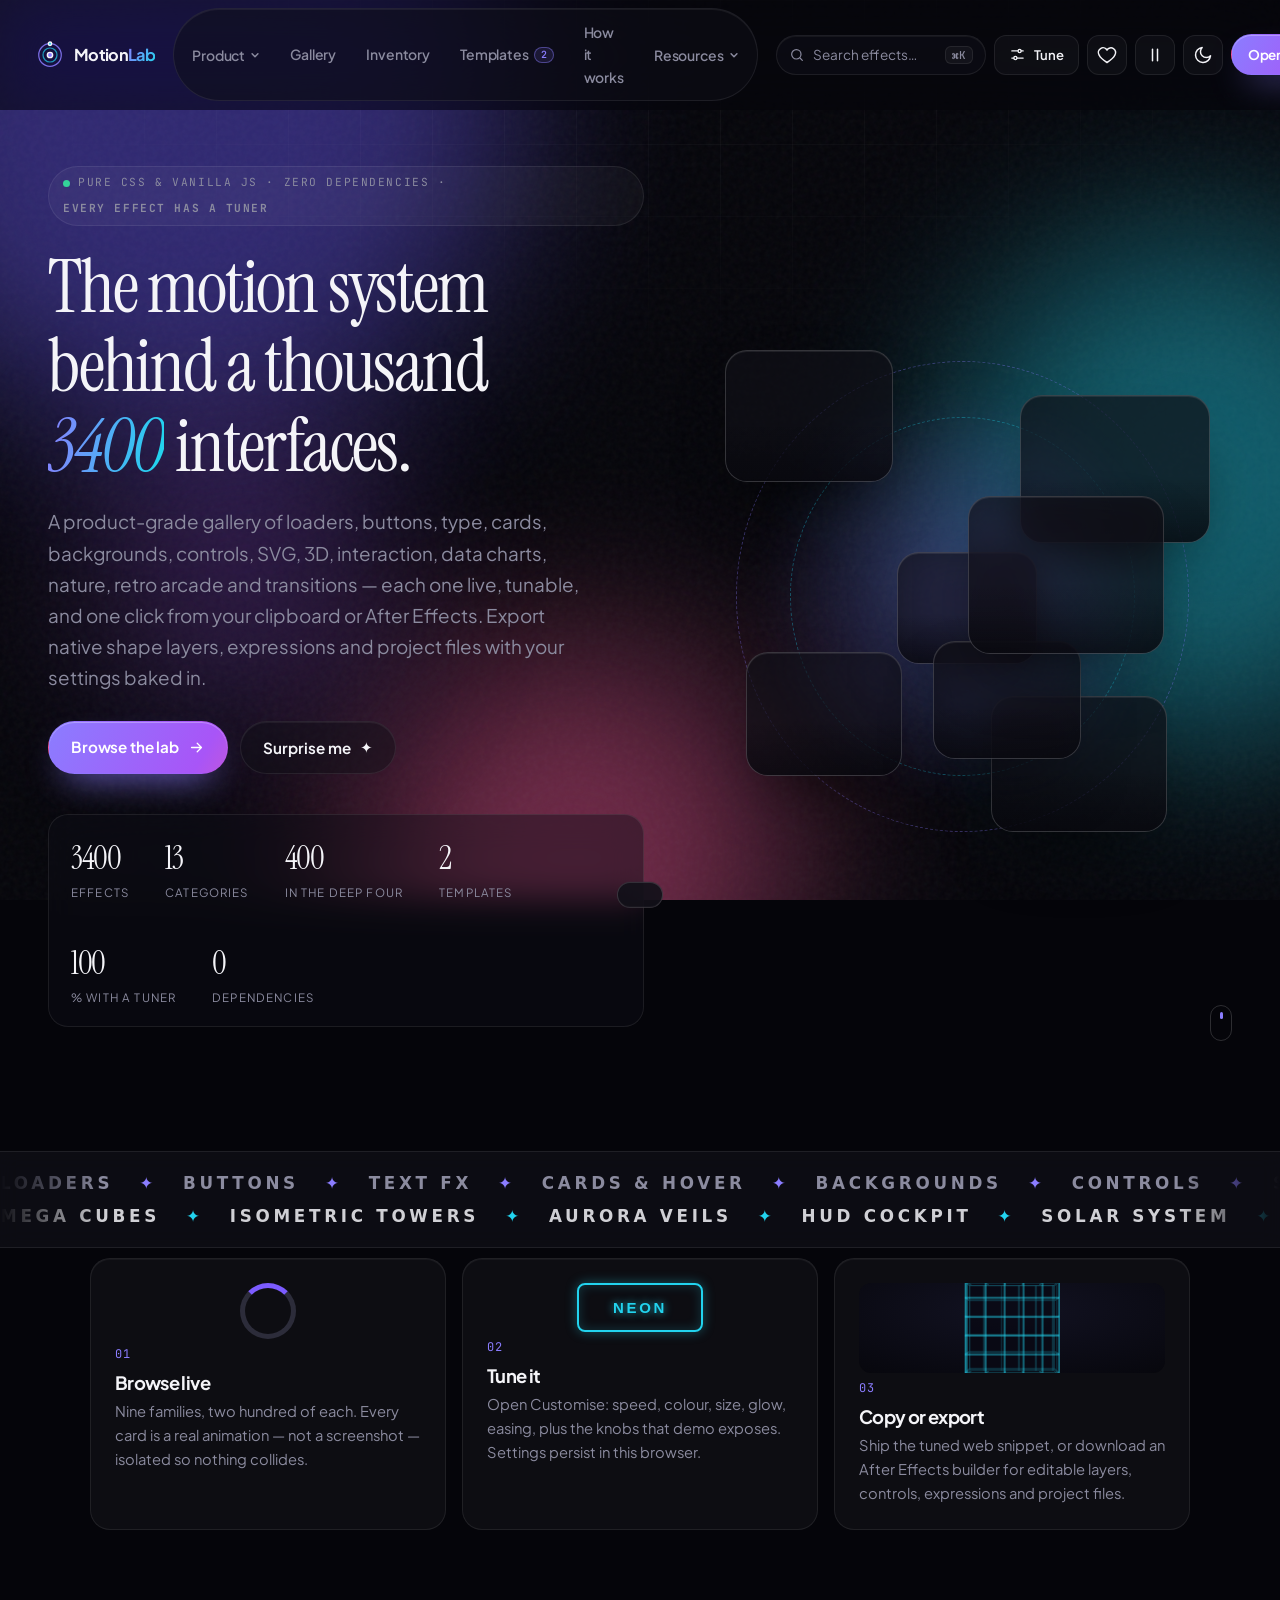
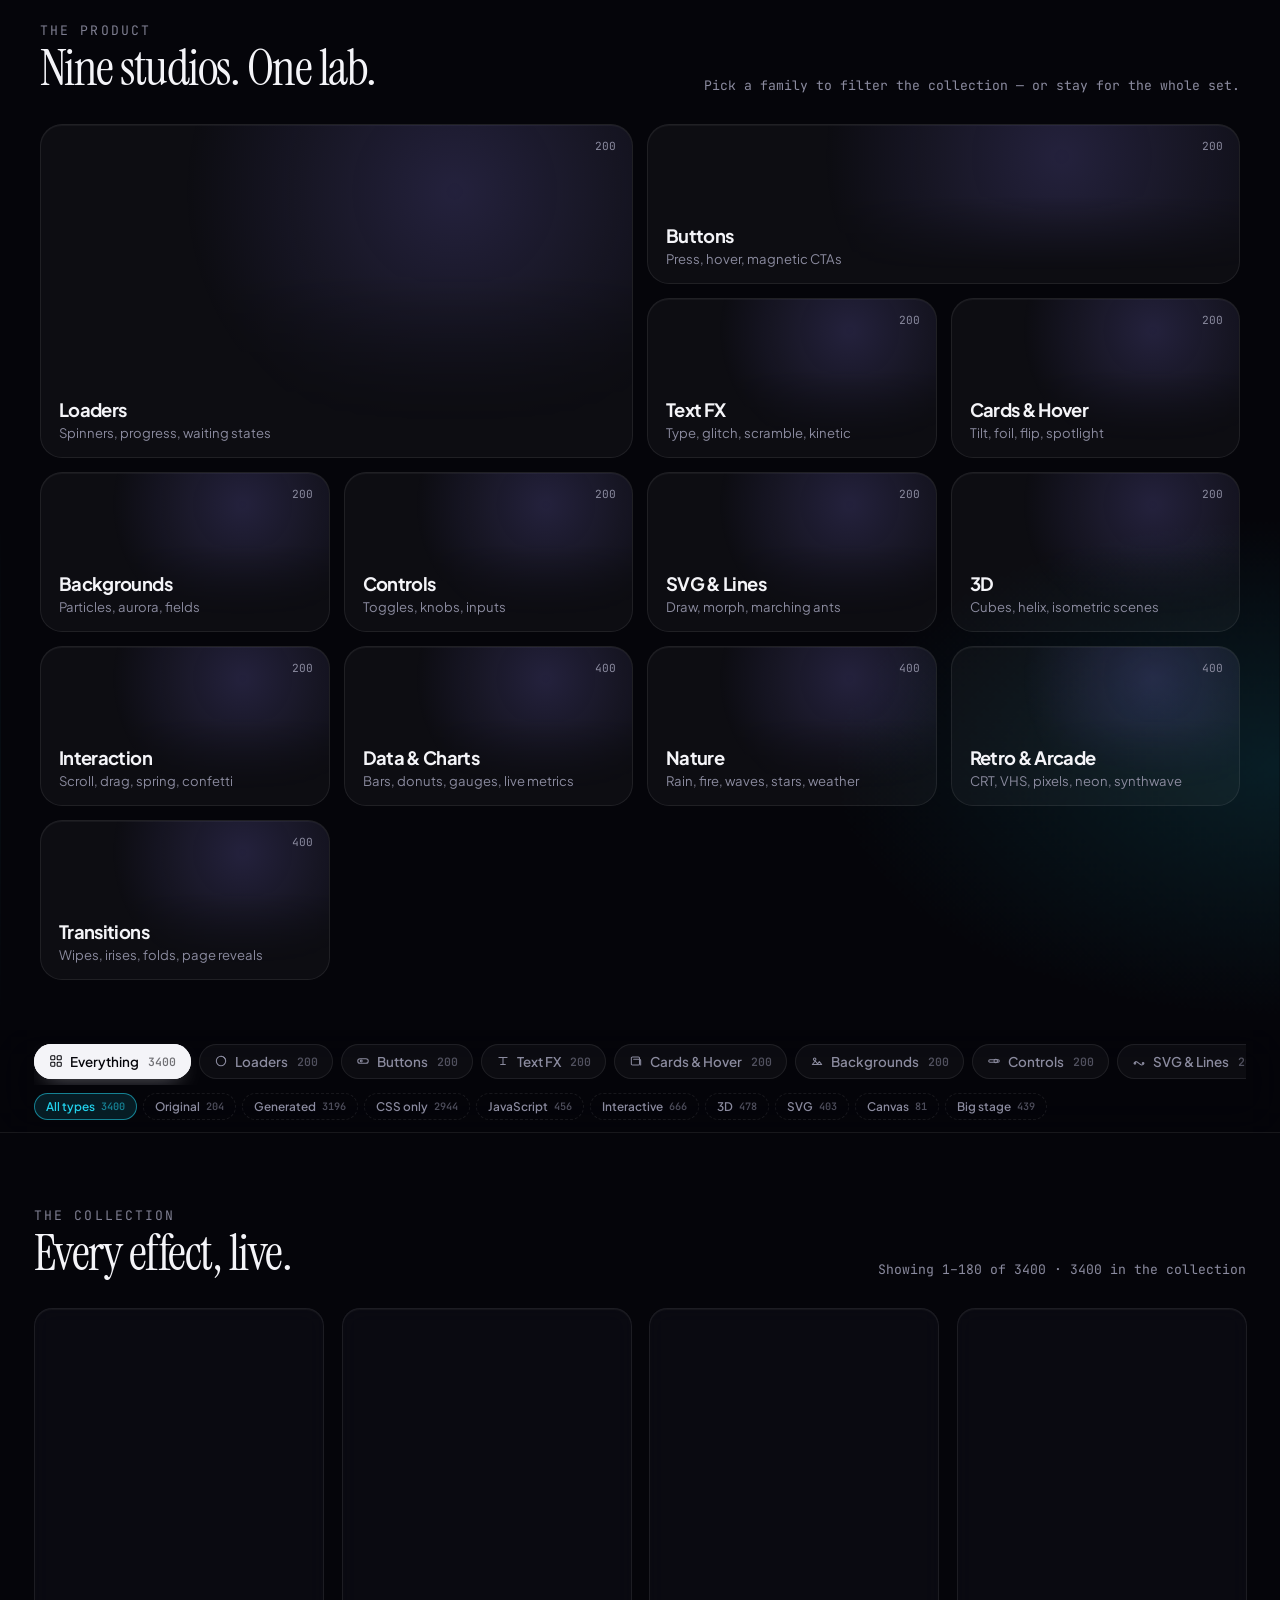
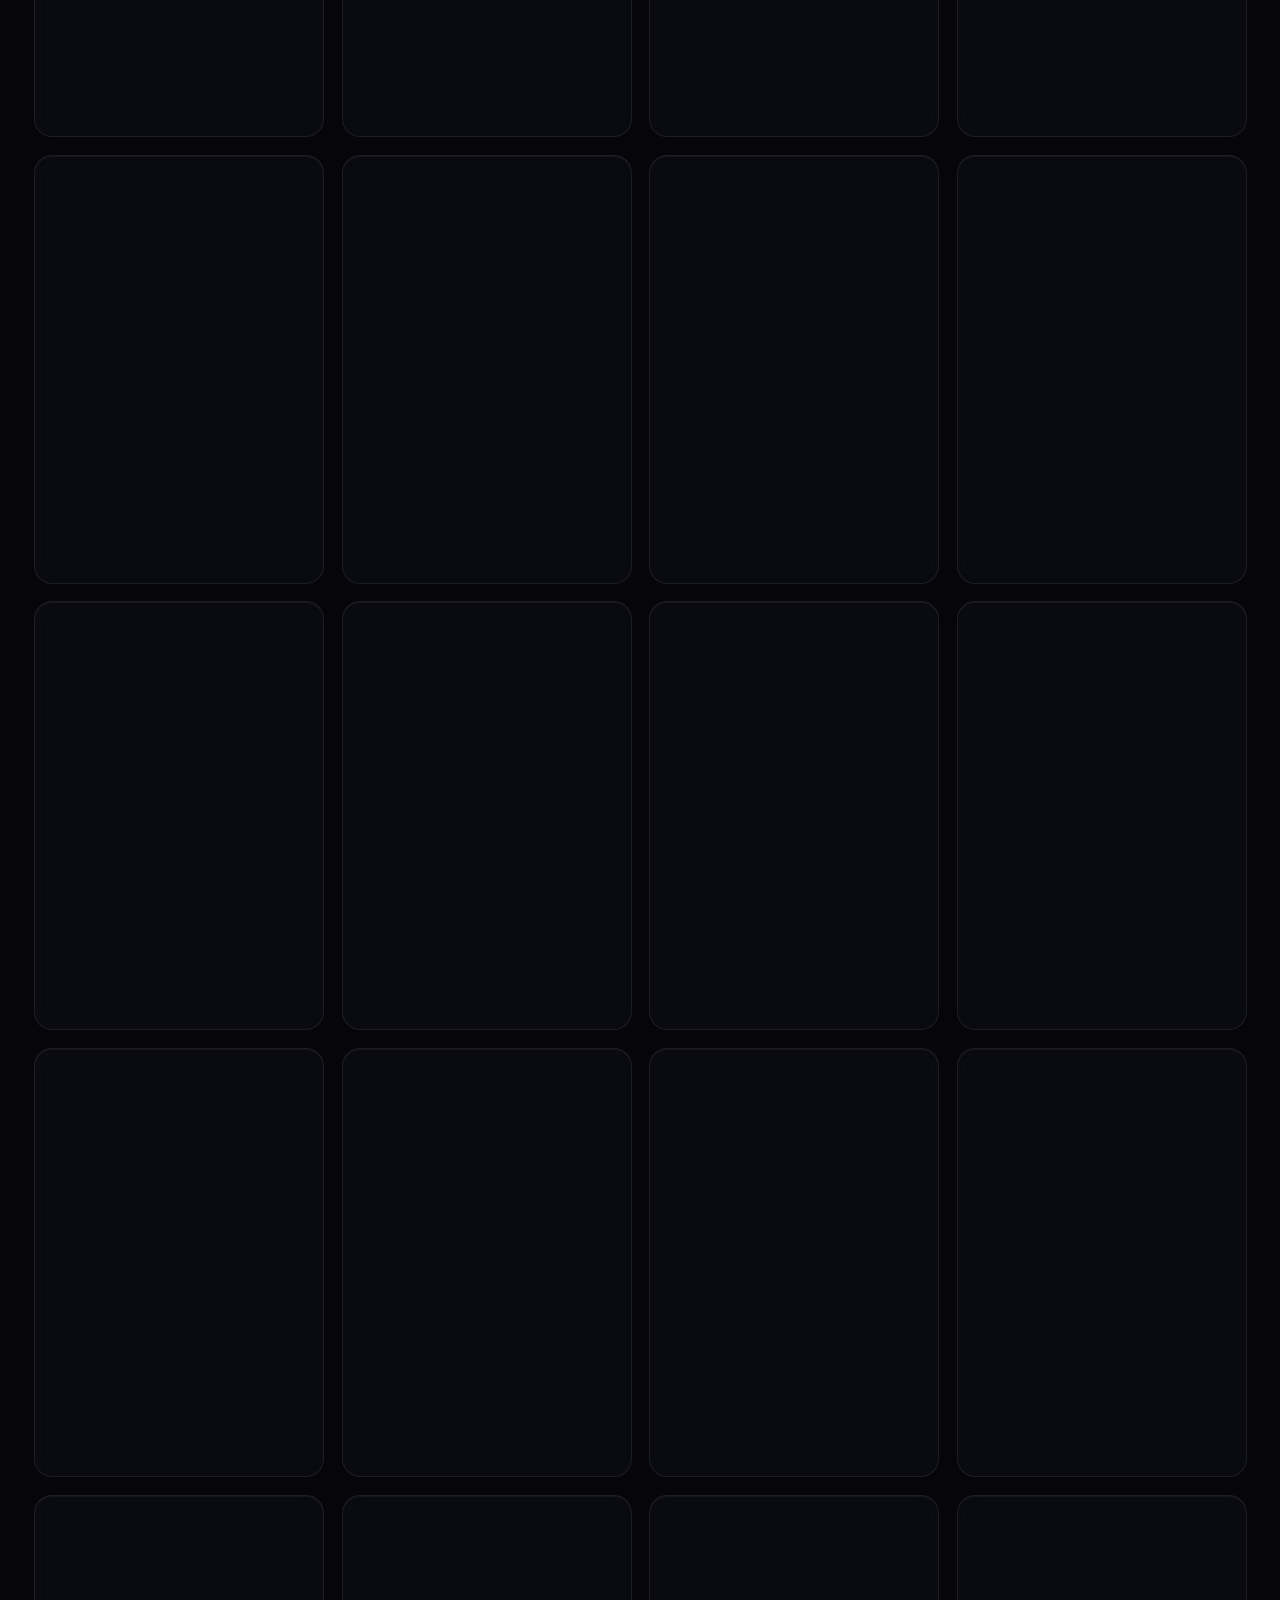
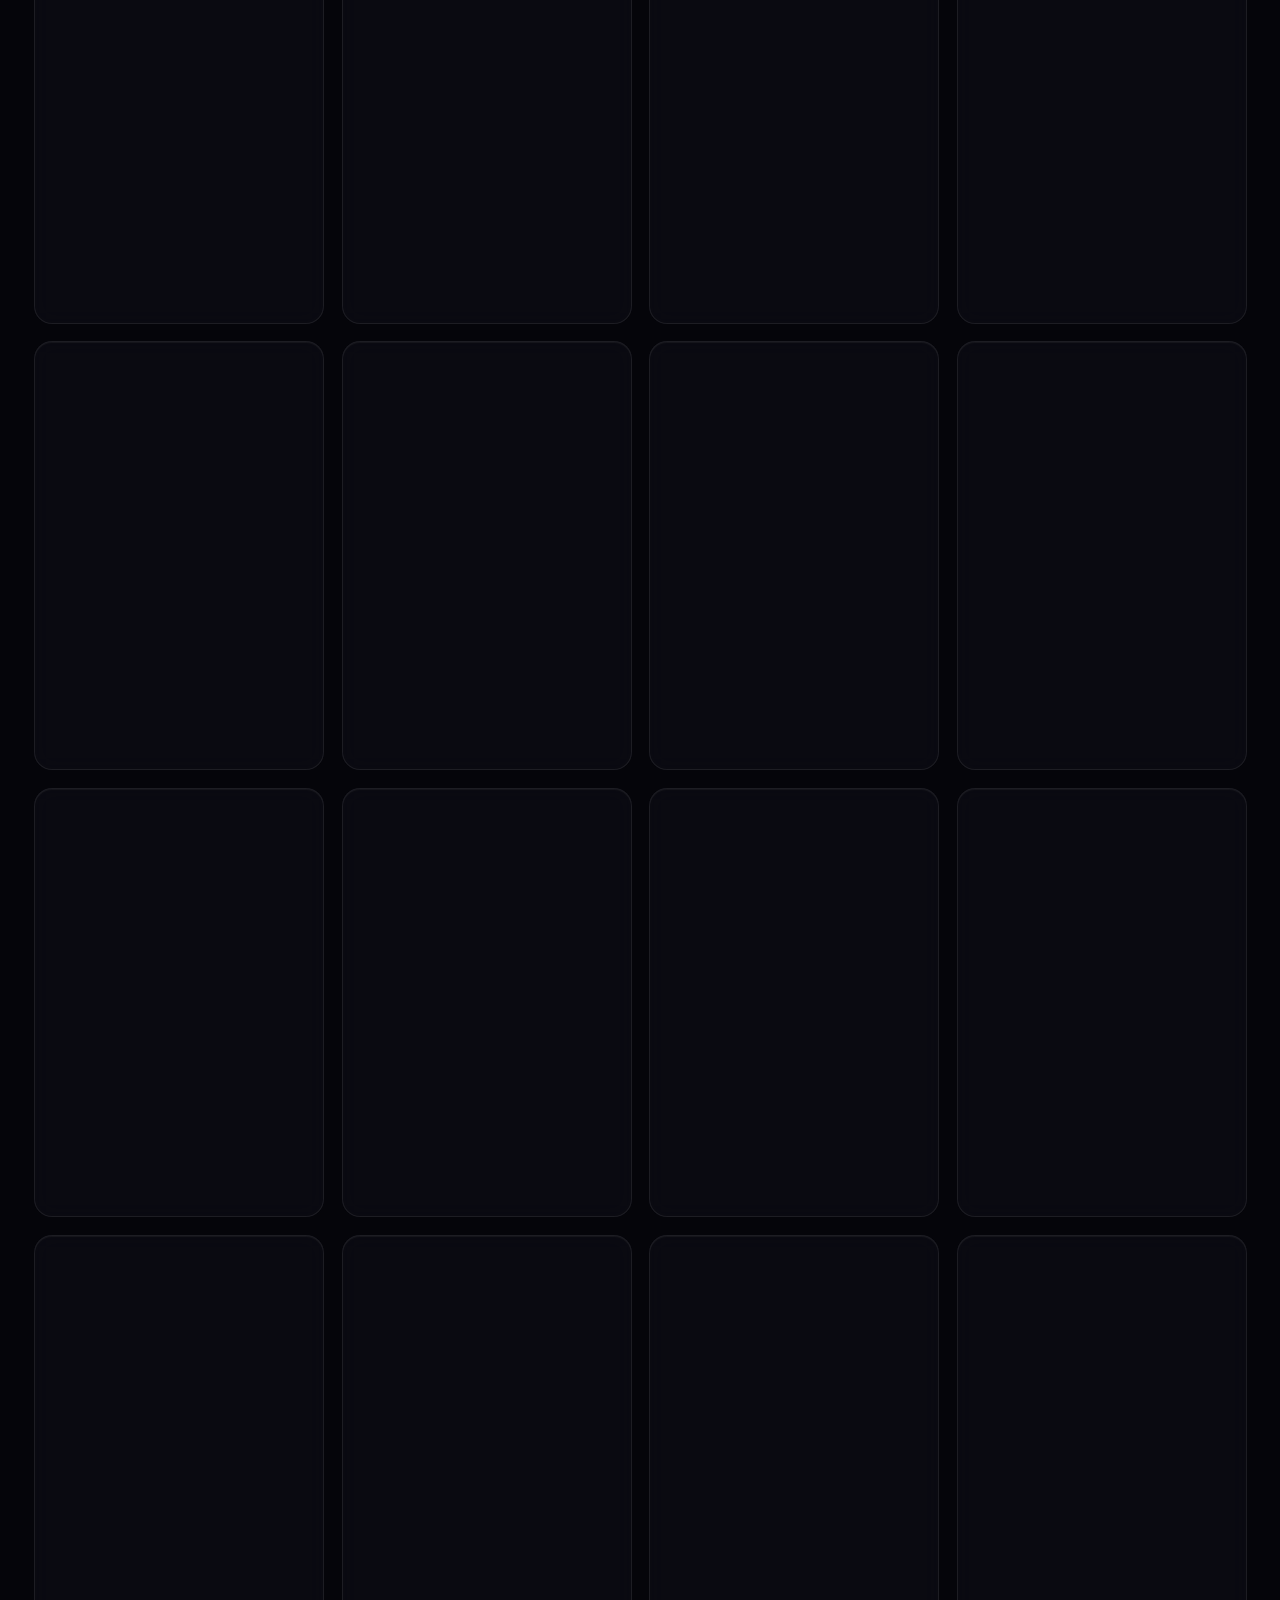
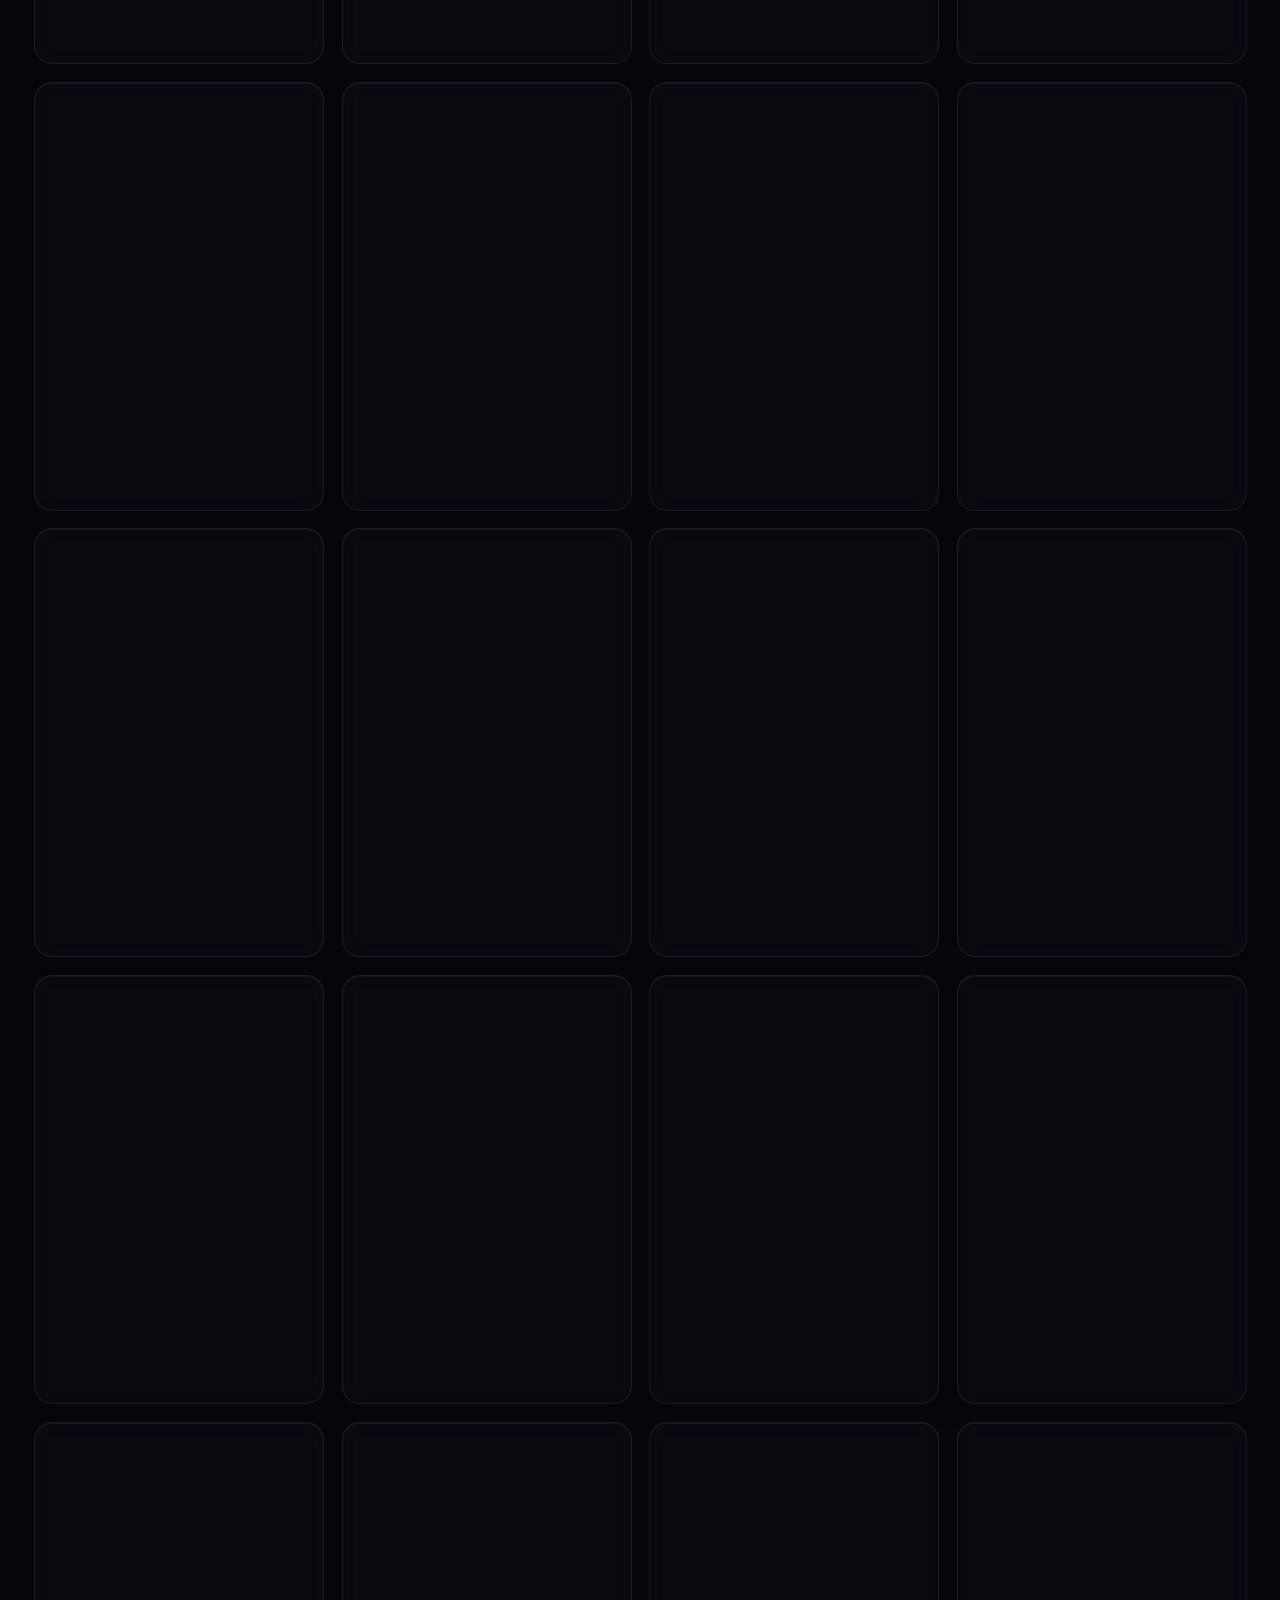
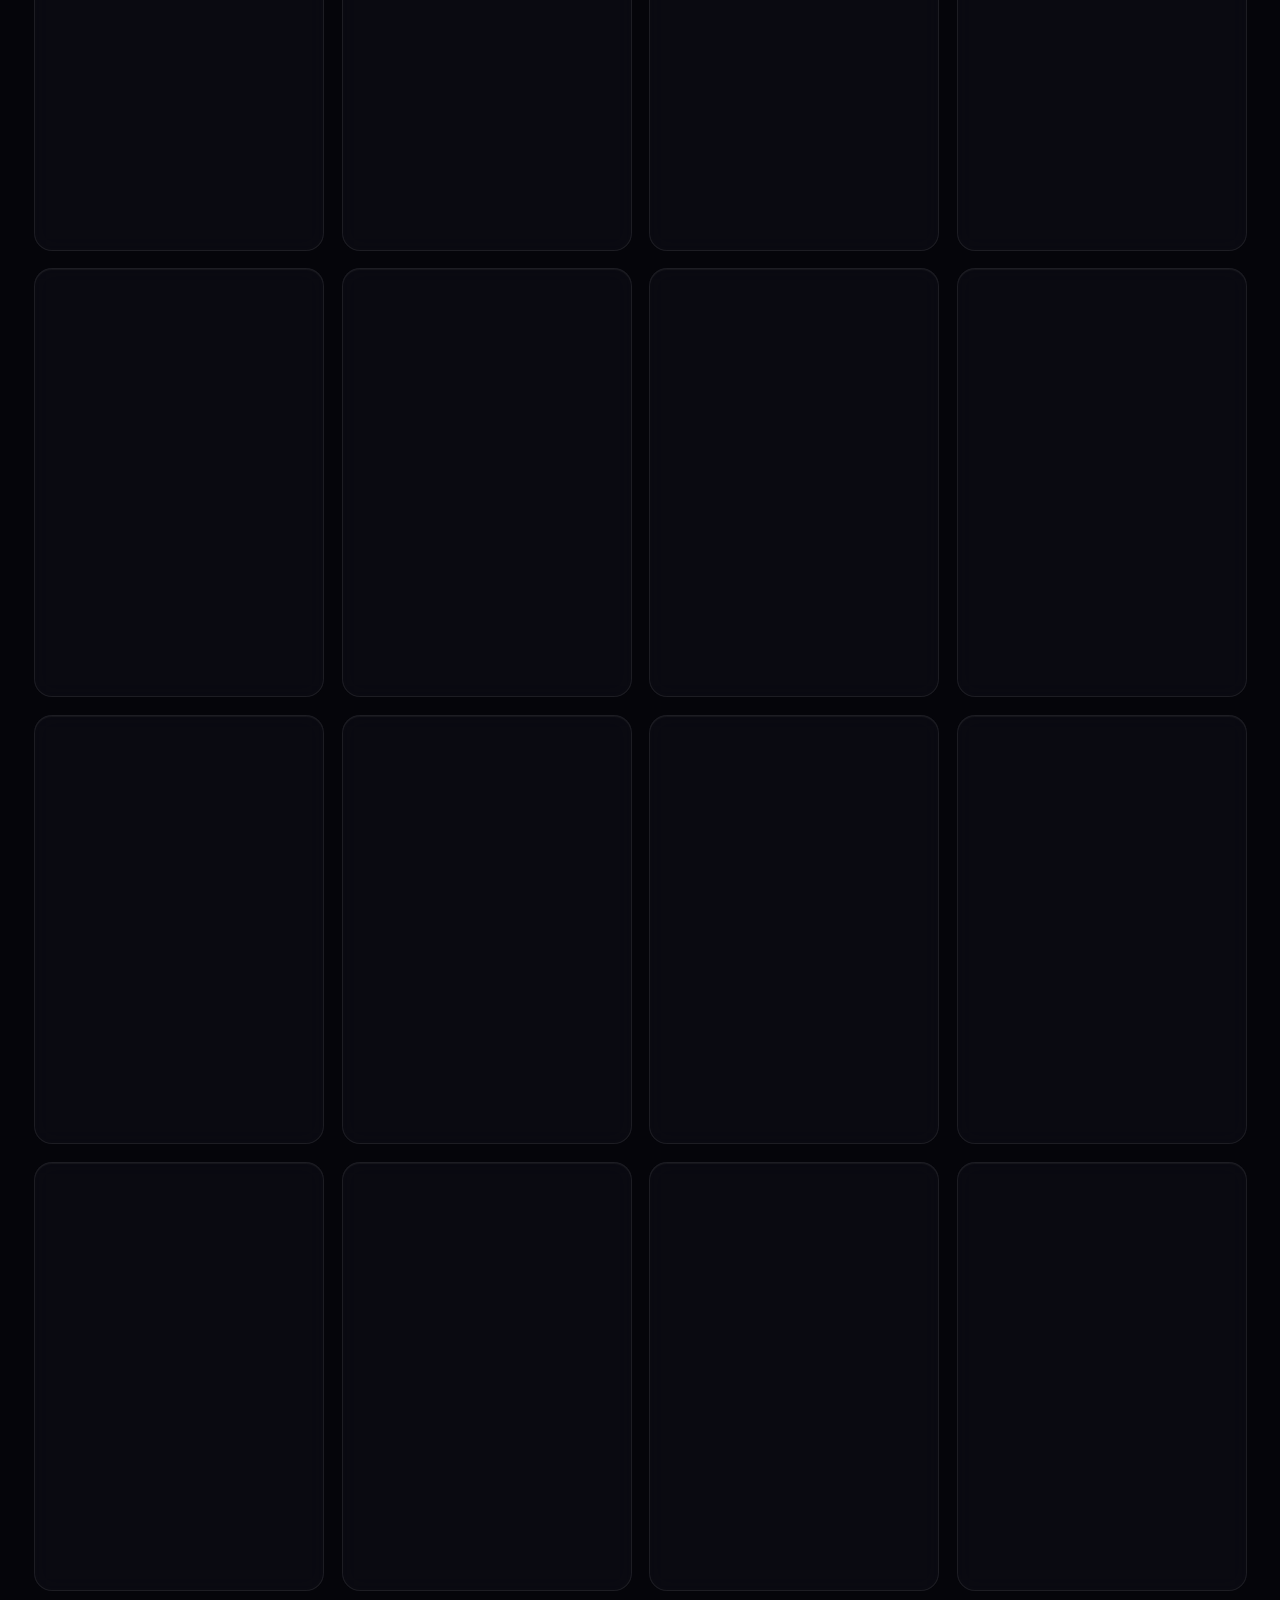
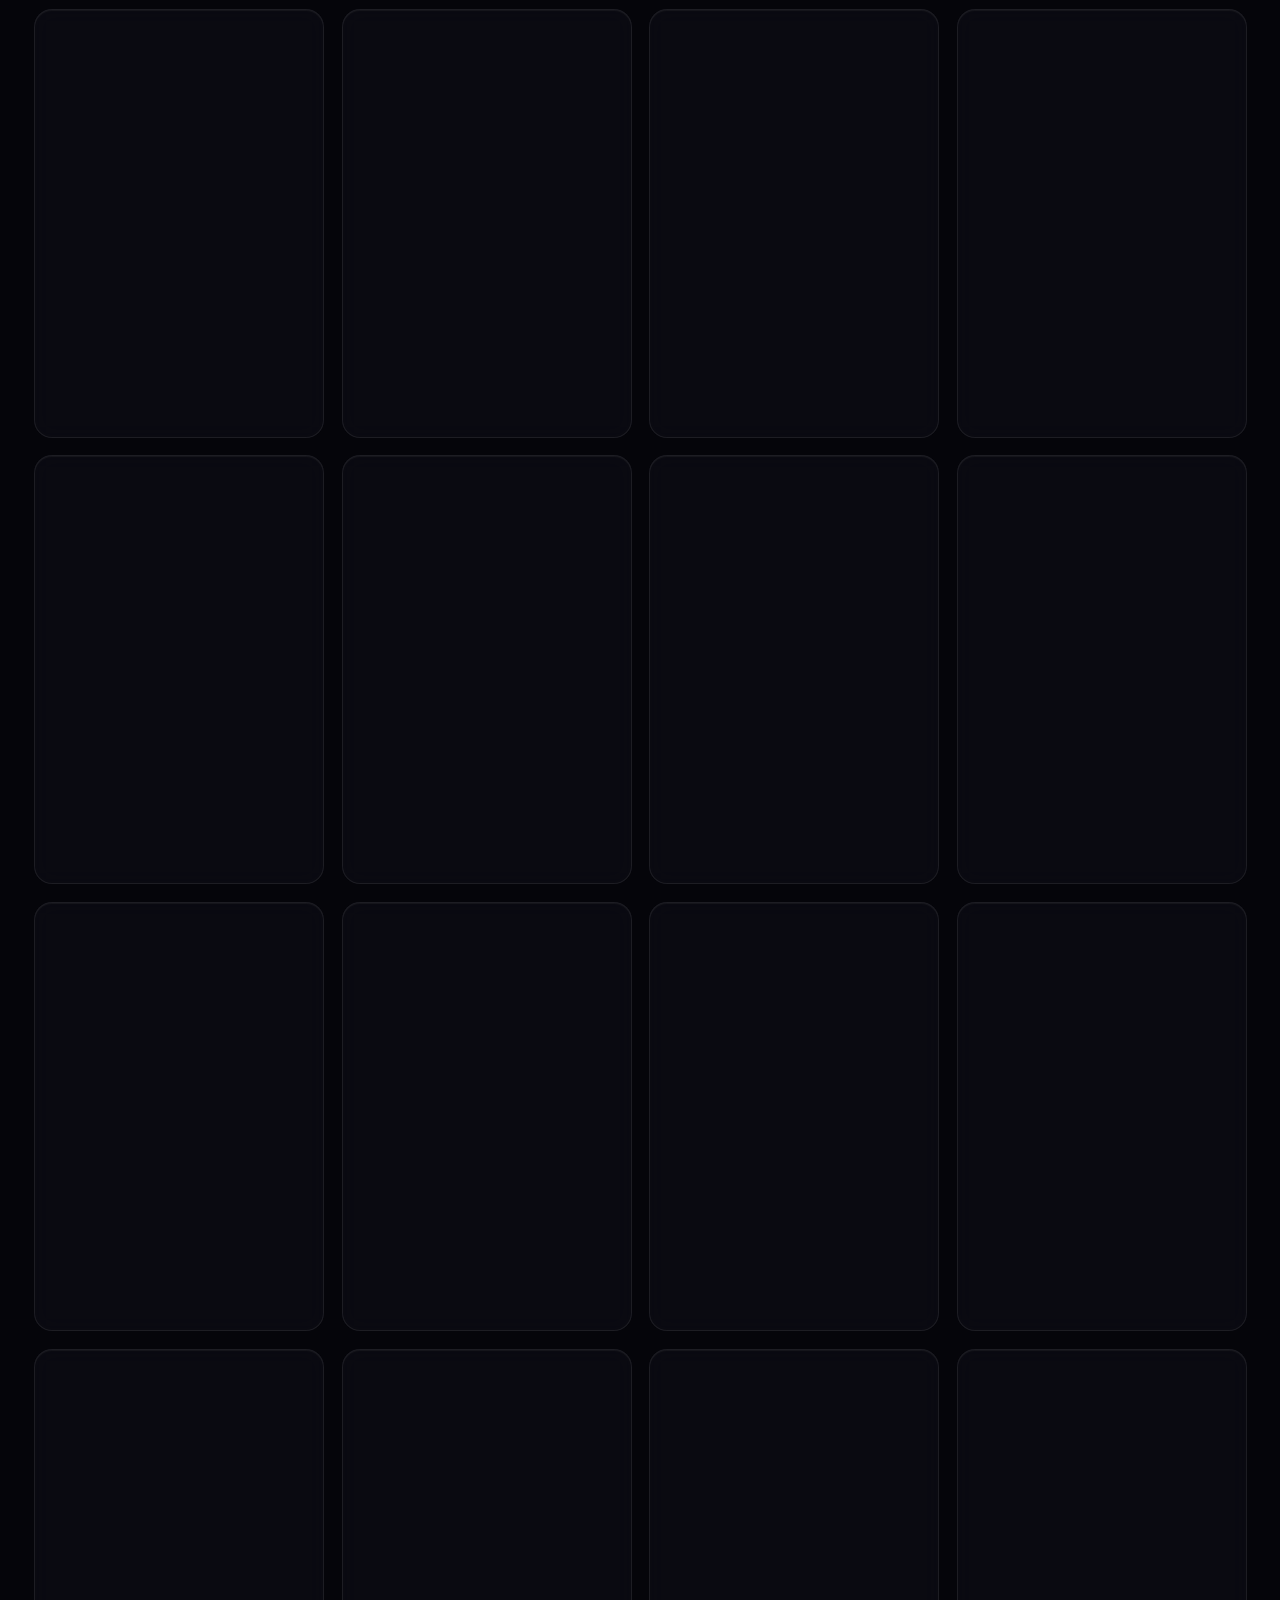
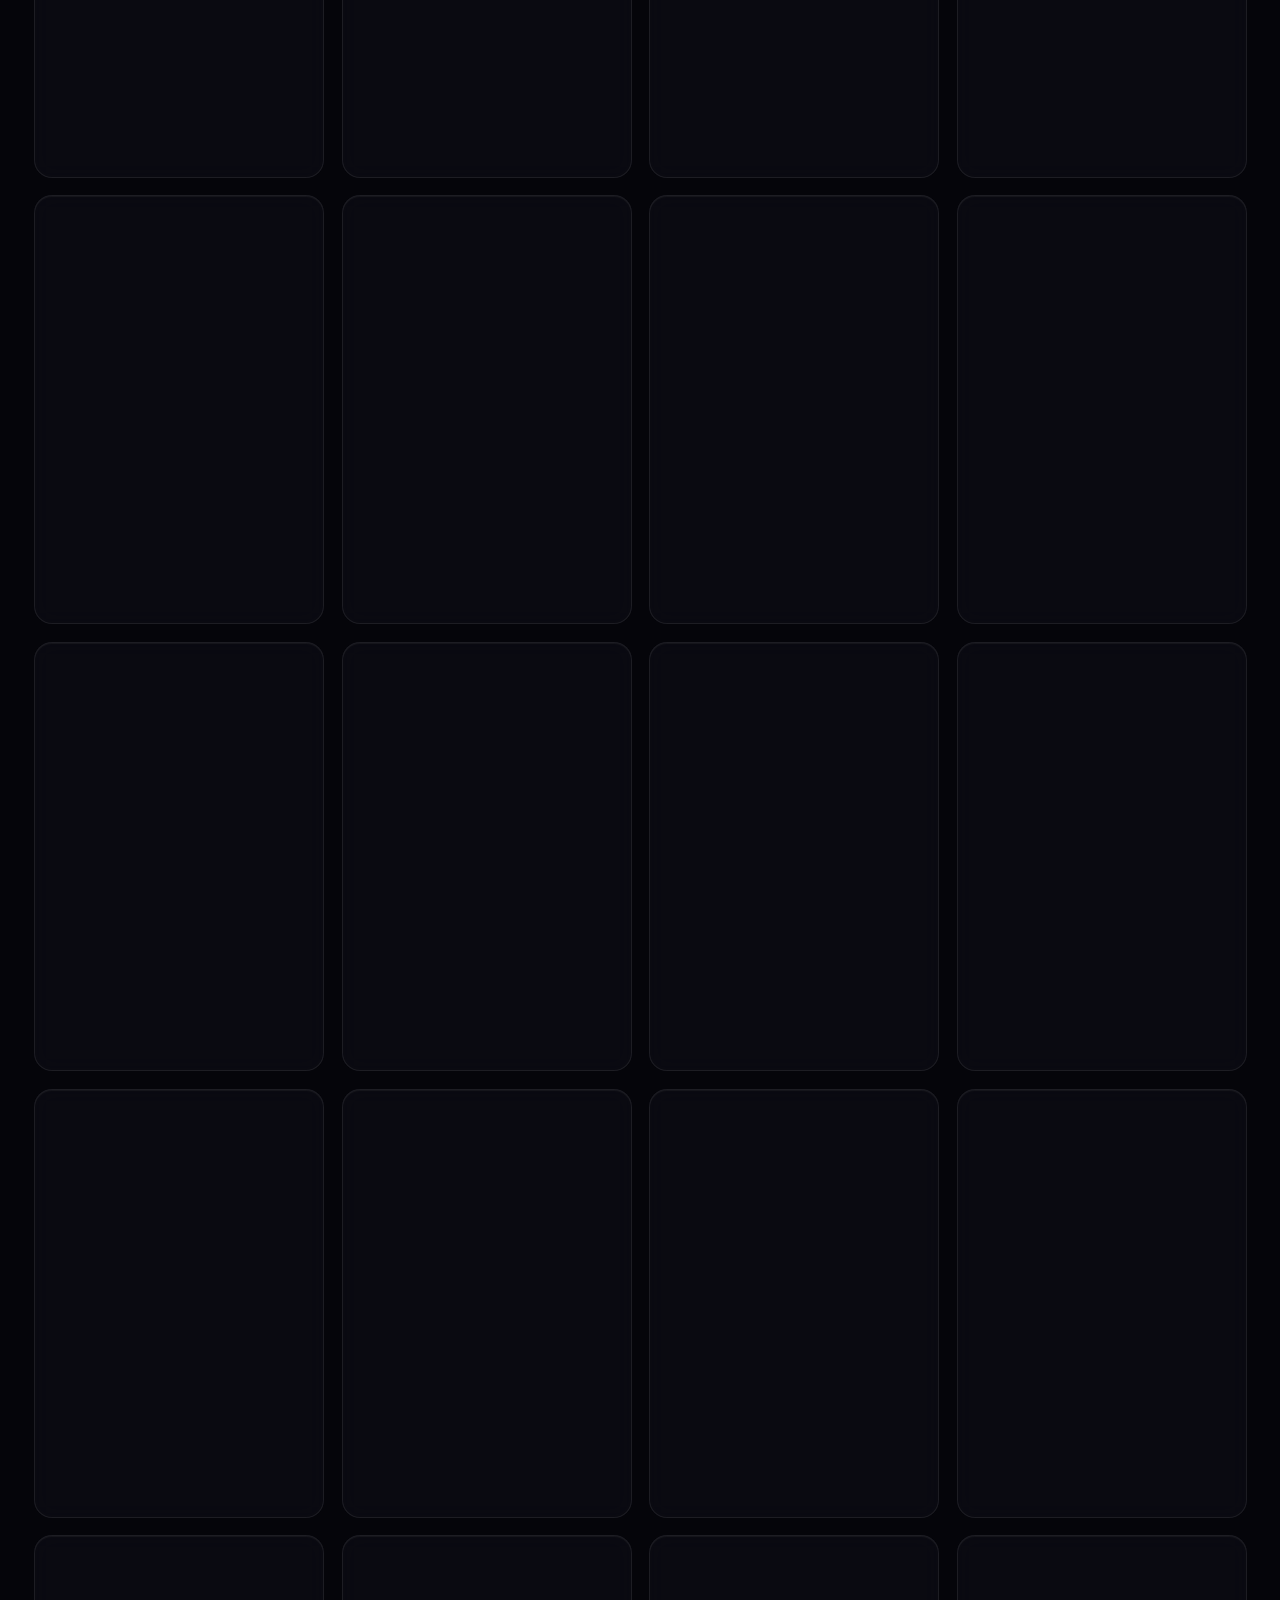
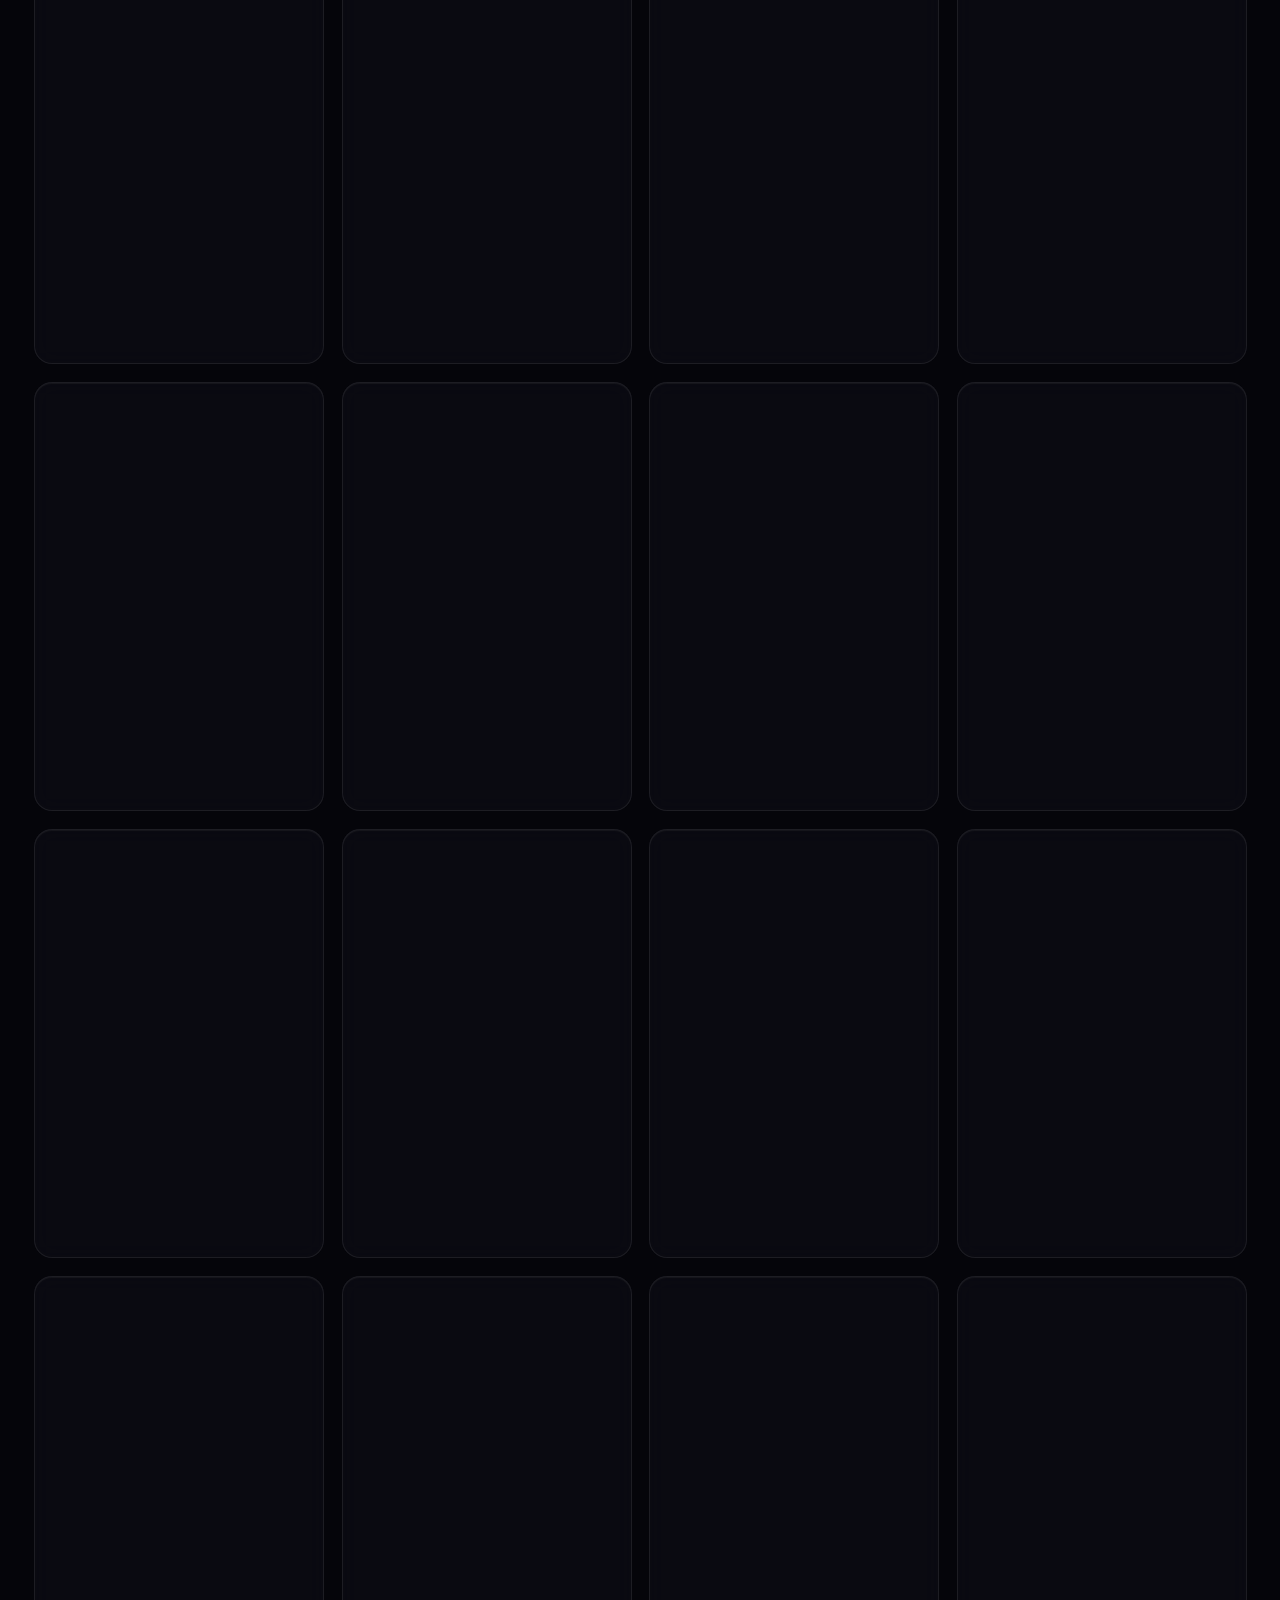
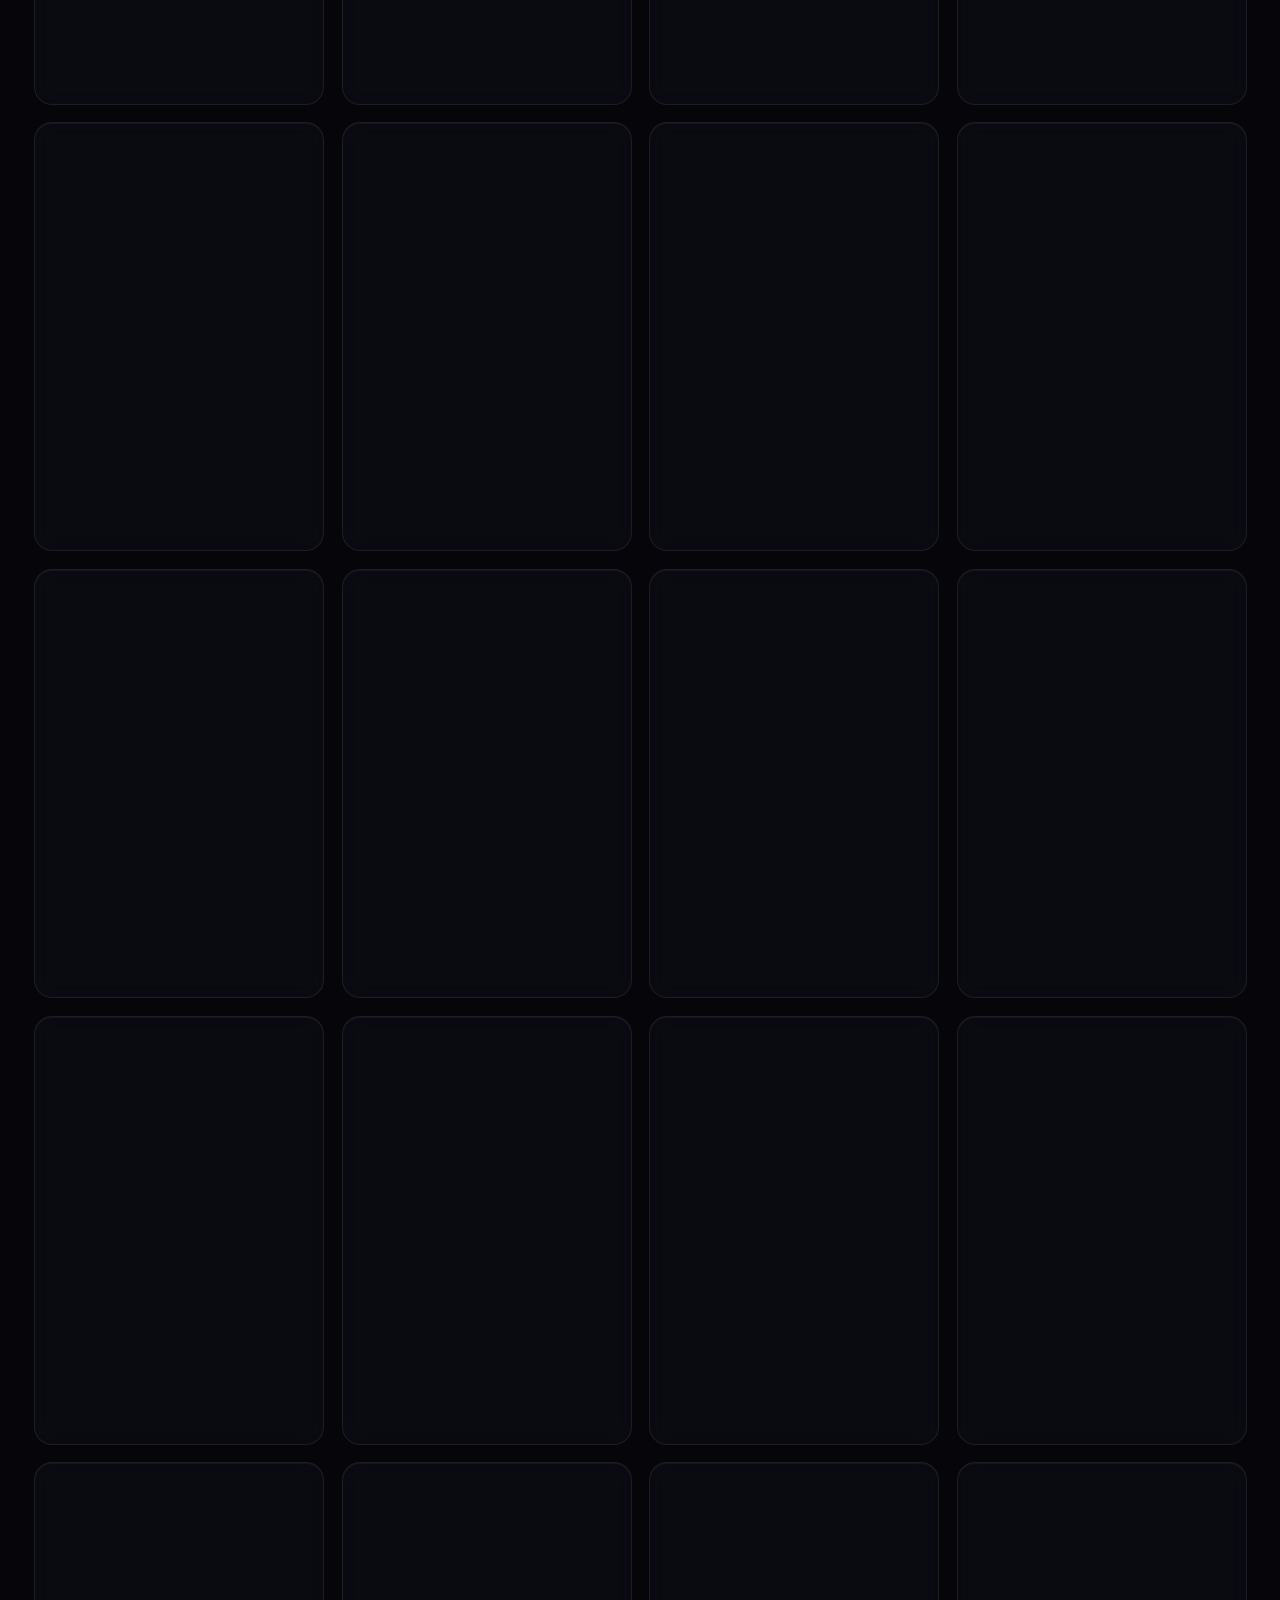
==== index.html @ 85857c99 "Add 4 categories (Data, Nature, Retro, Transitions) with 400 animations each — 3,400 total Co-author" ====
<!DOCTYPE html>
<html lang="en" data-theme="dark">
<head>
<meta charset="UTF-8" />
<meta name="viewport" content="width=device-width, initial-scale=1.0, viewport-fit=cover" />
<title>Motion Lab — 3,400 Web Animations, every one customisable</title>
<meta name="description" content="An open gallery of 3,400 CSS and JavaScript animations across 13 categories. Retune every effect, copy the web code, share a deep link, or generate an After Effects JSX builder that recreates its motion with native editable layers." />
<meta name="theme-color" id="themeColorMeta" content="#05050a" />
<script>
/* Apply the saved theme — and the matching mobile browser chrome colour —
   before the first paint, so a phone never flashes dark under a light UI. */
(function () {
  try {
    if (localStorage.getItem('ml-theme') === 'light') {
      document.documentElement.dataset.theme = 'light';
      document.getElementById('themeColorMeta').setAttribute('content', '#f5f5f8');
    }
  } catch (e) {}
})();
</script>
<meta name="robots" content="index,follow" />
<link rel="canonical" href="https://ayushghbk-afk.github.io/A-web-for-animation-/" />
<meta property="og:title" content="Motion Lab — 3,400 customisable Web Animations" />
<meta property="og:description" content="200 animations in each of 13 categories, a tuner on every one, full-page starter templates, and a native After Effects builder for every effect." />
<meta property="og:type" content="website" />
<meta property="og:url" content="https://ayushghbk-afk.github.io/A-web-for-animation-/" />
<script type="application/ld+json">
{"@context":"https://schema.org","@type":"CollectionPage","name":"Motion Lab","url":"https://ayushghbk-afk.github.io/A-web-for-animation-/","description":"A static gallery of 3,400 CSS and JavaScript animations across thirteen categories, each with a live tuner and an After Effects builder.","isPartOf":{"@type":"WebSite","name":"Motion Lab","url":"https://ayushghbk-afk.github.io/A-web-for-animation-/"},"numberOfItems":3400,"about":["CSS animation","JavaScript animation","UI motion","After Effects"]}
</script>
<link rel="icon" href="data:image/svg+xml,<svg xmlns='http://www.w3.org/2000/svg' viewBox='0 0 32 32'><rect width='32' height='32' rx='8' fill='%2305050a'/><circle cx='16' cy='16' r='10' fill='none' stroke='%238b7dff' stroke-width='2'/><circle cx='16' cy='6' r='2.4' fill='%2322d3ee'/><circle cx='16' cy='16' r='3.2' fill='%238b7dff'/></svg>" />
<link rel="preconnect" href="https://fonts.googleapis.com" />
<link rel="preconnect" href="https://fonts.gstatic.com" crossorigin />
<link href="https://fonts.googleapis.com/css2?family=Plus+Jakarta+Sans:ital,wght@0,400;0,500;0,600;0,700;0,800;1,500&family=Instrument+Serif:ital@0;1&family=JetBrains+Mono:wght@400;500;600&display=swap" rel="stylesheet" />
<link rel="stylesheet" href="./css/site.css" />
</head>
<body>

<a class="skip-link" href="#gallery">Skip to the collection</a>
<div class="scroll-progress" id="scrollProgress"></div>
<div class="pointer-glow" id="pointerGlow" aria-hidden="true"></div>

<div class="bg-orbs" aria-hidden="true">
  <span class="orb orb-1"></span>
  <span class="orb orb-2"></span>
  <span class="orb orb-3"></span>
  <span class="orb orb-4"></span>
  <span class="grid-overlay"></span>
  <span class="noise-overlay"></span>
</div>

<header class="site-header" id="siteHeader">
  <a class="brand" href="#top">
    <span class="brand-mark" aria-hidden="true">
      <svg viewBox="0 0 36 36" fill="none">
        <circle class="bm-ring" cx="18" cy="18" r="14.5" />
        <circle class="bm-ring bm-2" cx="18" cy="18" r="9" />
        <circle class="bm-core" cx="18" cy="18" r="3.4" />
        <circle class="bm-dot" cx="18" cy="3.5" r="2.2" />
      </svg>
    </span>
    <span class="brand-text">Motion<b>Lab</b></span>
  </a>

  <nav class="primary-nav" id="primaryNav" aria-label="Primary">
    <span class="nav-ink" id="navInk" aria-hidden="true"></span>
    <button class="nav-link has-menu" id="navProduct" type="button" aria-expanded="false" aria-controls="megaProduct" data-menu="product">
      Product
      <svg class="chev" viewBox="0 0 12 12" aria-hidden="true"><path d="M2.5 4.5 6 8l3.5-3.5"/></svg>
    </button>
    <a class="nav-link" href="#gallery" data-nav>Gallery</a>
    <a class="nav-link" href="#inventory" data-nav>Inventory</a>
    <a class="nav-link" href="#templates" data-nav>Templates <span class="nav-pill" id="navTplPill">2</span></a>
    <a class="nav-link" href="#how" data-nav>How it works</a>
    <button class="nav-link has-menu" id="navResources" type="button" aria-expanded="false" aria-controls="megaResources" data-menu="resources">
      Resources
      <svg class="chev" viewBox="0 0 12 12" aria-hidden="true"><path d="M2.5 4.5 6 8l3.5-3.5"/></svg>
    </button>
  </nav>

  <div class="header-tools" id="headerTools">
    <button class="search-trigger" id="searchTrigger" type="button" title="Search (⌘K)">
      <svg viewBox="0 0 24 24" aria-hidden="true"><circle cx="11" cy="11" r="7"/><path d="M20 20l-3.5-3.5"/></svg>
      <span>Search effects…</span>
      <kbd class="slash-hint">⌘K</kbd>
    </button>
    <button class="icon-btn wide" id="tuneAll" title="Customise this effect — or the whole collection">
      <svg viewBox="0 0 24 24" aria-hidden="true"><path d="M4 7h9M17 7h3M4 17h3M11 17h9"/><circle cx="15" cy="7" r="2.2"/><circle cx="9" cy="17" r="2.2"/></svg>
      <span>Tune</span>
    </button>
    <button class="icon-btn" id="favFilter" title="Show favourites only" aria-pressed="false" data-label="Favourites">
      <svg viewBox="0 0 24 24" aria-hidden="true"><path d="M12 21s-7.5-4.7-9.5-9A5.3 5.3 0 0 1 12 6a5.3 5.3 0 0 1 9.5 6c-2 4.3-9.5 9-9.5 9z"/></svg>
    </button>
    <button class="icon-btn" id="motionToggle" title="Pause / play all animations" aria-pressed="false" data-label="Pause motion">
      <svg viewBox="0 0 24 24" aria-hidden="true" class="i-pause"><path d="M9 5v14M15 5v14"/></svg>
      <svg viewBox="0 0 24 24" aria-hidden="true" class="i-play"><path d="M7 4l13 8-13 8z"/></svg>
    </button>
    <button class="icon-btn" id="themeToggle" title="Toggle light / dark" data-label="Theme">
      <svg viewBox="0 0 24 24" aria-hidden="true" class="i-moon"><path d="M21 13A9 9 0 1 1 11 3a7 7 0 0 0 10 10z"/></svg>
      <svg viewBox="0 0 24 24" aria-hidden="true" class="i-sun"><circle cx="12" cy="12" r="4"/><path d="M12 2v3M12 19v3M2 12h3M19 12h3M4.9 4.9l2.1 2.1M17 17l2.1 2.1M19.1 4.9L17 7M7 17l-2.1 2.1"/></svg>
    </button>
    <a class="btn-primary sm header-cta" href="#gallery">Open the lab</a>
    <button class="menu-toggle" id="menuToggle" type="button" aria-label="Open menu" aria-expanded="false" aria-controls="mobileNav">
      <span></span><span></span><span></span>
    </button>
  </div>
</header>

<!-- Product mega menu -->
<div class="mega" id="megaProduct" hidden>
  <div class="mega-panel" role="menu" aria-label="Product">
    <div class="mega-grid" id="megaGrid"></div>
    <footer class="mega-foot">
      <p>Nine families. Two hundred of each. Every demo is live, isolated, and copy-ready.</p>
      <a href="#gallery" class="mega-cta">Browse the full collection <svg viewBox="0 0 24 24" aria-hidden="true"><path d="M5 12h14M13 6l6 6-6 6"/></svg></a>
    </footer>
  </div>
</div>

<!-- Resources mega menu -->
<div class="mega mega-sm" id="megaResources" hidden>
  <div class="mega-panel" role="menu" aria-label="Resources">
    <div class="mega-list">
      <a href="#inventory" class="mega-row">
        <span class="mega-ico" aria-hidden="true">01</span>
        <span><b>Inventory</b><small>Every animation and UI element on this site, mapped.</small></span>
      </a>
      <a href="#how" class="mega-row">
        <span class="mega-ico" aria-hidden="true">02</span>
        <span><b>How it works</b><small>Shadow DOM, lazy mounting, zero build step.</small></span>
      </a>
      <a href="#gallery" class="mega-row" data-open-tune>
        <span class="mega-ico" aria-hidden="true">03</span>
        <span><b>Customise anything</b><small>Speed, colour, glow — then copy the snippet.</small></span>
      </a>
      <a href="#templates" class="mega-row">
        <span class="mega-ico" aria-hidden="true">04</span>
        <span><b>Starter templates</b><small>Two full-page scenes: a 3D galaxy and a neon particle heart.</small></span>
      </a>
      <a href="#after-effects" class="mega-row">
        <span class="mega-ico ae-menu-mark" aria-hidden="true">Ae</span>
        <span><b>After Effects export</b><small>A JSX builder — After Effects itself writes .aep / .aepx / .mogrt.</small></span>
      </a>
      <a href="./catalog.html" class="mega-row">
        <span class="mega-ico" aria-hidden="true">Aa</span>
        <span><b>Text catalog</b><small>All 3,400 effects, readable with JavaScript off.</small></span>
      </a>
      <button type="button" class="mega-row" id="openShortcuts">
        <span class="mega-ico" aria-hidden="true">⌘</span>
        <span><b>Keyboard shortcuts</b><small>⌘K search · / focus · Esc close.</small></span>
      </button>
      <a class="mega-row" href="https://github.com/ayushghbk-afk/A-web-for-animation-" target="_blank" rel="noopener">
        <span class="mega-ico gh" aria-hidden="true">
          <svg viewBox="0 0 24 24" fill="currentColor" stroke="none"><path d="M12 .5A11.5 11.5 0 0 0 .5 12a11.5 11.5 0 0 0 7.9 10.9c.6.1.8-.2.8-.6v-2c-3.2.7-3.9-1.5-3.9-1.5-.6-1.3-1.4-1.7-1.4-1.7-1.1-.7.1-.7.1-.7 1.2.1 1.8 1.2 1.8 1.2 1 1.8 2.8 1.3 3.5 1 .1-.8.4-1.3.8-1.6-2.6-.3-5.3-1.3-5.3-5.7 0-1.3.5-2.3 1.2-3.1-.1-.3-.5-1.5.1-3.1 0 0 1-.3 3.3 1.2a11.4 11.4 0 0 1 6 0C17.7 4.8 18.7 5 18.7 5c.6 1.6.2 2.8.1 3.1.8.8 1.2 1.8 1.2 3.1 0 4.4-2.7 5.4-5.3 5.7.4.4.8 1.1.8 2.2v3.3c0 .4.2.7.8.6A11.5 11.5 0 0 0 23.5 12 11.5 11.5 0 0 0 12 .5z"/></svg>
        </span>
        <span><b>Source on GitHub</b><small>MIT licensed. Fork it, ship it.</small></span>
      </a>
    </div>
  </div>
</div>

<!-- Mobile navigation -->
<div class="mobile-nav" id="mobileNav" hidden>
  <div class="mobile-nav-backdrop" data-close-menu></div>
  <section class="mobile-nav-panel" role="dialog" aria-modal="true" aria-label="Menu">
    <header class="mobile-nav-head">
      <span class="brand-text">Motion<b>Lab</b></span>
      <button class="icon-btn" type="button" data-close-menu title="Close menu">
        <svg viewBox="0 0 24 24" aria-hidden="true"><path d="M6 6l12 12M18 6L6 18"/></svg>
      </button>
    </header>
    <div class="mobile-nav-body">
      <button class="mobile-search" type="button" id="mobileSearch" title="Search all 3,400 effects">
        <svg viewBox="0 0 24 24" aria-hidden="true"><circle cx="11" cy="11" r="7"/><path d="M20 20l-3.5-3.5"/></svg>
        <span>Search 3,400 effects…</span>
      </button>
      <p class="mobile-kicker">Product</p>
      <div class="mobile-cats" id="mobileCats"></div>
      <p class="mobile-kicker">Navigate</p>
      <a href="#gallery" class="mobile-link" data-close-menu>Gallery</a>
      <a href="#inventory" class="mobile-link" data-close-menu>Inventory</a>
      <a href="#after-effects" class="mobile-link" data-close-menu>After Effects export</a>
      <a href="#templates" class="mobile-link" data-close-menu>Templates</a>
      <a href="./catalog.html" class="mobile-link">Text catalog</a>
      <a href="#how" class="mobile-link" data-close-menu>How it works</a>
      <a href="https://github.com/ayushghbk-afk/A-web-for-animation-" target="_blank" rel="noopener" class="mobile-link">GitHub</a>
      <div class="mobile-device-box" id="mobileDeviceBox">
        <p class="mobile-kicker">This device</p>
        <div class="mobile-prefs" id="mobilePrefs"></div>
      </div>
    </div>
    <footer class="mobile-nav-foot">
      <a href="#gallery" class="btn-primary" data-close-menu>Open the lab</a>
    </footer>
  </section>
</div>

<!-- Command palette -->
<div class="cmdk" id="cmdk" hidden>
  <div class="cmdk-backdrop" data-close-cmdk></div>
  <div class="cmdk-panel" role="dialog" aria-modal="true" aria-labelledby="cmdkLabel">
    <div class="cmdk-bar">
      <svg viewBox="0 0 24 24" class="search-icon" aria-hidden="true"><circle cx="11" cy="11" r="7"/><path d="M20 20l-3.5-3.5"/></svg>
      <input id="search" type="search" placeholder="Search 3,400 effects &amp; templates…" aria-label="Search animations"
           autocomplete="off" spellcheck="false" autocapitalize="off" enterkeyhint="search" />
      <kbd>esc</kbd>
      <button class="icon-btn cmdk-close" type="button" data-close-cmdk aria-label="Close search" title="Close (Esc)">
        <svg viewBox="0 0 24 24" aria-hidden="true"><path d="M6 6l12 12M18 6L6 18"/></svg>
      </button>
    </div>
    <p class="cmdk-label" id="cmdkLabel">Jump to an effect or a template, or filter the gallery</p>
    <div class="cmdk-results" id="cmdkResults" role="listbox"></div>
    <footer class="cmdk-foot">
      <span><kbd>↑</kbd><kbd>↓</kbd> navigate</span>
      <span><kbd>↵</kbd> open</span>
      <span><kbd>⌘</kbd><kbd>K</kbd> toggle</span>
    </footer>
  </div>
</div>

<main id="top">
  <noscript>
    <div class="noscript-banner">
      <p><strong>Motion Lab</strong> is a static gallery of <b>3,400</b> CSS and JavaScript animations in thirteen categories (200 each in the original nine, 400 each in data, nature, retro and transitions), plus two full-page starter templates. Enable JavaScript for the live lab, or browse the <a href="./catalog.html">text catalog of every effect</a>.</p>
    </div>
  </noscript>

  <section class="hero">
    <div class="hero-bg" id="heroBg" aria-hidden="true"></div>
    <div class="hero-grid">
      <div class="hero-copy">
        <p class="eyebrow"><span class="dot-live"></span> Pure CSS &amp; vanilla JS · zero dependencies · <b id="tunedCount">every effect has a tuner</b></p>
        <h1 class="hero-title">
          <span class="line"><span>The motion system</span></span>
          <span class="line"><span>behind a thousand</span></span>
          <span class="line"><span><em id="counterHero">3,400</em> interfaces.</span></span>
        </h1>
        <p class="hero-sub">A product-grade gallery of loaders, buttons, type, cards, backgrounds, controls, SVG, 3D, interaction, data charts, nature, retro arcade and transitions — each one live, tunable, and one click from your clipboard or After Effects. Export native shape layers, expressions and project files with your settings baked in.</p>
        <div class="hero-cta">
          <a href="#gallery" class="btn-primary mag-btn">Browse the lab <svg viewBox="0 0 24 24" aria-hidden="true"><path d="M5 12h14M13 6l6 6-6 6"/></svg></a>
          <button class="btn-ghost mag-btn" id="randomBtn" type="button">Surprise me <span class="spark">✦</span></button>
        </div>
        <ul class="hero-stats">
          <li><b data-count="3400">3,400</b><span>effects</span></li>
          <li><b data-count="13">13</b><span>categories</span></li>
          <li><b data-count="400">400</b><span>in the deep four</span></li>
          <li><b data-count="2" id="tplHeroStat">2</b><span>templates</span></li>
          <li><b data-count="100">100</b><span>% with a tuner</span></li>
          <li><b data-count="0">0</b><span>dependencies</span></li>
        </ul>
      </div>
      <div class="hero-stage" id="heroStage" aria-hidden="true">
        <div class="stage-glow"></div>
        <div class="stage-ring"></div>
        <div class="stage-ring r2"></div>
      </div>
    </div>
    <div class="scroll-cue" aria-hidden="true"><span></span></div>
  </section>

  <div class="hero-band" aria-hidden="true">
    <div class="band-track" id="bandA"><span></span></div>
    <div class="band-track rev" id="bandB"><span></span></div>
  </div>

  <section class="steps" id="how">
    <div class="steps-inner">
      <article style="--i:0">
        <div class="step-live" id="howLive0" aria-hidden="true"></div>
        <span class="step-n">01</span>
        <h3>Browse live</h3>
        <p>Nine families, two hundred of each. Every card is a real animation — not a screenshot — isolated so nothing collides.</p>
      </article>
      <article style="--i:1">
        <div class="step-live" id="howLive1" aria-hidden="true"></div>
        <span class="step-n">02</span>
        <h3>Tune it</h3>
        <p>Open Customise: speed, colour, size, glow, easing, plus the knobs that demo exposes. Settings persist in this browser.</p>
      </article>
      <article style="--i:2">
        <div class="step-live" id="howLive2" aria-hidden="true"></div>
        <span class="step-n">03</span>
        <h3>Copy or export</h3>
        <p>Ship the tuned web snippet, or download an After Effects builder for editable layers, controls, expressions and project files.</p>
      </article>
    </div>
  </section>

  <section class="explore" id="product">
    <div class="section-head">
      <div>
        <p class="kicker">The product</p>
        <h2>Nine studios. One lab.</h2>
      </div>
      <p>Pick a family to filter the collection — or stay for the whole set.</p>
    </div>
    <div class="bento" id="bento"></div>
  </section>

  <nav class="filters" id="filters" aria-label="Filter the collection">
    <div class="filters-inner" id="chips">
      <span class="chip-ink" id="chipInk" aria-hidden="true"></span>
    </div>
    <div class="kind-bar" id="kinds" role="toolbar" aria-label="Filter by type"></div>
  </nav>

  <section id="gallery" class="gallery-section">
    <div class="section-head">
      <div>
        <p class="kicker">The collection</p>
        <h2>Every effect, live.</h2>
      </div>
        <p id="resultCount">3,400 live effects in the collection</p>
    </div>
    <div class="grid" id="grid" aria-live="polite"></div>
    <p class="empty" id="empty" hidden>Nothing matches that search. <button id="clearSearch" type="button">Clear filters</button></p>
    <div class="more" id="more">
      <div id="sentinel" aria-hidden="true"></div>
      <button class="btn-ghost sm" id="moreBtn" type="button">Load more</button>
    </div>
  </section>

  <section class="inventory" id="inventory">
    <div class="section-head">
      <div>
        <p class="kicker">The inventory</p>
        <h2>Every animation &amp; UI element, mapped.</h2>
      </div>
      <p>What this site itself animates — section by section — plus the complete index of all 3,400 effects in the collection, linked straight into the live lab.</p>
    </div>
    <h3 class="inv-h">Live on this page</h3>
    <div class="inv-live" id="invLive"></div>
    <h3 class="inv-h">On this site</h3>
    <div class="inv-site" id="invSite"></div>
    <h3 class="inv-h">The collection, by section</h3>
    <div class="inv-cats" id="invCats"></div>
  </section>

  <section class="ae-workflow" id="after-effects">
    <div class="section-head">
      <div>
        <p class="kicker">After Effects bridge</p>
        <h2>From live CSS to an editable timeline.</h2>
      </div>
      <p>All 3,400 effects · current tuning included · no server required</p>
    </div>
    <div class="ae-workflow-grid">
      <div class="ae-workflow-copy">
        <span class="ae-logo" aria-hidden="true">Ae</span>
        <p class="ae-lede">A browser cannot safely forge Adobe's binary project format. Motion Lab does the reliable thing instead: it downloads a small <code>.jsx</code> builder, then After Effects creates and saves the real project itself.</p>
        <ol class="ae-steps">
          <li><span>01</span><div><b>Choose any effect</b><p>Tune speed, scale, colours and parameters first, then press <strong>Generate After Effects builder</strong> on its card.</p></div></li>
          <li><span>02</span><div><b>Run one script</b><p>In After Effects choose <strong>File › Scripts › Run Script File</strong> and select the downloaded builder.</p></div></li>
          <li><span>03</span><div><b>Edit native layers</b><p>The script creates named shape/text layers, a Controls null, expressions, usage notes and a transparent 60 fps comp.</p></div></li>
        </ol>
        <div class="ae-bundle-actions">
          <button class="btn-primary sm" id="aeStarterKit" type="button"><span class="ae-btn-mark">Ae</span> 10-effect starter kit</button>
          <button class="btn-ghost sm" id="aeFullBundle" type="button">Build all 3,400</button>
        </div>
      </div>
      <div class="ae-live-stage" id="aeLive" aria-hidden="true"></div>
      <div class="ae-format-board" aria-label="After Effects output formats">
        <div class="ae-format-head">
          <span>Builder output</span>
          <span class="ae-compat">CC 2018+ · best effort</span>
        </div>
        <article><code>.aep</code><div><b>Full project</b><p>Adobe's native binary project, with every layer and expression editable.</p></div><span>primary</span></article>
        <article><code>.aepx</code><div><b>XML project copy</b><p>Text-based companion for version control and automation workflows.</p></div><span>included</span></article>
        <article><code>.mogrt</code><div><b>Motion Graphics template</b><p>Exported when the installed After Effects version exposes the MOGRT API.</p></div><span>optional</span></article>
        <article><code>.ffx</code><div><b>Preset-ready controls</b><p>Select the generated Controls layer, then use Animation › Save Animation Preset.</p></div><span>manual</span></article>
        <p class="ae-honesty"><b>Native recreation, not a wrapped web page.</b> DOM, CSS and canvas do not exist in After Effects. The bridge maps each effect's mechanism, timing, palette and tuning to AE primitives; complex browser-only rendering can differ.</p>
      </div>
    </div>
  </section>

  <section class="templates" id="templates">
    <div class="section-head">
      <div>
        <p class="kicker">Starter templates</p>
        <h2>Whole scenes, ready to fork.</h2>
      </div>
      <p id="tplCount">Loading templates…</p>
    </div>
    <p class="tpl-lede">
      Effects are building blocks; templates are finished rooms. Two full-page interactive scenes
      live here, vendored file-for-file from sibling repos into <code>./templates/</code> — preview
      them inline, launch them full screen, read or copy every line, then fork the repo and make it
      yours. No build step, no bundler, nothing to install.
    </p>
    <div class="tpl-grid" id="templateGrid"></div>
    <div class="tpl-foot">
      <p>
        Both templates ship exactly as their authors wrote them — <b>MIT-licensed</b>, zero build
        step, CDN dependencies only. They are separate pages, so nothing they do can collide with
        the 3,400 effects above.
      </p>
      <div class="tpl-foot-links">
        <a href="https://github.com/ayushghbk-afk" target="_blank" rel="noopener">More from @ayushghbk-afk
          <svg viewBox="0 0 24 24" aria-hidden="true"><path d="M14 4h6v6M20 4l-9 9M18 14v5a1 1 0 0 1-1 1H6a1 1 0 0 1-1-1V7a1 1 0 0 1 1-1h5"/></svg></a>
        <a href="#how">How this site works
          <svg viewBox="0 0 24 24" aria-hidden="true"><path d="M5 12h14M13 6l6 6-6 6"/></svg></a>
      </div>
    </div>
  </section>

  <section class="outro">
    <h2>Built to be taken apart</h2>
    <p>Every card is rendered inside a Shadow DOM, so no two demos can ever fight over a class name. Read the exact web source, retune it, or send its mechanism to a native After Effects rig — every export carries your current settings.</p>
    <div class="outro-cards">
      <article>
        <div class="outro-live" id="outroLive0" aria-hidden="true"></div>
        <span class="outro-ico" aria-hidden="true">🎛️</span>
        <h3>Tune every effect</h3>
        <p>Open the Customise panel on any card: speed, colours, size, glow, direction, easing plus that demo's own parameters. Settings persist per effect, can be pushed to all 3,400 at once, and are baked into the snippet you copy.</p>
      </article>
      <article>
        <div class="outro-live" id="outroLive1" aria-hidden="true"></div>
        <span class="outro-ico" aria-hidden="true">⚡</span>
        <h3>Static &amp; fast</h3>
        <p>No framework, no bundler, no build step. It is HTML, CSS and a few kilobytes of JavaScript, served straight from GitHub Pages.</p>
      </article>
      <article>
        <div class="outro-live" id="outroLive2" aria-hidden="true"></div>
        <span class="outro-ico" aria-hidden="true">🧪</span>
        <h3>Isolated demos</h3>
        <p>Shadow roots, a shared rAF pump, off-screen CSS pause and destroying far-away demos mean 3,400 cards without keeping hundreds of live instances.</p>
      </article>
      <article>
        <div class="outro-live" id="outroLive3" aria-hidden="true"></div>
        <span class="outro-ico" aria-hidden="true">♿</span>
        <h3>Respectful motion</h3>
        <p>Honours <code>prefers-reduced-motion</code>, and there is a global pause button in the header for everyone else.</p>
      </article>
    </div>
  </section>
</main>

<footer class="site-footer">
  <div class="footer-grid">
    <div class="footer-brand">
      <a class="brand" href="#top">
        <span class="brand-mark" aria-hidden="true">
          <svg viewBox="0 0 36 36" fill="none">
            <circle class="bm-ring" cx="18" cy="18" r="14.5" />
            <circle class="bm-ring bm-2" cx="18" cy="18" r="9" />
            <circle class="bm-core" cx="18" cy="18" r="3.4" />
            <circle class="bm-dot" cx="18" cy="3.5" r="2.2" />
          </svg>
        </span>
        <span class="brand-text">Motion<b>Lab</b></span>
      </a>
      <p>An open collection of web animations. Use anything here, no attribution needed.</p>
    </div>
    <div>
      <h4>Product</h4>
      <a href="#gallery">Gallery</a>
      <a href="#inventory">Inventory</a>
      <a href="#product">Categories</a>
      <a href="#after-effects">After Effects export</a>
      <a href="#templates">Starter templates</a>
      <a href="./catalog.html">Text catalog</a>
      <a href="#how">How it works</a>
    </div>
    <div>
      <h4>Studio</h4>
      <a href="#gallery" data-cat="loaders">Loaders</a>
      <a href="#gallery" data-cat="buttons">Buttons</a>
      <a href="#gallery" data-cat="text">Text FX</a>
      <a href="#gallery" data-cat="3d">3D</a>
      <a href="#gallery" data-cat="data">Data &amp; Charts</a>
      <a href="#gallery" data-cat="nature">Nature</a>
      <a href="#gallery" data-cat="retro">Retro &amp; Arcade</a>
      <a href="#gallery" data-cat="transitions">Transitions</a>
    </div>
    <div>
      <h4>Open source</h4>
      <a href="https://github.com/ayushghbk-afk/A-web-for-animation-" target="_blank" rel="noopener">GitHub</a>
      <a href="https://github.com/ayushghbk-afk/A-web-for-animation-/blob/main/LICENSE" target="_blank" rel="noopener">MIT licence</a>
      <a href="https://github.com/ayushghbk-afk/Hi-this-is-time-pass" target="_blank" rel="noopener">Template · 3D galaxy</a>
      <a href="https://github.com/ayushghbk-afk/Hart-for-html" target="_blank" rel="noopener">Template · particle heart</a>
      <button type="button" id="footerSearch">Search ⌘K</button>
    </div>
  </div>
  <div class="footer-bar">
    <p>Made with CSS, patience and far too many keyframes.</p>
    <p class="muted">© 2026 Motion Lab</p>
  </div>
</footer>

<!-- Code viewer -->
<div class="modal" id="modal" hidden>
  <div class="modal-backdrop" data-close></div>
  <div class="modal-panel" role="dialog" aria-modal="true" aria-labelledby="modalTitle">
    <header class="modal-head">
      <div>
        <h3 id="modalTitle">Effect</h3>
        <p id="modalMeta" class="muted"></p>
        <p class="tuned-note" id="modalTuned" hidden></p>
      </div>
      <button class="icon-btn" data-close title="Close">
        <svg viewBox="0 0 24 24" aria-hidden="true"><path d="M6 6l12 12M18 6L6 18"/></svg>
      </button>
    </header>
    <div class="modal-body">
      <div class="modal-side">
        <div class="modal-preview" id="modalPreview"></div>
        <div class="similar" id="similar" hidden></div>
      </div>
      <div class="modal-code">
        <div class="code-tabs" id="codeTabs"></div>
        <pre class="code-block"><code id="codeOut"></code></pre>
        <div class="modal-actions">
          <button class="btn-ghost sm" id="tuneModalBtn">✨ Customise</button>
          <button class="btn-primary sm" id="copyBtn">Copy this tab</button>
          <button class="btn-ghost sm" id="copyAllBtn">Copy full snippet</button>
          <button class="btn-ghost sm ae-inline-btn" id="aeModalBtn"><span class="ae-btn-mark">Ae</span> Generate AE builder</button>
          <button class="btn-ghost sm" id="shareBtn">Share</button>
          <button class="btn-ghost sm" id="downloadHtmlBtn">Download HTML</button>
          <button class="btn-ghost sm" id="replayModal">Replay ⟳</button>
        </div>
      </div>
    </div>
  </div>
</div>

<!-- Customise drawer -->
<aside class="tuner" id="tuner" hidden aria-label="Customise this effect">
  <div class="tuner-backdrop" id="tunerBackdrop"></div>
  <section class="tuner-panel" role="dialog" aria-modal="false" aria-labelledby="tunerTitle">
    <header class="tuner-head">
      <div>
        <h3 id="tunerTitle">✨ Customise</h3>
        <p id="tunerSub" class="muted"></p>
      </div>
      <button class="icon-btn" id="tunerClose" title="Close (Esc)">
        <svg viewBox="0 0 24 24" aria-hidden="true"><path d="M6 6l12 12M18 6L6 18"/></svg>
      </button>
    </header>
    <div class="tuner-scope">
      <label class="tz-scope"><input type="checkbox" id="tunerAllMode" />
        <span>Apply to every effect</span></label>
      <output id="tunerScope">this effect only</output>
      <div class="tuner-mini">
        <button class="btn-ghost sm" id="tunerFav" type="button">☆ Favourite</button>
        <button class="btn-ghost sm" id="tunerCode" type="button">Code</button>
        <button class="btn-ghost sm ae-inline-btn" id="tunerAE" type="button"><span class="ae-btn-mark">Ae</span> AE builder</button>
        <button class="btn-primary sm" id="tunerCopy" type="button">Copy tuned snippet</button>
      </div>
    </div>
    <div class="tuner-body" id="tunerBody"></div>
    <footer class="tuner-foot">
      <p class="muted">Changes save to this browser, per effect. Nothing here touches the demo source — hit Reset to go back.</p>
    </footer>
  </section>
</aside>

<!-- Template: live preview -->
<div class="modal tpl-modal" id="tplPlay" hidden>
  <div class="modal-backdrop" data-tpl-close></div>
  <div class="modal-panel tpl-play-panel" role="dialog" aria-modal="true" aria-labelledby="tplPlayTitle">
    <header class="modal-head">
      <div>
        <h3 id="tplPlayTitle">Template</h3>
        <p id="tplPlayMeta" class="muted"></p>
      </div>
      <div class="tpl-head-tools">
        <a class="btn-ghost sm" id="tplPlayLive" href="#" target="_blank" rel="noopener" title="Open the version hosted on github.io">github.io ↗</a>
        <a class="btn-ghost sm" id="tplPlayNew" href="#" target="_blank" rel="noopener">Open full page ↗</a>
        <button class="btn-ghost sm" id="tplPlayReload" type="button" title="Reload this preview">⟳</button>
        <button class="icon-btn" data-tpl-close title="Close (Esc)">
          <svg viewBox="0 0 24 24" aria-hidden="true"><path d="M6 6l12 12M18 6L6 18"/></svg>
        </button>
      </div>
    </header>
    <div class="tpl-play-body">
      <iframe id="tplPlayFrame" title="Interactive template preview" sandbox="allow-scripts allow-pointer-lock"></iframe>
    </div>
    <footer class="tpl-play-foot">
      <p class="muted" id="tplPlayNote"></p>
      <div class="tpl-foot-tools">
        <button class="btn-ghost sm" id="tplPlaySrc" type="button">View source</button>
        <a class="btn-ghost sm" id="tplPlayRepo" href="#" target="_blank" rel="noopener">Repository</a>
      </div>
    </footer>
  </div>
</div>

<!-- Template: source viewer -->
<div class="modal tpl-modal" id="tplCode" hidden>
  <div class="modal-backdrop" data-tpl-close></div>
  <div class="modal-panel tpl-code-panel" role="dialog" aria-modal="true" aria-labelledby="tplCodeTitle">
    <header class="modal-head">
      <div>
        <h3 id="tplCodeTitle">Source</h3>
        <p id="tplCodeMeta" class="muted"></p>
      </div>
      <button class="icon-btn" data-tpl-close title="Close (Esc)">
        <svg viewBox="0 0 24 24" aria-hidden="true"><path d="M6 6l12 12M18 6L6 18"/></svg>
      </button>
    </header>
    <div class="code-tabs" id="tplTabs"></div>
    <p class="tpl-file-note muted" id="tplFileNote"></p>
    <pre class="code-block tpl-code-block"><code id="tplCodeOut"></code></pre>
    <div class="modal-actions">
      <button class="btn-primary sm" id="tplPlayThis" type="button">▶ Live preview</button>
      <button class="btn-ghost sm" id="tplCopyFile" type="button">Copy this file</button>
      <button class="btn-ghost sm" id="tplDownload" type="button">Download</button>
      <button class="btn-ghost sm" id="tplCopyAll" type="button">Copy every file</button>
      <a class="btn-ghost sm" id="tplCodeGit" href="#" target="_blank" rel="noopener">This file on GitHub ↗</a>
      <a class="btn-ghost sm" id="tplCodeAll" href="#" target="_blank" rel="noopener">Repository ↗</a>
    </div>
  </div>
</div>

<!-- After Effects export -->
<div class="modal ae-modal" id="aeExport" hidden>
  <div class="modal-backdrop" data-ae-close></div>
  <div class="modal-panel ae-panel" role="dialog" aria-modal="true" aria-labelledby="aeTitle" aria-describedby="aeIntro">
    <header class="modal-head ae-modal-head">
      <div class="ae-title-lockup">
        <span class="ae-logo sm" aria-hidden="true">Ae</span>
        <div>
          <h3 id="aeTitle">Export for After Effects</h3>
          <p id="aeMeta" class="muted"></p>
        </div>
      </div>
      <button class="icon-btn" data-ae-close title="Close (Esc)">
        <svg viewBox="0 0 24 24" aria-hidden="true"><path d="M6 6l12 12M18 6L6 18"/></svg>
      </button>
    </header>
    <div class="ae-export-body">
      <aside class="ae-export-preview">
        <div class="ae-preview" id="aePreview" aria-label="Live web preview"></div>
        <div class="ae-profile-card">
          <div class="ae-profile-state"><span id="aeTuneState">Authored defaults included</span><span class="ae-palette" id="aePalette"></span></div>
          <dl class="ae-profile-stats">
            <div><dt>Rig</dt><dd id="aeArchetype">shape</dd></div>
            <div><dt>Layers</dt><dd id="aeLayers">~4</dd></div>
            <div><dt>Cycle</dt><dd id="aeCycle">2s</dd></div>
          </dl>
          <p id="aeComp">1080 × 1080 · 60 fps · 6s</p>
        </div>
        <p class="ae-preview-note">The preview is the live web original. The download rebuilds its motion with editable AE primitives rather than embedding a browser.</p>
      </aside>
      <section class="ae-export-options">
        <p class="ae-export-kicker">Standalone ExtendScript builder</p>
        <h4><code id="aeFileName">effect.jsx</code></h4>
        <p id="aeIntro">Run this file from <strong>File › Scripts › Run Script File</strong>. It creates organized layers, expressions, a Controls null, README guide layer and transparent composition—then asks where to save the real Adobe files.</p>

        <fieldset class="ae-formats">
          <legend>Files for After Effects to save</legend>
          <label class="ae-format"><input type="checkbox" id="aeAep" checked /><span><b>.aep</b><small>native project</small></span><i>recommended</i></label>
          <label class="ae-format"><input type="checkbox" id="aeAepx" checked /><span><b>.aepx</b><small>XML project copy</small></span><i>versionable</i></label>
          <label class="ae-format"><input type="checkbox" id="aeMogrt" checked /><span><b>.mogrt</b><small>Essential Graphics template</small></span><i>when supported</i></label>
        </fieldset>
        <p class="ae-output-summary" id="aeOutputSummary"></p>

        <div class="ae-primary-actions">
          <button class="btn-primary" id="aeDownload" type="button"><span class="ae-btn-mark light">Ae</span> Download JSX builder</button>
          <button class="btn-ghost" id="aeExpression" type="button">Copy AE expression</button>
        </div>
        <button class="ae-manifest" id="aeManifest" type="button">Download settings manifest (.json)</button>

        <div class="ae-safety-note">
          <svg viewBox="0 0 24 24" aria-hidden="true"><path d="M12 3l9 16H3L12 3z"/><path d="M12 9v4M12 16h.01"/></svg>
          <p><b>Start in a blank project for a standalone file.</b> If another project is open, the builder asks before adding anything. AEP/AEPX are always written by After Effects itself—not imitated in the browser.</p>
        </div>
      </section>
    </div>
  </div>
</div>

<div class="toast" id="toast" role="status" aria-live="polite"></div>

<script src="./js/data/loaders.js"></script>
<script src="./js/data/buttons.js"></script>
<script src="./js/data/text.js"></script>
<script src="./js/data/cards.js"></script>
<script src="./js/data/backgrounds.js"></script>
<script src="./js/data/controls.js"></script>
<script src="./js/data/svg.js"></script>
<script src="./js/data/three-d.js"></script>
<script src="./js/data/motion.js"></script>
<script src="./js/gen/kit.js"></script>
<script src="./js/gen/loaders.gen.js"></script>
<script src="./js/gen/buttons.gen.js"></script>
<script src="./js/gen/text.gen.js"></script>
<script src="./js/gen/cards.gen.js"></script>
<script src="./js/gen/backgrounds.gen.js"></script>
<script src="./js/gen/controls.gen.js"></script>
<script src="./js/gen/svg.gen.js"></script>
<script src="./js/gen/three-d.gen.js"></script>
<script src="./js/gen/motion.gen.js"></script>
<script src="./js/gen/varykit.js"></script>
<script src="./js/gen/data.gen.js"></script>
<script src="./js/gen/nature.gen.js"></script>
<script src="./js/gen/retro.gen.js"></script>
<script src="./js/gen/transitions.gen.js"></script>
<script src="./js/gen/mega.gen.js"></script>
<script src="./js/gen/showcase.gen.js"></script>
<script src="./js/gen/expand.js"></script>
<script src="./js/tune.js"></script>
<script src="./js/ae-core.js"></script>
<script src="./js/ae-export.js"></script>
<script src="./js/app.js"></script>
<script src="./js/hero.js"></script>
<script src="./js/inventory.js"></script>
<script src="./js/templates.js"></script>
<script src="./js/nav.js"></script>
</body>
</html>
---- css/site.css ----
/* ============================================================
   Motion Lab — product chrome
   ============================================================ */

:root {
  --bg: #05050a;
  --bg-soft: #0a0a12;
  --panel: rgba(255, 255, 255, 0.035);
  --panel-hover: rgba(255, 255, 255, 0.06);
  --panel-solid: #101018;
  --border: rgba(255, 255, 255, 0.08);
  --border-strong: rgba(255, 255, 255, 0.16);
  --text: #f4f4f8;
  --muted: #8b8b9f;
  --accent: #8b7dff;
  --accent-2: #22d3ee;
  --accent-3: #ff5a9a;
  --accent-glow: rgba(139, 125, 255, 0.45);
  --radius: 18px;
  --radius-sm: 12px;
  --shadow: 0 24px 60px -28px rgba(0, 0, 0, 0.85);
  --header-h: 72px;
  --sticky-top: 72px;
  /* touch ergonomics + the parts of a phone viewport you must not draw under */
  --tap: 44px;
  --safe-t: env(safe-area-inset-top, 0px);
  --safe-r: env(safe-area-inset-right, 0px);
  --safe-b: env(safe-area-inset-bottom, 0px);
  --safe-l: env(safe-area-inset-left, 0px);
  /* anchor targets must clear the sticky header *and* the filter rail */
  --anchor-offset: calc(var(--header-h) + 104px);
  --mono: "JetBrains Mono", ui-monospace, SFMono-Regular, Menlo, monospace;
  --sans: "Plus Jakarta Sans", system-ui, -apple-system, "Segoe UI", sans-serif;
  --display: "Instrument Serif", "Iowan Old Style", Georgia, serif;
  --ease: cubic-bezier(.22, 1, .36, 1);
  --ease-out: cubic-bezier(.16, 1, .3, 1);
}

html[data-theme="light"] {
  --bg: #f5f5f8;
  --bg-soft: #ffffff;
  --panel: rgba(12, 12, 24, 0.035);
  --panel-hover: rgba(12, 12, 24, 0.06);
  --panel-solid: #ffffff;
  --border: rgba(15, 15, 40, 0.09);
  --border-strong: rgba(15, 15, 40, 0.18);
  --text: #12121c;
  --muted: #5c5c74;
  --shadow: 0 20px 50px -28px rgba(30, 20, 80, 0.35);
  --accent-glow: rgba(109, 92, 255, 0.28);
}

* { box-sizing: border-box; }

html {
  scroll-behavior: smooth;
  color-scheme: dark;
  -webkit-text-size-adjust: 100%;
  text-size-adjust: 100%;
  scroll-padding-top: var(--anchor-offset);
}
html[data-theme="light"] { color-scheme: light; }

body {
  margin: 0;
  background: var(--bg);
  color: var(--text);
  font-family: var(--sans);
  line-height: 1.6;
  -webkit-font-smoothing: antialiased;
  overflow-x: hidden;
}
/* edge-to-edge phones: each full-bleed layer adds its own inset (see the
   responsive block), so nothing important hides under a notch or a home bar. */
/* body scroll lock, used by the drawer / palette / dialogs */
body.no-scroll { overflow: hidden; overscroll-behavior: none; }

h1, h2, h3, h4 { line-height: 1.08; margin: 0; letter-spacing: -0.035em; text-wrap: balance; }
a { color: inherit; }
button, input { font-family: inherit; }
.muted { color: var(--muted); }
svg { width: 20px; height: 20px; fill: none; stroke: currentColor; stroke-width: 1.8; stroke-linecap: round; stroke-linejoin: round; }

.skip-link {
  position: absolute; left: 12px; top: -48px; z-index: 400;
  background: var(--text); color: var(--bg); padding: 8px 14px; border-radius: 999px;
  font-size: .85rem; font-weight: 600; text-decoration: none;
}
.skip-link:focus { top: 12px; }

:focus-visible {
  outline: 2px solid var(--accent);
  outline-offset: 3px;
}

/* ---------- background ---------- */
.bg-orbs { position: fixed; inset: 0; z-index: 0; pointer-events: none; overflow: hidden; }
.orb {
  position: absolute; border-radius: 50%; filter: blur(90px); opacity: .42;
  will-change: transform;
}
.orb-1 { width: 52vw; height: 52vw; background: #6d5cff; top: -18vw; left: -12vw; animation: drift1 28s ease-in-out infinite; }
.orb-2 { width: 40vw; height: 40vw; background: #22d3ee; top: 18vw; right: -14vw; animation: drift2 34s ease-in-out infinite; }
.orb-3 { width: 34vw; height: 34vw; background: #ff5a9a; bottom: -14vw; left: 28vw; animation: drift3 30s ease-in-out infinite; }
.orb-4 { width: 22vw; height: 22vw; background: #a855f7; top: 48vh; left: 8vw; opacity: .28; animation: drift1 22s ease-in-out infinite reverse; }
html[data-theme="light"] .orb { opacity: .22; }
@keyframes drift1 { 50% { transform: translate3d(8vw, 6vw, 0) scale(1.12); } }
@keyframes drift2 { 50% { transform: translate3d(-10vw, 5vw, 0) scale(0.92); } }
@keyframes drift3 { 50% { transform: translate3d(6vw, -8vw, 0) scale(1.08); } }

.grid-overlay {
  position: absolute; inset: 0;
  background-image:
    linear-gradient(rgba(255,255,255,.035) 1px, transparent 1px),
    linear-gradient(90deg, rgba(255,255,255,.035) 1px, transparent 1px);
  background-size: 72px 72px;
  mask-image: radial-gradient(ellipse 80% 55% at 50% 0%, #000 15%, transparent 72%);
}
html[data-theme="light"] .grid-overlay {
  background-image:
    linear-gradient(rgba(20,20,60,.05) 1px, transparent 1px),
    linear-gradient(90deg, rgba(20,20,60,.05) 1px, transparent 1px);
}
.noise-overlay {
  position: absolute; inset: 0; opacity: .045; mix-blend-mode: overlay;
  background-image: url("data:image/svg+xml,%3Csvg viewBox='0 0 200 200' xmlns='http://www.w3.org/2000/svg'%3E%3Cfilter id='n'%3E%3CfeTurbulence type='fractalNoise' baseFrequency='.85' numOctaves='4' stitchTiles='stitch'/%3E%3C/filter%3E%3Crect width='100%25' height='100%25' filter='url(%23n)'/%3E%3C/svg%3E");
}

.pointer-glow {
  position: fixed; width: 520px; height: 520px; margin: -260px 0 0 -260px;
  border-radius: 50%; pointer-events: none; z-index: 1; opacity: 0;
  background: radial-gradient(circle, color-mix(in srgb, var(--accent) 22%, transparent), transparent 68%);
  transform: translate3d(-999px, -999px, 0);
  transition: opacity .4s;
  mix-blend-mode: screen;
}
html[data-theme="light"] .pointer-glow { mix-blend-mode: multiply; opacity: 0; }
.pointer-glow.on { opacity: 1; }

.scroll-progress {
  position: fixed; top: 0; left: 0; height: 2px; width: 0%;
  background: linear-gradient(90deg, var(--accent), var(--accent-2), var(--accent-3));
  z-index: 120; pointer-events: none;
}

/* ---------- header ---------- */
.site-header {
  position: sticky; top: 0; z-index: 80;
  min-height: var(--header-h);
  display: flex; align-items: center; justify-content: space-between; gap: 18px;
  padding: 8px clamp(16px, 3vw, 36px);
  padding-top: max(8px, var(--safe-t));
  backdrop-filter: blur(22px) saturate(1.4);
  background: color-mix(in srgb, var(--bg) 72%, transparent);
  border-bottom: 1px solid transparent;
  transition: border-color .35s var(--ease), background .35s, transform .45s var(--ease), box-shadow .35s;
}
.site-header.stuck {
  border-bottom-color: var(--border);
  box-shadow: 0 10px 40px -24px rgba(0,0,0,.7);
}
.site-header.hide { transform: translateY(-110%); }
.site-header.menu-open { transform: none; }

.brand {
  display: flex; align-items: center; gap: 10px; text-decoration: none;
  font-weight: 700; font-size: 1.05rem; letter-spacing: -0.03em; flex: none;
  position: relative; z-index: 2;
}
.brand-text b {
  background: linear-gradient(120deg, var(--accent), var(--accent-2));
  -webkit-background-clip: text; background-clip: text; color: transparent;
}
.brand-mark { width: 28px; height: 28px; display: grid; place-items: center; }
.brand-mark svg { width: 28px; height: 28px; overflow: visible; }
.bm-ring { stroke: var(--accent); stroke-width: 1.6; opacity: .85; transform-origin: 18px 18px; animation: spinSlow 14s linear infinite; }
.bm-2 { stroke: var(--accent-2); animation-duration: 9s; animation-direction: reverse; opacity: .7; }
.bm-core { fill: var(--accent); }
.bm-dot { fill: var(--accent-2); transform-origin: 18px 18px; animation: spinSlow 4.5s linear infinite; }
@keyframes spinSlow { to { transform: rotate(360deg); } }

.primary-nav {
  position: relative;
  display: flex; align-items: center; gap: 2px;
  padding: 4px;
  border-radius: 999px;
  background: color-mix(in srgb, var(--panel) 80%, transparent);
  border: 1px solid var(--border);
}
.nav-ink {
  position: absolute; top: 4px; bottom: 4px; left: 0; width: 0;
  border-radius: 999px; background: color-mix(in srgb, var(--text) 8%, transparent);
  pointer-events: none;
  transition: transform .38s var(--ease), width .38s var(--ease), opacity .2s;
  opacity: 0;
}
.primary-nav:hover .nav-ink, .primary-nav:focus-within .nav-ink, .nav-ink.on { opacity: 1; }
.nav-link {
  position: relative; z-index: 1;
  display: inline-flex; align-items: center; gap: 5px;
  padding: 8px 14px; border-radius: 999px;
  background: none; border: 0; color: var(--muted);
  font-size: .875rem; font-weight: 560; letter-spacing: -.01em;
  text-decoration: none; cursor: pointer;
  transition: color .2s;
}
.nav-link:hover, .nav-link[aria-expanded="true"], .nav-link.is-active { color: var(--text); }
.nav-link .chev { width: 10px; height: 10px; transition: transform .3s var(--ease); }
.nav-pill {
  font-family: var(--mono); font-size: .62rem; line-height: 1;
  padding: 2px 6px; border-radius: 999px; color: var(--accent);
  border: 1px solid color-mix(in srgb, var(--accent) 45%, transparent);
  background: color-mix(in srgb, var(--accent) 12%, transparent);
}
.nav-pill[hidden] { display: none; }
.nav-link:hover .nav-pill { color: var(--text); border-color: var(--border-strong); }
.nav-link[aria-expanded="true"] .chev { transform: rotate(180deg); }

.header-tools { display: flex; align-items: center; gap: 8px; }

.search-trigger {
  display: flex; align-items: center; gap: 8px;
  height: 40px; padding: 0 12px 0 12px;
  min-width: 210px;
  border-radius: 999px; border: 1px solid var(--border);
  background: var(--panel); color: var(--muted);
  font-size: .85rem; cursor: pointer;
  transition: border-color .25s, box-shadow .25s, background .25s, transform .2s var(--ease);
}
.search-trigger svg { width: 16px; height: 16px; flex: none; }
.search-trigger span { flex: 1; text-align: left; }
.search-trigger:hover {
  border-color: var(--border-strong); color: var(--text);
  transform: translateY(-1px);
}
.search-trigger:focus-visible {
  border-color: var(--accent);
  box-shadow: 0 0 0 4px color-mix(in srgb, var(--accent) 22%, transparent);
}
.slash-hint {
  font-family: var(--mono); font-size: .68rem; font-weight: 500;
  color: var(--muted); border: 1px solid var(--border); border-radius: 6px; padding: 1px 6px;
  background: color-mix(in srgb, var(--text) 4%, transparent);
}

.icon-btn {
  display: grid; place-items: center; width: 40px; height: 40px; flex: none;
  border-radius: 12px; border: 1px solid var(--border); background: var(--panel);
  color: var(--text); cursor: pointer;
  transition: transform .22s var(--ease), border-color .2s, background .2s, color .2s, box-shadow .25s;
}
.icon-btn:hover { transform: translateY(-2px); border-color: var(--border-strong); background: var(--panel-hover); }
.icon-btn:active { transform: translateY(0) scale(.94); }
.icon-btn[aria-pressed="true"] {
  color: var(--accent-3); border-color: currentColor;
  background: color-mix(in srgb, var(--accent-3) 14%, transparent);
  box-shadow: 0 0 0 4px color-mix(in srgb, var(--accent-3) 12%, transparent);
}
#favFilter[aria-pressed="true"] svg { fill: currentColor; }
#themeToggle .i-sun, html[data-theme="light"] #themeToggle .i-moon { display: none; }
html[data-theme="light"] #themeToggle .i-sun { display: block; }
#motionToggle .i-play { display: none; }
#motionToggle[aria-pressed="true"] .i-play { display: block; }
#motionToggle[aria-pressed="true"] .i-pause { display: none; }
.icon-btn.wide { width: auto; padding: 0 14px; gap: 8px; grid-auto-flow: column; }
.icon-btn.wide svg { width: 17px; height: 17px; flex: none; }
.icon-btn.wide span { font-size: .82rem; font-weight: 600; }
.icon-btn.wide:hover { color: var(--accent); border-color: var(--accent); }

.header-cta { flex: none; }
.menu-toggle {
  display: none; width: 40px; height: 40px; flex: none;
  border-radius: 12px; border: 1px solid var(--border); background: var(--panel);
  cursor: pointer; padding: 0; position: relative;
}
.menu-toggle span {
  position: absolute; left: 11px; right: 11px; height: 1.6px; border-radius: 2px;
  background: var(--text); transition: transform .35s var(--ease), opacity .25s, top .35s var(--ease);
}
.menu-toggle span:nth-child(1) { top: 13px; }
.menu-toggle span:nth-child(2) { top: 19px; }
.menu-toggle span:nth-child(3) { top: 25px; }
.menu-toggle[aria-expanded="true"] span:nth-child(1) { top: 19px; transform: rotate(45deg); }
.menu-toggle[aria-expanded="true"] span:nth-child(2) { opacity: 0; }
.menu-toggle[aria-expanded="true"] span:nth-child(3) { top: 19px; transform: rotate(-45deg); }

@media (max-width: 1100px) {
  .primary-nav { display: none; }
  .menu-toggle { display: block; }
  .header-cta { display: none; }
  .search-trigger span, .search-trigger kbd { display: none; }
  .search-trigger { min-width: 40px; width: 40px; padding: 0; justify-content: center; }
}
@media (max-width: 860px) {
  .icon-btn.wide span { display: none; }
  .icon-btn.wide { width: 40px; padding: 0; }
}
@media (max-width: 620px) {
  .icon-btn:not(.wide) { width: 36px; height: 36px; }
}

/* ---------- mega menu ---------- */
.mega {
  position: fixed; left: 0; right: 0; top: var(--header-h); z-index: 75;
  display: flex; justify-content: center; padding: 10px 16px 0;
  pointer-events: none;
}
.mega[hidden] { display: none; }
.mega.open { pointer-events: auto; }
.mega-panel {
  width: min(920px, 100%);
  background: color-mix(in srgb, var(--panel-solid) 92%, transparent);
  backdrop-filter: blur(28px) saturate(1.3);
  border: 1px solid var(--border-strong);
  border-radius: 22px;
  box-shadow: 0 40px 80px -30px rgba(0,0,0,.7), 0 0 0 1px rgba(255,255,255,.04) inset;
  padding: 18px;
  transform: translateY(-8px) scale(.98);
  opacity: 0;
  transition: transform .38s var(--ease), opacity .28s;
}
.mega.open .mega-panel { transform: none; opacity: 1; }
.mega-sm .mega-panel { width: min(420px, 100%); }
.mega-grid {
  display: grid; grid-template-columns: repeat(3, 1fr); gap: 8px;
}
.mega-card {
  display: grid; grid-template-columns: auto 1fr; gap: 12px; align-items: center;
  padding: 12px 14px; border-radius: 16px; text-align: left;
  border: 1px solid transparent; background: transparent;
  color: inherit; cursor: pointer; text-decoration: none;
  transition: background .22s, border-color .22s, transform .22s var(--ease);
}
.mega-card:hover {
  background: var(--panel); border-color: var(--border);
  transform: translateY(-2px);
}
.mega-card .ico {
  width: 40px; height: 40px; border-radius: 12px;
  display: grid; place-items: center;
  background: color-mix(in srgb, var(--accent) 14%, transparent);
  color: var(--accent); flex: none;
  transition: transform .35s var(--ease);
}
.mega-card:hover .ico { transform: rotate(-8deg) scale(1.08); }
.mega-card .ico svg { width: 18px; height: 18px; }
.mega-card b { display: block; font-size: .9rem; font-weight: 650; letter-spacing: -.02em; }
.mega-card small { display: block; color: var(--muted); font-size: .75rem; margin-top: 2px; }
.mega-card .n {
  font-family: var(--mono); font-size: .65rem; color: var(--muted); margin-top: 4px;
}
.mega-foot {
  display: flex; align-items: center; justify-content: space-between; gap: 12px;
  margin-top: 12px; padding: 12px 8px 4px; border-top: 1px solid var(--border);
  color: var(--muted); font-size: .8rem;
}
.mega-cta {
  display: inline-flex; align-items: center; gap: 6px;
  color: var(--text); font-weight: 600; text-decoration: none; font-size: .85rem;
}
.mega-cta svg { width: 16px; height: 16px; transition: transform .25s; }
.mega-cta:hover svg { transform: translateX(4px); }

.mega-list { display: grid; gap: 4px; }
.mega-row {
  display: grid; grid-template-columns: auto 1fr; gap: 12px; align-items: center;
  padding: 12px; border-radius: 14px; border: 0; background: none;
  color: inherit; text-align: left; text-decoration: none; cursor: pointer; width: 100%;
  font: inherit; transition: background .2s;
}
.mega-row:hover { background: var(--panel); }
.mega-row b { display: block; font-size: .9rem; }
.mega-row small { display: block; color: var(--muted); font-size: .75rem; margin-top: 2px; }
.mega-ico {
  width: 38px; height: 38px; border-radius: 11px;
  display: grid; place-items: center;
  background: var(--panel); border: 1px solid var(--border);
  font-family: var(--mono); font-size: .72rem; color: var(--accent);
}
.mega-ico svg { width: 18px; height: 18px; }

/* ---------- mobile nav ---------- */
.mobile-nav { position: fixed; inset: 0; z-index: 90; }
.mobile-nav[hidden] { display: none; }
.mobile-nav-backdrop {
  position: absolute; inset: 0; background: rgba(4,4,10,.62); backdrop-filter: blur(8px);
  opacity: 0; transition: opacity .3s;
}
.mobile-nav.open .mobile-nav-backdrop { opacity: 1; }
.mobile-nav-panel {
  position: absolute; top: 0; right: 0; height: 100%; width: min(400px, 92vw);
  background: var(--panel-solid); border-left: 1px solid var(--border-strong);
  display: flex; flex-direction: column;
  transform: translateX(104%); transition: transform .42s var(--ease);
}
.mobile-nav.open .mobile-nav-panel { transform: none; }
.mobile-nav-head {
  display: flex; align-items: center; justify-content: space-between;
  padding: 18px 18px 12px; border-bottom: 1px solid var(--border);
}
.mobile-nav-body {
  flex: 1; overflow: auto; padding: 18px;
  -webkit-overflow-scrolling: touch; overscroll-behavior: contain;
}
.mobile-kicker {
  font-family: var(--mono); font-size: .68rem; letter-spacing: .16em; text-transform: uppercase;
  color: var(--muted); margin: 18px 0 10px;
}
.mobile-cats { display: grid; grid-template-columns: 1fr 1fr; gap: 8px; }
.mobile-cat {
  display: flex; align-items: center; gap: 8px;
  padding: 10px 12px; border-radius: 12px; border: 1px solid var(--border);
  background: var(--panel); color: inherit; text-decoration: none; font-size: .82rem; font-weight: 600;
  cursor: pointer; text-align: left;
  animation: fadeUp .5s var(--ease) both;
  animation-delay: calc(var(--i, 0) * 40ms);
}
.mobile-cat:hover { border-color: var(--border-strong); }
.mobile-link {
  display: block; padding: 12px 4px; font-size: 1.15rem; font-weight: 650;
  text-decoration: none; letter-spacing: -.02em;
  animation: fadeUp .5s var(--ease) both;
}
.mobile-nav-foot { padding: 16px 18px 22px; border-top: 1px solid var(--border); }
.mobile-nav-foot .btn-primary { width: 100%; justify-content: center; }

/* ---------- command palette ---------- */
.cmdk { position: fixed; inset: 0; z-index: 140; display: grid; place-items: start center; padding: 12vh 16px 16px; }
.cmdk[hidden] { display: none; }
.cmdk-backdrop { position: absolute; inset: 0; background: rgba(4,4,12,.55); backdrop-filter: blur(8px); }
.cmdk-panel {
  position: relative; width: min(640px, 100%);
  background: var(--panel-solid); border: 1px solid var(--border-strong);
  border-radius: 20px; box-shadow: 0 40px 100px -30px #000;
  overflow: hidden;
  animation: cmdIn .32s var(--ease) both;
}
@keyframes cmdIn { from { opacity: 0; transform: translateY(12px) scale(.98); } }
.cmdk-bar {
  display: flex; align-items: center; gap: 10px;
  padding: 14px 16px; border-bottom: 1px solid var(--border);
}
.cmdk-bar .search-icon { width: 18px; height: 18px; color: var(--muted); flex: none; }
#search {
  flex: 1; border: 0; background: none; color: var(--text);
  font-size: 1rem; outline: none; font-family: var(--sans);
}
#search::-webkit-search-cancel-button { filter: invert(.6); }
.cmdk-bar kbd {
  font-family: var(--mono); font-size: .68rem; color: var(--muted);
  border: 1px solid var(--border); border-radius: 6px; padding: 2px 6px;
}
.cmdk-close { display: none; }
.cmdk-label {
  margin: 0; padding: 8px 16px 0;
  font-family: var(--mono); font-size: .68rem; letter-spacing: .08em; text-transform: uppercase; color: var(--muted);
}
.cmdk-results {
  max-height: min(380px, 46svh); overflow: auto; padding: 8px;
  -webkit-overflow-scrolling: touch; overscroll-behavior: contain;
}
.cmdk-item {
  display: grid; grid-template-columns: auto 1fr auto; gap: 12px; align-items: center;
  width: 100%; padding: 10px 12px; border: 0; border-radius: 12px;
  background: none; color: inherit; text-align: left; cursor: pointer; font: inherit;
}
.cmdk-item:hover, .cmdk-item.active { background: var(--panel); }
.cmdk-item .cat {
  font-family: var(--mono); font-size: .65rem; color: var(--muted);
  border: 1px solid var(--border); border-radius: 6px; padding: 2px 6px;
}
.cmdk-item b { display: block; font-size: .9rem; }
.cmdk-item small { color: var(--muted); font-size: .75rem; }
.cmdk-item.is-tpl .cat {
  color: var(--accent-3); border-color: color-mix(in srgb, var(--accent-3) 42%, transparent);
  background: color-mix(in srgb, var(--accent-3) 12%, transparent);
}
.cmdk-item.is-tpl b::after {
  content: " template"; font-family: var(--mono); font-size: .62rem; font-weight: 400;
  color: var(--muted); letter-spacing: .08em; text-transform: uppercase;
}
.cmdk-empty { padding: 28px 12px; text-align: center; color: var(--muted); font-size: .9rem; }
.cmdk-foot {
  display: flex; gap: 16px; padding: 10px 16px; border-top: 1px solid var(--border);
  color: var(--muted); font-size: .75rem;
}
.cmdk-foot kbd {
  font-family: var(--mono); font-size: .65rem;
  border: 1px solid var(--border); border-radius: 5px; padding: 1px 5px; margin-right: 2px;
}

/* ---------- buttons ---------- */
.btn-primary, .btn-ghost {
  font-family: var(--sans); font-size: .95rem; font-weight: 650;
  padding: 13px 22px; border-radius: 999px; cursor: pointer;
  display: inline-flex; align-items: center; gap: 9px; text-decoration: none;
  transition: transform .22s var(--ease), box-shadow .25s, background .25s, border-color .2s, filter .2s;
  border: 1px solid transparent;
}
.btn-primary {
  background: linear-gradient(120deg, var(--accent), #a855f7 55%, var(--accent-3));
  color: #fff; box-shadow: 0 14px 32px -14px var(--accent);
  background-size: 160% 100%;
}
.btn-primary:hover { transform: translateY(-3px); box-shadow: 0 20px 40px -14px var(--accent); filter: brightness(1.06); }
.btn-primary svg { width: 17px; height: 17px; transition: transform .25s; }
.btn-primary:hover svg { transform: translateX(4px); }
.btn-ghost { background: var(--panel); border-color: var(--border); color: var(--text); }
.btn-ghost:hover { transform: translateY(-3px); border-color: var(--border-strong); background: var(--panel-hover); }
.btn-primary.sm, .btn-ghost.sm { padding: 9px 16px; font-size: .84rem; }
.spark { display: inline-block; animation: spark 2.4s ease-in-out infinite; }
@keyframes spark { 50% { transform: rotate(18deg) scale(1.15); } }

/* ---------- hero ---------- */
main { position: relative; z-index: 2; }
.hero {
  min-height: calc(100svh - var(--header-h));
  display: grid; place-items: center;
  padding: 48px clamp(18px, 4vw, 48px) 88px;
  position: relative;
}
.hero-grid {
  width: min(1240px, 100%);
  display: grid; grid-template-columns: 1.05fr .95fr; gap: 48px; align-items: center;
}
.hero-copy { max-width: 640px; }
.eyebrow {
  display: inline-flex; align-items: center; gap: 8px; flex-wrap: wrap;
  font-family: var(--mono); font-size: .7rem; letter-spacing: .14em; text-transform: uppercase;
  color: var(--muted); border: 1px solid var(--border); background: var(--panel);
  padding: 7px 14px; border-radius: 999px; margin: 0 0 22px;
  animation: fadeUp .8s .05s both;
}
.dot-live {
  width: 7px; height: 7px; border-radius: 50%; background: #34d399;
  box-shadow: 0 0 0 0 #34d399; animation: livePulse 2s infinite;
}
@keyframes livePulse { 70% { box-shadow: 0 0 0 8px rgba(52,211,153,0); } 100% { box-shadow: 0 0 0 0 rgba(52,211,153,0); } }

.hero-title { font-size: clamp(2.4rem, 6.2vw, 4.6rem); font-weight: 800; margin-bottom: 20px; }
.hero-title .line { display: block; overflow: hidden; padding-bottom: .08em; margin-bottom: -.08em; }
.hero-title .line > span { display: block; animation: lineUp .95s var(--ease) both; }
.hero-title .line:nth-child(2) > span { animation-delay: .1s; }
.hero-title .line:nth-child(3) > span { animation-delay: .2s; }
@keyframes lineUp { from { transform: translateY(108%); } }
.hero-title em {
  font-style: normal;
  background: linear-gradient(100deg, var(--accent), var(--accent-2), var(--accent-3), var(--accent));
  background-size: 300% 100%;
  -webkit-background-clip: text; background-clip: text; color: transparent;
  animation: hueSlide 8s linear infinite;
}
@keyframes hueSlide { to { background-position: 300% 0; } }

.hero-sub {
  color: var(--muted); font-size: clamp(1rem, 1.6vw, 1.12rem);
  max-width: 540px; margin: 0 0 28px; animation: fadeUp .9s .32s both;
}
.hero-cta { display: flex; gap: 12px; flex-wrap: wrap; animation: fadeUp .9s .42s both; }
@keyframes fadeUp { from { opacity: 0; transform: translateY(16px); } }

.hero-stats {
  list-style: none; display: flex; flex-wrap: wrap; gap: clamp(16px, 3vw, 36px);
  padding: 0; margin: 40px 0 0; animation: fadeUp 1s .55s both;
}
.hero-stats li { display: grid; }
.hero-stats b { font-size: clamp(1.45rem, 3vw, 2rem); font-family: var(--mono); letter-spacing: -.04em; }
.hero-stats span { color: var(--muted); font-size: .72rem; letter-spacing: .1em; text-transform: uppercase; }

.hero-stage {
  position: relative; height: min(560px, 70vh); min-height: 420px;
  animation: fadeUp 1s .25s both;
}
.stage-glow {
  position: absolute; inset: 12%; border-radius: 50%;
  background: radial-gradient(circle, color-mix(in srgb, var(--accent) 35%, transparent), transparent 70%);
  filter: blur(20px); animation: pulseGlow 6s ease-in-out infinite;
}
@keyframes pulseGlow { 50% { transform: scale(1.08); opacity: .7; } }
.stage-ring {
  position: absolute; inset: 8%; border-radius: 50%;
  border: 1px dashed color-mix(in srgb, var(--accent) 35%, transparent);
  animation: spinSlow 40s linear infinite;
}
.stage-ring.r2 { inset: 18%; animation-duration: 26s; animation-direction: reverse; border-color: color-mix(in srgb, var(--accent-2) 35%, transparent); }

.float-card {
  position: absolute;
  pointer-events: none;
  width: 168px; height: 132px;
  border-radius: 20px;
  background: color-mix(in srgb, var(--panel-solid) 70%, transparent);
  border: 1px solid var(--border-strong);
  backdrop-filter: blur(16px);
  box-shadow: var(--shadow);
  overflow: hidden;
  display: grid; place-items: center;
  animation: floatY 6.5s ease-in-out infinite;
}
.float-card .demo-host { width: 100%; height: 100%; display: grid; place-items: center; }
.float-card::after {
  content: ""; position: absolute; inset: 0; pointer-events: none;
  background: linear-gradient(180deg, transparent 55%, color-mix(in srgb, var(--bg) 55%, transparent));
}
.fc-1 { top: 6%; left: 6%; animation-delay: 0s; }
.fc-2 { top: 14%; right: 4%; width: 190px; height: 148px; animation-delay: -1.4s; animation-duration: 7.2s; }
.fc-3 { bottom: 18%; left: 10%; width: 156px; height: 124px; animation-delay: -2.2s; }
.fc-4 { bottom: 8%; right: 12%; width: 176px; height: 136px; animation-delay: -.8s; animation-duration: 5.8s; }
.fc-5 { top: 42%; left: 38%; width: 140px; height: 112px; animation-delay: -3s; }
.fc-6 { top: 58%; right: 28%; width: 148px; height: 118px; animation-delay: -1.8s; }
@keyframes floatY {
  0%, 100% { transform: translate3d(0, 0, 0); }
  50% { transform: translate3d(0, -14px, 0); }
}

.scroll-cue {
  position: absolute; bottom: 22px; left: 50%; transform: translateX(-50%);
  width: 22px; height: 36px; border: 1.6px solid var(--border-strong); border-radius: 14px;
}
.scroll-cue span {
  position: absolute; top: 6px; left: 50%; width: 3px; height: 7px; margin-left: -1.5px;
  border-radius: 2px; background: var(--accent); animation: cue 1.8s ease-in-out infinite;
}
@keyframes cue { 0% { opacity: 0; transform: translateY(0); } 40% { opacity: 1; } 100% { opacity: 0; transform: translateY(14px); } }

@media (max-width: 980px) {
  .hero-grid { grid-template-columns: 1fr; text-align: center; }
  .hero-copy { max-width: 720px; margin: 0 auto; }
  .hero-sub { margin-left: auto; margin-right: auto; }
  .hero-cta, .hero-stats { justify-content: center; }
  .hero-stage { height: 340px; min-height: 300px; }
  .fc-5, .fc-6 { display: none; }
}

/* ---------- steps ---------- */
.steps { padding: 10px clamp(16px, 4vw, 40px) 70px; }
.steps-inner {
  width: min(1100px, 100%); margin: 0 auto;
  display: grid; grid-template-columns: repeat(3, 1fr); gap: 16px;
}
.step-live {
  height: 88px; margin: 0 0 14px; border-radius: 14px; overflow: hidden;
  background: rgba(0, 0, 0, .22); border: 1px solid var(--border);
}
.step-live .demo-root, .step-live { --h: 88px; }
.steps article {
  padding: 24px; border-radius: 20px;
  border: 1px solid var(--border); background: var(--panel);
  transition: transform .35s var(--ease), border-color .3s, box-shadow .3s;
  animation: fadeUp .7s var(--ease) both;
  animation-delay: calc(var(--i) * .1s);
}
.steps article:hover { transform: translateY(-4px); border-color: var(--border-strong); box-shadow: var(--shadow); }
.step-n { font-family: var(--mono); font-size: .75rem; color: var(--accent); letter-spacing: .12em; }
.steps h3 { font-size: 1.15rem; margin: 8px 0 8px; }
.steps p { margin: 0; color: var(--muted); font-size: .92rem; }
@media (max-width: 760px) { .steps-inner { grid-template-columns: 1fr; } }

/* ---------- explore / bento ---------- */
.explore { padding: 20px clamp(16px, 4vw, 40px) 50px; max-width: 1280px; margin: 0 auto; }
.kicker {
  font-family: var(--mono); font-size: .7rem; letter-spacing: .16em; text-transform: uppercase;
  color: var(--accent); margin: 0 0 8px;
}
.bento {
  display: grid;
  grid-template-columns: repeat(4, 1fr);
  grid-auto-rows: 160px;
  gap: 14px;
}
.bento-card {
  position: relative; overflow: hidden;
  border-radius: 22px; border: 1px solid var(--border);
  background: var(--panel);
  cursor: pointer; text-align: left; color: inherit;
  display: flex; flex-direction: column; justify-content: flex-end;
  padding: 16px 18px;
  transform-style: preserve-3d;
  transition: transform .35s var(--ease), border-color .3s, box-shadow .3s;
}
.bento-card:hover { transform: translateY(-5px); border-color: var(--border-strong); box-shadow: var(--shadow); }
.bento-card:nth-child(1) { grid-column: span 2; grid-row: span 2; }
.bento-card:nth-child(2) { grid-column: span 2; }
.bento-preview {
  position: absolute; inset: 0; display: grid; place-items: center;
  pointer-events: none; overflow: hidden;
  background:
    radial-gradient(circle at 70% 20%, color-mix(in srgb, var(--accent) 18%, transparent), transparent 55%);
  mask-image: linear-gradient(180deg, #000 45%, transparent 92%);
}
.bento-preview .demo-host { width: 100%; height: 100%; display: grid; place-items: center; transform: scale(.82); }
.bento-card h3 { position: relative; font-size: 1.15rem; z-index: 1; }
.bento-card p { position: relative; z-index: 1; margin: 4px 0 0; color: var(--muted); font-size: .82rem; }
.bento-card .count {
  position: absolute; top: 14px; right: 16px; z-index: 1;
  font-family: var(--mono); font-size: .7rem; color: var(--muted);
}
@media (max-width: 860px) {
  .bento { grid-template-columns: 1fr 1fr; grid-auto-rows: 150px; }
  .bento-card:nth-child(1), .bento-card:nth-child(2) { grid-column: span 2; }
}
@media (max-width: 520px) {
  .bento { grid-template-columns: 1fr; }
  .bento-card:nth-child(1), .bento-card:nth-child(2) { grid-column: span 1; grid-row: span 1; }
}

/* ---------- filters ---------- */
html.nav-away { --sticky-top: 0px; }
.noscript-banner {
  margin: 16px clamp(16px, 4vw, 40px) 0;
  padding: 14px 18px;
  border: 1px solid var(--border-strong);
  border-radius: 16px;
  background: var(--panel);
  color: var(--muted);
}
.noscript-banner p { margin: 0; }
.noscript-banner a { color: var(--accent); font-weight: 650; }

.filters {
  position: sticky; top: var(--sticky-top); z-index: 50;
  transition: top .45s var(--ease);
  padding: 10px clamp(14px, 3vw, 34px) 8px;
  backdrop-filter: blur(18px) saturate(1.2);
  background: color-mix(in srgb, var(--bg) 78%, transparent);
  border-bottom: 1px solid var(--border);
  display: grid; gap: 8px;
}
.filters-inner {
  position: relative; display: flex; gap: 8px;
  overflow-x: auto; scrollbar-width: none; padding: 4px 0 6px;
  -webkit-overflow-scrolling: touch; overscroll-behavior-x: contain;
  scroll-snap-type: x proximity;
}
.filters-inner::-webkit-scrollbar { display: none; }
.chip-ink {
  position: absolute; top: 4px; height: calc(100% - 10px); left: 0; width: 0;
  border-radius: 999px; background: var(--text); pointer-events: none;
  transition: transform .38s var(--ease), width .38s var(--ease);
  z-index: 0;
}
.chip {
  position: relative; z-index: 1;
  white-space: nowrap; flex: none; cursor: pointer;
  display: inline-flex; align-items: center; gap: 7px;
  padding: 8px 14px; border-radius: 999px; font-size: .84rem; font-weight: 560;
  border: 1px solid var(--border); background: var(--panel); color: var(--muted);
  font-family: var(--sans); transition: color .2s, border-color .2s, transform .2s, background .2s;
  scroll-snap-align: center;
}
.chip svg { width: 14px; height: 14px; }
.chip:hover { color: var(--text); border-color: var(--border-strong); transform: translateY(-1px); }
.chip.active {
  background: var(--text); color: var(--bg); border-color: transparent;
}
.chip svg { flex: none; }
html[data-theme="light"] .chip.active { color: #fff; }
html[data-theme="light"] .chip-ink { background: #12121c; }
.chip .n { opacity: .55; font-family: var(--mono); font-size: .72rem; margin-left: 2px; }

.kind-bar {
  display: flex; gap: 6px;
  overflow-x: auto; scrollbar-width: none;
  padding: 0 0 4px;
  -webkit-overflow-scrolling: touch; overscroll-behavior-x: contain;
  scroll-snap-type: x proximity;
}
.kind-bar::-webkit-scrollbar { display: none; }
.kind-chip {
  flex: none; cursor: pointer; white-space: nowrap;
  display: inline-flex; align-items: center; gap: 6px;
  padding: 5px 11px; border-radius: 999px;
  font-size: .74rem; font-weight: 560; font-family: var(--sans);
  border: 1px dashed var(--border); background: transparent; color: var(--muted);
  transition: color .2s, border-color .2s, background .2s;
}
.kind-chip:hover { color: var(--text); border-color: var(--border-strong); }
.kind-chip.active {
  color: var(--accent-2);
  border-style: solid;
  border-color: color-mix(in srgb, var(--accent-2) 55%, transparent);
  background: color-mix(in srgb, var(--accent-2) 12%, transparent);
}
.kind-chip .n { opacity: .55; font-family: var(--mono); font-size: .64rem; }

/* ---------- gallery ---------- */
.gallery-section { padding: clamp(36px, 6vw, 72px) clamp(14px, 3vw, 34px) 90px; max-width: 1500px; margin: 0 auto; }
.section-head { display: flex; align-items: flex-end; justify-content: space-between; flex-wrap: wrap; gap: 10px; margin-bottom: 28px; }
.section-head h2 { font-size: clamp(1.7rem, 4vw, 2.6rem); }
.section-head p { color: var(--muted); font-family: var(--mono); font-size: .82rem; margin: 0; }

.grid {
  display: grid;
  /* `min(…, 100%)` keeps a 320px phone from getting a 300px track that
     overflows its own container */
  grid-template-columns: repeat(auto-fill, minmax(min(288px, 100%), 1fr));
  gap: 18px;
}

.card {
  position: relative;
  border: 1px solid var(--border);
  border-radius: var(--radius);
  background: var(--panel);
  backdrop-filter: blur(10px);
  overflow: hidden;
  display: flex; flex-direction: column;
  transition: transform .35s var(--ease), border-color .3s, box-shadow .3s;
  animation: cardIn .55s var(--ease) both;
  content-visibility: auto;
  contain-intrinsic-size: auto 330px;
}
@keyframes cardIn { from { opacity: 0; transform: translateY(22px) scale(.97); } }
.card:hover { transform: translateY(-6px); border-color: var(--border-strong); box-shadow: var(--shadow); }
.card::after {
  content: ""; position: absolute; inset: -1px; border-radius: inherit; pointer-events: none;
  background: radial-gradient(340px circle at var(--mx, 50%) var(--my, 0%), color-mix(in srgb, var(--accent) 22%, transparent), transparent 62%);
  opacity: 0; transition: opacity .35s;
}
.card:hover::after { opacity: 1; }

.card-stage {
  position: relative;
  height: 210px;
  display: grid; place-items: center;
  overflow: hidden;
  background:
    radial-gradient(circle at 50% 120%, rgba(139, 125, 255, .18), transparent 60%),
    repeating-conic-gradient(from 0deg, rgba(255,255,255,.04) 0% 25%, transparent 0% 50%) 0 0 / 18px 18px,
    #0b0b14;
  border-bottom: 1px solid var(--border);
}
html[data-theme="light"] .card-stage,
html[data-theme="light"] .modal-preview {
  background:
    radial-gradient(circle at 50% 120%, rgba(139, 125, 255, .12), transparent 60%),
    repeating-conic-gradient(from 0deg, rgba(20,20,60,.05) 0% 25%, transparent 0% 50%) 0 0 / 18px 18px,
    #eef0f6;
}

.card-body { padding: 14px 16px 16px; display: flex; flex-direction: column; gap: 10px; flex: 1; }
.card-top { display: flex; align-items: flex-start; justify-content: space-between; gap: 8px; }
.card-title { font-size: 1rem; font-weight: 650; letter-spacing: -.02em; }
.card-num { font-family: var(--mono); font-size: .7rem; color: var(--muted); margin-left: 8px; }
.card-tags { display: flex; flex-wrap: wrap; gap: 5px; }
.tag { font-family: var(--mono); font-size: .66rem; color: var(--muted); border: 1px solid var(--border); border-radius: 6px; padding: 2px 7px; }
.card-actions { display: flex; gap: 6px; margin-top: auto; padding-top: 4px; }
.mini {
  flex: 1; cursor: pointer; font-family: var(--sans); font-size: .78rem; font-weight: 600;
  padding: 8px 10px; border-radius: 10px; border: 1px solid var(--border);
  background: transparent; color: var(--muted); transition: all .2s;
  display: inline-flex; align-items: center; justify-content: center; gap: 6px;
}
.mini svg { width: 15px; height: 15px; }
.mini:hover { color: var(--text); border-color: var(--border-strong); background: color-mix(in srgb, var(--text) 6%, transparent); }
.mini.fav[aria-pressed="true"] { color: var(--accent-3); border-color: currentColor; }
.mini.fav[aria-pressed="true"] svg { fill: currentColor; }
.mini.flex-none { flex: none; width: 40px; }

.empty { text-align: center; color: var(--muted); padding: 60px 0; }
.empty button { background: none; border: none; color: var(--accent); cursor: pointer; text-decoration: underline; font: inherit; }

.tag.tunable { color: var(--accent-2); border-color: color-mix(in srgb, var(--accent-2) 40%, transparent); }
.tag.origin { color: var(--accent); border-color: color-mix(in srgb, var(--accent) 40%, transparent); }
.tag.engine { color: #ffd479; border-color: color-mix(in srgb, #ffd479 40%, transparent); }

.card-menu { position: relative; flex: none; }
.more-btn { display: none; }
.card-menu-pop {
  position: absolute; right: 0; bottom: calc(100% + 8px);
  min-width: 210px; z-index: 6;
  display: grid; gap: 2px; padding: 6px;
  border-radius: 14px; border: 1px solid var(--border-strong);
  background: var(--panel-solid); box-shadow: var(--shadow);
}
.card-menu-pop[hidden] { display: none; }
.card-menu-pop button {
  display: block; width: 100%; text-align: left; cursor: pointer;
  border: 0; background: none; color: var(--text);
  font: 560 .82rem var(--sans); padding: 8px 10px; border-radius: 10px;
}
.card-menu-pop button:hover { background: var(--panel); }

@media (max-width: 640px) {
  .card-tags { display: none; }
  .card-actions .mini.replay,
  .card-actions .mini.fav,
  .card-actions .mini.share,
  .mini.ae-export { display: none; }
  .more-btn { display: inline-flex; }
  .card-stage { height: 190px; }
  .card-body { padding: 12px 14px 14px; gap: 8px; }
}
.knob-n {
  margin-left: auto; flex: none; font-family: var(--mono); font-size: .62rem; letter-spacing: .04em;
  color: var(--accent); border: 1px dashed color-mix(in srgb, var(--accent) 55%, transparent);
  border-radius: 6px; padding: 1px 6px; cursor: help;
}
.card.is-tuned { border-color: color-mix(in srgb, var(--accent) 55%, transparent); box-shadow: 0 0 0 1px color-mix(in srgb, var(--accent) 28%, transparent), var(--shadow); }
.card.is-tuned::before {
  content: "tuned"; position: absolute; z-index: 2; top: 10px; right: 10px;
  font-family: var(--mono); font-size: .6rem; letter-spacing: .12em; text-transform: uppercase;
  color: #0b0b12; background: linear-gradient(120deg, var(--accent), var(--accent-2));
  padding: 3px 8px; border-radius: 999px;
}
.mini.tune { flex: 1 1 auto; }
.mini.tune:hover { color: var(--accent); border-color: var(--accent); background: color-mix(in srgb, var(--accent) 12%, transparent); }

.ae-btn-mark {
  display: inline-grid; place-items: center; flex: none;
  min-width: 21px; height: 21px; padding: 0 3px; border-radius: 5px;
  font-family: var(--sans); font-size: .66rem; line-height: 1; font-weight: 800; letter-spacing: -.04em;
  color: #d9cfff; background: #24114f; border: 1px solid #7f63d9;
}
.ae-btn-mark.light { color: #211144; background: #d8ceff; border-color: rgba(255,255,255,.55); }
.mini.ae-export {
  width: 100%; margin-top: 0; min-height: 38px; flex: none;
  justify-content: flex-start; padding-inline: 11px;
  color: color-mix(in srgb, #bba7ff 82%, var(--text));
  border-color: color-mix(in srgb, #8b6ee8 40%, var(--border));
  background: linear-gradient(100deg, color-mix(in srgb, #6c42d8 13%, transparent), transparent 70%);
}
.mini.ae-export span:nth-child(2) { font-weight: 650; }
.mini.ae-export small { margin-left: auto; font-family: var(--mono); font-size: .58rem; color: var(--muted); }
.mini.ae-export:hover {
  color: #d9cfff; border-color: #8061dc;
  background: linear-gradient(100deg, color-mix(in srgb, #7955db 24%, transparent), color-mix(in srgb, #22d3ee 7%, transparent));
}
.ae-inline-btn { color: #bba7ff; border-color: color-mix(in srgb, #8b6ee8 38%, var(--border)); }
.ae-inline-btn:hover { color: #d9cfff; border-color: #8061dc; }

.more { display: grid; justify-items: center; gap: 14px; padding-top: 34px; }
#sentinel { width: 1px; height: 1px; }
.more[hidden] { display: none; }

/* ---------- After Effects workflow ---------- */
.ae-workflow {
  position: relative; z-index: 2;
  max-width: 1280px; margin: 0 auto;
  padding: clamp(24px, 5vw, 64px) clamp(14px, 3vw, 34px) 92px;
}
.ae-live-stage {
  grid-column: 1 / -1; order: -1; height: 180px; overflow: hidden;
  border-bottom: 1px solid color-mix(in srgb, #8b6ee8 24%, var(--border));
  background: #07070f;
}
.ae-live-stage { --h: 180px; }
.ae-workflow-grid {
  display: grid; grid-template-columns: 1.08fr .92fr; gap: 20px;
  border: 1px solid color-mix(in srgb, #8b6ee8 34%, var(--border));
  border-radius: 26px; overflow: hidden;
  background:
    radial-gradient(circle at 8% 0%, color-mix(in srgb, #754ed8 18%, transparent), transparent 40%),
    color-mix(in srgb, var(--panel-solid) 74%, transparent);
  box-shadow: 0 40px 90px -55px #6841cc;
}
.ae-workflow-copy { padding: clamp(24px, 4vw, 44px); }
.ae-logo {
  display: inline-grid; place-items: center;
  width: 58px; height: 58px; border-radius: 14px;
  font-size: 1.45rem; font-weight: 800; letter-spacing: -.07em;
  color: #dcd2ff; background: linear-gradient(145deg, #301565, #1b0e3e);
  border: 1px solid #8264df; box-shadow: 0 16px 38px -18px #9475ff;
}
.ae-logo.sm { width: 38px; height: 38px; border-radius: 10px; font-size: 1rem; }
.ae-lede { margin: 22px 0 26px; max-width: 650px; color: var(--muted); font-size: .96rem; }
.ae-lede code { font-family: var(--mono); color: #c9b9ff; font-size: .88em; }
.ae-steps { list-style: none; display: grid; gap: 18px; margin: 0; padding: 0; }
.ae-steps li { display: grid; grid-template-columns: auto 1fr; gap: 14px; align-items: start; }
.ae-steps li > span {
  display: grid; place-items: center; width: 34px; height: 34px; border-radius: 10px;
  font-family: var(--mono); font-size: .68rem; color: #c9b9ff;
  border: 1px solid color-mix(in srgb, #8b6ee8 55%, var(--border)); background: color-mix(in srgb, #6c42d8 13%, transparent);
}
.ae-steps b { display: block; margin: 1px 0 3px; font-size: .92rem; }
.ae-steps p { margin: 0; color: var(--muted); font-size: .83rem; line-height: 1.55; }
.ae-steps strong { color: var(--text); font-weight: 650; }
.ae-bundle-actions { display: flex; flex-wrap: wrap; gap: 9px; margin-top: 28px; }
.ae-bundle-actions .btn-primary { background: linear-gradient(120deg, #7050d1, #967ae8); box-shadow: 0 14px 32px -17px #8b6ee8; }

.ae-format-board {
  align-self: stretch; padding: clamp(22px, 3vw, 34px);
  background: color-mix(in srgb, #140d27 68%, var(--panel-solid));
  border-left: 1px solid color-mix(in srgb, #8b6ee8 24%, var(--border));
}
html[data-theme="light"] .ae-format-board { background: color-mix(in srgb, #eee9ff 72%, var(--panel-solid)); }
.ae-format-head { display: flex; justify-content: space-between; gap: 10px; margin-bottom: 14px; font-size: .78rem; font-weight: 650; }
.ae-compat { font-family: var(--mono); font-size: .62rem; color: var(--muted); font-weight: 400; }
.ae-format-board article {
  display: grid; grid-template-columns: 66px 1fr auto; gap: 12px; align-items: center;
  padding: 14px 0; border-top: 1px solid color-mix(in srgb, #a58bef 18%, var(--border));
}
.ae-format-board article > code {
  font-family: var(--mono); font-size: .76rem; color: #c8b8ff;
  border: 1px solid color-mix(in srgb, #8b6ee8 50%, transparent); border-radius: 8px; padding: 5px 7px; text-align: center;
  background: color-mix(in srgb, #6c42d8 14%, transparent);
}
html[data-theme="light"] .ae-format-board article > code { color: #5331a6; }
.ae-format-board article b { display: block; font-size: .84rem; }
.ae-format-board article p { margin: 2px 0 0; color: var(--muted); font-size: .72rem; line-height: 1.45; }
.ae-format-board article > span { font-family: var(--mono); font-size: .58rem; color: var(--muted); text-transform: uppercase; letter-spacing: .08em; }
.ae-honesty {
  margin: 18px 0 0; padding: 13px 14px; border-radius: 12px;
  color: var(--muted); background: color-mix(in srgb, #8b6ee8 8%, transparent); border: 1px solid color-mix(in srgb, #8b6ee8 20%, var(--border));
  font-size: .72rem; line-height: 1.55;
}
.ae-honesty b { color: var(--text); }
.ae-menu-mark { color: #c9b9ff; background: color-mix(in srgb, #6c42d8 18%, var(--panel)); border-color: color-mix(in srgb, #8b6ee8 35%, var(--border)); font-weight: 800; letter-spacing: -.05em; }
@media (max-width: 900px) {
  .ae-workflow-grid { grid-template-columns: 1fr; }
  .ae-format-board { border-left: 0; border-top: 1px solid color-mix(in srgb, #8b6ee8 24%, var(--border)); }
}
@media (max-width: 560px) {
  .ae-format-board article { grid-template-columns: 58px 1fr; }
  .ae-format-board article > span { grid-column: 2; }
}

/* ---------- starter templates ---------- */
.templates {
  position: relative; z-index: 2;
  padding: clamp(30px, 5vw, 64px) clamp(14px, 3vw, 34px) 84px;
  max-width: 1280px; margin: 0 auto;
}
.tpl-lede {
  color: var(--muted); max-width: 780px; margin: -12px 0 30px; font-size: .98rem;
}
.tpl-lede code {
  font-family: var(--mono); font-size: .84em; color: var(--text);
  background: color-mix(in srgb, var(--accent) 16%, transparent); padding: 1px 6px; border-radius: 5px;
}

.tpl-grid { display: grid; grid-template-columns: repeat(2, minmax(0, 1fr)); gap: 20px; }

.tpl-card {
  position: relative; overflow: hidden;
  display: flex; flex-direction: column;
  border: 1px solid var(--border); border-radius: 22px;
  background: var(--panel); backdrop-filter: blur(10px);
  transition: transform .35s var(--ease), border-color .3s, box-shadow .3s;
  animation: cardIn .55s var(--ease) both;
}
.tpl-card:hover {
  transform: translateY(-6px);
  border-color: color-mix(in srgb, var(--a1) 45%, var(--border-strong));
  box-shadow: 0 30px 70px -34px color-mix(in srgb, var(--a2) 70%, #000);
}
.tpl-card::after {
  content: ""; position: absolute; inset: -1px; border-radius: inherit; pointer-events: none;
  background: radial-gradient(420px circle at var(--mx, 50%) var(--my, 0%), color-mix(in srgb, var(--a1) 16%, transparent), transparent 60%);
  opacity: 0; transition: opacity .35s;
}
.tpl-card:hover::after { opacity: 1; }

/* --- live thumbnail stage --- */
.tpl-stage {
  position: relative; overflow: hidden; cursor: pointer;
  height: clamp(230px, 26vw, 320px);
  border-bottom: 1px solid var(--border);
  background: #05050b;
}
.tpl-stage:focus-visible { outline: 2px solid var(--accent); outline-offset: -3px; }
.tpl-poster {
  position: absolute; inset: 0; transition: opacity .7s var(--ease);
  background:
    radial-gradient(circle at 48% 42%, color-mix(in srgb, var(--a1) 26%, transparent), transparent 52%),
    radial-gradient(circle at 76% 72%, color-mix(in srgb, var(--a2) 34%, transparent), transparent 58%),
    radial-gradient(circle at 20% 84%, color-mix(in srgb, var(--a2) 18%, transparent), transparent 55%),
    #05050b;
}
.tpl-star {
  position: absolute; top: 18%; left: 12%; width: 2px; height: 2px; border-radius: 50%;
  background: #fff; opacity: .55; animation: twinkle 4.5s ease-in-out infinite;
  box-shadow:
    34px 62px 0 rgba(255,255,255,.5), 118px 18px 0 rgba(255,255,255,.35),
    190px 96px 0 rgba(255,255,255,.45), 260px 40px 0 rgba(255,255,255,.3),
    320px 120px 0 rgba(255,255,255,.4), 74px 148px 0 rgba(255,255,255,.35),
    410px 74px 0 rgba(255,255,255,.3), 470px 150px 0 rgba(255,255,255,.4);
}
.tpl-star.s2 { top: 58%; left: 62%; animation-delay: -1.6s; animation-duration: 5.6s; }
.tpl-star.s3 { top: 30%; left: 84%; animation-delay: -3.1s; animation-duration: 3.8s; }
@keyframes twinkle { 50% { opacity: .12; } }
.tpl-stage.ready .tpl-poster { opacity: 0; }

.tpl-frame {
  position: absolute; top: 50%; left: 50%; border: 0; pointer-events: none;
  width: 960px; height: 540px; overflow: hidden;
  transform: translate(-50%, -50%) scale(calc(var(--s, .58) * var(--z, 1)));
  background: #000; opacity: 0; transition: opacity .8s var(--ease);
}
.tpl-card:hover { --z: 1.05; }
.tpl-card .tpl-frame { transition: opacity .8s var(--ease), transform .6s var(--ease); }
.tpl-stage.ready .tpl-frame { opacity: 1; }

.tpl-live-badge {
  position: absolute; z-index: 3; top: 12px; left: 12px;
  display: inline-flex; align-items: center; gap: 6px;
  font-family: var(--mono); font-size: .62rem; letter-spacing: .14em; text-transform: uppercase;
  color: #d7ffe6; background: rgba(6, 12, 9, .62); border: 1px solid rgba(52, 211, 153, .4);
  border-radius: 999px; padding: 3px 9px; backdrop-filter: blur(6px);
}
.tpl-live-badge i {
  width: 6px; height: 6px; border-radius: 50%; background: #34d399;
  box-shadow: 0 0 0 0 rgba(52, 211, 153, .6); animation: livePulse 2.4s infinite;
}
body.paused .tpl-live-badge { color: var(--muted); border-color: var(--border-strong); }
body.paused .tpl-live-badge i { background: var(--muted); animation: none; }

.tpl-hint, .tpl-paused {
  position: absolute; z-index: 3; left: 50%; bottom: 12px; transform: translateX(-50%);
  font-family: var(--mono); font-size: .66rem; color: var(--muted);
  background: rgba(6, 6, 12, .7); border: 1px solid var(--border);
  border-radius: 999px; padding: 4px 11px; white-space: nowrap;
  opacity: 0; transition: opacity .3s; pointer-events: none;
}
.tpl-stage.loading .tpl-hint { opacity: 1; }
.tpl-stage.slow:not(.ready) .tpl-hint { opacity: 1; }
body.paused .tpl-paused { opacity: 1; }

.tpl-open {
  position: absolute; z-index: 2; inset: 0;
  display: grid; place-content: center; justify-items: center; gap: 2px; text-align: center;
  background: linear-gradient(180deg, rgba(4, 4, 10, .12), rgba(4, 4, 10, .62));
  opacity: 0; transition: opacity .32s var(--ease);
}
.tpl-open svg {
  width: 26px; height: 26px; padding: 0; margin-bottom: 8px;
  border-radius: 50%; background: color-mix(in srgb, var(--a1) 80%, #fff);
  color: #0a0a12; fill: currentColor; stroke: none;
  box-shadow: 0 10px 30px -8px color-mix(in srgb, var(--a2) 80%, transparent);
  transition: transform .3s var(--ease);
}
.tpl-open b { font-size: .92rem; letter-spacing: -.01em; }
.tpl-open small { color: #c8c8d8; font-family: var(--mono); font-size: .66rem; }
.tpl-stage:hover .tpl-open, .tpl-stage:focus-visible .tpl-open { opacity: 1; }
.tpl-stage:hover .tpl-open svg { transform: scale(1.12); }
@media (hover: none) { .tpl-open { opacity: 1; background: linear-gradient(180deg, transparent 40%, rgba(4, 4, 10, .7)); } }

/* --- card body --- */
.tpl-body { padding: 18px 20px 20px; display: flex; flex-direction: column; gap: 12px; flex: 1; }
.tpl-head { display: flex; align-items: flex-start; gap: 12px; }
.tpl-ico {
  flex: none; width: 40px; height: 40px; display: grid; place-items: center;
  border-radius: 13px; border: 1px solid color-mix(in srgb, var(--a1) 40%, var(--border));
  background: linear-gradient(140deg, color-mix(in srgb, var(--a1) 22%, transparent), color-mix(in srgb, var(--a2) 22%, transparent));
  color: var(--a1); transition: transform .35s var(--ease);
}
.tpl-card:hover .tpl-ico { transform: rotate(-8deg) scale(1.06); }
.tpl-ico svg { width: 21px; height: 21px; }
.tpl-heading { flex: 1; min-width: 0; }
.tpl-heading h3 { font-size: 1.16rem; font-weight: 700; }
.tpl-sub {
  margin: 3px 0 0; font-family: var(--mono); font-size: .68rem; color: var(--muted);
  overflow: hidden; text-overflow: ellipsis; white-space: nowrap;
}
.tpl-num { font-family: var(--mono); font-size: .7rem; color: var(--muted); flex: none; }
.tpl-tag { margin: 0; font-size: .95rem; font-weight: 600; letter-spacing: -.015em; }
.tpl-desc { margin: 0; color: var(--muted); font-size: .88rem; line-height: 1.6; }

.tpl-uses { list-style: none; margin: 0; padding: 0; display: grid; gap: 3px; }
.tpl-uses li { position: relative; padding-left: 18px; color: var(--muted); font-size: .82rem; line-height: 1.45; }
.tpl-uses li::before {
  content: "\2192"; position: absolute; left: 0; top: 0;
  font-family: var(--mono); font-size: .74rem; color: var(--a2);
}

.tpl-stats {
  list-style: none; display: grid; grid-template-columns: repeat(4, 1fr); gap: 8px;
  margin: 2px 0 0; padding: 12px 0; border-top: 1px solid var(--border); border-bottom: 1px solid var(--border);
}
.tpl-stats li { display: grid; gap: 1px; }
.tpl-stats b { font-family: var(--mono); font-size: .98rem; letter-spacing: -.03em; }
.tpl-stats span { font-size: .62rem; letter-spacing: .1em; text-transform: uppercase; color: var(--muted); }

.tpl-knobs { display: grid; gap: 7px; }
.tpl-knob-row { display: flex; align-items: baseline; gap: 8px; flex-wrap: wrap; }
.tpl-knob-row em {
  font-style: normal; font-family: var(--mono); font-size: .62rem; letter-spacing: .1em;
  text-transform: uppercase; color: var(--a1); flex: none;
}
.tpl-knob-row span {
  font-family: var(--mono); font-size: .64rem; color: var(--muted);
  border: 1px solid var(--border); border-radius: 6px; padding: 1px 6px;
}
.tpl-tags { display: flex; flex-wrap: wrap; gap: 5px; }
.tpl-tags .tag { color: color-mix(in srgb, var(--a2) 70%, var(--text)); border-color: color-mix(in srgb, var(--a2) 32%, var(--border)); }

.tpl-actions { display: flex; flex-wrap: wrap; gap: 8px; margin-top: auto; padding-top: 6px; }
.tpl-actions .btn-primary.sm, .tpl-actions .btn-ghost.sm { display: inline-flex; align-items: center; gap: 6px; }
.tpl-actions svg { width: 15px; height: 15px; }
/* the octicon is a filled path: presentation attributes lose to the global
   `svg { fill: none; stroke: currentColor }`, so say it again here */
.tpl-gh svg, .mega-ico.gh svg { width: 16px; height: 16px; fill: currentColor; stroke: none; }
.mega-ico.gh svg { width: 18px; height: 18px; }
.tpl-actions .btn-primary.sm {
  background: linear-gradient(120deg, color-mix(in srgb, var(--a1) 78%, #fff), color-mix(in srgb, var(--a2) 82%, #fff));
  color: #0a0a12; box-shadow: none;
}
.tpl-actions .btn-primary.sm:hover { box-shadow: 0 18px 36px -14px color-mix(in srgb, var(--a2) 85%, transparent); }

.tpl-foot {
  margin-top: 26px; padding: 20px 22px;
  border: 1px dashed var(--border-strong); border-radius: var(--radius);
  background: color-mix(in srgb, var(--text) 3%, transparent);
  display: flex; align-items: center; justify-content: space-between; gap: 18px; flex-wrap: wrap;
}
.tpl-foot p { margin: 0; color: var(--muted); font-size: .88rem; max-width: 640px; }
.tpl-foot b { color: var(--text); }
.tpl-foot-links { display: flex; gap: 16px; flex-wrap: wrap; }
.tpl-foot-links a {
  display: inline-flex; align-items: center; gap: 6px; text-decoration: none;
  font-size: .86rem; font-weight: 600; color: var(--accent);
  transition: gap .25s var(--ease), color .2s;
}
.tpl-foot-links a:hover { gap: 10px; color: var(--text); }
.tpl-foot-links svg { width: 15px; height: 15px; }

/* --- template overlays --- */
body.tpl-open { overflow: hidden; }
.tpl-modal .modal-panel { width: min(1180px, 100%); height: min(90vh, 940px); }
.tpl-head-tools { display: flex; align-items: center; gap: 8px; flex-wrap: wrap; }
.tpl-head-tools .icon-btn { flex: none; }
.tpl-play-body { position: relative; flex: 1; min-height: 0; background: #04040a; }
.tpl-play-body iframe { position: absolute; inset: 0; width: 100%; height: 100%; border: 0; background: #000; }
.tpl-play-foot {
  display: flex; align-items: center; justify-content: space-between; gap: 14px; flex-wrap: wrap;
  padding: 12px 16px; border-top: 1px solid var(--border);
}
.tpl-play-foot p { margin: 0; font-family: var(--mono); font-size: .72rem; }
.tpl-foot-tools { display: flex; gap: 8px; flex-wrap: wrap; }
.tpl-code-panel .tpl-code-block { border-top: 1px solid var(--border); }
.tpl-file-note { margin: 0; padding: 9px 16px 0; font-family: var(--mono); font-size: .7rem; }
.tpl-code-panel .modal-actions { flex-wrap: wrap; }
.tpl-code-panel .modal-actions a, .tpl-code-panel .modal-actions button { white-space: nowrap; }

@media (max-width: 1080px) {
  .tpl-grid { grid-template-columns: 1fr; }
  .tpl-stage { height: clamp(220px, 34vw, 300px); }
}
@media (max-width: 700px) {
  .tpl-modal .modal-panel { height: min(92vh, 900px); border-radius: 18px; }
  .tpl-head-tools .btn-ghost.sm { padding: 8px 11px; }
  #tplPlayLive { display: none; }
  .tpl-stats { grid-template-columns: repeat(2, 1fr); gap: 12px; }
  .tpl-actions .btn-primary.sm, .tpl-actions .btn-ghost.sm { flex: 1 1 auto; justify-content: center; }
}
@media (prefers-reduced-motion: reduce) {
  .tpl-card, .tpl-star, .tpl-live-badge i { animation: none !important; }
  .tpl-frame, .tpl-poster, .tpl-open, .tpl-ico { transition: none; }
}

/* ---------- outro ---------- */
.outro { max-width: 1100px; margin: 0 auto; padding: 0 clamp(14px, 3vw, 34px) 100px; text-align: center; }
.outro h2 { font-size: clamp(1.7rem, 4vw, 2.6rem); margin-bottom: 14px; }
.outro > p { color: var(--muted); max-width: 700px; margin: 0 auto 40px; }
.outro-cards { display: grid; grid-template-columns: repeat(auto-fit, minmax(min(240px, 100%), 1fr)); gap: 16px; text-align: left; }
.outro-live {
  height: 72px; margin: 0 0 12px; border-radius: 12px; overflow: hidden;
  background: rgba(0, 0, 0, .22); border: 1px solid var(--border);
}
.outro-live { --h: 72px; }
.outro-cards article {
  border: 1px solid var(--border); border-radius: var(--radius); padding: 22px; background: var(--panel);
  transition: transform .3s var(--ease), border-color .3s;
}
.outro-cards article:hover { transform: translateY(-4px); border-color: var(--border-strong); }
.outro-ico { display: block; font-size: 1.3rem; margin-bottom: 8px; }
.outro-cards h3 { font-size: 1.05rem; margin-bottom: 8px; }
.outro-cards p { color: var(--muted); font-size: .9rem; margin: 0; }
.outro code { font-family: var(--mono); font-size: .82em; background: color-mix(in srgb, var(--accent) 18%, transparent); padding: 1px 5px; border-radius: 5px; }

/* ---------- footer ---------- */
.site-footer { border-top: 1px solid var(--border); padding: 48px clamp(18px, 4vw, 40px) 28px; position: relative; z-index: 2; }
.footer-grid {
  width: min(1100px, 100%); margin: 0 auto 28px;
  display: grid; grid-template-columns: 1.4fr .8fr .8fr .8fr; gap: 28px;
}
.footer-brand p { color: var(--muted); max-width: 280px; font-size: .9rem; }
.site-footer h4 {
  font-size: .72rem; letter-spacing: .14em; text-transform: uppercase;
  font-family: var(--mono); color: var(--muted); margin-bottom: 12px; font-weight: 500;
}
.site-footer a, .site-footer button {
  display: block; background: none; border: 0; color: var(--text); text-decoration: none;
  font-size: .92rem; padding: 4px 0; cursor: pointer; text-align: left;
  transition: color .2s, transform .2s;
}
.site-footer a:hover, .site-footer button:hover { color: var(--accent); transform: translateX(3px); }
.footer-bar {
  width: min(1100px, 100%); margin: 0 auto; padding-top: 18px; border-top: 1px solid var(--border);
  display: flex; justify-content: space-between; gap: 12px; flex-wrap: wrap;
  font-size: .82rem; color: var(--muted);
}
.footer-bar p { margin: 0; }
@media (max-width: 760px) {
  .footer-grid { grid-template-columns: 1fr 1fr; }
  .footer-brand { grid-column: 1 / -1; }
}

/* ---------- modal ---------- */
.modal { position: fixed; inset: 0; z-index: 200; display: grid; place-items: center; padding: clamp(10px, 3vw, 34px); }
.modal[hidden] { display: none; }
.modal-backdrop { position: absolute; inset: 0; background: rgba(3, 3, 10, .74); backdrop-filter: blur(8px); animation: fade .25s both; }
@keyframes fade { from { opacity: 0; } }
.modal-panel {
  position: relative; width: min(1050px, 100%); max-height: min(90vh, 100%); overflow: hidden;
  display: flex; flex-direction: column;
  background: var(--panel-solid); border: 1px solid var(--border-strong);
  border-radius: 22px; box-shadow: 0 40px 90px -30px #000;
  animation: pop .38s var(--ease) both;
}
@keyframes pop { from { opacity: 0; transform: translateY(20px) scale(.96); } }
.modal-head { display: flex; align-items: center; justify-content: space-between; gap: 14px; padding: 16px 18px; border-bottom: 1px solid var(--border); }
.modal-head > div { min-width: 0; }
.modal-head h3 { font-size: 1.15rem; }
.modal-head p { margin: 2px 0 0; font-size: .78rem; font-family: var(--mono); overflow-wrap: anywhere; }
.modal-body { display: grid; grid-template-columns: minmax(0, 1fr) minmax(0, 1fr); min-height: 0; flex: 1; }
@media (max-width: 860px) { .modal-body { grid-template-columns: 1fr; } }
/* the preview column holds the stage *and* the "similar in …" rail */
.modal-side {
  display: grid; grid-template-rows: minmax(200px, 1fr) auto;
  min-width: 0; min-height: 0; border-right: 1px solid var(--border);
}
.modal-preview {
  display: grid; place-items: center; overflow: hidden; min-height: 260px;
  background:
    radial-gradient(circle at 50% 110%, rgba(139, 125, 255, .2), transparent 60%),
    repeating-conic-gradient(from 0deg, rgba(255,255,255,.045) 0% 25%, transparent 0% 50%) 0 0 / 18px 18px,
    #0b0b14;
}
.modal-preview[hidden] { display: none; }
.similar { padding: 10px 12px 12px; border-top: 1px solid var(--border); min-width: 0; }
.similar[hidden] { display: none; }
.similar-label {
  margin: 0 0 7px; font-family: var(--mono); font-size: .62rem; letter-spacing: .12em;
  text-transform: uppercase; color: var(--muted);
}
.similar-row {
  display: flex; gap: 6px; overflow-x: auto; scrollbar-width: none;
  -webkit-overflow-scrolling: touch;
}
.similar-row::-webkit-scrollbar { display: none; }
.similar-item {
  flex: none; cursor: pointer; text-align: left; font: inherit; color: inherit;
  display: grid; gap: 1px; max-width: 190px;
  padding: 7px 11px; border-radius: 11px; border: 1px solid var(--border);
  background: var(--panel);
  transition: border-color .2s, background .2s, transform .2s var(--ease);
}
.similar-item:hover { border-color: var(--border-strong); background: var(--panel-hover); transform: translateY(-1px); }
.similar-item b { font-size: .8rem; font-weight: 600; letter-spacing: -.015em; white-space: nowrap; overflow: hidden; text-overflow: ellipsis; }
.similar-item small { font-family: var(--mono); font-size: .6rem; color: var(--muted); }
.modal-code { display: flex; flex-direction: column; min-height: 0; min-width: 0; }
.code-tabs { display: flex; gap: 4px; padding: 10px 12px 0; }
.code-tabs button {
  font-family: var(--mono); font-size: .76rem; cursor: pointer;
  padding: 6px 13px; border-radius: 9px 9px 0 0; border: 1px solid transparent; border-bottom: none;
  background: transparent; color: var(--muted); transition: all .18s;
}
.code-tabs button:hover { color: var(--text); }
.code-tabs button.active { background: color-mix(in srgb, var(--text) 8%, transparent); color: var(--text); border-color: var(--border); }
.code-block {
  margin: 0; flex: 1; overflow: auto; padding: 14px 16px;
  background: color-mix(in srgb, var(--text) 4%, transparent);
  -webkit-overflow-scrolling: touch; overscroll-behavior-x: contain;
}
.code-block code { font-family: var(--mono); font-size: .78rem; line-height: 1.65; white-space: pre; color: var(--text); }
.tok-tag { color: #ff7b9c; } .tok-attr { color: #ffd479; } .tok-str { color: #7ee787; }
.tok-sel { color: #79c0ff; } .tok-prop { color: #d2a8ff; } .tok-com { color: #6b6b85; font-style: italic; } .tok-kw { color: #ff9d5c; }
.modal-actions { display: flex; gap: 8px; padding: 12px; border-top: 1px solid var(--border); flex-wrap: wrap; }

.tuned-note {
  margin: 6px 0 0; display: inline-flex; align-items: center; gap: 6px;
  font-family: var(--mono); font-size: .68rem; color: var(--accent);
  border: 1px solid color-mix(in srgb, var(--accent) 45%, transparent);
  border-radius: 999px; padding: 2px 9px;
}
.tuned-note::before { content: "\2728"; }

/* ---------- After Effects exporter ---------- */
body.ae-open { overflow: hidden; }
.ae-modal { z-index: 245; }
.ae-panel { width: min(980px, 100%); }
.ae-modal-head { border-bottom-color: color-mix(in srgb, #8b6ee8 28%, var(--border)); }
.ae-title-lockup { display: flex; align-items: center; gap: 12px; min-width: 0; }
.ae-title-lockup > div { min-width: 0; }
.ae-title-lockup h3, .ae-title-lockup p { overflow: hidden; text-overflow: ellipsis; white-space: nowrap; }
.ae-export-body { display: grid; grid-template-columns: minmax(260px, .8fr) minmax(420px, 1.2fr); min-height: 0; overflow: auto; }
.ae-export-preview {
  padding: 20px; border-right: 1px solid color-mix(in srgb, #8b6ee8 24%, var(--border));
  background: color-mix(in srgb, #170e30 48%, var(--panel-solid));
}
html[data-theme="light"] .ae-export-preview { background: color-mix(in srgb, #eee9ff 64%, var(--panel-solid)); }
.ae-preview {
  position: relative; display: grid; place-items: center; height: 250px; overflow: hidden;
  border: 1px solid color-mix(in srgb, #8b6ee8 26%, var(--border)); border-radius: 17px;
  background:
    radial-gradient(circle at 50% 110%, rgba(139, 125, 255, .2), transparent 62%),
    repeating-conic-gradient(from 0deg, rgba(255,255,255,.035) 0 25%, transparent 0 50%) 0 0 / 18px 18px,
    #090812;
}
.ae-preview::before {
  content: "LIVE WEB ORIGINAL"; position: absolute; z-index: 2; top: 10px; left: 10px;
  font-family: var(--mono); font-size: .55rem; letter-spacing: .12em; color: #c9b9ff;
  border: 1px solid rgba(145,112,232,.38); border-radius: 999px; padding: 3px 7px; background: rgba(15,8,34,.68);
}
.ae-preview .demo-host { width: 100%; height: 100%; display: grid; place-items: center; }
.ae-profile-card {
  margin-top: 12px; padding: 13px; border: 1px solid color-mix(in srgb, #8b6ee8 20%, var(--border));
  border-radius: 14px; background: color-mix(in srgb, var(--text) 3%, transparent);
}
.ae-profile-state { display: flex; justify-content: space-between; gap: 10px; align-items: center; color: var(--muted); font-size: .7rem; }
.ae-profile-state > span:first-child.is-tuned { color: #c9b9ff; }
.ae-palette { display: flex; gap: 4px; }
.ae-swatch { width: 17px; height: 17px; border-radius: 5px; background: var(--swatch); border: 1px solid rgba(255,255,255,.22); box-shadow: inset 0 0 0 1px rgba(0,0,0,.12); }
.ae-profile-stats { display: grid; grid-template-columns: repeat(3, 1fr); gap: 8px; margin: 12px 0 8px; }
.ae-profile-stats div { min-width: 0; }
.ae-profile-stats dt { color: var(--muted); font-family: var(--mono); font-size: .56rem; letter-spacing: .1em; text-transform: uppercase; }
.ae-profile-stats dd { margin: 1px 0 0; overflow: hidden; text-overflow: ellipsis; font-family: var(--mono); font-size: .76rem; }
.ae-profile-card > p { margin: 0; color: var(--muted); font-family: var(--mono); font-size: .62rem; }
.ae-preview-note { margin: 12px 2px 0; color: var(--muted); font-size: .69rem; line-height: 1.55; }

.ae-export-options { padding: clamp(20px, 3vw, 30px); min-width: 0; }
.ae-export-kicker { margin: 0 0 4px; font-family: var(--mono); font-size: .62rem; color: #a98ff3; letter-spacing: .12em; text-transform: uppercase; }
.ae-export-options h4 { margin: 0; font-size: 1.18rem; letter-spacing: -.02em; }
.ae-export-options h4 code { font-family: var(--mono); font-size: .92em; color: var(--text); }
#aeIntro { margin: 10px 0 18px; color: var(--muted); font-size: .79rem; line-height: 1.55; }
#aeIntro strong { color: var(--text); }
.ae-formats { border: 0; padding: 0; margin: 0; display: grid; gap: 7px; }
.ae-formats legend { width: 100%; margin-bottom: 8px; font-size: .75rem; font-weight: 650; }
.ae-format {
  display: grid; grid-template-columns: auto 1fr auto; align-items: center; gap: 10px;
  padding: 10px 12px; border: 1px solid var(--border); border-radius: 12px; background: var(--panel); cursor: pointer;
  transition: border-color .2s, background .2s;
}
.ae-format:hover { border-color: color-mix(in srgb, #8b6ee8 55%, var(--border)); background: color-mix(in srgb, #8b6ee8 8%, var(--panel)); }
.ae-format input { width: 17px; height: 17px; accent-color: #8061dc; }
.ae-format span { display: flex; gap: 8px; align-items: baseline; }
.ae-format b { font-family: var(--mono); font-size: .78rem; color: #bba7ff; }
html[data-theme="light"] .ae-format b { color: #5432a8; }
.ae-format small { color: var(--muted); font-size: .68rem; }
.ae-format i { font-style: normal; font-family: var(--mono); font-size: .55rem; color: var(--muted); text-transform: uppercase; letter-spacing: .08em; }
.ae-output-summary { min-height: 18px; margin: 9px 2px 16px; color: var(--muted); font-size: .66rem; }
.ae-primary-actions { display: flex; flex-wrap: wrap; gap: 8px; }
.ae-primary-actions .btn-primary { flex: 1 1 230px; justify-content: center; background: linear-gradient(120deg, #7050d1, #967ae8); box-shadow: 0 14px 32px -17px #8b6ee8; }
.ae-primary-actions .btn-ghost { flex: 1 1 170px; justify-content: center; }
.ae-manifest { margin-top: 10px; padding: 0; border: 0; background: none; color: var(--muted); cursor: pointer; font: 500 .68rem var(--mono); text-decoration: underline; text-underline-offset: 3px; }
.ae-manifest:hover { color: #bba7ff; }
.ae-safety-note {
  display: grid; grid-template-columns: auto 1fr; gap: 9px; align-items: start;
  margin-top: 18px; padding: 11px 12px; border: 1px solid color-mix(in srgb, #f59e0b 22%, var(--border)); border-radius: 12px;
  background: color-mix(in srgb, #f59e0b 6%, transparent);
}
.ae-safety-note svg { width: 16px; height: 16px; color: #d69b3d; margin-top: 2px; }
.ae-safety-note p { margin: 0; color: var(--muted); font-size: .66rem; line-height: 1.5; }
.ae-safety-note b { color: var(--text); }
@media (max-width: 760px) {
  .ae-panel { max-height: 94vh; }
  .ae-export-body { grid-template-columns: 1fr; }
  .ae-export-preview { border-right: 0; border-bottom: 1px solid color-mix(in srgb, #8b6ee8 24%, var(--border)); }
  .ae-preview { height: 190px; }
  .ae-preview-note { display: none; }
}
@media (max-width: 480px) {
  .ae-export-preview { padding: 14px; }
  .ae-export-options { padding: 18px 14px 22px; }
  .ae-format i { display: none; }
  .ae-title-lockup .ae-logo { display: none; }
}

/* ---------- toast ---------- */
.toast {
  position: fixed; bottom: calc(26px + var(--safe-b)); left: 50%; z-index: 300;
  width: max-content; max-width: min(92vw, 560px); text-align: center;
  transform: translate(-50%, 130%);
  background: var(--panel-solid); border: 1px solid var(--border-strong);
  color: var(--text); padding: 12px 22px; border-radius: 999px;
  font-size: .88rem; font-weight: 500; box-shadow: var(--shadow);
  transition: transform .45s var(--ease);
}
.toast.show { transform: translate(-50%, 0); }

/* ---------- tuner ---------- */
.tuner { position: fixed; inset: 0; z-index: 220; }
.tuner[hidden] { display: none; }
.tuner-backdrop { position: absolute; inset: 0; background: rgba(4, 4, 12, .5); backdrop-filter: blur(2px); opacity: 0; transition: opacity .3s; }
.tuner.open .tuner-backdrop { opacity: 1; }
.tuner-panel {
  position: absolute; top: 0; right: 0; height: 100%; width: min(420px, 94vw);
  display: flex; flex-direction: column; min-height: 0;
  background: var(--panel-solid); border-left: 1px solid var(--border-strong);
  box-shadow: -30px 0 70px -30px #000;
  transform: translateX(102%); transition: transform .38s var(--ease);
}
.tuner.open .tuner-panel { transform: translateX(0); }
.tuner.is-global .tuner-panel { border-left-color: var(--accent); }
.tuner-head { display: flex; align-items: flex-start; justify-content: space-between; gap: 12px; padding: 16px 18px 12px; border-bottom: 1px solid var(--border); }
.tuner-head h3 { font-size: 1.05rem; }
.tuner-head p { margin: 3px 0 0; font-family: var(--mono); font-size: .74rem; }
.tuner-scope { display: grid; gap: 10px; padding: 12px 18px; border-bottom: 1px solid var(--border); background: color-mix(in srgb, var(--text) 3%, transparent); }
.tz-scope { display: inline-flex; align-items: center; gap: 9px; font-size: .84rem; cursor: pointer; }
.tz-scope input { width: 16px; height: 16px; accent-color: var(--accent); cursor: pointer; }
.tuner-scope output { font-family: var(--mono); font-size: .7rem; color: var(--muted); }
.tuner.is-global .tuner-scope output { color: var(--accent); }
.tuner-mini { display: flex; gap: 6px; flex-wrap: wrap; }
.tuner-body {
  flex: 1; min-height: 0; overflow: auto; padding: 6px 18px 22px; scrollbar-width: thin;
  -webkit-overflow-scrolling: touch; overscroll-behavior: contain;
}
.tuner-foot { padding: 12px 18px 16px; border-top: 1px solid var(--border); }
.tuner-foot p { margin: 0; font-size: .72rem; line-height: 1.5; }

.tz-sec { margin: 18px 0 8px; }
.tz-sec h4 { margin: 0; font-size: .78rem; letter-spacing: .14em; text-transform: uppercase; color: var(--text); font-family: var(--mono); }
.tz-sec p { margin: 3px 0 0; font-size: .74rem; color: var(--muted); line-height: 1.45; }
.tz-grid { display: grid; gap: 10px; }
.tz {
  display: grid; grid-template-columns: 1fr auto; align-items: center; gap: 2px 10px;
  padding: 9px 11px; border: 1px solid var(--border); border-radius: 12px; background: var(--panel);
  transition: border-color .2s, background .2s;
}
.tz:hover { border-color: var(--border-strong); }
.tz-l { font-size: .82rem; font-weight: 500; }
.tz-l em { display: block; font-style: normal; font-family: var(--mono); font-size: .64rem; color: var(--muted); margin-top: 1px; }
.tz-v { font-family: var(--mono); font-size: .72rem; color: var(--accent); }
.tz input[type="range"] { grid-column: 1 / -1; width: 100%; accent-color: var(--accent); height: 20px; cursor: grab; }
.tz input[type="range"]:active { cursor: grabbing; }
.tz-select select, .tz-switch input { accent-color: var(--accent); }
.tz-select select {
  grid-column: 2; font-family: var(--sans); font-size: .8rem; color: var(--text);
  background: var(--panel-solid); border: 1px solid var(--border-strong); border-radius: 8px; padding: 4px 7px;
}
.tz-select { grid-template-columns: 1fr auto; }
.tz-switch { grid-template-columns: 1fr auto; }
.tz-color { grid-template-columns: 1fr auto; }
.tz-sw { position: relative; display: grid; place-items: center; grid-auto-flow: column; gap: 4px; }
.tz-sw::before {
  content: ""; grid-area: 1 / 1; width: 30px; height: 30px; border-radius: 9px;
  background: var(--sw, #fff); border: 1px solid var(--border-strong); box-shadow: inset 0 0 0 2px rgba(0, 0, 0, .12);
}
.tz-sw input[type="color"] { grid-area: 1 / 1; width: 30px; height: 30px; opacity: 0; cursor: pointer; border: 0; padding: 0; background: none; }
.tz-x { width: 22px; height: 22px; border-radius: 7px; border: 1px solid var(--border); background: transparent; color: var(--muted); cursor: pointer; font-size: .8rem; line-height: 1; }
.tz-x:hover { color: var(--text); border-color: var(--border-strong); }
.tz-presets { display: flex; align-items: center; gap: 7px; flex-wrap: wrap; padding: 4px 2px 0; }
.tz-pl { font-family: var(--mono); font-size: .66rem; color: var(--muted); margin-right: 2px; }
.tz-preset { display: flex; gap: 2px; padding: 4px; border-radius: 9px; border: 1px solid var(--border); background: var(--panel); cursor: pointer; transition: transform .18s, border-color .2s; }
.tz-preset:hover { transform: translateY(-2px); border-color: var(--border-strong); }
.tz-preset span { width: 13px; height: 13px; border-radius: 4px; display: block; }
.tz-foot { display: flex; gap: 7px; flex-wrap: wrap; padding-top: 18px; }
.tz-foot .btn-ghost.sm { flex: 1; justify-content: center; }

/* ---------- pause + reduced motion ---------- */
body.paused .card-stage *, body.paused .modal-preview *,
body.paused .float-card *, body.paused .bento-preview *,
body.paused .step-live *, body.paused .outro-live *,
body.paused .ae-live-stage *, body.paused .inv-live *,
body.paused .hero-bg * { animation-play-state: paused !important; }
body.paused .orb, body.paused .bm-ring, body.paused .bm-dot, body.paused .stage-ring, body.paused .float-card { animation-play-state: paused !important; }

@media (prefers-reduced-motion: reduce) {
  html { scroll-behavior: auto; }
  .orb, .bm-ring, .bm-dot, .scroll-cue span, .stage-ring, .float-card, .spark { animation: none !important; }
  .hero-title .line > span, .eyebrow, .hero-sub, .hero-cta, .hero-stats, .card, .steps article { animation-duration: .01ms !important; }
  .site-header { transition: none; }
}

::selection { background: color-mix(in srgb, var(--accent) 55%, transparent); }
::-webkit-scrollbar { width: 10px; height: 10px; }
::-webkit-scrollbar-track { background: transparent; }
::-webkit-scrollbar-thumb { background: var(--border-strong); border-radius: 99px; border: 3px solid var(--bg); }

/* ============================================================
   Mobile · touch · small screens
   ------------------------------------------------------------
   The rules above are desktop-first; this block is what a phone
   actually gets. Breakpoints: 1100 (nav folds into the drawer),
   900 / 860 (labels drop, sheets open), 760 (phones in portrait),
   640 (bottom sheets + 44px targets), 520 (one column), 380 (a
   Galaxy-Fold cover screen or an iPhone SE 1). Pointer behaviour is
   handled by `(hover: none) / (pointer: coarse)`, so a small window
   on a desktop never loses its hover feedback and a tablet in
   landscape never keeps it.
   ============================================================ */

/* ---------- tap ergonomics everywhere ---------- */
a, button, .chip, .kind-chip, .mini, .icon-btn, .menu-toggle, .btn-primary,
.btn-ghost, .tz, .tz-preset, .tz-x, .similar-item, .mobile-cat, .mobile-link,
.mega-card, .mega-row, .bento-card, .card-menu-pop button {
  -webkit-tap-highlight-color: transparent;
  touch-action: manipulation;        /* no 300ms "am I double-tapping?" delay */
  text-decoration-skip-ink: auto;
}
/* iOS zooms the whole page when a focused control is under 16px */
@media (max-width: 640px) {
  #search, .tz-select select { font-size: 1rem; }
}

/* ---------- ≤1100px · the nav lives in a drawer ---------- */
@media (max-width: 1100px) {
  /* the mega panels are hover-driven; on touch they must never stay open */
  .mega { display: none; }
  .tpl-grid { grid-template-columns: 1fr; }
  .hero-stage { height: 320px; min-height: 300px; }
}

/* ---------- ≤900px · narrow desktops, big phones in landscape ---------- */
@media (max-width: 900px) {
  :root { --anchor-offset: calc(var(--header-h) + 96px); }
  .site-header { gap: 10px; }
  .header-tools { gap: 6px; }
  .brand { font-size: 1rem; }
  .grid { gap: 14px; }
  .gallery-section { padding-inline: clamp(12px, 3vw, 22px); }
  .filters { padding: 8px clamp(10px, 3vw, 20px) 6px; }
  .chip { padding: 10px 14px; min-height: var(--tap); }
  .kind-chip { padding: 8px 12px; min-height: 34px; }
  .icon-btn, .icon-btn:not(.wide), .menu-toggle, .search-trigger { width: 42px; height: 42px; }
  .search-trigger { min-width: 42px; }
  .menu-toggle span { left: 12px; right: 12px; }
  .menu-toggle span:nth-child(1) { top: 15px; }
  .menu-toggle span:nth-child(2) { top: 21px; }
  .menu-toggle span:nth-child(3) { top: 27px; }
  .menu-toggle[aria-expanded="true"] span:nth-child(1) { top: 21px; }
  .menu-toggle[aria-expanded="true"] span:nth-child(3) { top: 21px; }
}

/* ---------- ≤760px · portrait phones ---------- */
@media (max-width: 760px) {
  .explore { padding: 14px 14px 34px; }
  .steps { padding: 6px 14px 44px; }
  .steps article { padding: 18px; }
  .gallery-section { padding: 26px 12px 64px; }
  .inventory { padding: 22px 12px 60px; }
  .ae-workflow { padding: 22px 12px 60px; }
  .templates { padding: 26px 12px 60px; }
  .outro { padding: 0 14px 72px; }
  .site-footer { padding: 32px 16px calc(22px + var(--safe-b)); }
  .section-head { margin-bottom: 16px; }
  .section-head p { font-size: .72rem; }
  .hero { padding: 24px 16px 52px; }
  .hero-stage { overflow: hidden; border-radius: 24px; }
  .bento { gap: 10px; }
  .empty { padding: 40px 0; }
  .inv-h { margin: 28px 0 12px; font-size: .74rem; }
}

/* ---------- ≤640px · the phone layout ---------- */
@media (max-width: 640px) {
  :root {
    --header-h: calc(56px + var(--safe-t));
    --sticky-top: calc(56px + var(--safe-t));
    --anchor-offset: calc(var(--header-h) + 88px);
    --radius: 16px;
  }
  .hero { padding: 20px 14px 44px; }
  .hero-title { font-size: clamp(1.95rem, 8.4vw, 2.6rem); margin-bottom: 14px; }
  .hero-sub { font-size: .95rem; margin-bottom: 20px; }
  .eyebrow { font-size: .6rem; letter-spacing: .1em; padding: 6px 11px; margin-bottom: 16px; }
  .hero-stats { gap: 12px 20px; margin-top: 26px; }
  .hero-stats b { font-size: 1.3rem; }
  .hero-stats span { font-size: .6rem; letter-spacing: .08em; }
  .hero-cta { gap: 8px; }
  .hero-cta > .btn-primary, .hero-cta > .btn-ghost {
    flex: 1 1 auto; justify-content: center; min-height: var(--tap); padding: 12px 14px;
  }
  .hero-stage { height: 246px; min-height: 226px; }
  .float-card { scale: .58; }
  .fc-3, .fc-4 { display: none; }
  .scroll-cue { display: none; }

  /* the header only keeps what cannot live anywhere else; the utility
     toggles are moved into the drawer by js/nav.js (and hidden here as a
     no-JS fallback so the hamburger can never be pushed off-screen) */
  .site-header { padding: max(8px, var(--safe-t)) clamp(10px, 3.4vw, 16px) 8px; }
  .header-tools > #favFilter,
  .header-tools > #motionToggle,
  .header-tools > #themeToggle { display: none; }
  .header-tools { gap: 6px; }
  .icon-btn.wide { width: 42px; height: 42px; padding: 0; }

  /* filter rail */
  .filters { padding: 6px 10px 4px; gap: 4px; }
  .filters-inner { gap: 6px; }
  .chip { font-size: .8rem; padding: 9px 12px; }
  .kind-bar { padding-bottom: 2px; }

  /* cards */
  .grid { grid-template-columns: repeat(auto-fill, minmax(min(232px, 100%), 1fr)); gap: 10px; }
  .card-stage { height: 168px; }
  .card-stage > .demo-host { transform: scale(.9); transform-origin: 50% 50%; }
  .card-body { padding: 11px 12px 12px; gap: 7px; }
  /* keep the scroll position honest: the placeholder height now matches a
     short card, so lazy rows do not shove the page while you flick */
  .card { contain-intrinsic-size: auto 276px; }
  .card-title { font-size: .93rem; }
  .card-actions { flex-wrap: wrap; }
  .card-menu { display: contents; }
  .mini { min-height: 42px; font-size: .76rem; padding: 8px 6px; gap: 4px; min-width: 0; white-space: nowrap; }
  .mini.flex-none { width: 42px; }
  .knob-n { font-size: .58rem; padding: 2px 5px; }
  /* on touch the "more" list becomes an in-flow action row: the card clips
     its own overflow, so a floating popover would be cut in half */
  .card-menu-pop {
    position: static; inset: auto; width: 100%; min-width: 0; flex: 1 1 100%;
    display: flex; flex-wrap: wrap; gap: 6px;
    padding: 6px 0 0; border: 0; border-radius: 0; background: none; box-shadow: none;
  }
  .card-menu-pop button {
    flex: 1 1 calc(50% - 6px); width: auto; min-height: 42px; padding: 8px 7px; text-align: center;
    border: 1px solid var(--border); border-radius: 10px; background: var(--panel);
    font-size: .74rem; line-height: 1.25; white-space: normal;
  }
  .card-menu-pop button:active { background: var(--panel-hover); }
  .more { padding-top: 20px; }
  #moreBtn { min-height: var(--tap); width: min(100%, 340px); justify-content: center; }

  /* dialogs become bottom sheets so the thumbs reach everything */
  .modal { padding: 0; align-items: end; }
  .modal-panel, .tpl-modal .modal-panel, .ae-panel {
    width: 100%; max-height: 93vh; max-height: min(93svh, 100%);
    border-radius: 20px 20px 0 0; border-left: 0; border-right: 0; border-bottom: 0;
    animation: sheetIn .36s var(--ease) both;
  }
  @keyframes sheetIn { from { opacity: 0; transform: translateY(24px); } }
  .modal-body { overflow: auto; overscroll-behavior: contain; }
  .modal-side { border-right: 0; border-bottom: 1px solid var(--border); grid-template-rows: auto auto; }
  .modal-preview { min-height: 208px; }
  .modal-head { padding: 14px 14px 12px; flex-wrap: wrap; gap: 8px; }
  .tpl-head-tools { justify-content: flex-end; gap: 6px; }
  .tpl-head-tools > * { min-height: 40px; }
  .tpl-code-panel .modal-actions a, .tpl-code-panel .modal-actions button { white-space: normal; }
  .code-tabs { padding: 8px 10px 0; overflow-x: auto; scrollbar-width: none; }
  .code-tabs::-webkit-scrollbar { display: none; }
  .filters-inner, .kind-bar { padding-bottom: 6px; }
  .code-tabs button { flex: none; padding: 8px 12px; min-height: 38px; }
  .code-block { max-height: 54svh; padding: 12px; }
  .code-block code { font-size: .74rem; }
  .modal-actions {
    position: sticky; bottom: 0; z-index: 3;
    gap: 6px; padding: 10px 10px calc(10px + var(--safe-b));
    background: color-mix(in srgb, var(--panel-solid) 92%, transparent);
  }
  .modal-actions > * { flex: 1 1 46%; min-height: var(--tap); justify-content: center; }

  /* the After Effects sheet */
  .ae-export-body { overflow: auto; }
  .ae-export-preview { padding: 12px 12px 0; }
  .ae-preview { height: 168px; }
  .ae-profile-stats { gap: 6px; }
  .ae-primary-actions { flex-direction: column; }
  .ae-primary-actions .btn-primary, .ae-primary-actions .btn-ghost {
    flex: 1 1 auto; width: 100%; min-height: var(--tap);
  }
  .ae-format { padding: 12px; }
  .ae-format input { width: 22px; height: 22px; }
  .ae-manifest { min-height: var(--tap); display: inline-flex; align-items: center; }

  /* the tuner sheet */
  .tuner-panel {
    width: 100%; height: 93vh; height: min(93svh, 900px);
    top: auto; bottom: 0; right: 0; left: 0;
    border-left: 0; border-right: 0; border-bottom: 0;
    border-top: 1px solid var(--border-strong);
    border-radius: 22px 22px 0 0;
    transform: translateY(102%);
    transition: transform .38s var(--ease);
  }
  .tuner.open .tuner-panel { transform: translateY(0); }
  .tuner-panel::before {
    content: ""; position: absolute; z-index: 2; top: 7px; left: 50%;
    width: 46px; height: 4px; margin-left: -23px; border-radius: 999px;
    background: var(--border-strong);
  }
  .tuner-head { padding: 18px 14px 12px; }
  .tuner-scope, .tuner-body { padding-inline: 14px; }
  .tuner-body { padding-bottom: 18px; }
  .tuner-foot { padding: 10px 14px calc(14px + var(--safe-b)); }
  .tz { padding: 10px 12px; }
  .tz-l { font-size: .85rem; }
  .tz input[type="range"] { height: 32px; }
  .tz-select select { min-height: 40px; }
  .tz-sw, .tz-sw::before, .tz-sw input[type="color"] { min-height: 38px; }
  .tz-sw::before, .tz-sw input[type="color"] { width: 38px; height: 38px; }
  .tz-x { width: 32px; height: 32px; font-size: .95rem; }
  .tuner-mini > * { flex: 1 1 auto; min-height: 42px; justify-content: center; }
  .tz-foot .btn-ghost.sm { min-height: var(--tap); }

  /* search: a full-screen sheet beats a floating box above a soft keyboard */
  .cmdk { padding: 0; place-items: stretch; }
  .cmdk-panel {
    width: 100%; height: 100%; max-height: none; border: 0; border-radius: 0;
    display: flex; flex-direction: column; animation: cmdInM .26s var(--ease) both;
  }
  @keyframes cmdInM { from { opacity: 0; transform: translateY(14px); } }
  .cmdk-bar { padding: max(12px, calc(8px + var(--safe-t))) 14px 12px; gap: 10px; }
  .cmdk-close { display: grid; place-items: center; width: 38px; height: 38px; flex: none; border-radius: 10px; }
  .cmdk-results { flex: 1; max-height: none; }
  .cmdk-item { min-height: var(--tap); padding: 10px 12px; }
  .cmdk-bar kbd, .cmdk-foot { display: none; }
  .cmdk-label { padding-top: 10px; }

  /* the toast spans the phone instead of floating over it */
  .toast {
    left: 12px; right: 12px; bottom: calc(14px + var(--safe-b));
    width: auto; max-width: none; padding: 12px 16px; border-radius: 16px;
    transform: translateY(180%);
  }
  .toast.show { transform: none; }

  /* drawer */
  .mobile-nav-panel { width: min(400px, 100%); }
  .mobile-nav-head { padding: calc(14px + var(--safe-t)) 14px 12px; }
  .mobile-nav-body { padding: 14px 14px 20px; }
  .mobile-nav-foot { padding: 14px 14px calc(18px + var(--safe-b)); }
  .mobile-cat { min-height: var(--tap); font-size: .85rem; padding: 10px 12px; }
  .mobile-link { min-height: var(--tap); font-size: 1.08rem; padding: 12px 4px; }
  .mobile-nav-foot .btn-primary { min-height: var(--tap); }
  .mobile-search {
    display: flex; align-items: center; gap: 10px; text-align: left;
    width: 100%; min-height: var(--tap); padding: 10px 13px; border-radius: 13px;
    font-size: .92rem; font-weight: 600; color: var(--muted); font-family: var(--sans);
    background: var(--panel); border: 1px solid var(--border);
  }
  .mobile-search span { min-width: 0; }
  .mobile-search:hover { color: var(--text); border-color: var(--border-strong); }
  .mobile-search svg { width: 17px; height: 17px; flex: none; }
  .mobile-device-box[hidden] { display: none; }
  .mobile-prefs { display: grid; grid-template-columns: repeat(3, 1fr); gap: 8px; }
  .mobile-prefs:empty { display: none; }
  .mobile-prefs .icon-btn {
    width: auto; height: auto; min-height: 62px; padding: 10px 6px; gap: 6px;
    border-radius: 14px; color: var(--muted);
  }
  .mobile-prefs .icon-btn svg { width: 20px; height: 20px; }
  .mobile-prefs .icon-btn::after {
    content: attr(data-label); font-size: .66rem; font-weight: 650;
    letter-spacing: -.005em; color: var(--text);
  }
  .mobile-prefs .icon-btn[aria-pressed="true"]::after { color: currentColor; }
}

/* ---------- ≤430px · the last-resort safety net ---------- */
@media (max-width: 430px) {
  /* If js/nav.js never ran (script blocked, offline, JS off) the utility
     toggles are still in the header, and 360px of width cannot hold them.
     Wrapping costs a second row; clipping would cost the hamburger. */
  .site-header { flex-wrap: wrap; row-gap: 4px; padding-bottom: 6px; min-height: 0; }
  .header-tools { margin-left: auto; }
}

/* ---------- ≤520px · one column, always ---------- */
@media (max-width: 520px) {
  .tpl-stats { grid-template-columns: repeat(2, 1fr); }
  .tpl-stage { height: clamp(178px, 52vw, 236px); }
  .tpl-body { padding: 14px 14px 16px; gap: 10px; }
  .tpl-actions > * { flex: 1 1 46%; justify-content: center; min-height: var(--tap); }
  .tpl-hint { white-space: normal; max-width: calc(100% - 26px); text-align: center; line-height: 1.3; }
  .tpl-foot { padding: 15px 15px; }
  .tpl-foot-links { width: 100%; }
  .tpl-foot-links a { min-height: 40px; }
  .tpl-play-body { min-height: 42svh; }
  .tpl-play-foot { padding-bottom: calc(12px + var(--safe-b)); }
  .tpl-foot-tools > * { flex: 1 1 auto; justify-content: center; min-height: 42px; }
  .footer-grid { gap: 18px 14px; }
  .site-footer a, .site-footer button { min-height: var(--tap); padding: 9px 0; }
  .footer-bar { font-size: .76rem; }
  .outro-cards article { padding: 18px; }
}

/* ---------- ≤380px · fold-cover screens, iPhone SE 1, small Androids ---------- */
@media (max-width: 380px) {
  /* the wordmark is the first thing to go — the drawer keeps its own copy */
  .site-header .brand .brand-text { display: none; }
  .hero-title { font-size: clamp(1.75rem, 9.2vw, 2.1rem); }
  .section-head h2, .outro h2, .ae-export-options h4 { font-size: 1.42rem; }
  .kicker, .mobile-kicker { font-size: .62rem; letter-spacing: .12em; }
  .grid { grid-template-columns: 1fr; }
  .card-stage > .demo-host { transform: scale(.8); }
  .bento { grid-auto-rows: 126px; }
  .mobile-cats { grid-template-columns: 1fr; }
  .steps-inner, .hero-stats { gap: 10px; }
  .ae-steps li { grid-template-columns: 1fr; gap: 6px; }
  .ae-format-head { flex-direction: column; align-items: flex-start; gap: 2px; }
  .hero { padding: 16px 12px 40px; }
  .gallery-section, .explore, .templates, .ae-workflow, .inventory { padding-inline: 10px; }
  .inv-list { grid-template-columns: 1fr; }
  .float-card { scale: .5; }
  .fc-2 { display: none; }
}

/* ---------- landscape phones: don't spend the whole screen on the hero ---------- */
@media (orientation: landscape) and (max-height: 500px) {
  .hero { min-height: 0; padding-block: 18px 30px; }
  .hero-grid { gap: 18px; }
  .hero-stage { height: 190px; min-height: 170px; }
  .float-card { scale: .52; }
  .scroll-cue { display: none; }
  .modal { padding: 8px; align-items: center; }
  .modal-panel { max-height: 92svh; border-radius: 18px; }
  .cmdk { padding: 8px; place-items: center; }
  .cmdk-panel { width: min(640px, 100%); height: auto; max-height: 92svh; border-radius: 18px; border: 1px solid var(--border-strong); }
  .cmdk-results { max-height: 40svh; }
  .cmdk-bar { padding-top: 10px; }
  .tuner-panel { height: min(96svh, 100%); width: min(380px, 100%); top: 0; bottom: auto; border-radius: 0 0 0 20px; transform: translateX(102%); }
  .tuner-panel::before { display: none; }
  .tuner.open .tuner-panel { transform: translateX(0); }
  .mobile-nav-panel { width: min(340px, 100%); }
  .site-footer { padding-block: 22px calc(16px + var(--safe-b)); }
}

/* ---------- touch devices: no stuck hover, cheaper paint ---------- */
@media (hover: none), (pointer: coarse) {
  .pointer-glow { display: none; }
  .orb { filter: blur(56px); }
  .noise-overlay { display: none; }
  .card, .tpl-card, .float-card { backdrop-filter: none; }
  .float-card { background: color-mix(in srgb, var(--panel-solid) 88%, transparent); }
  .card:hover, .tpl-card:hover, .bento-card:hover, .steps article:hover,
  .outro-cards article:hover, .icon-btn:hover, .mini:hover, .chip:hover,
  .kind-chip:hover, .btn-primary:hover, .btn-ghost:hover, .search-trigger:hover,
  .mega-card:hover, .similar-item:hover, .tz-preset:hover {
    transform: none;
  }
  .card:hover::after, .tpl-card:hover::after { opacity: 0; }
  .bento-card:active, .mega-card:active, .similar-item:active { transform: scale(.99); }
  .grid-overlay { display: none; }
}
/* four 50vw blurred layers is a lot for a phone GPU; two is plenty */
@media (max-width: 700px), (pointer: coarse) {
  .orb-3, .orb-4 { display: none; }
  .site-header { backdrop-filter: blur(14px) saturate(1.2); }
  .card-stage { contain: paint; }
}

/* ---------- people who ask for less translucency get solid chrome ---------- */
@media (prefers-reduced-transparency: reduce) {
  .site-header, .filters, .card, .tpl-card, .float-card, .mega-panel {
    backdrop-filter: none;
    background: var(--panel-solid);
  }
  .modal-backdrop, .cmdk-backdrop, .tuner-backdrop, .mobile-nav-backdrop { backdrop-filter: none; }
  .bg-orbs { display: none; }
}

/* ---------- make sure nothing is ever horizontally cut off ---------- */
@media (max-width: 640px) {
  .ae-format-board article, .tpl-knob-row, .cmdk-item, .ae-profile-stats dd,
  .modal-head h3, .card-title, .tpl-heading h3 { overflow-wrap: anywhere; }
  .ae-format-board article > span { overflow-wrap: normal; }
}

/* ============================================================
   Hero live background, marquee band, big 3D card, inventory
   (the collection animating the site itself — v2 additions)
   ============================================================ */

/* --- pinned collection background behind the hero --- */
.hero-bg {
  position: absolute; inset: 0; z-index: 0;
  overflow: hidden; pointer-events: none;
  opacity: .5;
  -webkit-mask-image: radial-gradient(120% 100% at 50% 0%, #000 30%, transparent 82%);
  mask-image: radial-gradient(120% 100% at 50% 0%, #000 30%, transparent 82%);
}
.hero > .hero-grid, .hero > .scroll-cue { position: relative; z-index: 1; }

/* --- marquee band under the hero --- */
.hero-band {
  position: relative; z-index: 2;
  display: grid; gap: 8px;
  padding: 18px 0;
  border-top: 1px solid var(--border);
  border-bottom: 1px solid var(--border);
  background: color-mix(in srgb, var(--panel-solid) 55%, transparent);
  backdrop-filter: blur(10px);
  overflow: hidden;
}
.band-track {
  overflow: hidden;
  -webkit-mask-image: linear-gradient(90deg, transparent, #000 8%, #000 92%, transparent);
  mask-image: linear-gradient(90deg, transparent, #000 8%, #000 92%, transparent);
}
.band-track > span {
  display: inline-flex; align-items: center; gap: 26px;
  white-space: nowrap; will-change: transform;
  animation: bandX 34s linear infinite;
  font: 800 clamp(.8rem, 1.4vw, 1.05rem) system-ui, sans-serif;
  letter-spacing: .22em;
}
.band-track b { color: var(--muted); }
.band-track i { font-style: normal; color: var(--accent); }
.band-track.rev > span { animation-direction: reverse; animation-duration: 44s; }
.band-track.rev b { color: var(--text); opacity: .85; }
.band-track.rev i { color: var(--accent-2); }
@keyframes bandX { to { transform: translateX(-50%); } }

/* --- seventh float card: the big 3D cube scene --- */
.fc-7 {
  top: 32%; left: 51%; width: 196px; height: 158px;
  animation-delay: -2.7s; animation-duration: 7.6s; z-index: 3;
}
.fc-7 .demo-host { padding: 6px; }

/* --- inventory ("All") section --- */
.inventory { padding: clamp(56px, 9vw, 96px) clamp(14px, 3vw, 34px); max-width: 1280px; margin: 0 auto; }
.inv-h {
  font: 800 .8rem system-ui, sans-serif; letter-spacing: .18em; text-transform: uppercase;
  color: var(--muted); margin: 40px 0 16px;
}
.inv-live {
  display: grid; grid-template-columns: repeat(auto-fill, minmax(min(128px, 100%), 1fr));
  gap: 10px; margin-bottom: 8px;
}
.inv-thumb {
  position: relative; height: 110px; border-radius: 14px; overflow: hidden;
  border: 1px solid var(--border); background: var(--panel); display: block; color: inherit;
  text-decoration: none;
}
.inv-thumb .demo-host, .inv-thumb { --h: 110px; }
.inv-thumb span {
  position: absolute; left: 8px; right: 8px; bottom: 6px;
  font: 700 .68rem system-ui, sans-serif; letter-spacing: .04em;
  color: var(--text); text-shadow: 0 1px 8px #000;
}
.inv-site {
  display: grid; grid-template-columns: repeat(auto-fill, minmax(min(280px, 100%), 1fr));
  gap: 14px;
}
.inv-card {
  background: var(--panel);
  border: 1px solid var(--border);
  border-radius: 16px;
  padding: 16px 18px;
  transition: border-color .25s, transform .25s;
}
.inv-card:hover { border-color: var(--border-strong); transform: translateY(-2px); }
.inv-card h4 {
  margin: 0 0 10px; font: 800 .95rem system-ui, sans-serif;
  display: flex; align-items: center; gap: 8px;
}
.inv-card h4::before {
  content: ""; width: 8px; height: 8px; border-radius: 50%;
  background: var(--accent); box-shadow: 0 0 10px var(--accent);
}
.inv-card ul { margin: 0; padding: 0; list-style: none; }
.inv-card li {
  font-size: .84rem; color: var(--muted);
  padding: 4px 0 4px 14px; position: relative; line-height: 1.45;
}
.inv-card li::before { content: "·"; position: absolute; left: 2px; color: var(--accent); }
.inv-card a { color: var(--text); text-decoration: none; border-bottom: 1px dotted var(--border-strong); }
.inv-card a:hover { color: var(--accent); border-color: var(--accent); }

.inv-cats { display: grid; gap: 10px; }
.inv-cat {
  background: var(--panel);
  border: 1px solid var(--border);
  border-radius: 14px;
  overflow: hidden;
}
.inv-cat summary {
  display: flex; align-items: center; gap: 12px;
  padding: 13px 18px; cursor: pointer; list-style: none;
  font: 700 1rem system-ui, sans-serif;
  user-select: none;
}
.inv-cat summary::-webkit-details-marker { display: none; }
.inv-cat summary::before {
  content: "+"; font: 800 1.2rem var(--mono); color: var(--accent);
  width: 20px; text-align: center;
}
.inv-cat[open] summary::before { content: "−"; }
.inv-cat summary small { margin-left: auto; color: var(--muted); font-size: .75rem; letter-spacing: .08em; text-transform: uppercase; }
.inv-list {
  display: grid; grid-template-columns: repeat(auto-fill, minmax(min(170px, 100%), 1fr));
  gap: 2px 18px;
  padding: 4px 18px 16px;
}
.inv-list a {
  display: block; text-decoration: none;
  font-size: .82rem; color: var(--muted);
  padding: 3px 0; white-space: nowrap; overflow: hidden; text-overflow: ellipsis;
}
.inv-list a:hover { color: var(--accent); }
.inv-list a.big::after { content: " ◯"; color: var(--accent-2); font-size: .7em; }

/* --- reduced motion: still band, still hero bg --- */
@media (prefers-reduced-motion: reduce) {
  .band-track > span, .fc-7 { animation: none !important; }
}
body.paused .band-track > span { animation-play-state: paused !important; }

@media (max-width: 900px) {
  .fc-7 { display: none; }
  .hero-bg { opacity: .35; }
}

/* ============================================================
   Premium finish
   ============================================================ */

h1, h2, .hero-title {
  font-family: var(--display), var(--sans);
  font-weight: 400;
  letter-spacing: -0.03em;
}
.hero-title { font-weight: 400; }
.hero-title em { font-style: italic; font-weight: 400; }
.section-head h2, .outro h2 { font-size: clamp(2rem, 4.4vw, 3.15rem); }
.kicker {
  color: color-mix(in srgb, var(--accent) 80%, #fff);
  opacity: .9;
}

body {
  background:
    radial-gradient(1200px 600px at 12% -10%, color-mix(in srgb, var(--accent) 16%, transparent), transparent 55%),
    radial-gradient(900px 500px at 100% 8%, color-mix(in srgb, var(--accent-2) 12%, transparent), transparent 50%),
    var(--bg);
}

.site-header {
  backdrop-filter: blur(28px) saturate(1.6);
  background: color-mix(in srgb, var(--bg) 62%, transparent);
}
.site-header.stuck {
  background: color-mix(in srgb, var(--bg) 82%, transparent);
  box-shadow: 0 18px 50px -32px rgba(0,0,0,.85);
}

.brand-text { font-size: 1.02rem; letter-spacing: -.04em; }
.primary-nav {
  background: color-mix(in srgb, var(--panel-solid) 55%, transparent);
  box-shadow: inset 0 1px 0 rgba(255,255,255,.06);
}

.search-trigger {
  background: color-mix(in srgb, var(--panel-solid) 50%, transparent);
  box-shadow: inset 0 1px 0 rgba(255,255,255,.05);
}

.btn-primary {
  box-shadow:
    0 16px 36px -16px var(--accent),
    inset 0 1px 0 rgba(255,255,255,.28);
  letter-spacing: -.01em;
}
.btn-ghost {
  background: color-mix(in srgb, var(--panel-solid) 45%, transparent);
  box-shadow: inset 0 1px 0 rgba(255,255,255,.05);
}

.hero { padding-top: 56px; }
.hero-sub { font-size: clamp(1.02rem, 1.7vw, 1.18rem); line-height: 1.65; }
.hero-stats {
  padding: 18px 22px;
  border-radius: 20px;
  border: 1px solid var(--border);
  background: color-mix(in srgb, var(--panel-solid) 42%, transparent);
  backdrop-filter: blur(16px);
  width: fit-content;
}
.hero-stats b { font-family: var(--display); font-weight: 400; }

.float-card {
  border-radius: 22px;
  box-shadow:
    0 30px 70px -28px rgba(0,0,0,.75),
    inset 0 1px 0 rgba(255,255,255,.08);
}

.steps article, .card, .tpl-card, .bento-card, .outro-cards article, .inv-card, .inv-cat {
  box-shadow: inset 0 1px 0 rgba(255,255,255,.045);
}
.card {
  background: color-mix(in srgb, var(--panel-solid) 55%, transparent);
}
.card:hover {
  transform: translateY(-8px);
  box-shadow:
    0 28px 60px -28px rgba(0,0,0,.8),
    inset 0 1px 0 rgba(255,255,255,.08);
}
.card-stage {
  background:
    radial-gradient(circle at 50% 120%, rgba(139, 125, 255, .22), transparent 58%),
    linear-gradient(180deg, rgba(255,255,255,.03), transparent 40%),
    repeating-conic-gradient(from 0deg, rgba(255,255,255,.035) 0% 25%, transparent 0% 50%) 0 0 / 16px 16px,
    #090910;
}
.card-title { letter-spacing: -.03em; }

.filters {
  backdrop-filter: blur(22px) saturate(1.4);
}
.chip.active {
  box-shadow: 0 8px 22px -12px color-mix(in srgb, var(--text) 70%, transparent);
}

.ae-workflow-grid {
  box-shadow:
    0 40px 90px -55px #6841cc,
    inset 0 1px 0 rgba(255,255,255,.06);
}

.site-footer {
  background: color-mix(in srgb, var(--panel-solid) 40%, transparent);
}

.modal-panel, .cmdk-panel, .mega-panel {
  box-shadow:
    0 50px 120px -40px rgba(0,0,0,.85),
    inset 0 1px 0 rgba(255,255,255,.07);
}

.toast {
  backdrop-filter: blur(18px);
  background: color-mix(in srgb, var(--panel-solid) 88%, transparent);
}

.hero-band {
  background: color-mix(in srgb, var(--panel-solid) 70%, transparent);
}

html[data-theme="light"] .hero-stats,
html[data-theme="light"] .card,
html[data-theme="light"] .site-header {
  box-shadow: 0 18px 40px -28px rgba(30, 20, 80, .22);
}

@media (max-width: 760px) {
  .hero-stats { width: 100%; justify-content: space-between; }
}

/* ============================================================
   Mobile hero background containment
   Keeps the Aurora as a decorative top band instead of a
   full-height blur behind the single-column hero.
   ============================================================ */
@media (max-width: 900px) {
  .hero-bg { display: none !important; }
  .hero-grid { position: relative; z-index: 2; }
  .hero-copy { position: relative; z-index: 3; }
}
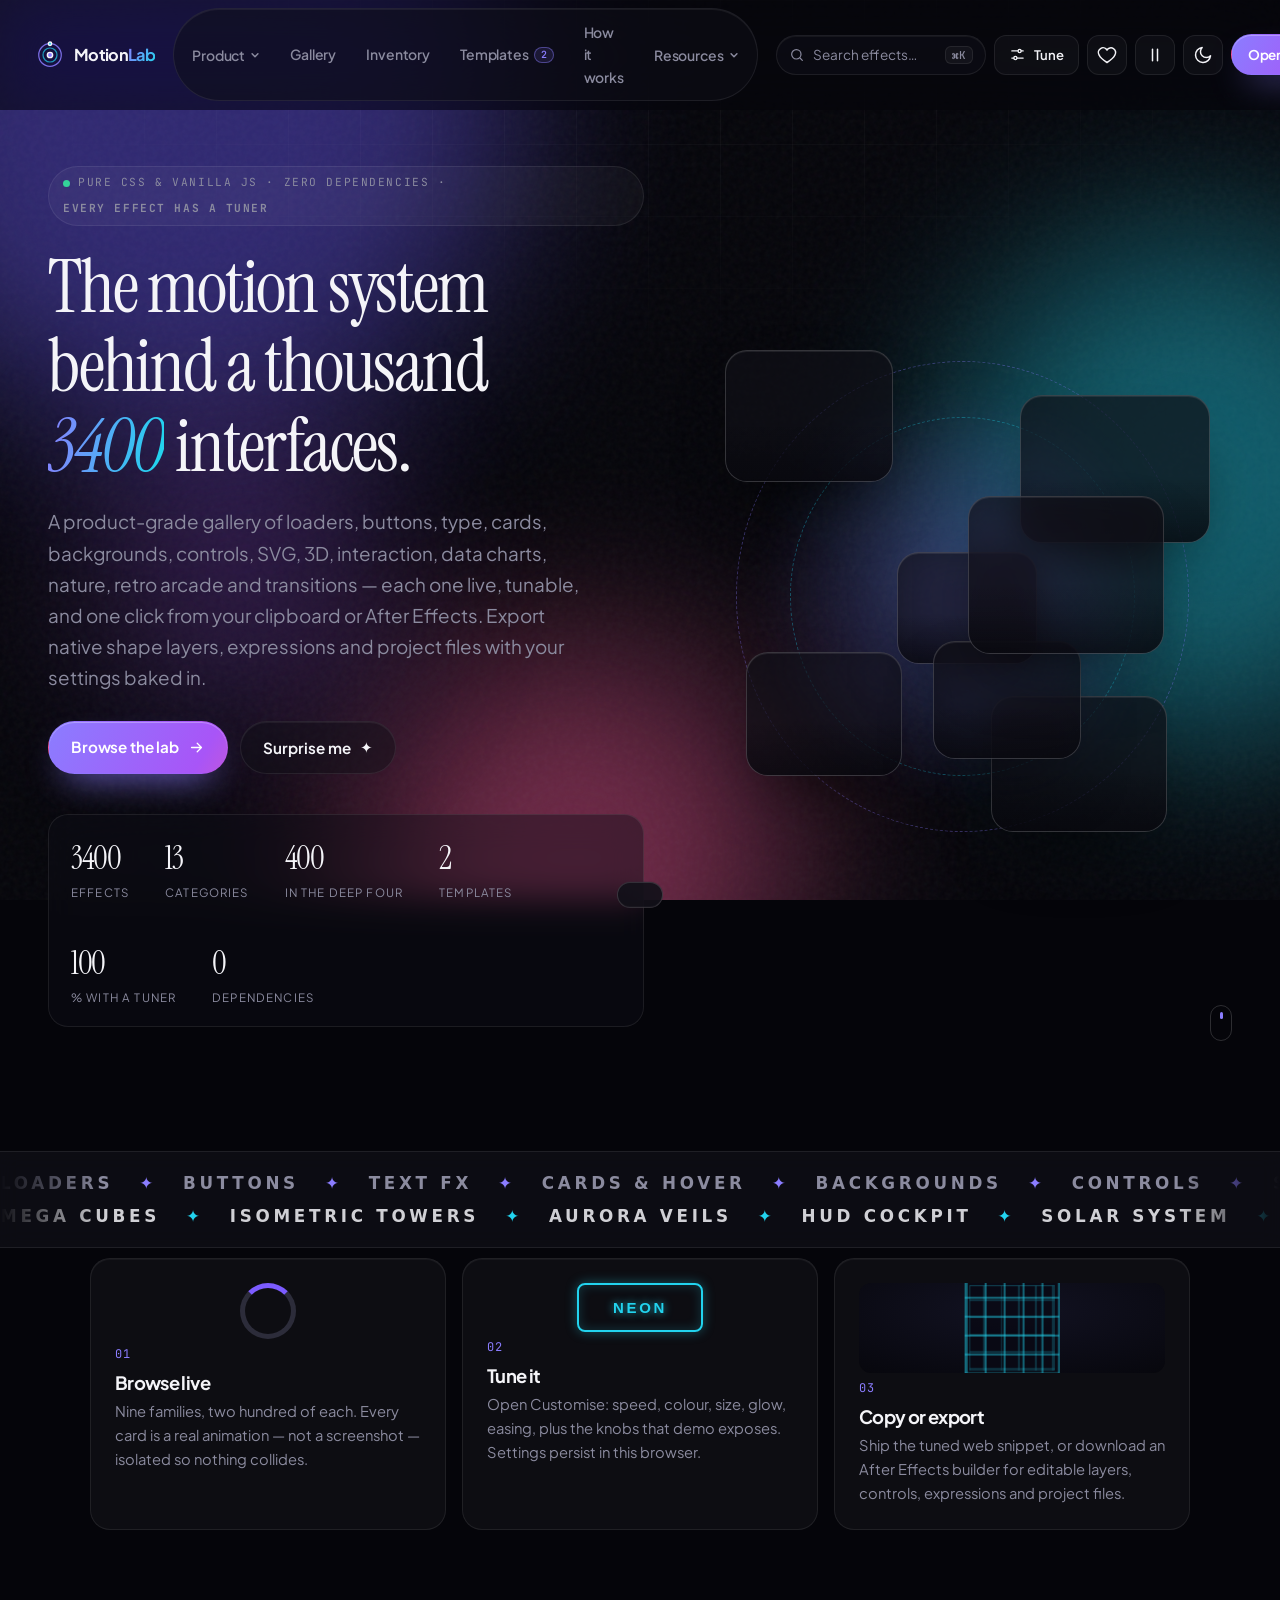
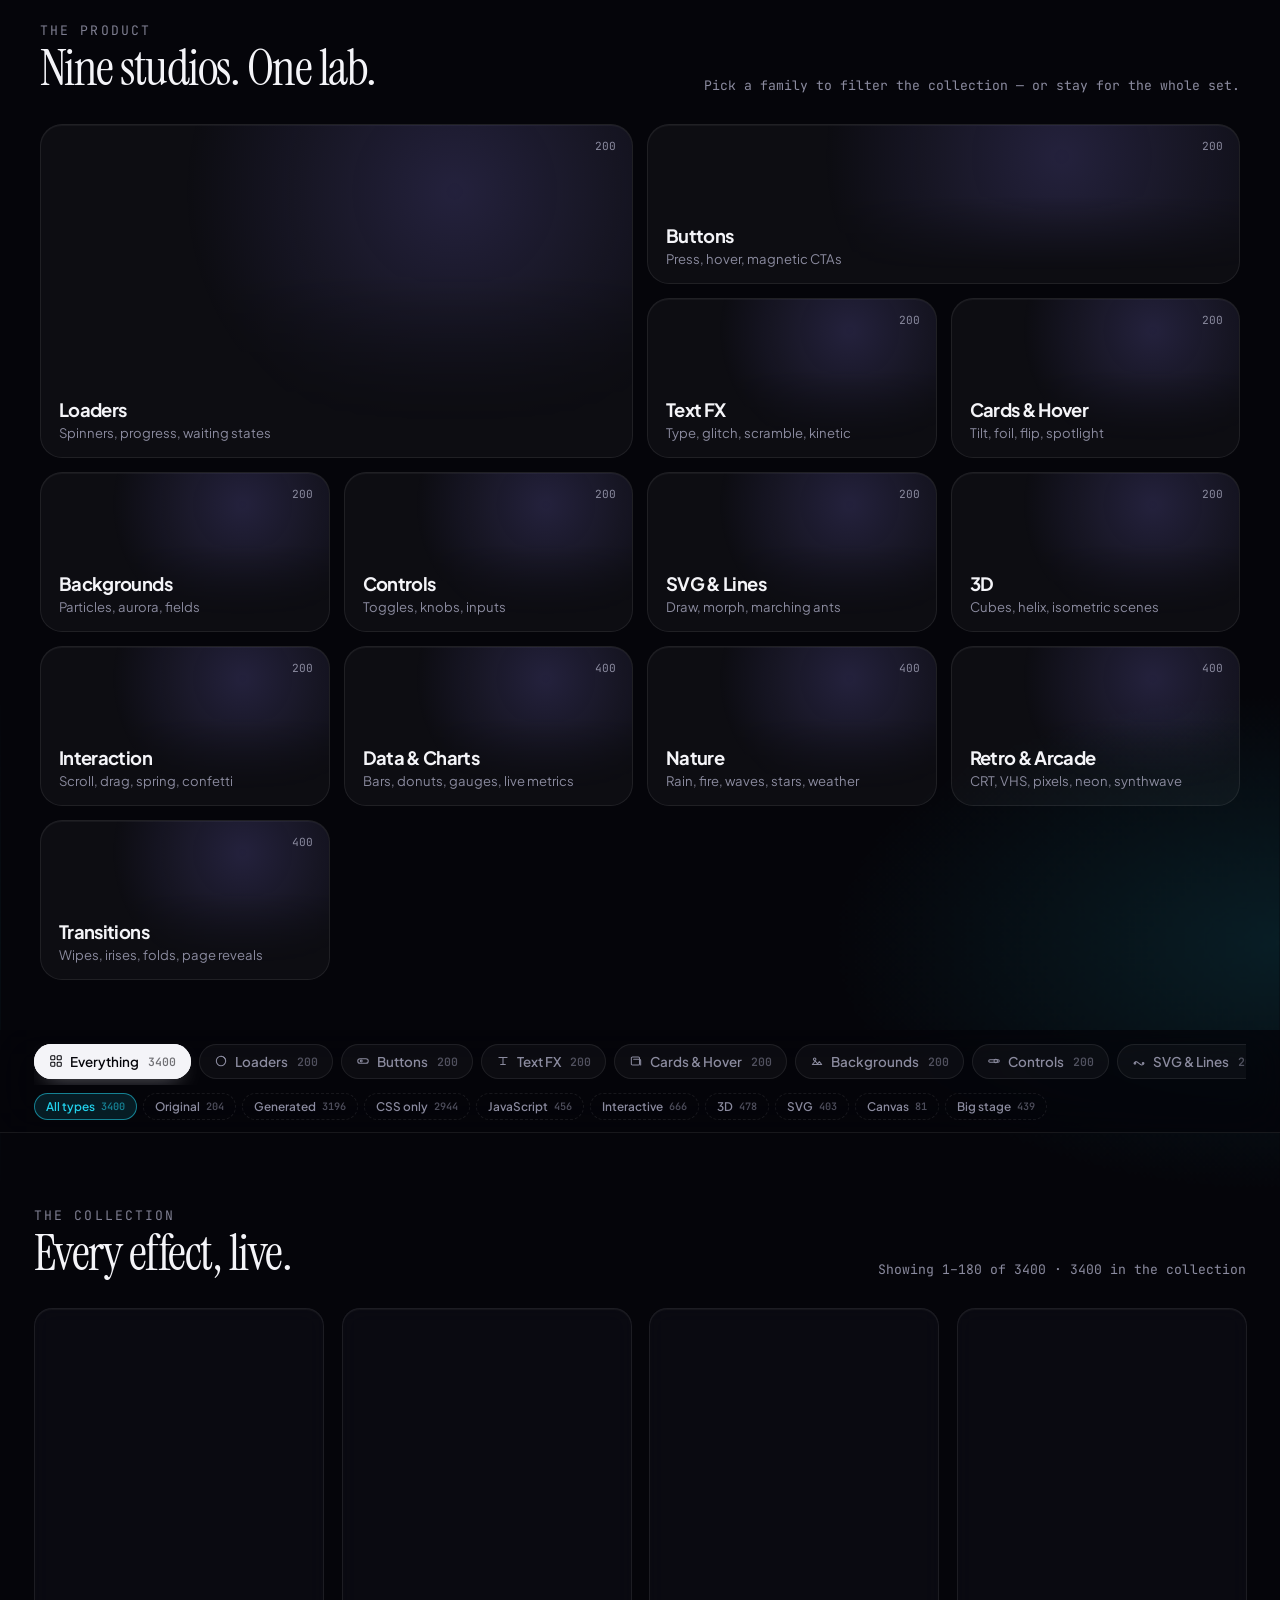
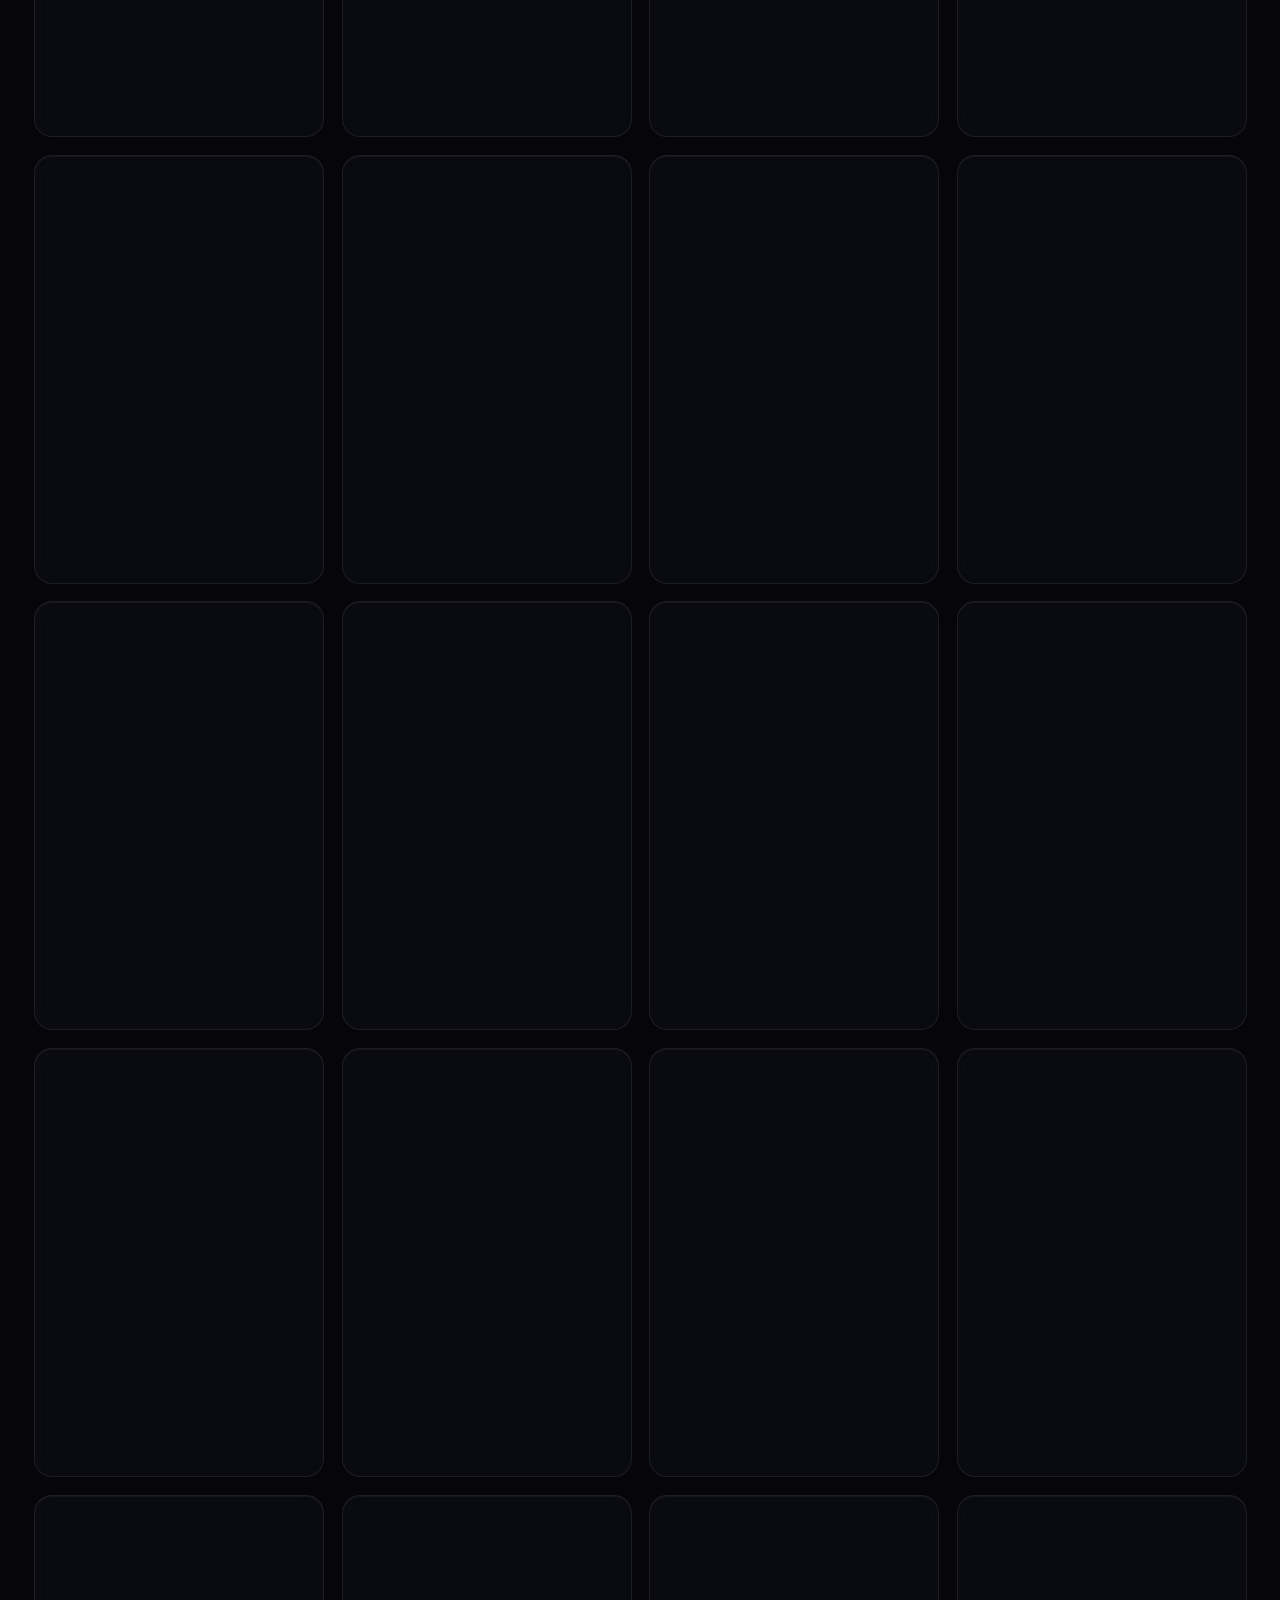
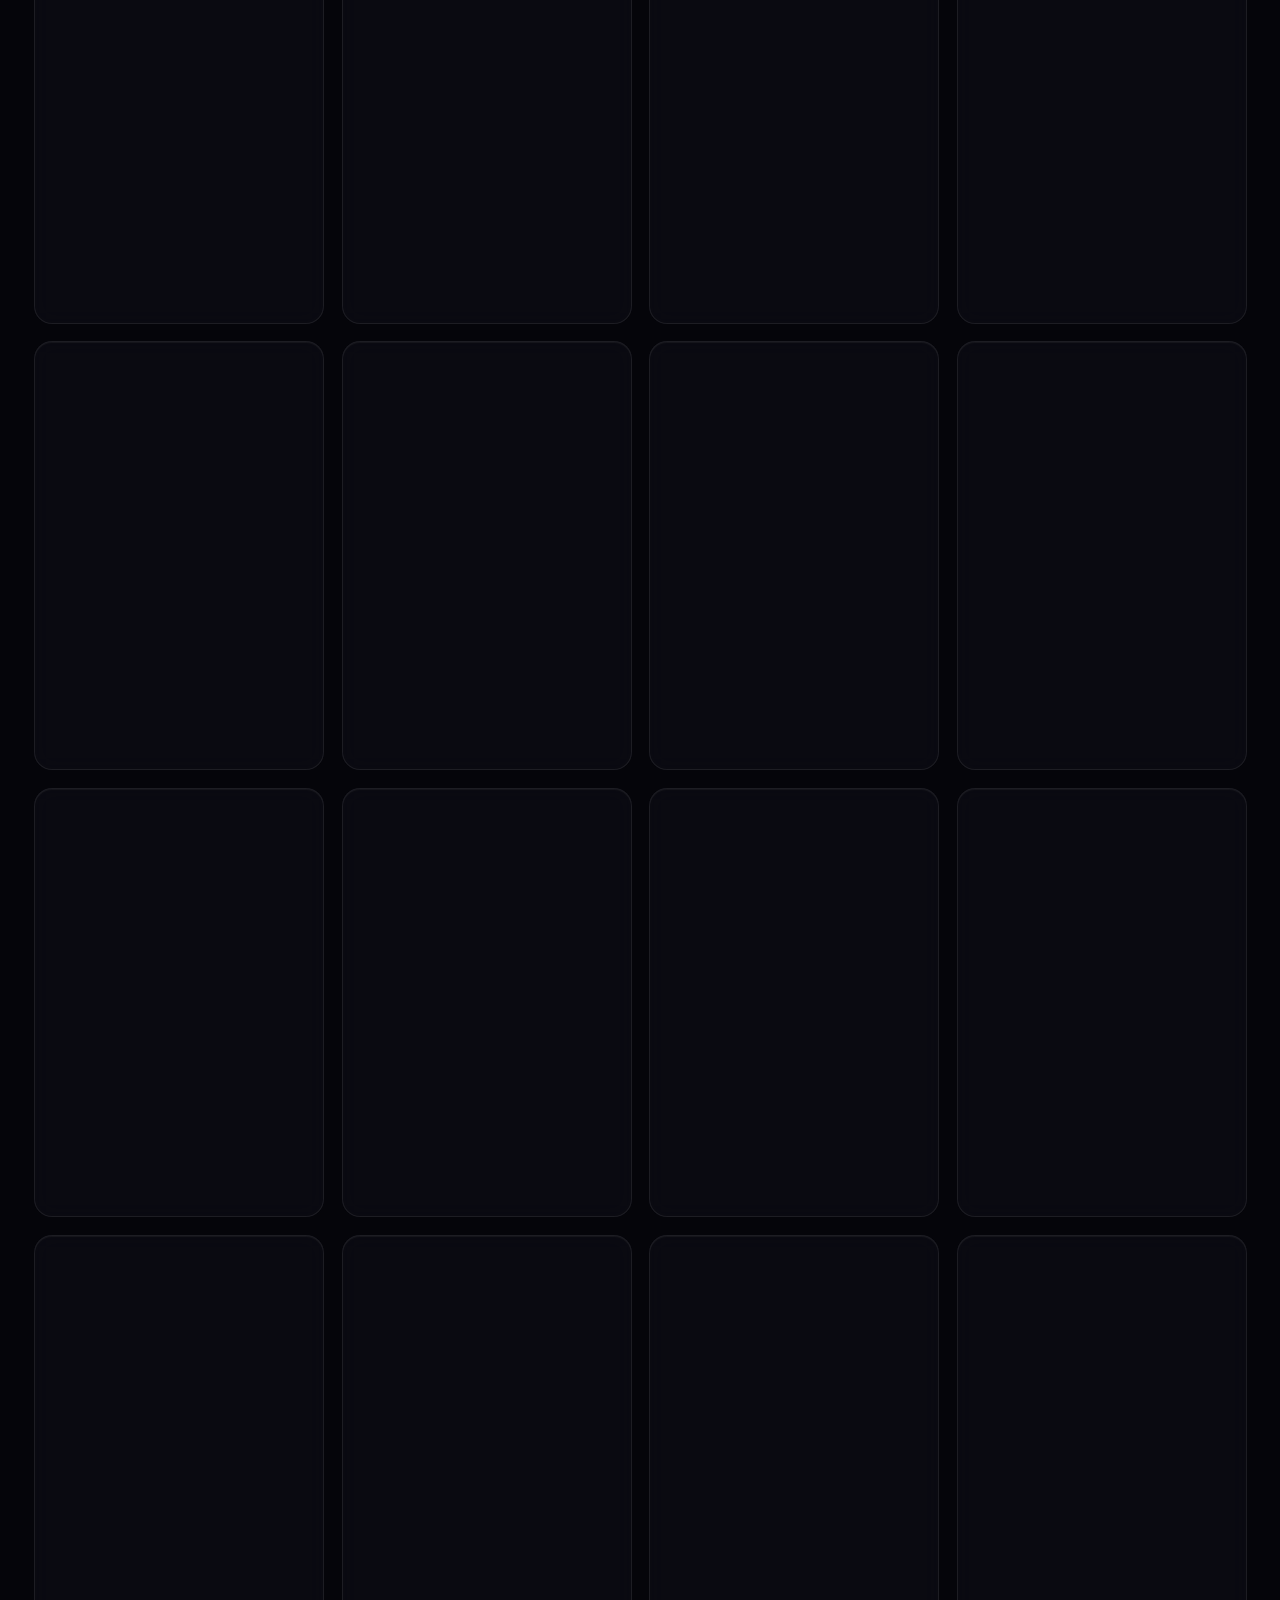
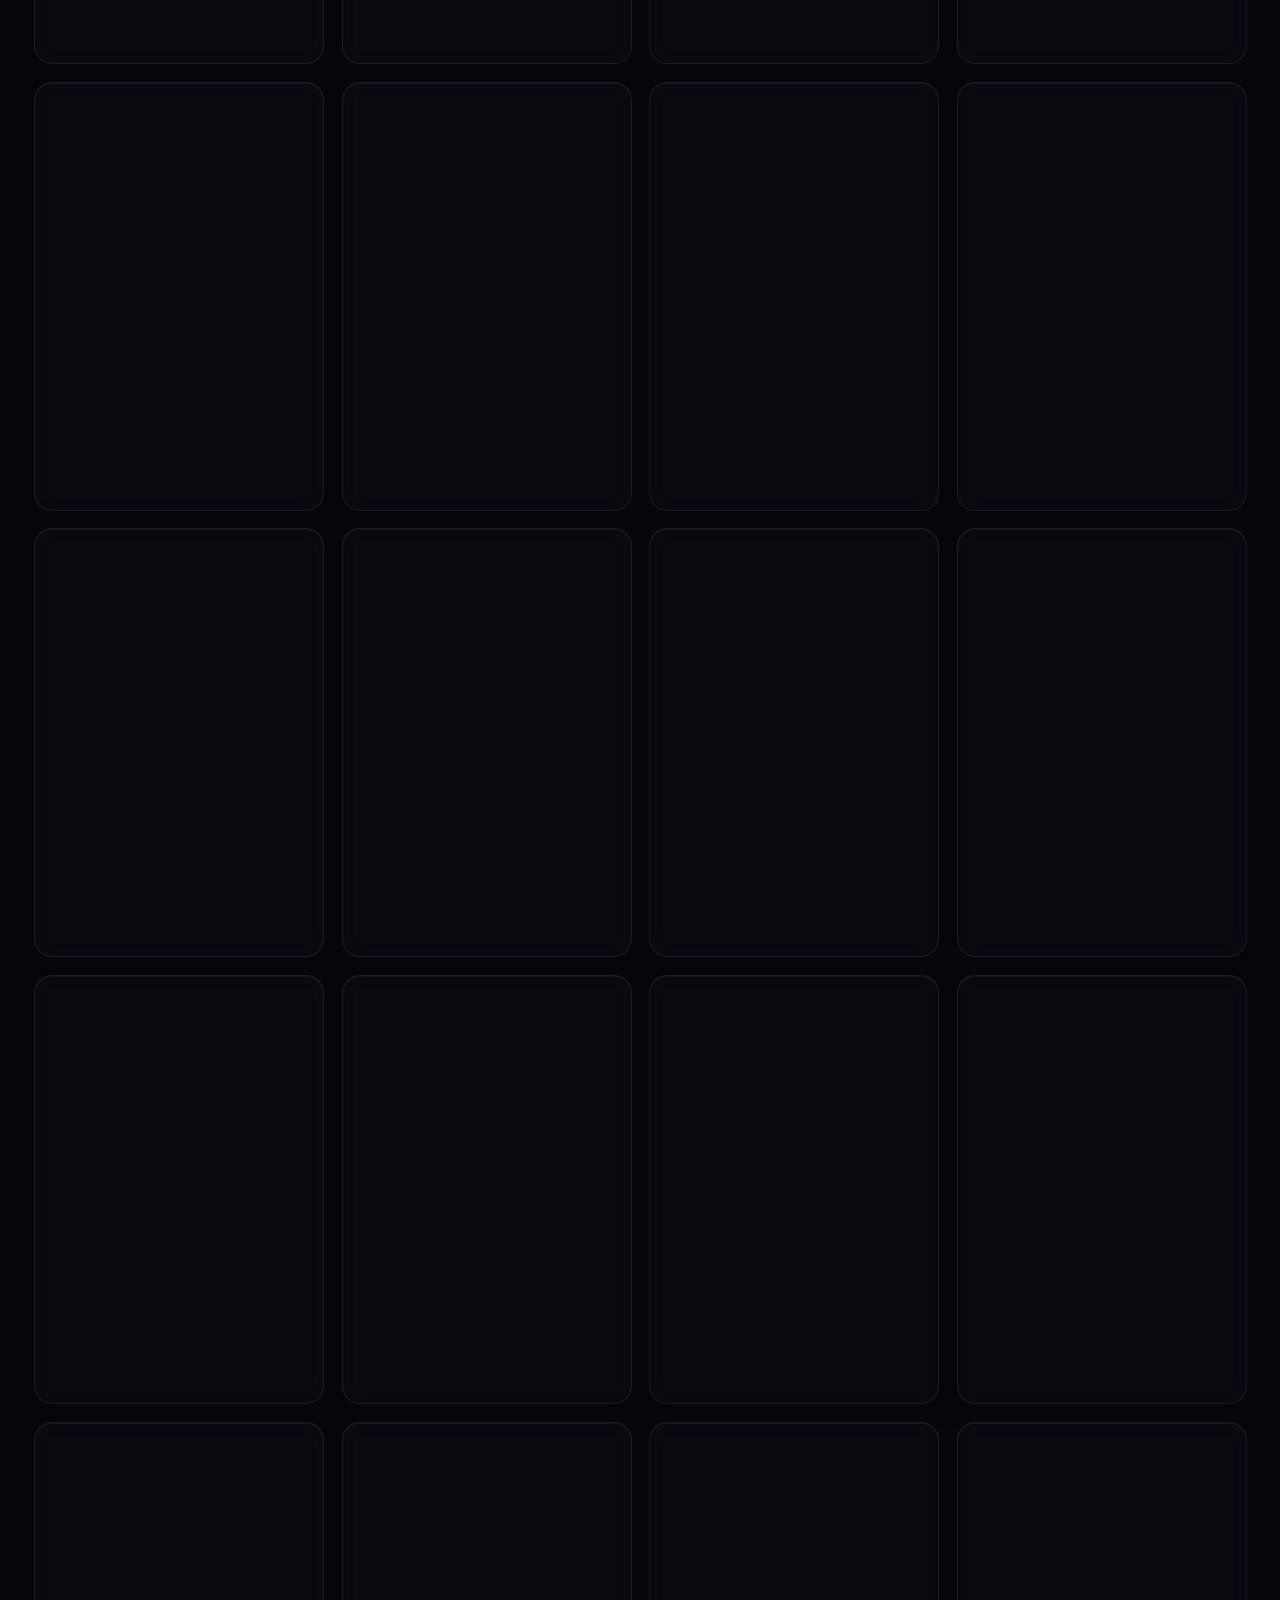
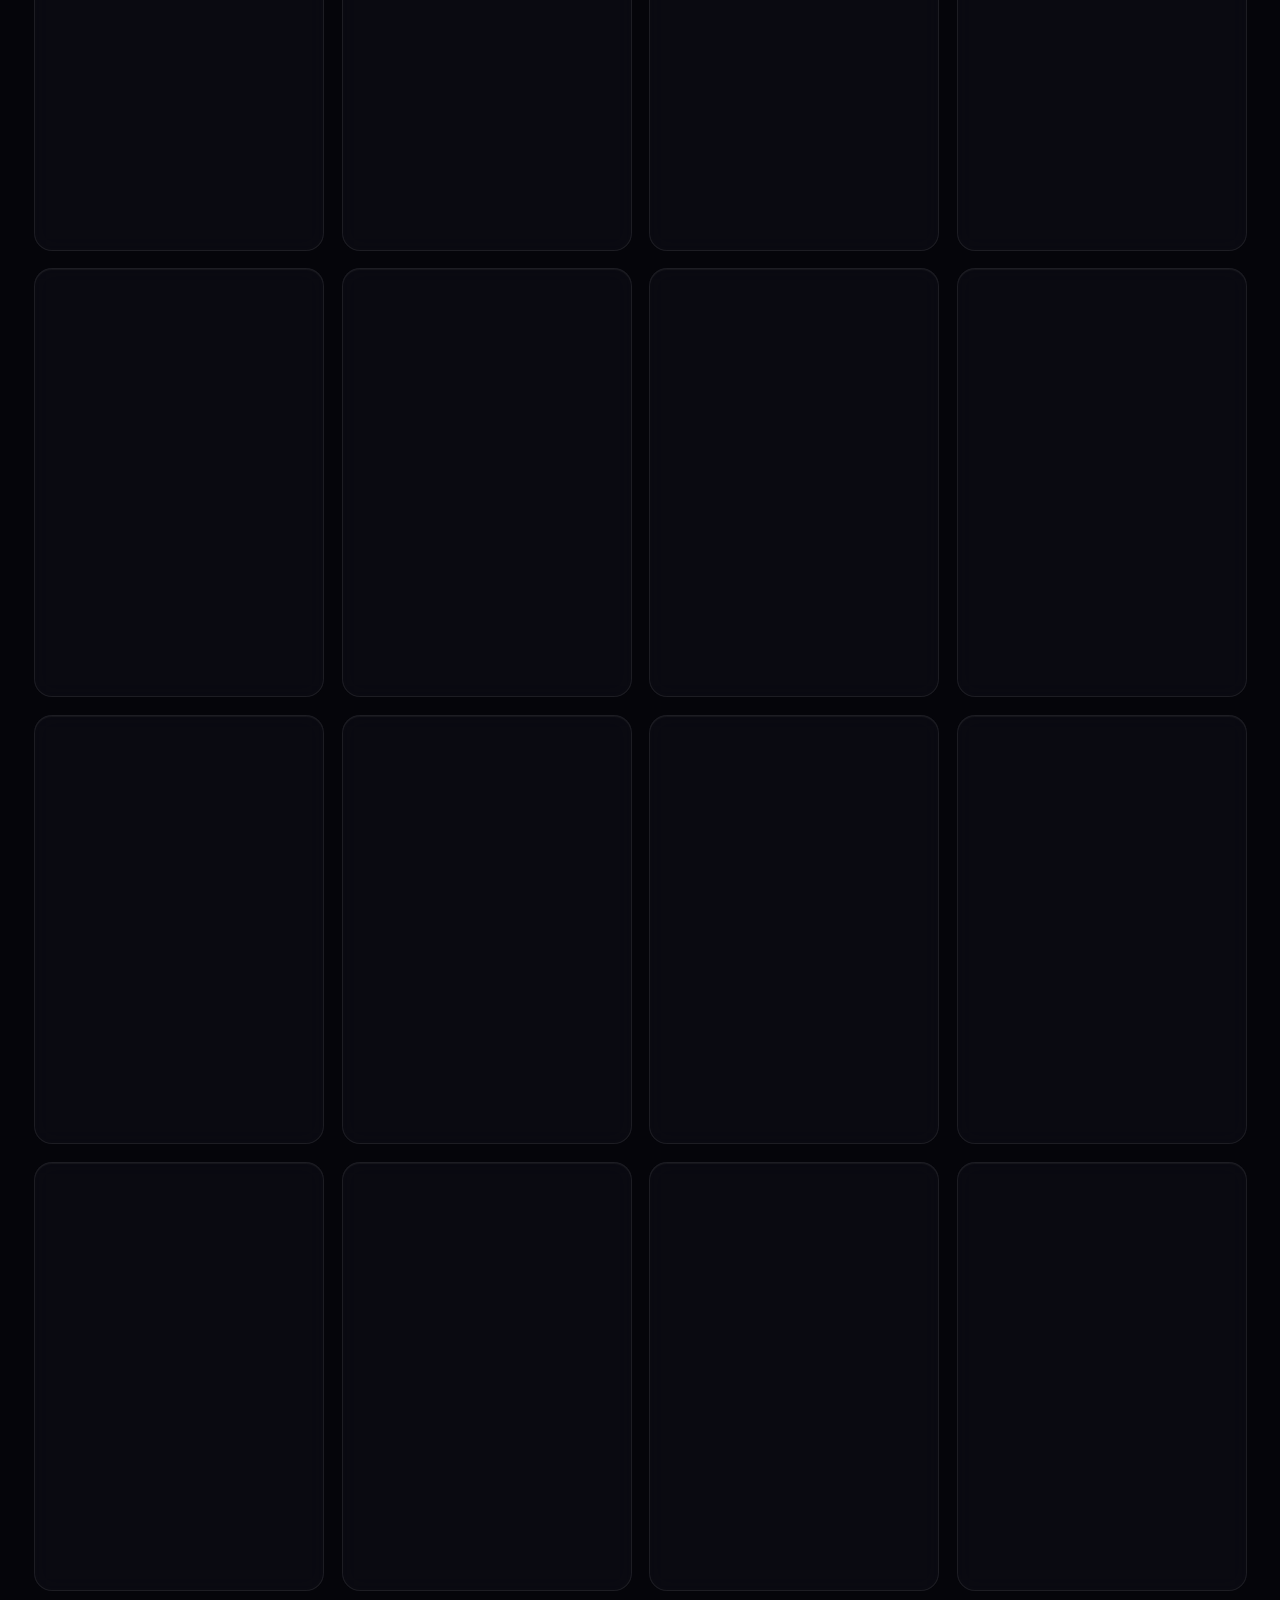
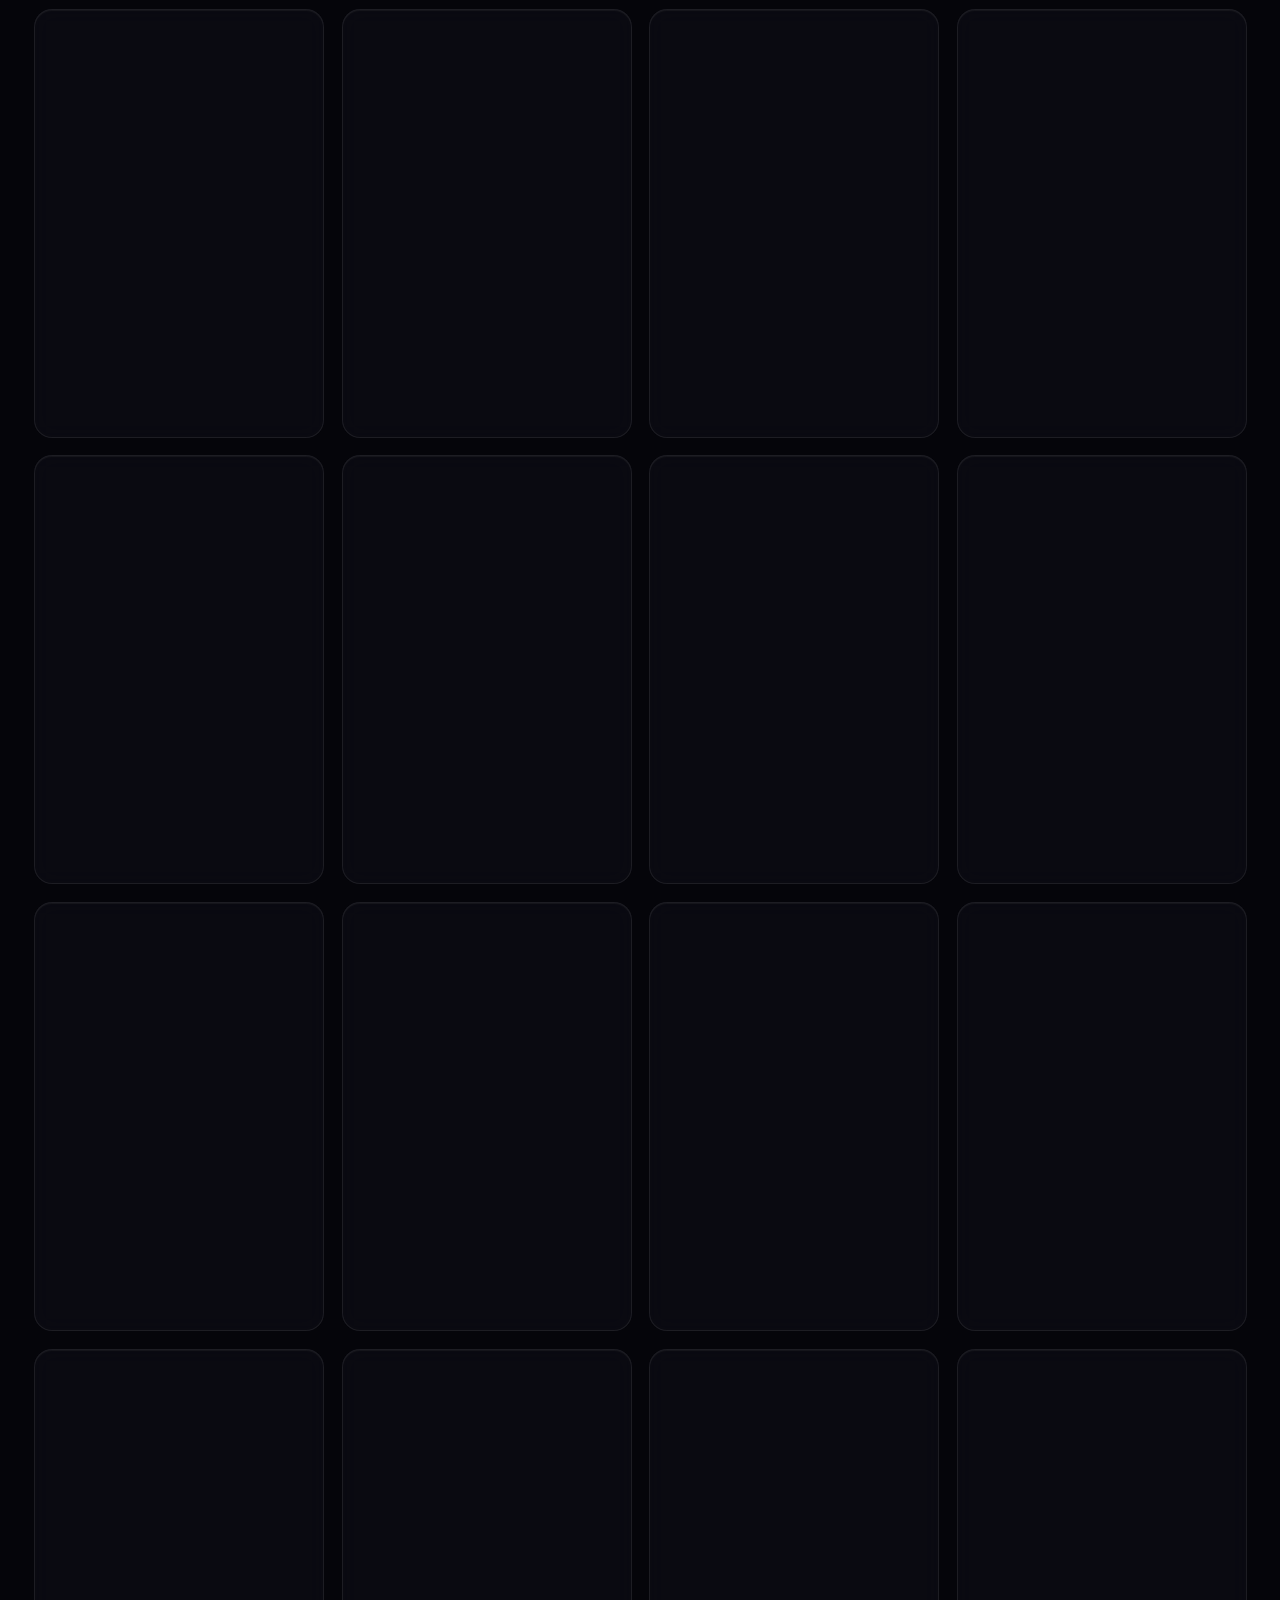
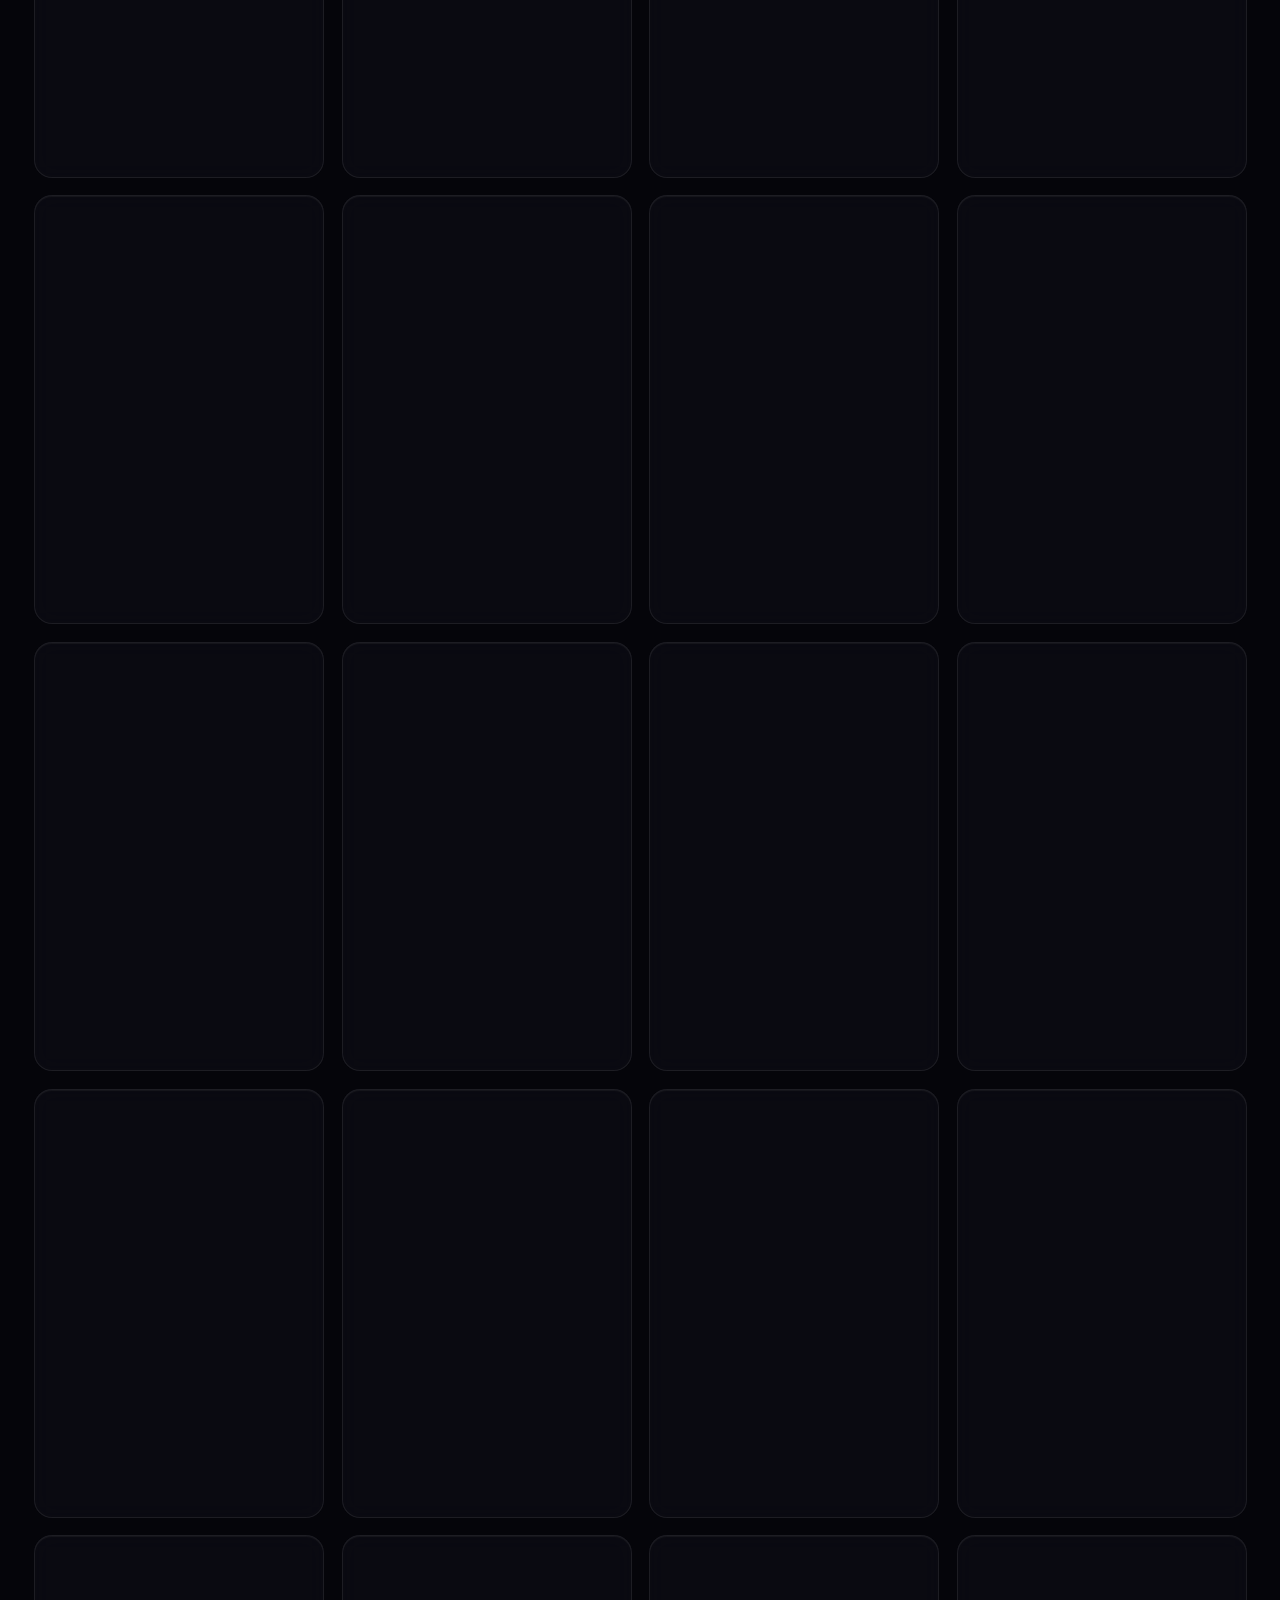
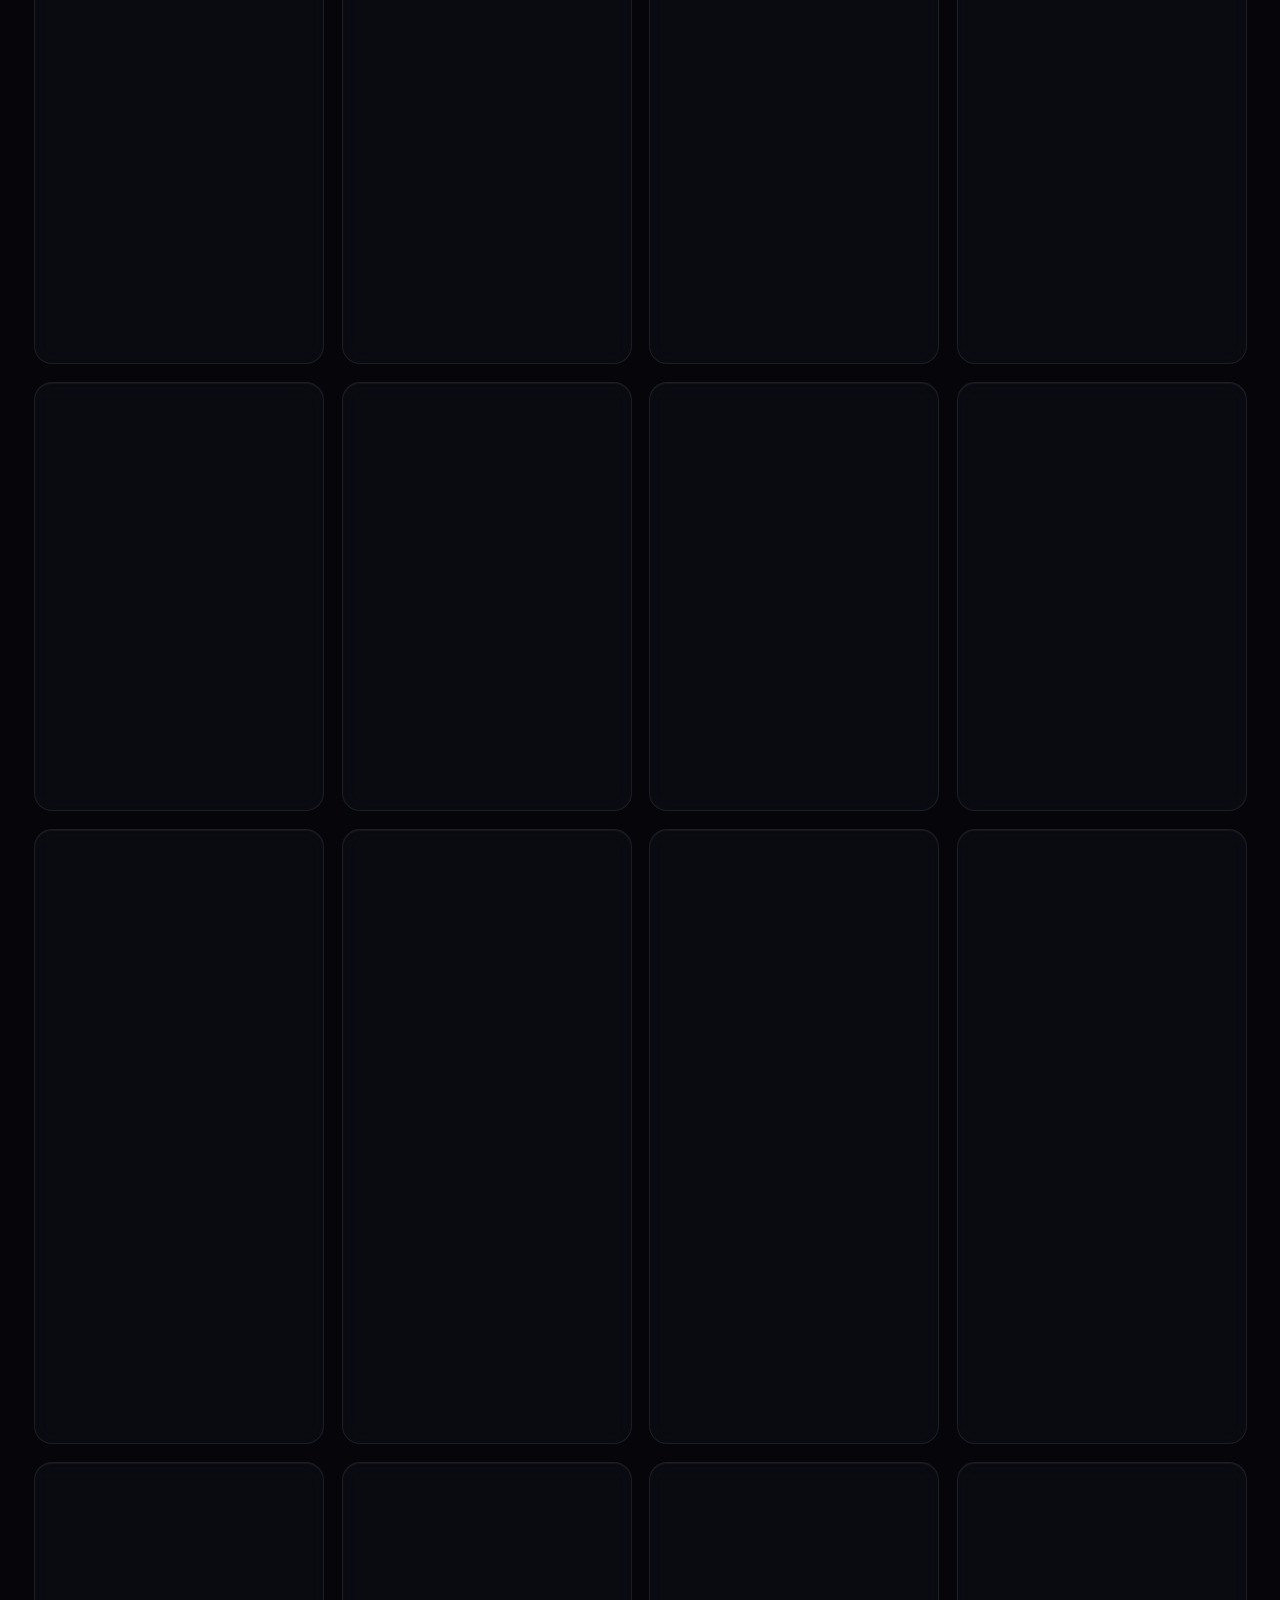
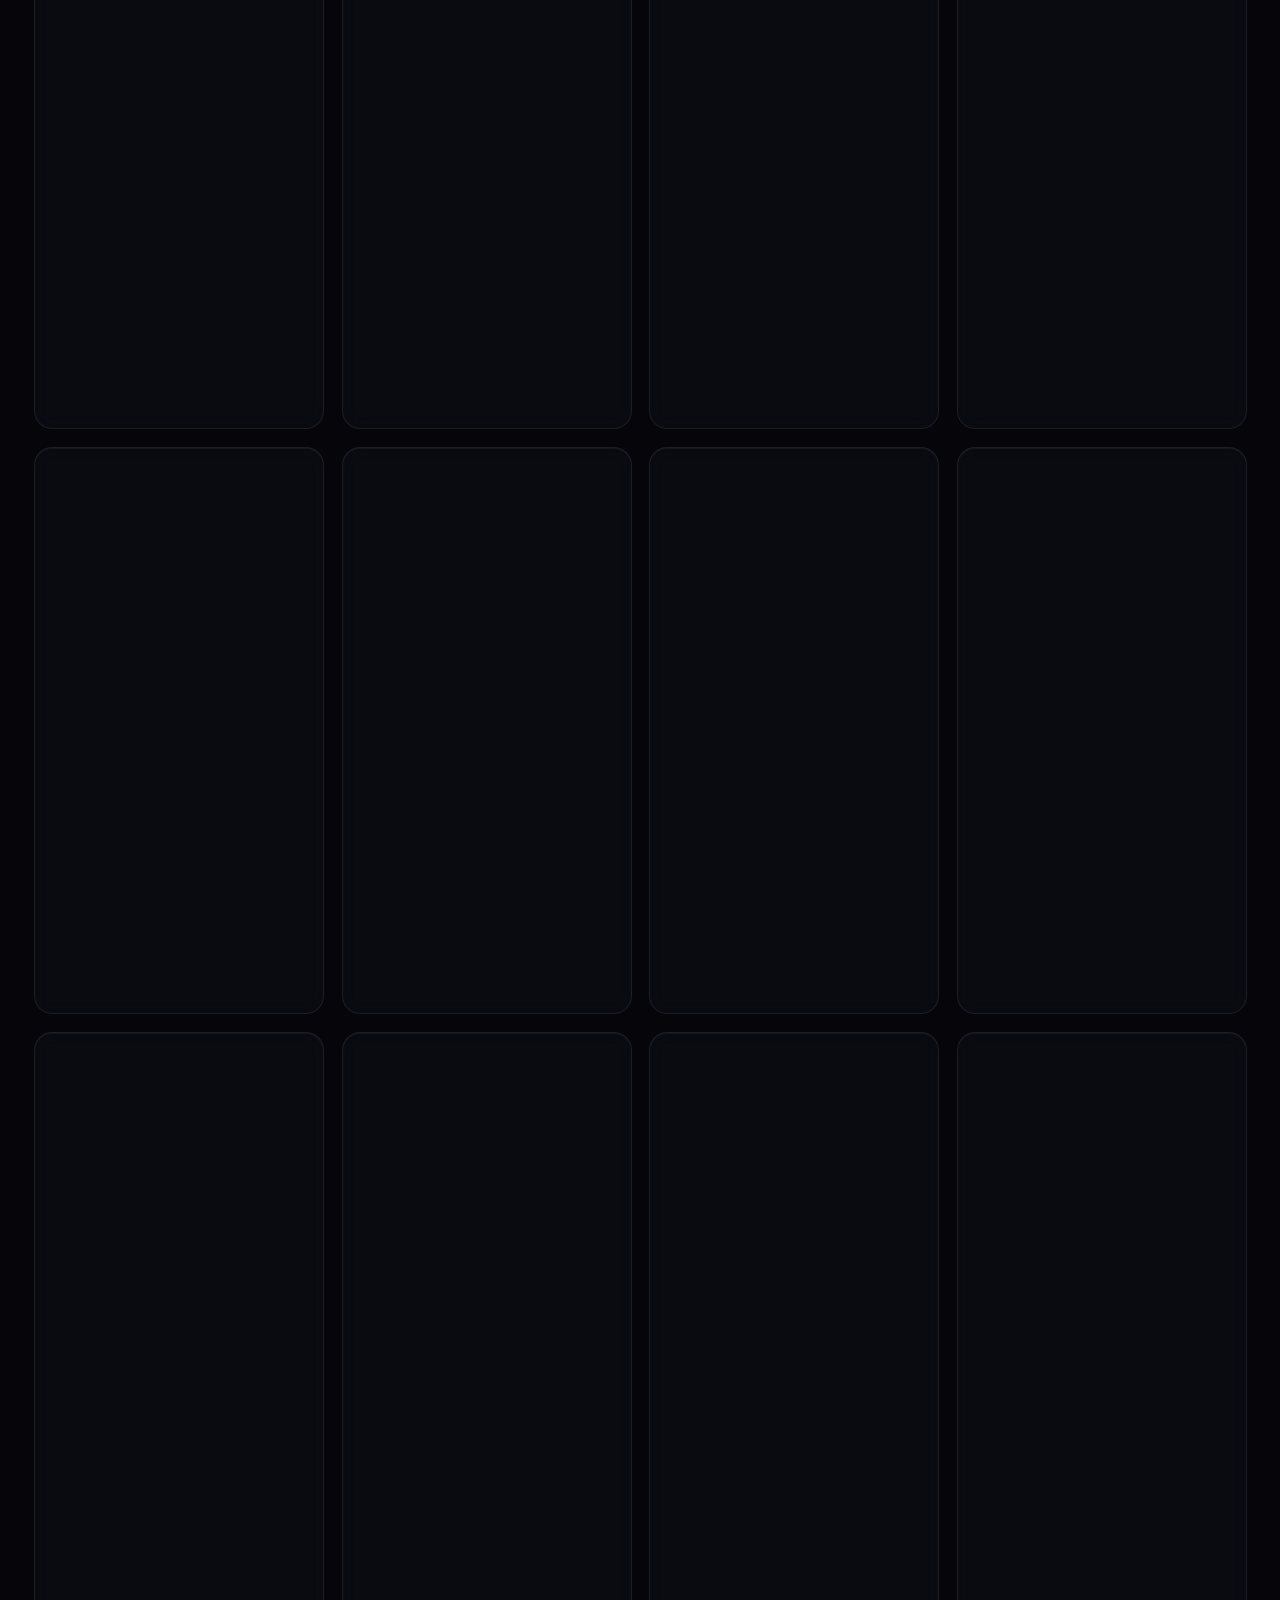
==== commit c0e487dd: "Add Solar Odyssey game animation showcase Co-authored-by: arena-agent <297053741+arena-agent@users.n" ====
--- a/index.html
+++ b/index.html
@@ -402,6 +402,25 @@
     </div>
   </section>
 
+  <section class="game-showcase" id="game-showcase">
+    <div class="section-head game-showcase-head">
+      <div>
+        <p class="kicker">From the game · Solar Odyssey</p>
+        <h2>Game animation, brought into the lab.</h2>
+      </div>
+      <a class="btn-primary sm" href="./models/viewer.html">Open 3D viewer <span aria-hidden="true">↗</span></a>
+    </div>
+    <p class="game-showcase-lede">The supplied game pack is now part of this site: 102 export-ready assets, procedural shaders, launch sequences, planetary motion, particle bursts and surface-world set pieces. Browse the source behind every effect, then use the same visual language in your own UI.</p>
+    <div class="game-showcase-grid">
+      <article class="game-feature game-feature-wide"><span class="game-feature-icon">◉</span><div><h3>Solar system motion</h3><p>Planet and moon spin, retrograde Venus and Uranus, cloud drift, rings, atmospheres, orbits and beacon pulses.</p><div class="game-tags"><b>8 planets</b><b>10 moons</b><b>4 stations</b></div></div></article>
+      <article class="game-feature"><span class="game-feature-icon">↗</span><div><h3>Launch &amp; landing</h3><p>Stage separation, ignition, ascent, atmospheric entry, heat-shield glow, retro plume and landing dust.</p></div></article>
+      <article class="game-feature"><span class="game-feature-icon">✦</span><div><h3>Particles &amp; gameplay FX</h3><p>Engine sparks, mining beams, explosions, entry streaks, asteroid tumbling and ship trails.</p></div></article>
+      <article class="game-feature"><span class="game-feature-icon">⌘</span><div><h3>Build your own rocket</h3><p>All 56 VAB parts are catalogued: tanks, engines, capsules, SRBs, fairings, chutes and solar arrays.</p></div></article>
+      <article class="game-feature"><span class="game-feature-icon">⌁</span><div><h3>Planetary surfaces</h3><p>Earth, Mars and Moon scenes with terrain, rover, astronaut, outpost, caches and science sites.</p></div></article>
+    </div>
+    <div class="game-showcase-foot"><span><strong>102</strong> models · <strong>10.6 MB</strong> pack · glTF binary</span><a href="./models/README.md">Read the asset map <span aria-hidden="true">→</span></a><a href="./models/MANIFEST.json">Browse manifest <span aria-hidden="true">→</span></a></div>
+  </section>
+
   <section class="outro">
     <h2>Built to be taken apart</h2>
     <p>Every card is rendered inside a Shadow DOM, so no two demos can ever fight over a class name. Read the exact web source, retune it, or send its mechanism to a native After Effects rig — every export carries your current settings.</p>
--- a/css/site.css
+++ b/css/site.css
@@ -2232,6 +2232,28 @@
 }
 
 /* ============================================================
+   Solar Odyssey game pack showcase
+   ============================================================ */
+.game-showcase { max-width: 1180px; margin: 0 auto; padding: 100px 28px 72px; }
+.game-showcase-head { align-items: end; }
+.game-showcase-head h2 { max-width: 650px; }
+.game-showcase-head .btn-primary { white-space: nowrap; }
+.game-showcase-lede { max-width: 760px; margin: 18px 0 34px; color: var(--muted); font-size: 1.05rem; line-height: 1.75; }
+.game-showcase-grid { display: grid; grid-template-columns: repeat(4, 1fr); gap: 14px; }
+.game-feature { min-height: 190px; padding: 22px; border: 1px solid color-mix(in srgb, var(--line) 75%, transparent); border-radius: 18px; background: linear-gradient(145deg, color-mix(in srgb, var(--panel-solid) 88%, #121e3a), color-mix(in srgb, var(--panel-solid) 94%, transparent)); transition: transform .3s ease, border-color .3s ease, box-shadow .3s ease; }
+.game-feature:hover { transform: translateY(-5px); border-color: color-mix(in srgb, var(--accent) 60%, var(--line)); box-shadow: 0 18px 40px -28px var(--accent); }
+.game-feature-wide { grid-column: span 2; }
+.game-feature-icon { display: inline-grid; place-items: center; width: 38px; height: 38px; margin-bottom: 24px; border: 1px solid color-mix(in srgb, var(--accent) 55%, transparent); border-radius: 11px; color: var(--accent); font-size: 1.25rem; background: color-mix(in srgb, var(--accent) 10%, transparent); }
+.game-feature h3 { margin: 0 0 8px; font-size: 1rem; }
+.game-feature p { margin: 0; color: var(--muted); font-size: .88rem; line-height: 1.6; }
+.game-tags { display: flex; flex-wrap: wrap; gap: 7px; margin-top: 16px; }
+.game-tags b { padding: 5px 8px; border-radius: 999px; color: var(--accent); background: color-mix(in srgb, var(--accent) 10%, transparent); font: 600 .68rem var(--mono); }
+.game-showcase-foot { display: flex; flex-wrap: wrap; gap: 22px; align-items: center; margin-top: 22px; color: var(--muted); font: .75rem var(--mono); }
+.game-showcase-foot strong { color: var(--text); }
+.game-showcase-foot a { color: var(--accent); text-decoration: none; }
+@media (max-width: 760px) { .game-showcase { padding: 70px 18px 50px; } .game-showcase-head { align-items: start; gap: 18px; } .game-showcase-grid { grid-template-columns: 1fr; } .game-feature-wide { grid-column: auto; } }
+
+/* ============================================================
    Mobile hero background containment
    Keeps the Aurora as a decorative top band instead of a
    full-height blur behind the single-column hero.
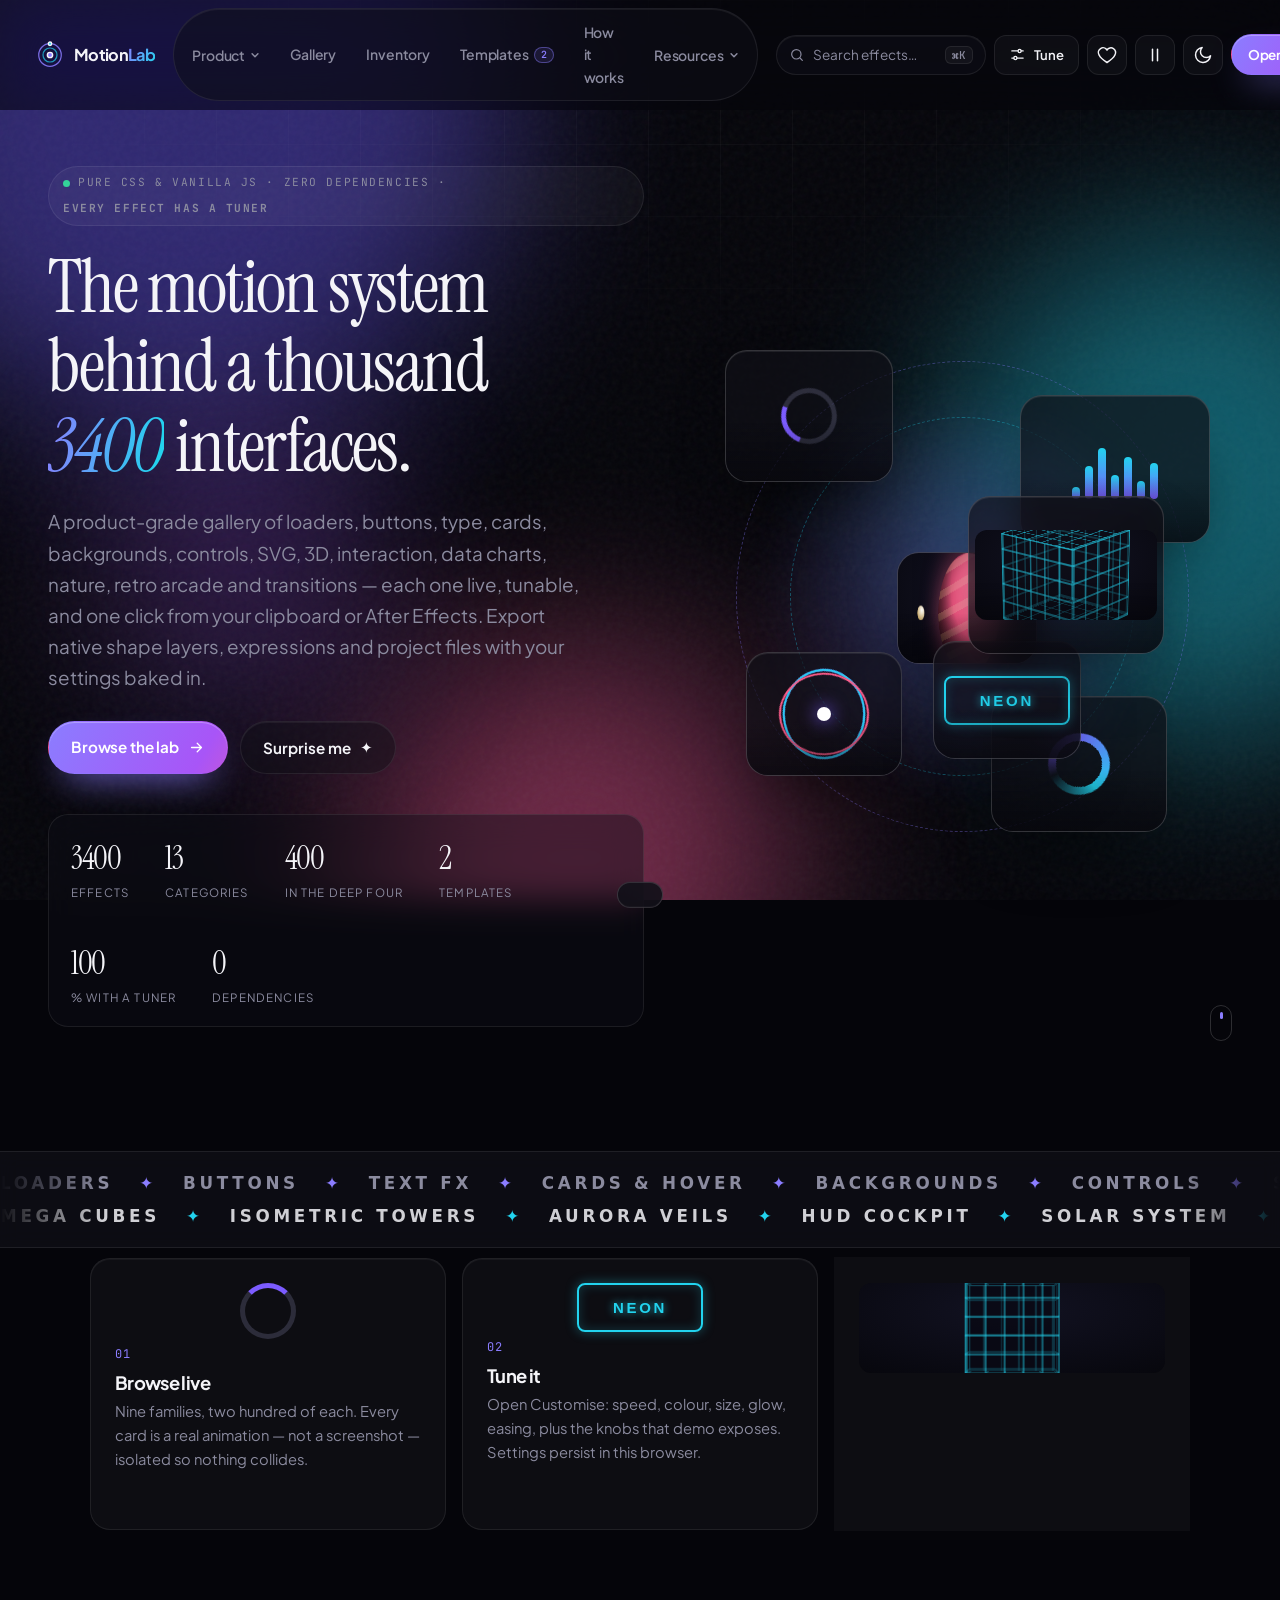
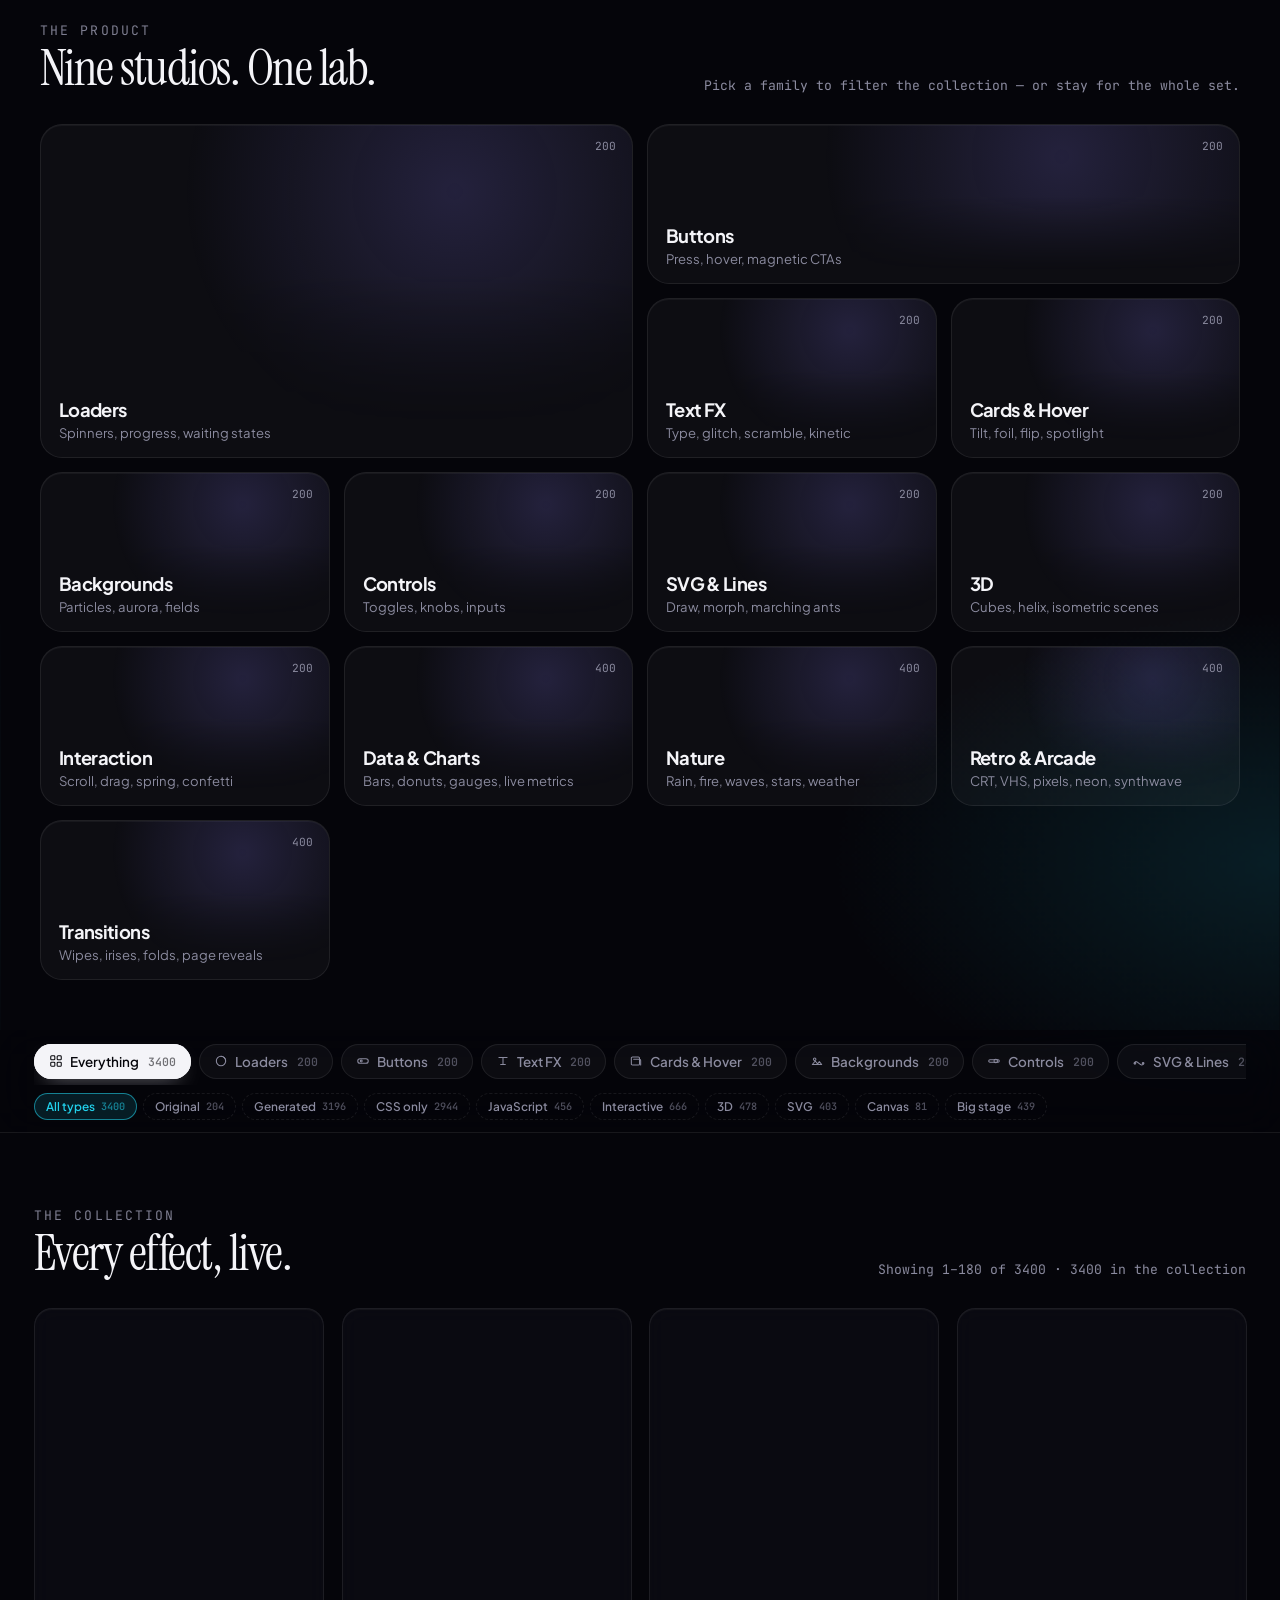
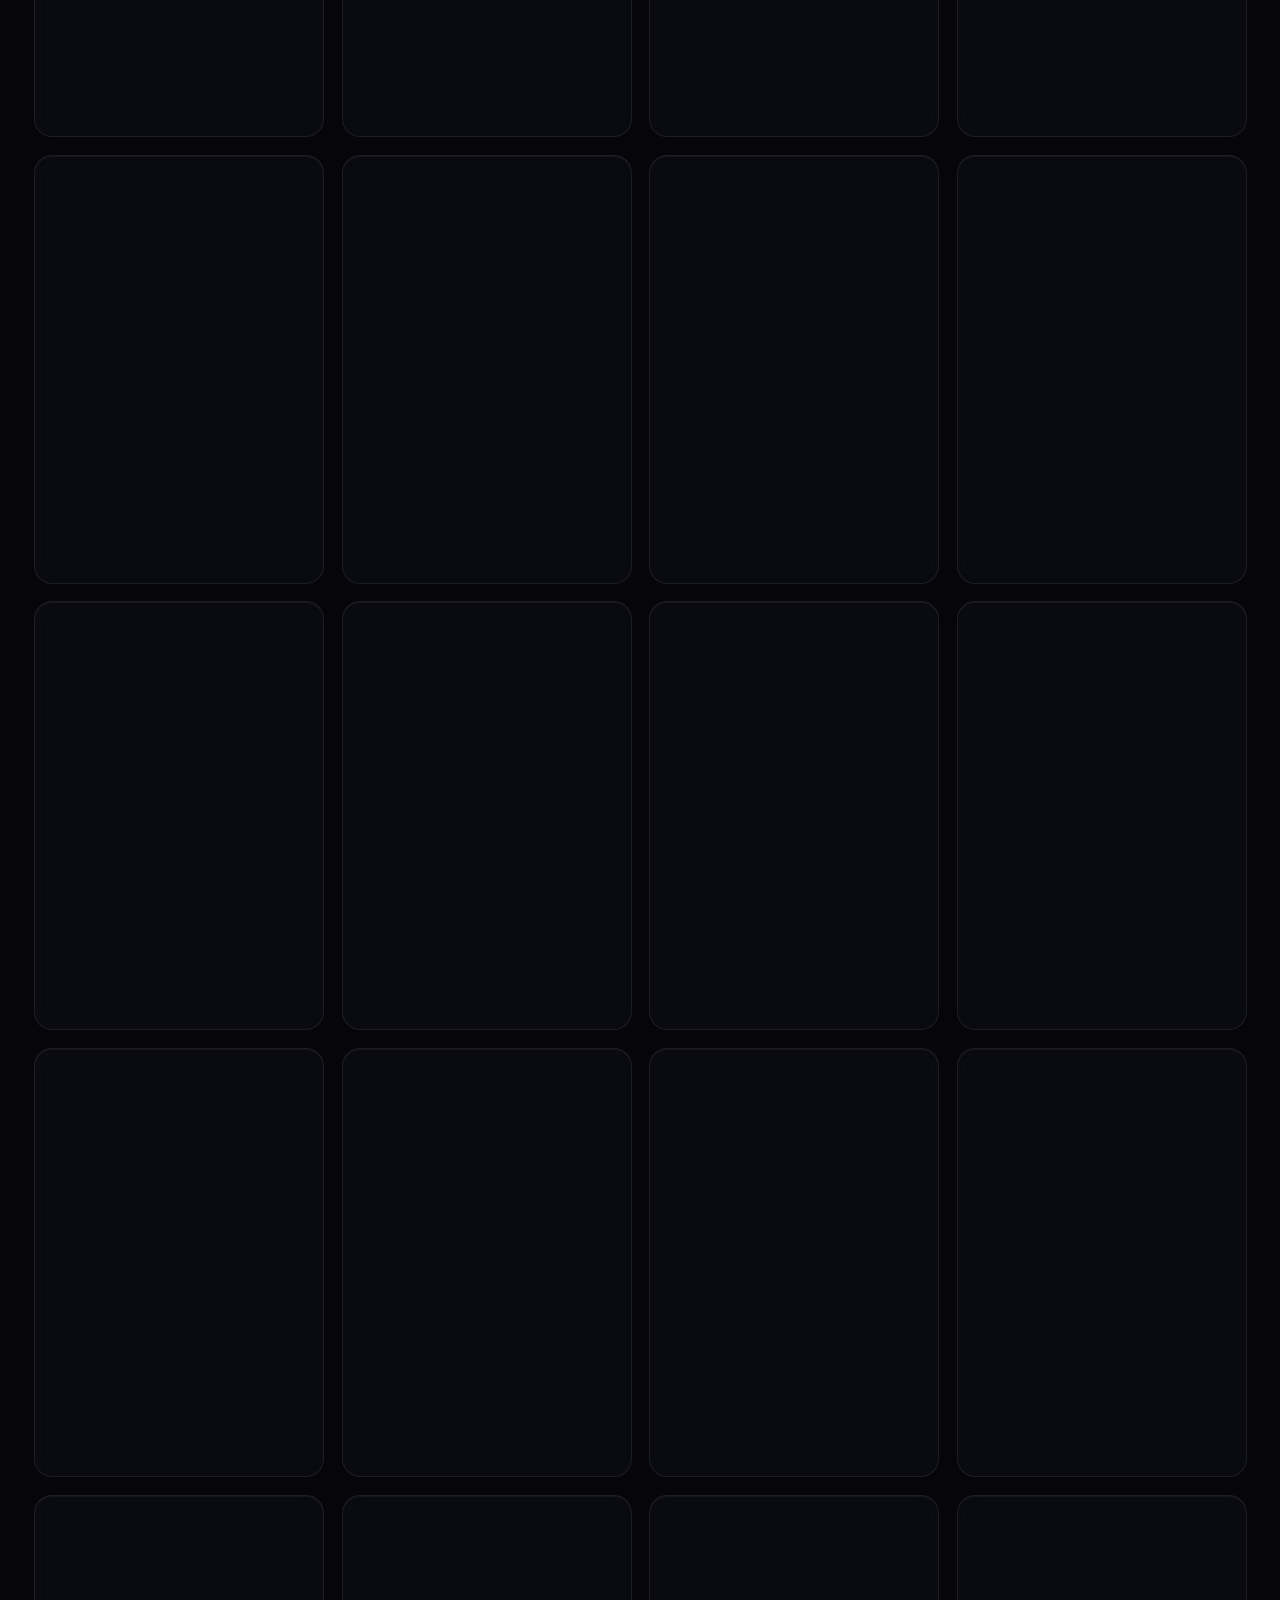
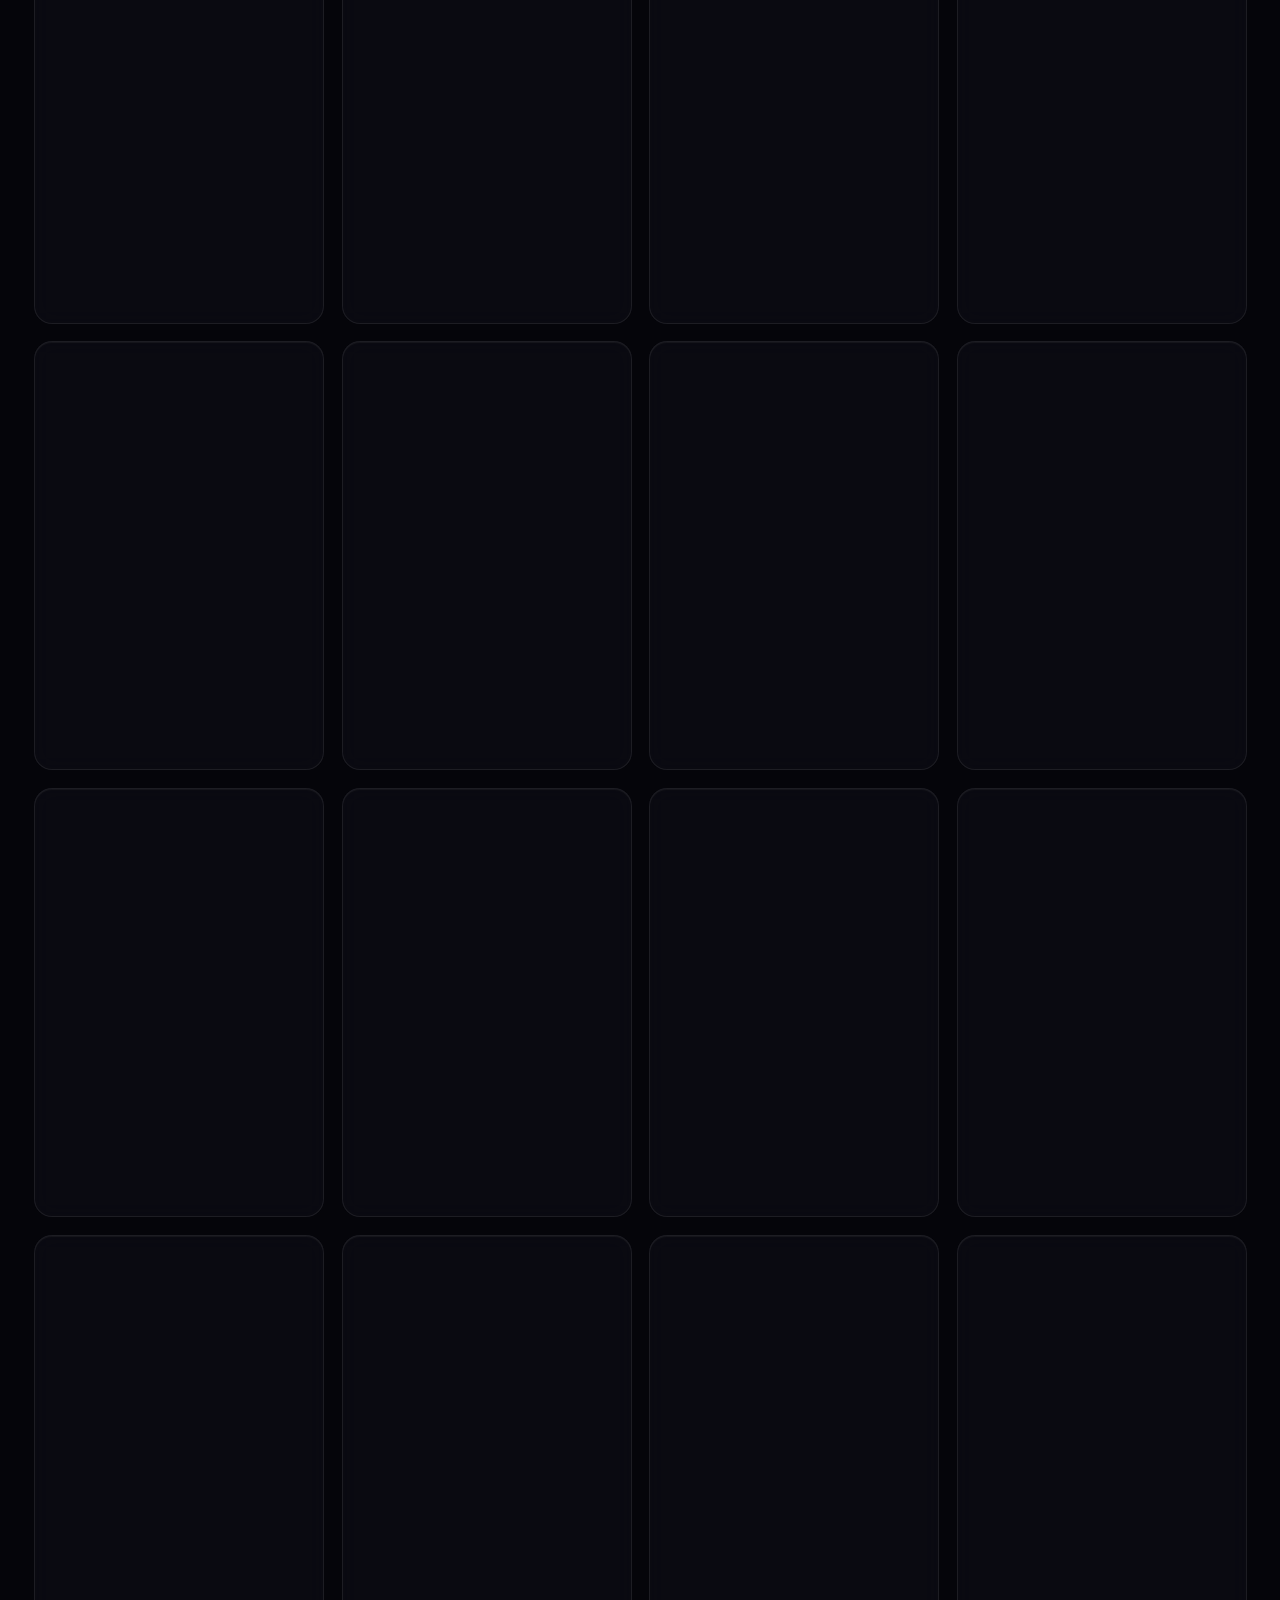
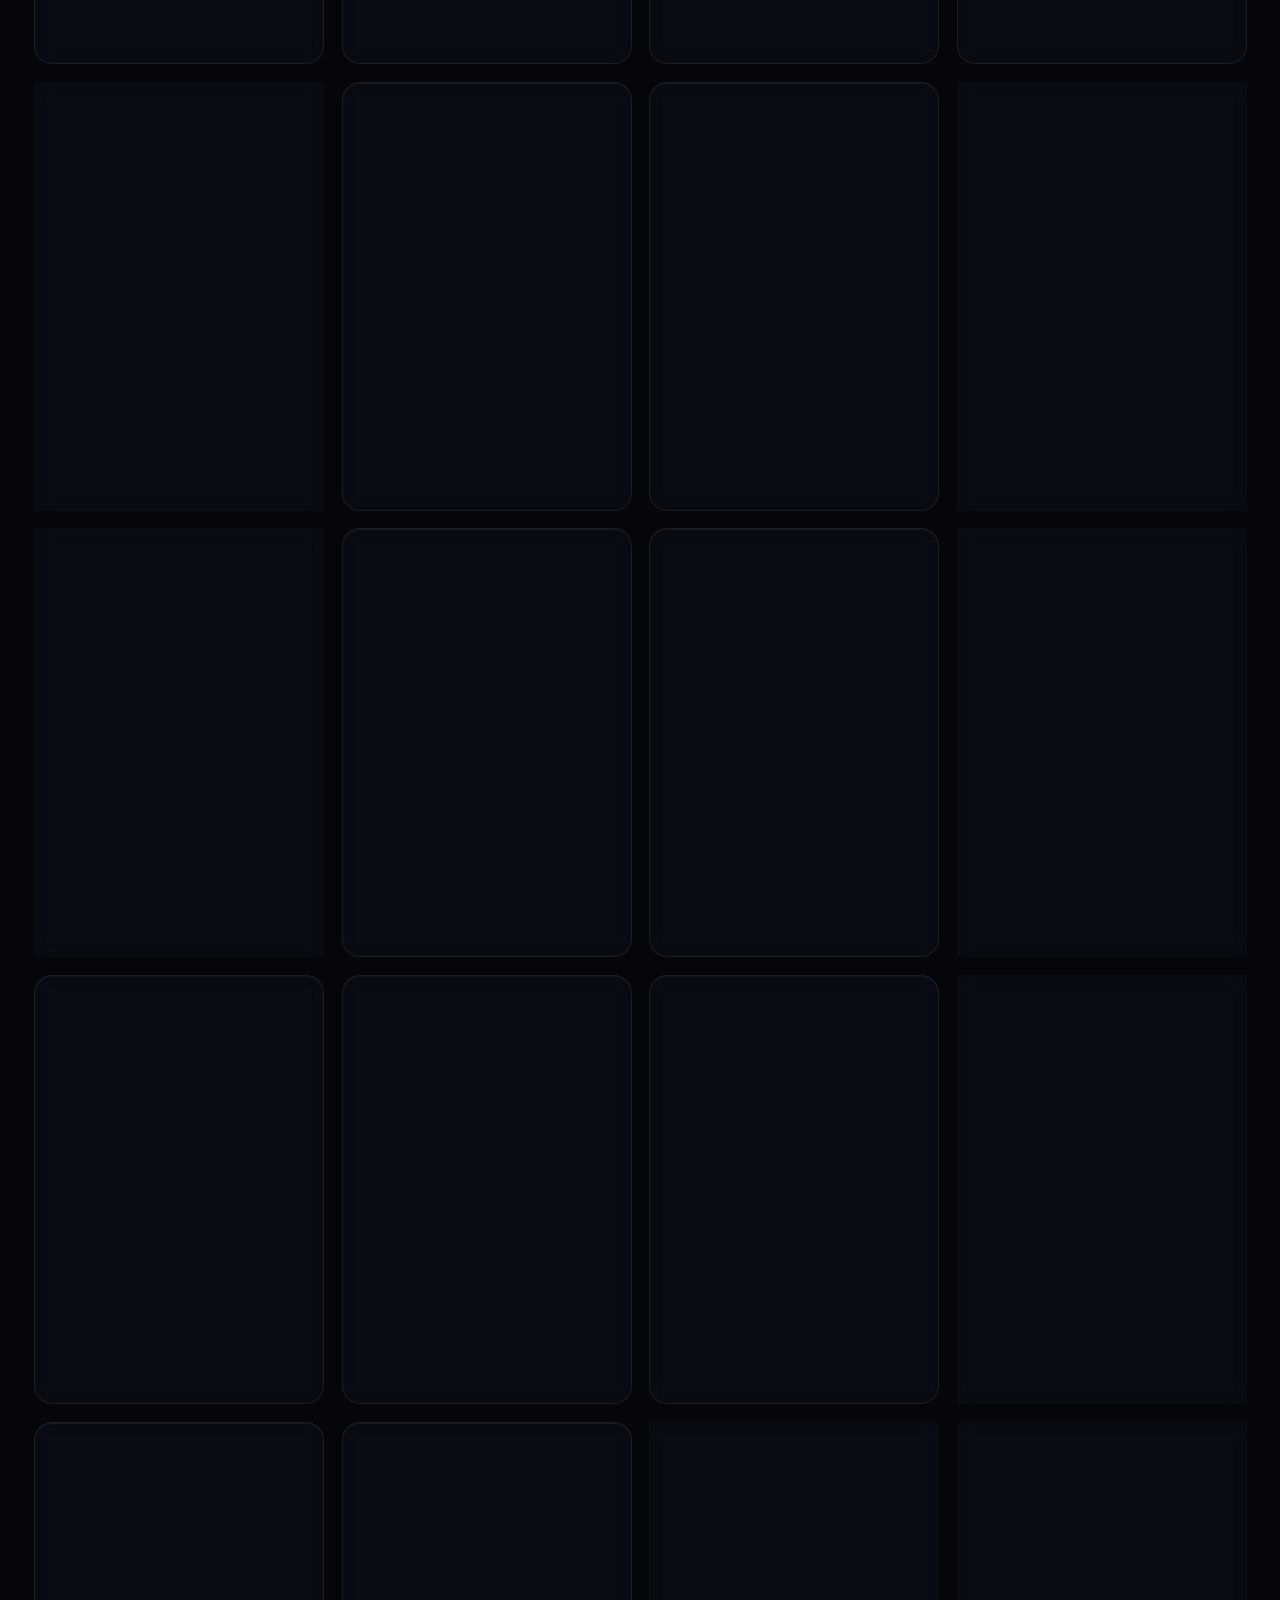
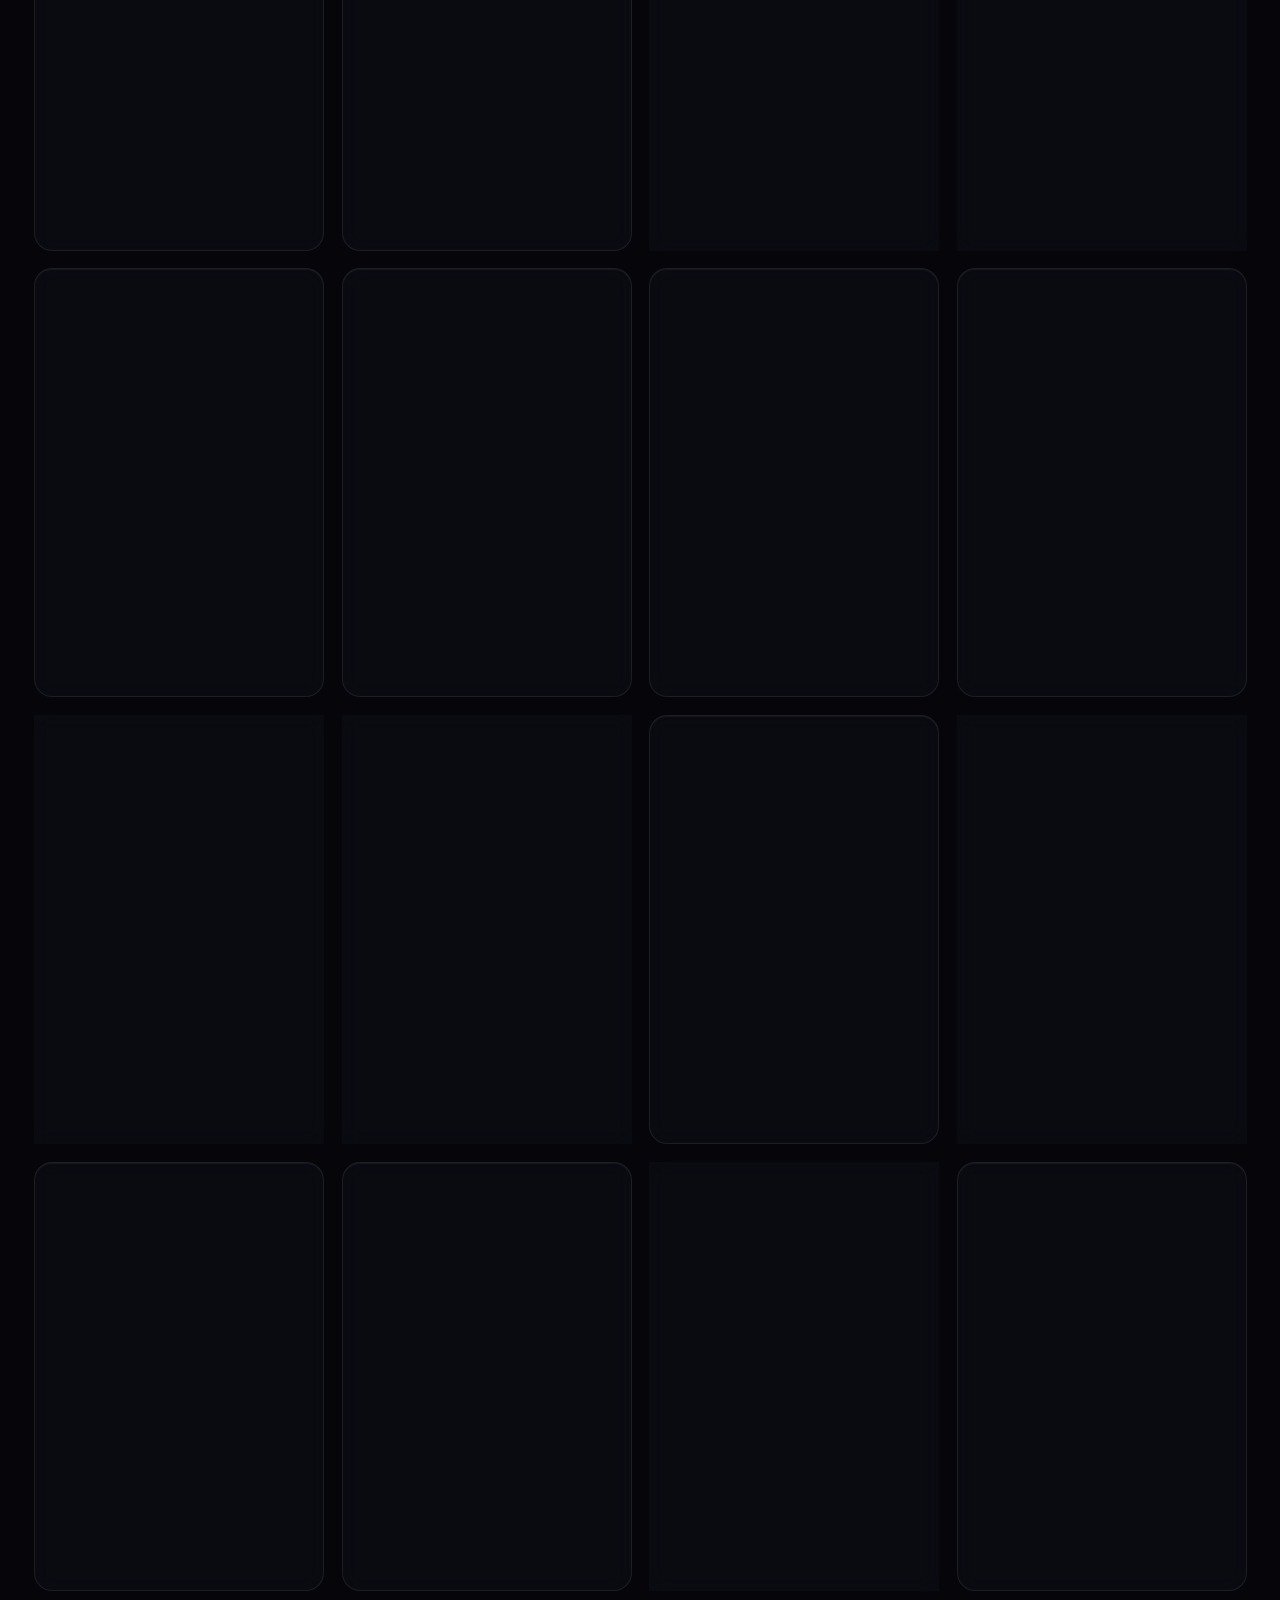
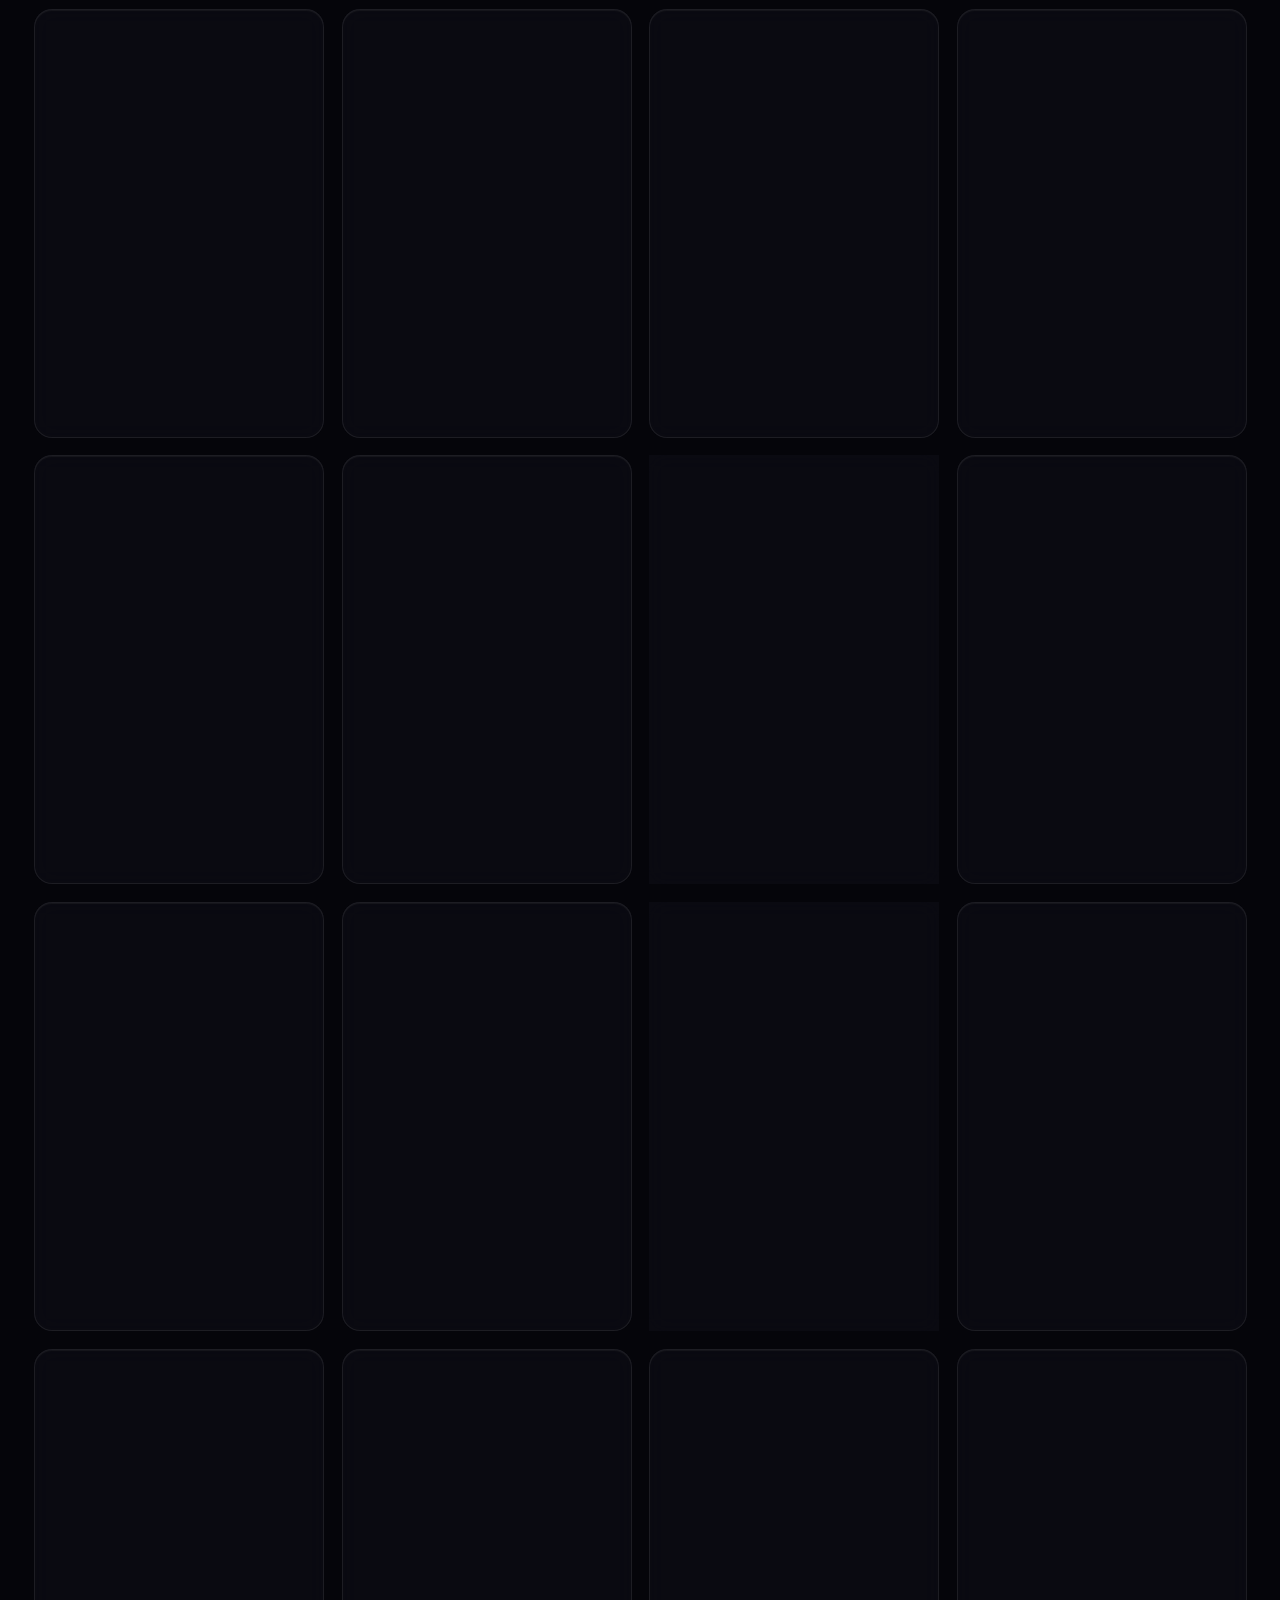
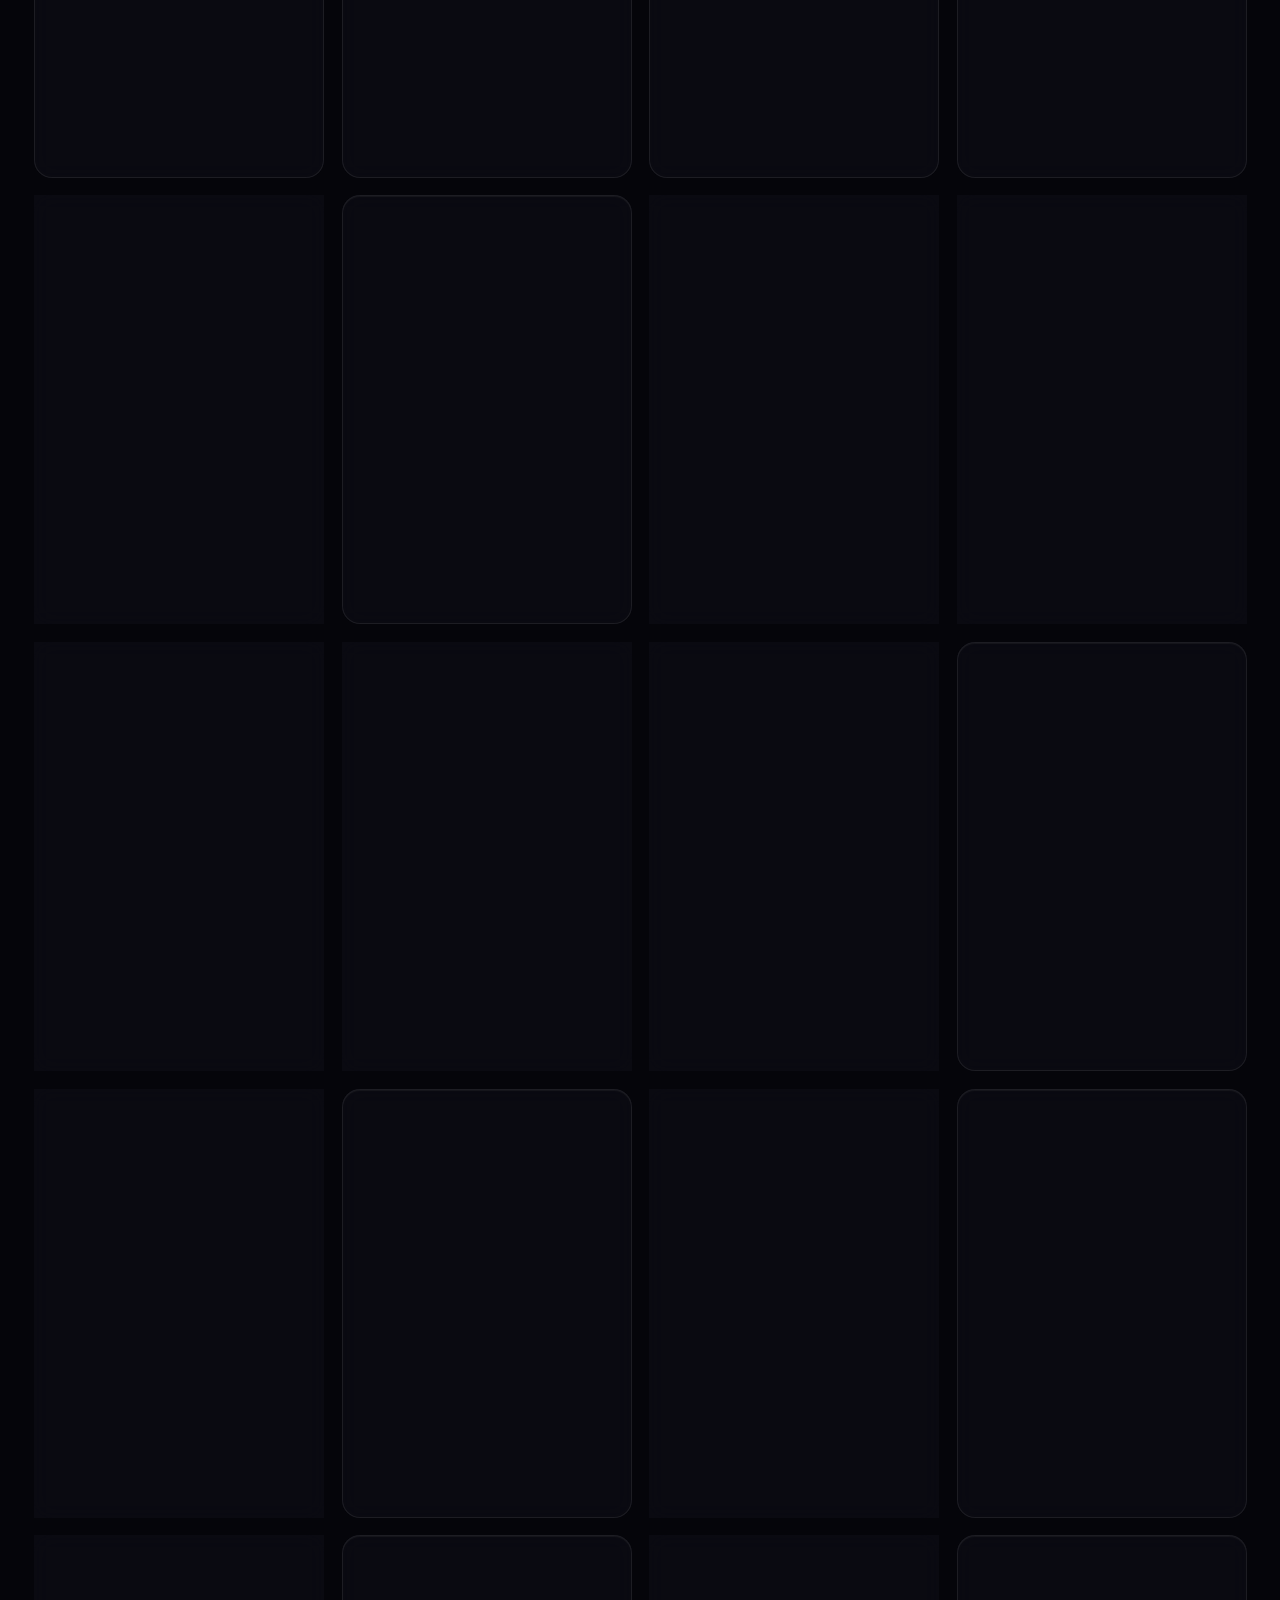
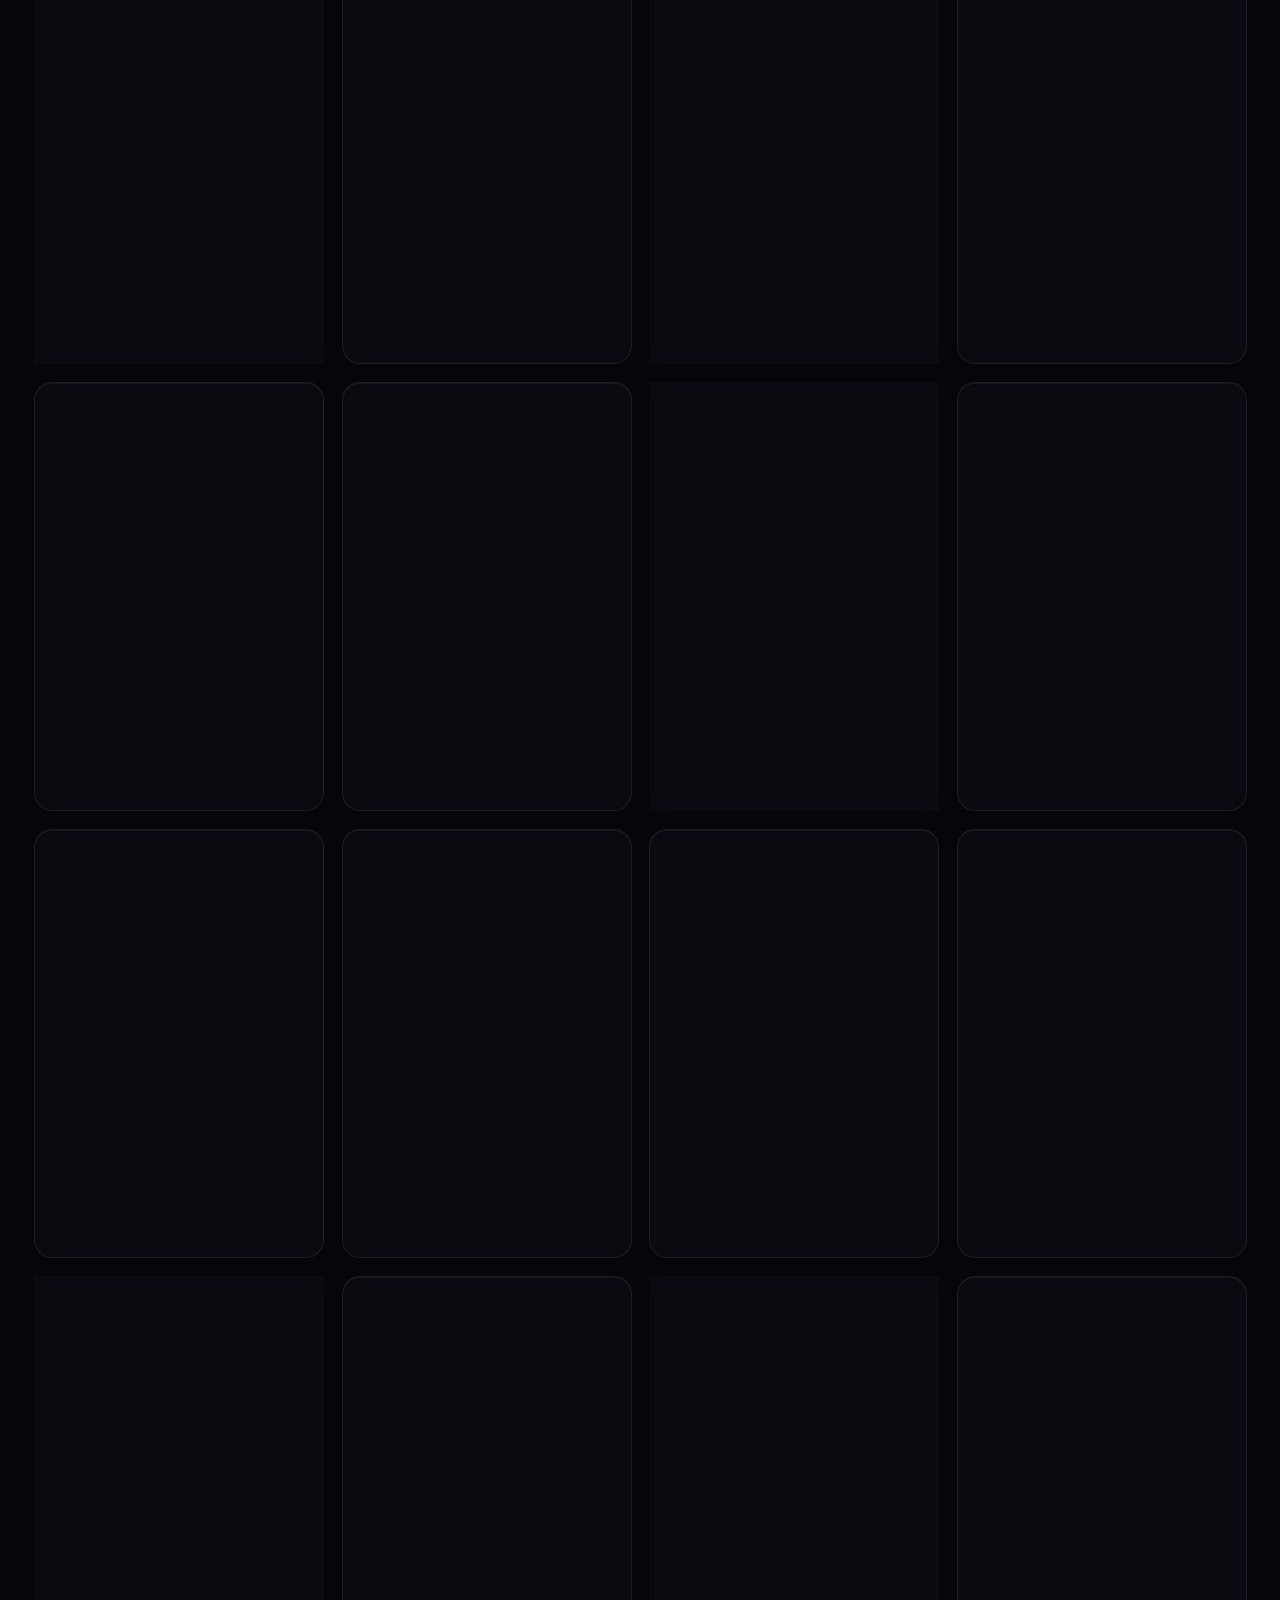
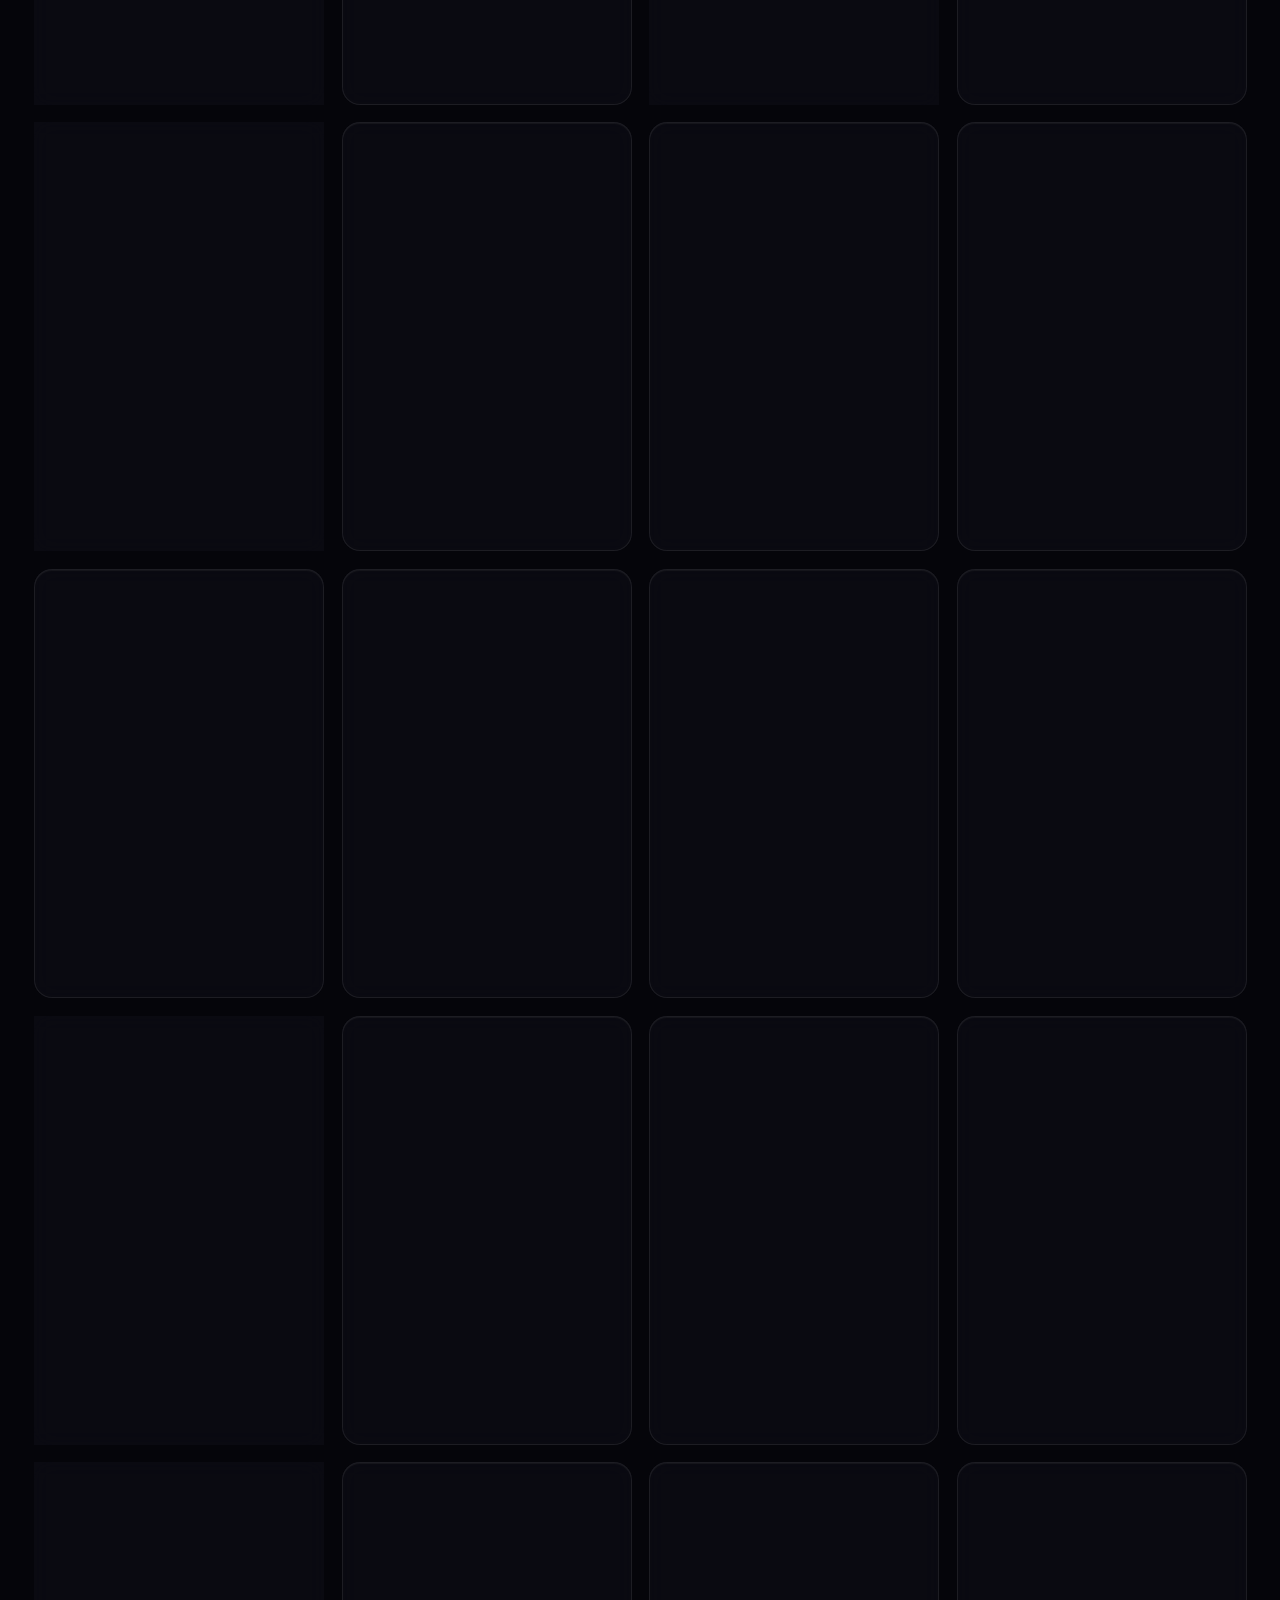
==== commit 6e476dcb: "Add live Solar Odyssey 3D animation lab Showcase every 3D animation and effect from the Solar Odysse" ====
--- a/index.html
+++ b/index.html
@@ -136,6 +136,10 @@
         <span class="mega-ico" aria-hidden="true">04</span>
         <span><b>Starter templates</b><small>Two full-page scenes: a 3D galaxy and a neon particle heart.</small></span>
       </a>
+      <a href="./solar-odyssey.html" class="mega-row">
+        <span class="mega-ico" aria-hidden="true">🪐</span>
+        <span><b>Solar Odyssey 3D lab</b><small>Every game animation — orbits, launches, landings, particles — rendered live in Three.js.</small></span>
+      </a>
       <a href="#after-effects" class="mega-row">
         <span class="mega-ico ae-menu-mark" aria-hidden="true">Ae</span>
         <span><b>After Effects export</b><small>A JSX builder — After Effects itself writes .aep / .aepx / .mogrt.</small></span>
@@ -180,6 +184,7 @@
       <a href="#inventory" class="mobile-link" data-close-menu>Inventory</a>
       <a href="#after-effects" class="mobile-link" data-close-menu>After Effects export</a>
       <a href="#templates" class="mobile-link" data-close-menu>Templates</a>
+      <a href="./solar-odyssey.html" class="mobile-link">Solar Odyssey 3D lab</a>
       <a href="./catalog.html" class="mobile-link">Text catalog</a>
       <a href="#how" class="mobile-link" data-close-menu>How it works</a>
       <a href="https://github.com/ayushghbk-afk/A-web-for-animation-" target="_blank" rel="noopener" class="mobile-link">GitHub</a>
@@ -408,17 +413,23 @@
         <p class="kicker">From the game · Solar Odyssey</p>
         <h2>Game animation, brought into the lab.</h2>
       </div>
-      <a class="btn-primary sm" href="./models/viewer.html">Open 3D viewer <span aria-hidden="true">↗</span></a>
-    </div>
-    <p class="game-showcase-lede">The supplied game pack is now part of this site: 102 export-ready assets, procedural shaders, launch sequences, planetary motion, particle bursts and surface-world set pieces. Browse the source behind every effect, then use the same visual language in your own UI.</p>
+      <div class="game-showcase-head-cta">
+        <a class="btn-primary sm" href="./solar-odyssey.html">Open the live 3D lab <span aria-hidden="true">↗</span></a>
+        <a class="btn-ghost sm" href="./models/viewer.html">GLB model viewer <span aria-hidden="true">↗</span></a>
+      </div>
+    </div>
+    <p class="game-showcase-lede">Every animation and effect from <strong>Solar Odyssey</strong> now runs live on this site — rendered in real time from the game's own procedural source, not pre-baked footage. Each card below opens an interactive Three.js scene: orbit, zoom, pause, speed up and replay. Hover a card for a taste; click to fly it.</p>
     <div class="game-showcase-grid">
-      <article class="game-feature game-feature-wide"><span class="game-feature-icon">◉</span><div><h3>Solar system motion</h3><p>Planet and moon spin, retrograde Venus and Uranus, cloud drift, rings, atmospheres, orbits and beacon pulses.</p><div class="game-tags"><b>8 planets</b><b>10 moons</b><b>4 stations</b></div></div></article>
-      <article class="game-feature"><span class="game-feature-icon">↗</span><div><h3>Launch &amp; landing</h3><p>Stage separation, ignition, ascent, atmospheric entry, heat-shield glow, retro plume and landing dust.</p></div></article>
-      <article class="game-feature"><span class="game-feature-icon">✦</span><div><h3>Particles &amp; gameplay FX</h3><p>Engine sparks, mining beams, explosions, entry streaks, asteroid tumbling and ship trails.</p></div></article>
-      <article class="game-feature"><span class="game-feature-icon">⌘</span><div><h3>Build your own rocket</h3><p>All 56 VAB parts are catalogued: tanks, engines, capsules, SRBs, fairings, chutes and solar arrays.</p></div></article>
-      <article class="game-feature"><span class="game-feature-icon">⌁</span><div><h3>Planetary surfaces</h3><p>Earth, Mars and Moon scenes with terrain, rover, astronaut, outpost, caches and science sites.</p></div></article>
-    </div>
-    <div class="game-showcase-foot"><span><strong>102</strong> models · <strong>10.6 MB</strong> pack · glTF binary</span><a href="./models/README.md">Read the asset map <span aria-hidden="true">→</span></a><a href="./models/MANIFEST.json">Browse manifest <span aria-hidden="true">→</span></a></div>
+      <a class="game-feature" href="./solar-odyssey.html#solar"><span class="game-feature-icon">🪐</span><div><h3>Solar system motion</h3><p>Sun fBm churn, 8 orbiting planets, retrograde spins, clouds, rings, atmospheres, stations and the asteroid belt.</p><div class="game-tags"><b>8 planets</b><b>10 moons</b><b>4 stations</b></div></div><span class="game-feature-go" aria-hidden="true">→</span></a>
+      <a class="game-feature" href="./solar-odyssey.html#launch"><span class="game-feature-icon">🚀</span><div><h3>Rocket launch &amp; staging</h3><p>Countdown, lift-off, gravity turn, real mass flow and visible stage separation into orbit.</p><div class="game-tags"><b>Odyssey I</b><b>physics</b></div></div><span class="game-feature-go" aria-hidden="true">→</span></a>
+      <a class="game-feature" href="./solar-odyssey.html#landing"><span class="game-feature-icon">🛬</span><div><h3>Landing cinematic</h3><p>Atmospheric entry streaks, heat-shield glow, retro plume, flip, suicide burn and touchdown dust.</p></div><span class="game-feature-go" aria-hidden="true">→</span></a>
+      <a class="game-feature" href="./solar-odyssey.html#ship"><span class="game-feature-icon">🛸</span><div><h3>Ship flight &amp; trail</h3><p>The procedural ship in cruise — flickering engine flame, glow light and a fading ribbon trail.</p></div><span class="game-feature-go" aria-hidden="true">→</span></a>
+      <a class="game-feature" href="./solar-odyssey.html#fx"><span class="game-feature-icon">✦</span><div><h3>Particles &amp; gameplay FX</h3><p>Three pooled particle systems — engine, mining, explosion — plus the stretching mining laser beam.</p></div><span class="game-feature-go" aria-hidden="true">→</span></a>
+      <a class="game-feature" href="./solar-odyssey.html#asteroids"><span class="game-feature-icon">☄️</span><div><h3>Asteroid belt</h3><p>Instanced tumbling rocks in iron, nickel, ice and rare-mineral, each with its own spin.</p></div><span class="game-feature-go" aria-hidden="true">→</span></a>
+      <a class="game-feature" href="./solar-odyssey.html#station"><span class="game-feature-icon">🛰️</span><div><h3>Space station</h3><p>A torus habitat ring with docking hub, spokes, glowing windows and a pulsing beacon.</p></div><span class="game-feature-go" aria-hidden="true">→</span></a>
+      <a class="game-feature" href="./solar-odyssey.html#astronaut"><span class="game-feature-icon">🧑‍🚀</span><div><h3>Astronaut EVA walk</h3><p>The walk cycle and low-gravity jumps on the procedural Martian surface around the outpost.</p></div><span class="game-feature-go" aria-hidden="true">→</span></a>
+    </div>
+    <div class="game-showcase-foot"><span><strong>8</strong> live scenes · <strong>102</strong> export-ready models · <strong>10.6 MB</strong> glTF pack</span><a href="./models/README.md">Read the asset map <span aria-hidden="true">→</span></a><a href="./models/MANIFEST.json">Browse manifest <span aria-hidden="true">→</span></a></div>
   </section>
 
   <section class="outro">
@@ -476,6 +487,7 @@
       <a href="#product">Categories</a>
       <a href="#after-effects">After Effects export</a>
       <a href="#templates">Starter templates</a>
+      <a href="./solar-odyssey.html">Solar Odyssey 3D lab</a>
       <a href="./catalog.html">Text catalog</a>
       <a href="#how">How it works</a>
     </div>
--- a/css/site.css
+++ b/css/site.css
@@ -2238,9 +2238,11 @@
 .game-showcase-head { align-items: end; }
 .game-showcase-head h2 { max-width: 650px; }
 .game-showcase-head .btn-primary { white-space: nowrap; }
+.game-showcase-head-cta { display: flex; flex-wrap: wrap; gap: 10px; align-items: center; }
 .game-showcase-lede { max-width: 760px; margin: 18px 0 34px; color: var(--muted); font-size: 1.05rem; line-height: 1.75; }
+.game-showcase-lede strong { color: var(--text); }
 .game-showcase-grid { display: grid; grid-template-columns: repeat(4, 1fr); gap: 14px; }
-.game-feature { min-height: 190px; padding: 22px; border: 1px solid color-mix(in srgb, var(--line) 75%, transparent); border-radius: 18px; background: linear-gradient(145deg, color-mix(in srgb, var(--panel-solid) 88%, #121e3a), color-mix(in srgb, var(--panel-solid) 94%, transparent)); transition: transform .3s ease, border-color .3s ease, box-shadow .3s ease; }
+.game-feature { position: relative; display: flex; flex-direction: column; min-height: 190px; padding: 22px; border: 1px solid color-mix(in srgb, var(--line) 75%, transparent); border-radius: 18px; background: linear-gradient(145deg, color-mix(in srgb, var(--panel-solid) 88%, #121e3a), color-mix(in srgb, var(--panel-solid) 94%, transparent)); transition: transform .3s ease, border-color .3s ease, box-shadow .3s ease; text-decoration: none; color: inherit; }
 .game-feature:hover { transform: translateY(-5px); border-color: color-mix(in srgb, var(--accent) 60%, var(--line)); box-shadow: 0 18px 40px -28px var(--accent); }
 .game-feature-wide { grid-column: span 2; }
 .game-feature-icon { display: inline-grid; place-items: center; width: 38px; height: 38px; margin-bottom: 24px; border: 1px solid color-mix(in srgb, var(--accent) 55%, transparent); border-radius: 11px; color: var(--accent); font-size: 1.25rem; background: color-mix(in srgb, var(--accent) 10%, transparent); }
@@ -2248,6 +2250,8 @@
 .game-feature p { margin: 0; color: var(--muted); font-size: .88rem; line-height: 1.6; }
 .game-tags { display: flex; flex-wrap: wrap; gap: 7px; margin-top: 16px; }
 .game-tags b { padding: 5px 8px; border-radius: 999px; color: var(--accent); background: color-mix(in srgb, var(--accent) 10%, transparent); font: 600 .68rem var(--mono); }
+.game-feature-go { position: absolute; top: 20px; right: 20px; color: var(--muted); font: 600 1.05rem var(--mono); transition: transform .25s ease, color .25s ease; }
+.game-feature:hover .game-feature-go { transform: translateX(4px); color: var(--accent); }
 .game-showcase-foot { display: flex; flex-wrap: wrap; gap: 22px; align-items: center; margin-top: 22px; color: var(--muted); font: .75rem var(--mono); }
 .game-showcase-foot strong { color: var(--text); }
 .game-showcase-foot a { color: var(--accent); text-decoration: none; }
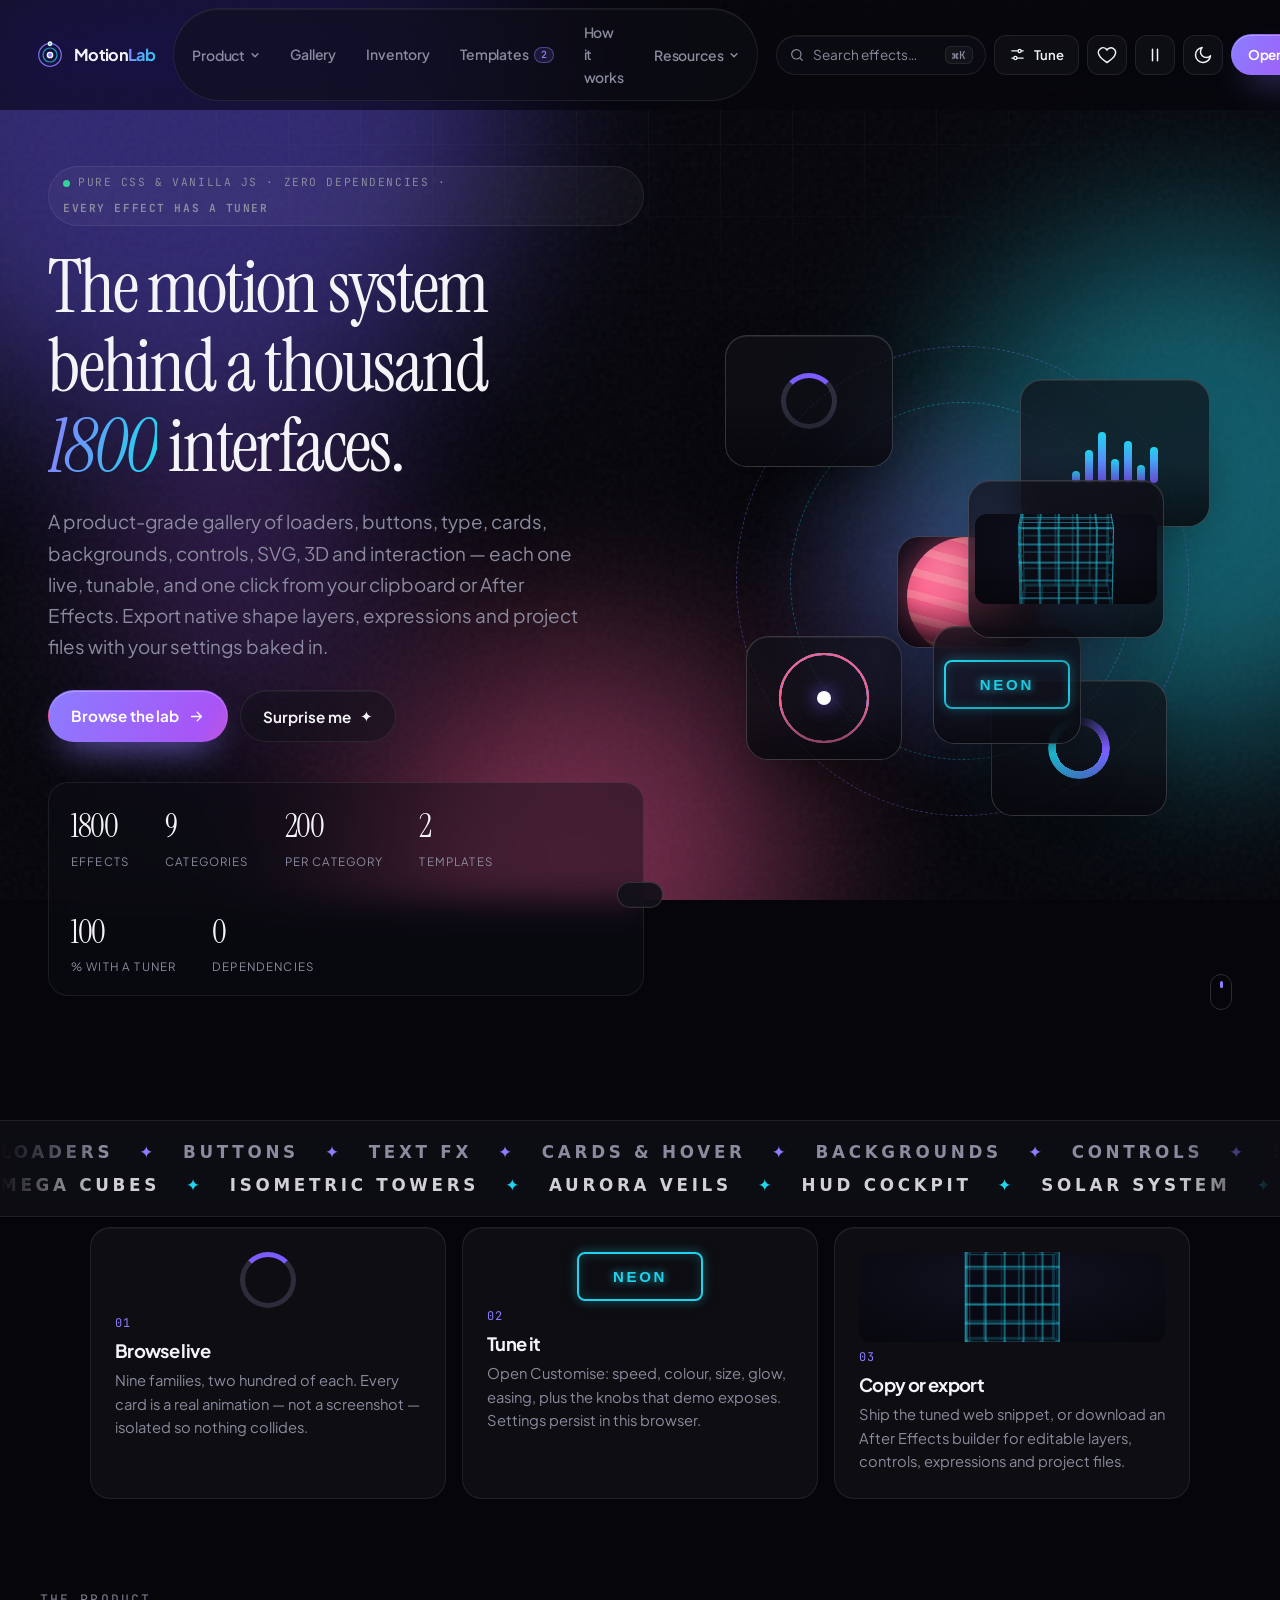
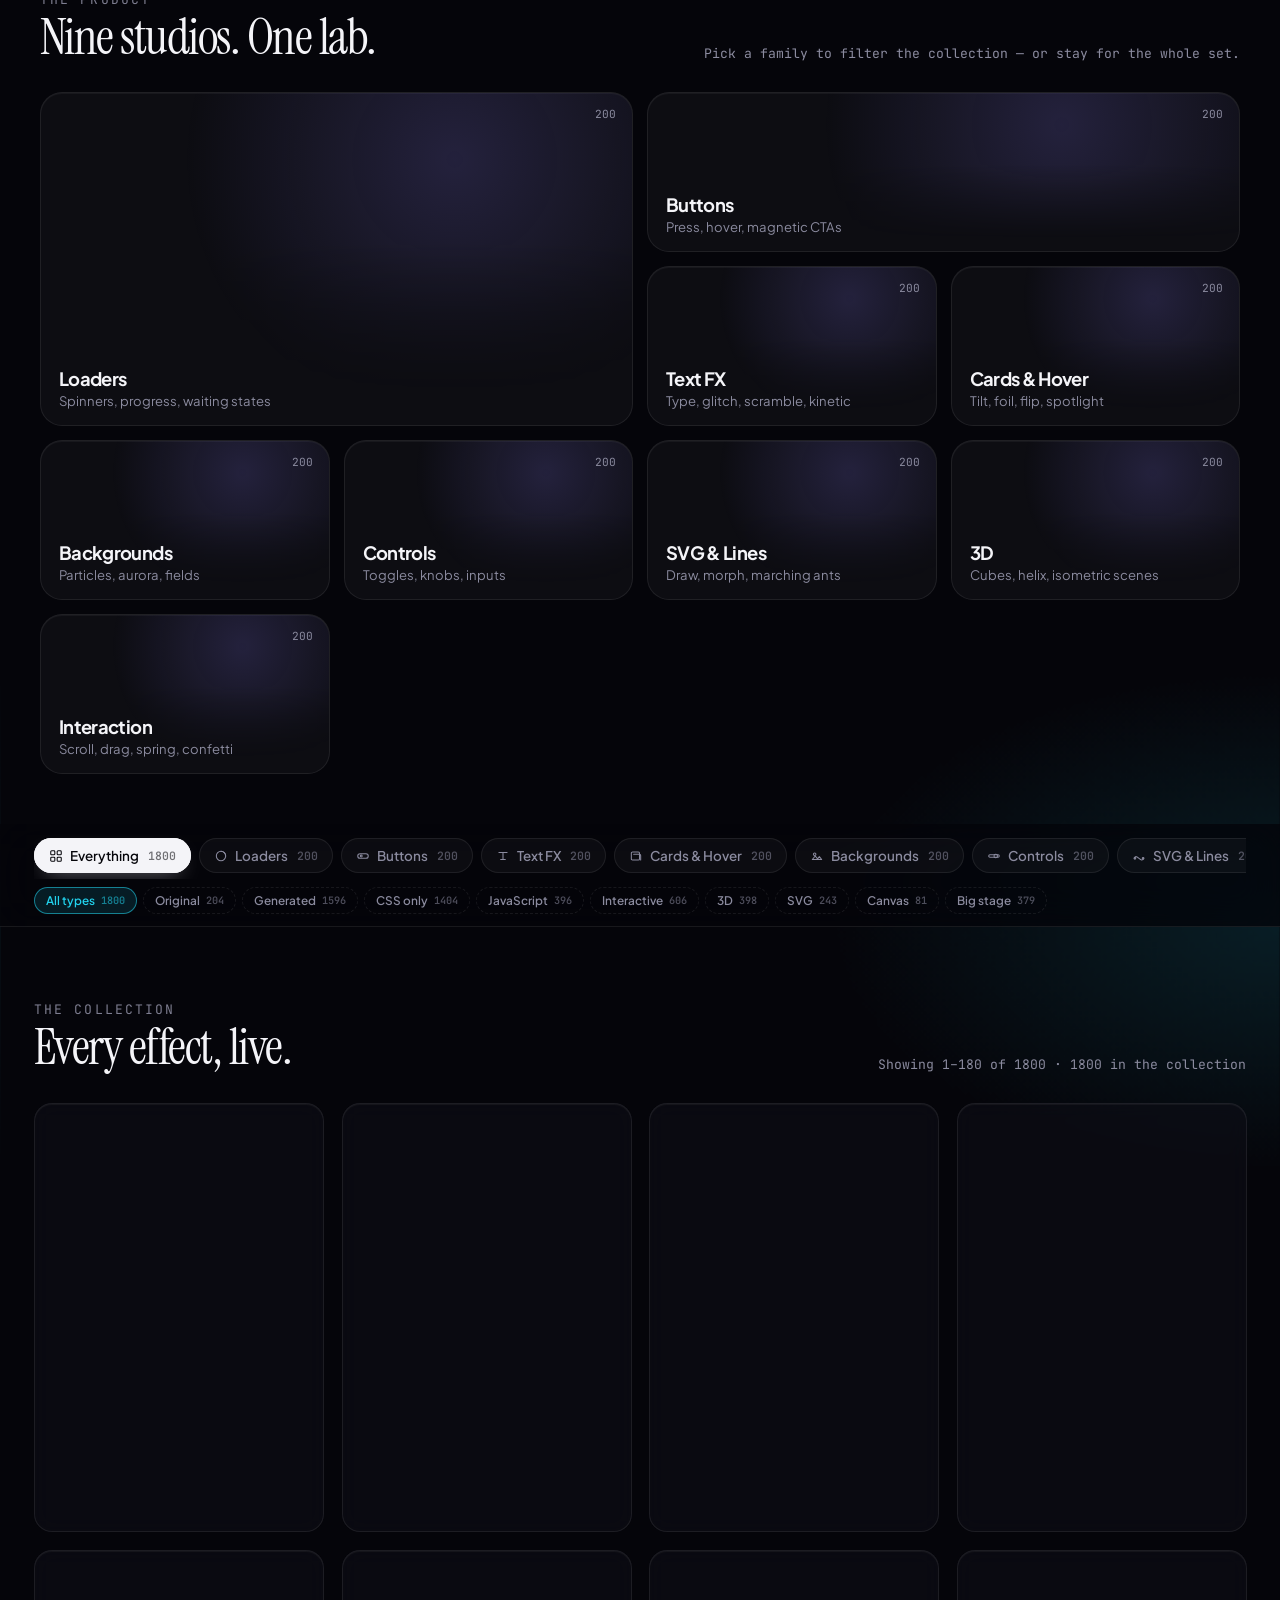
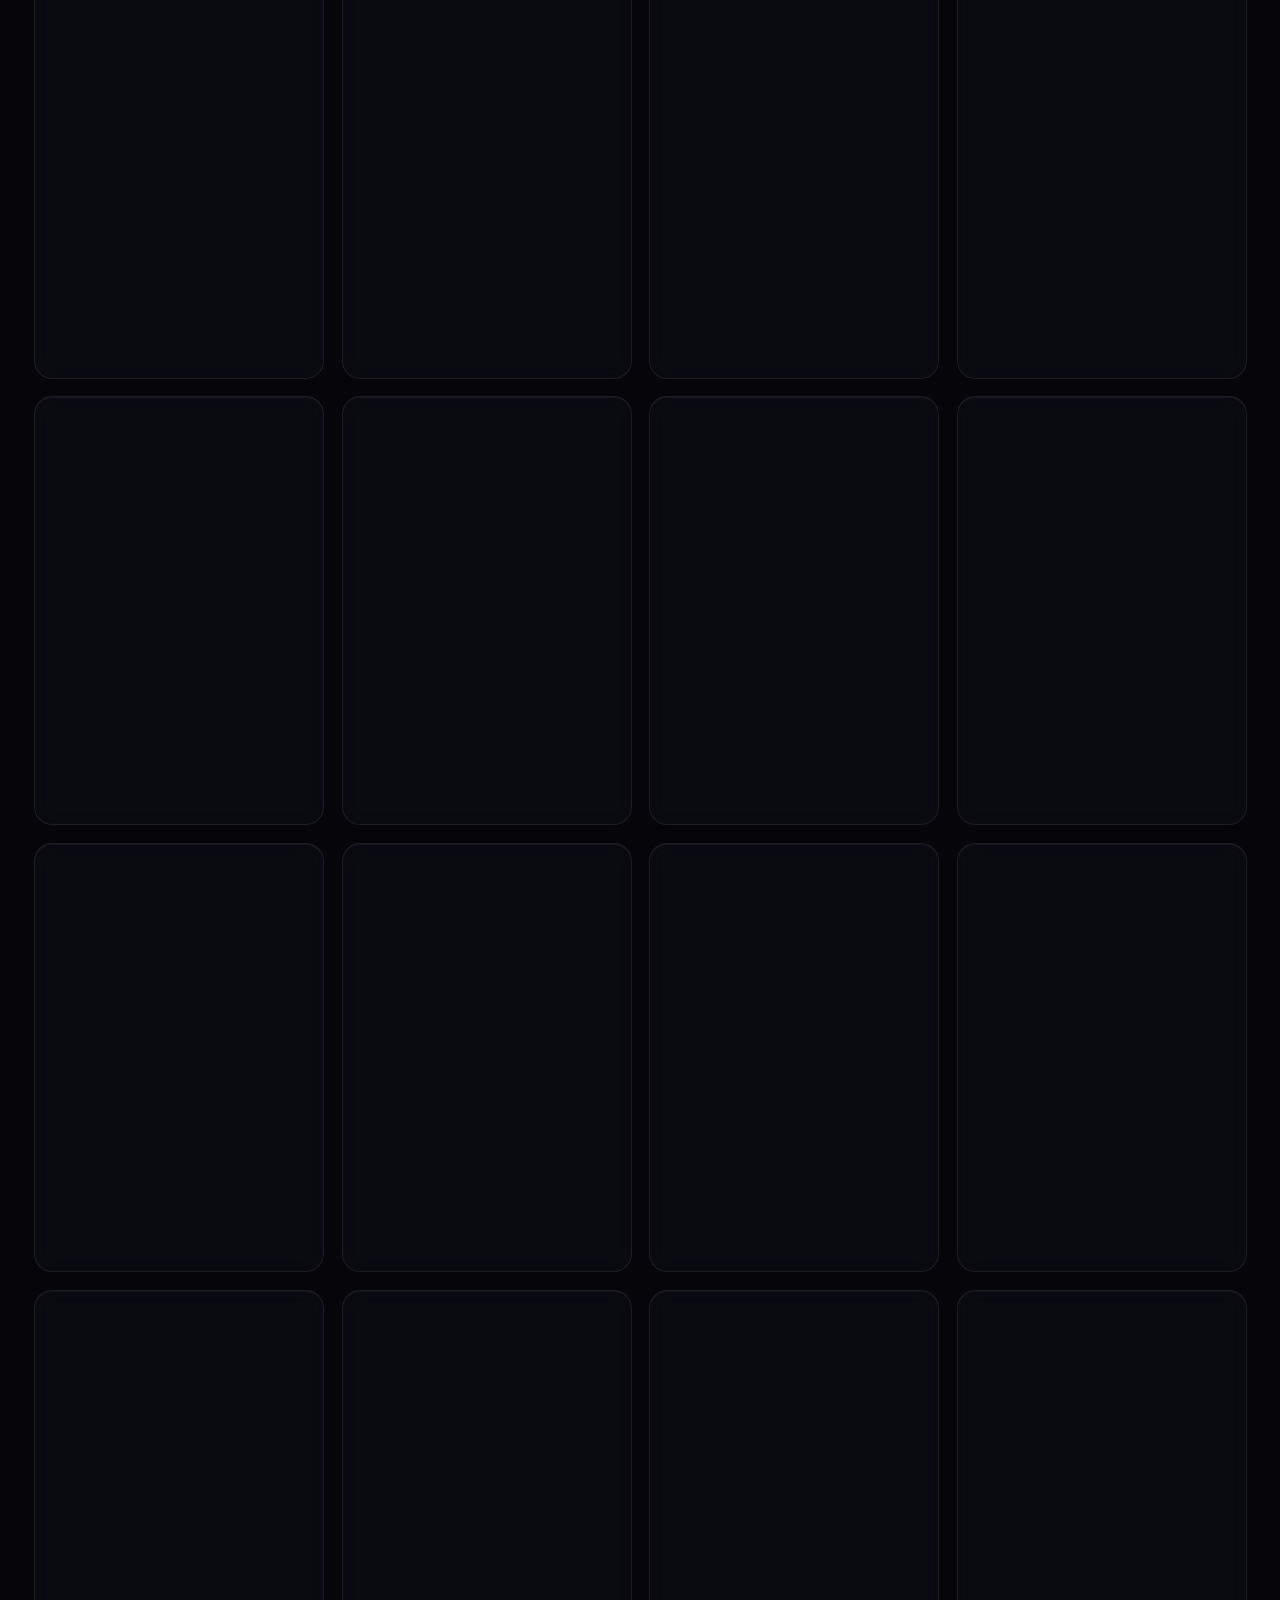
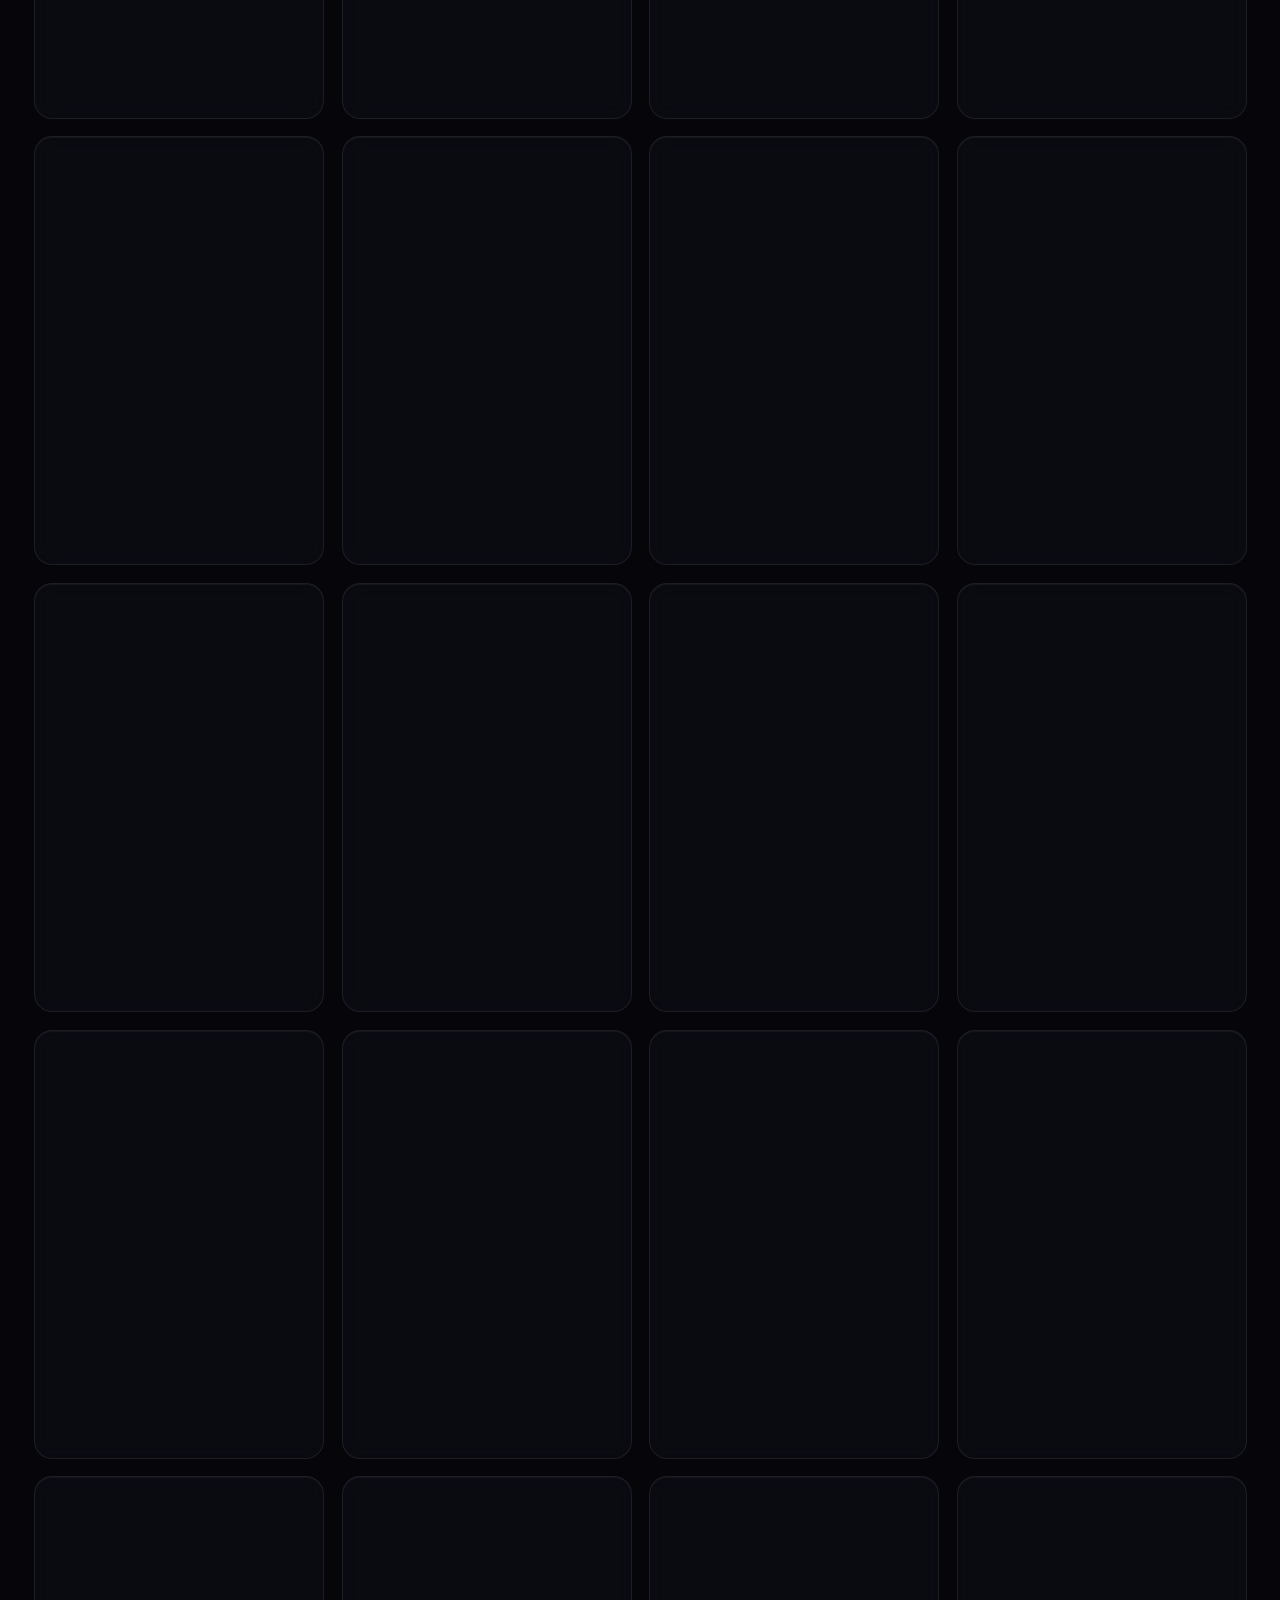
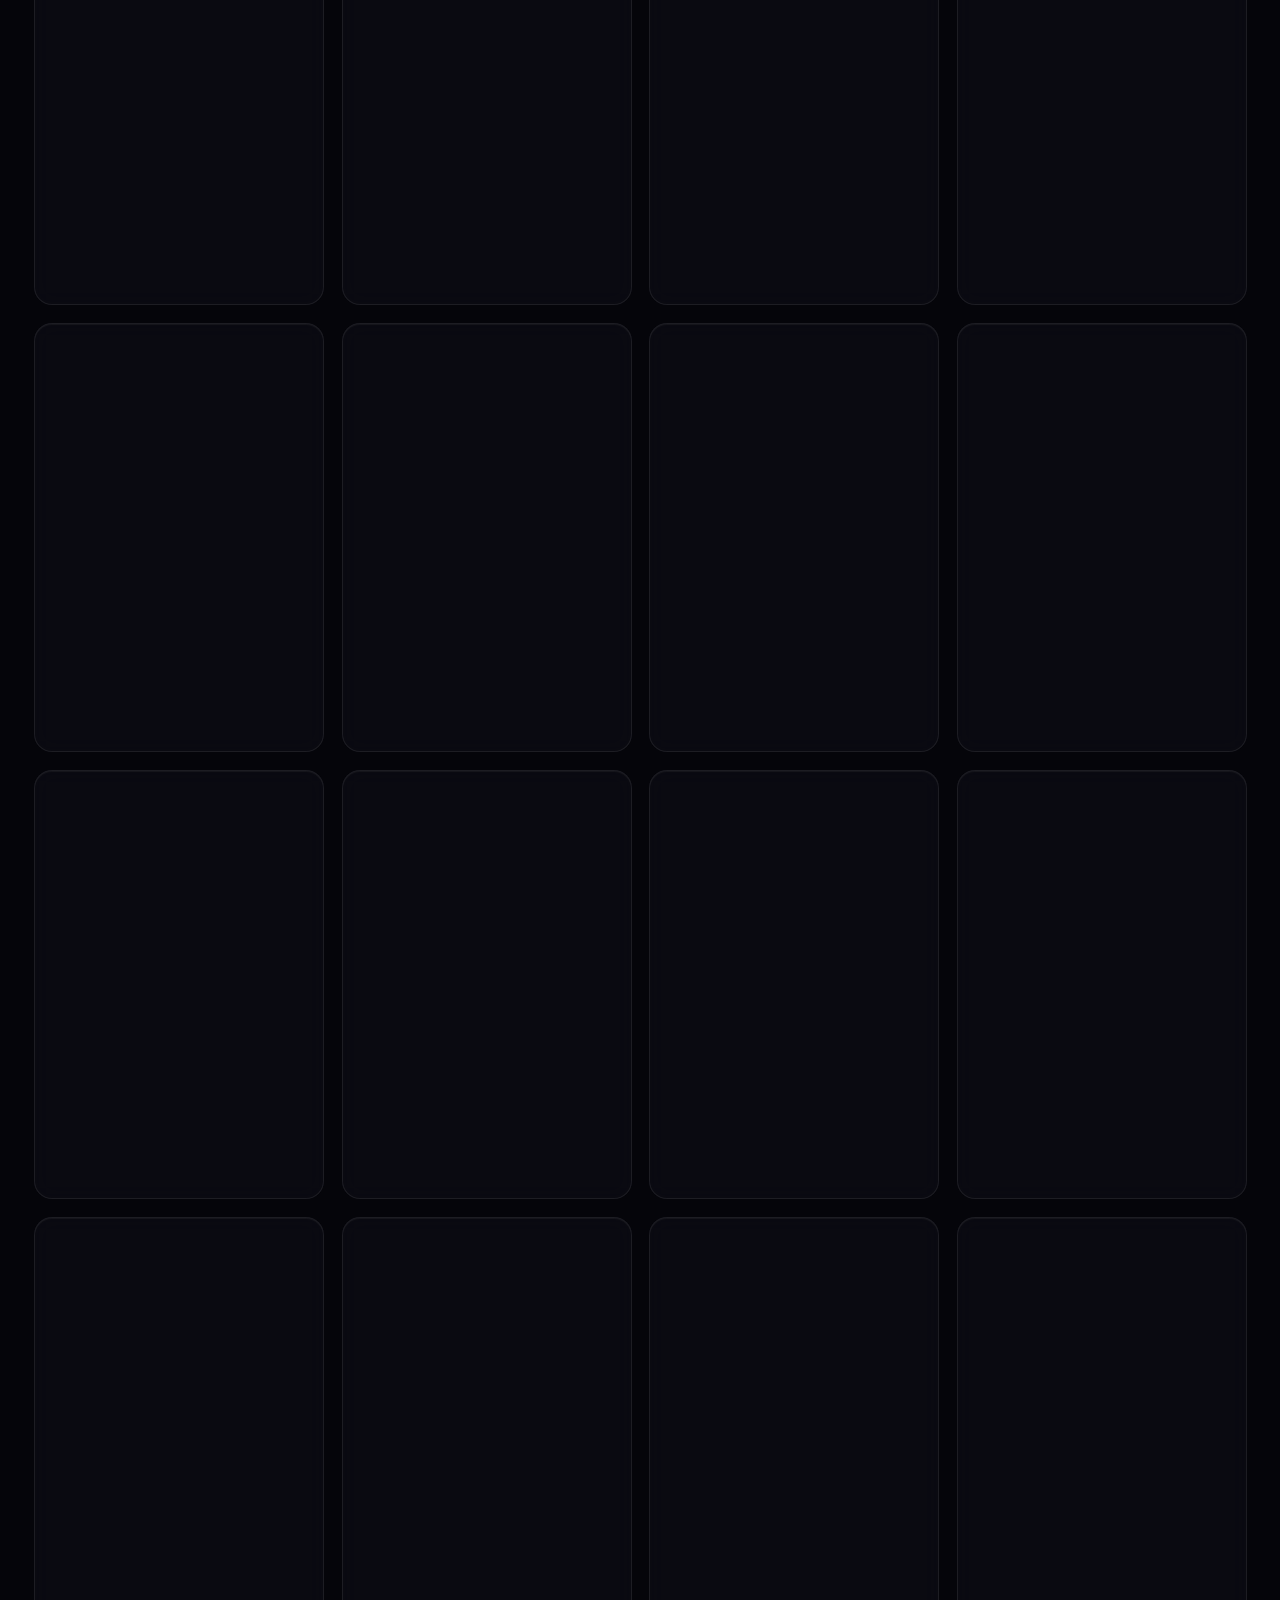
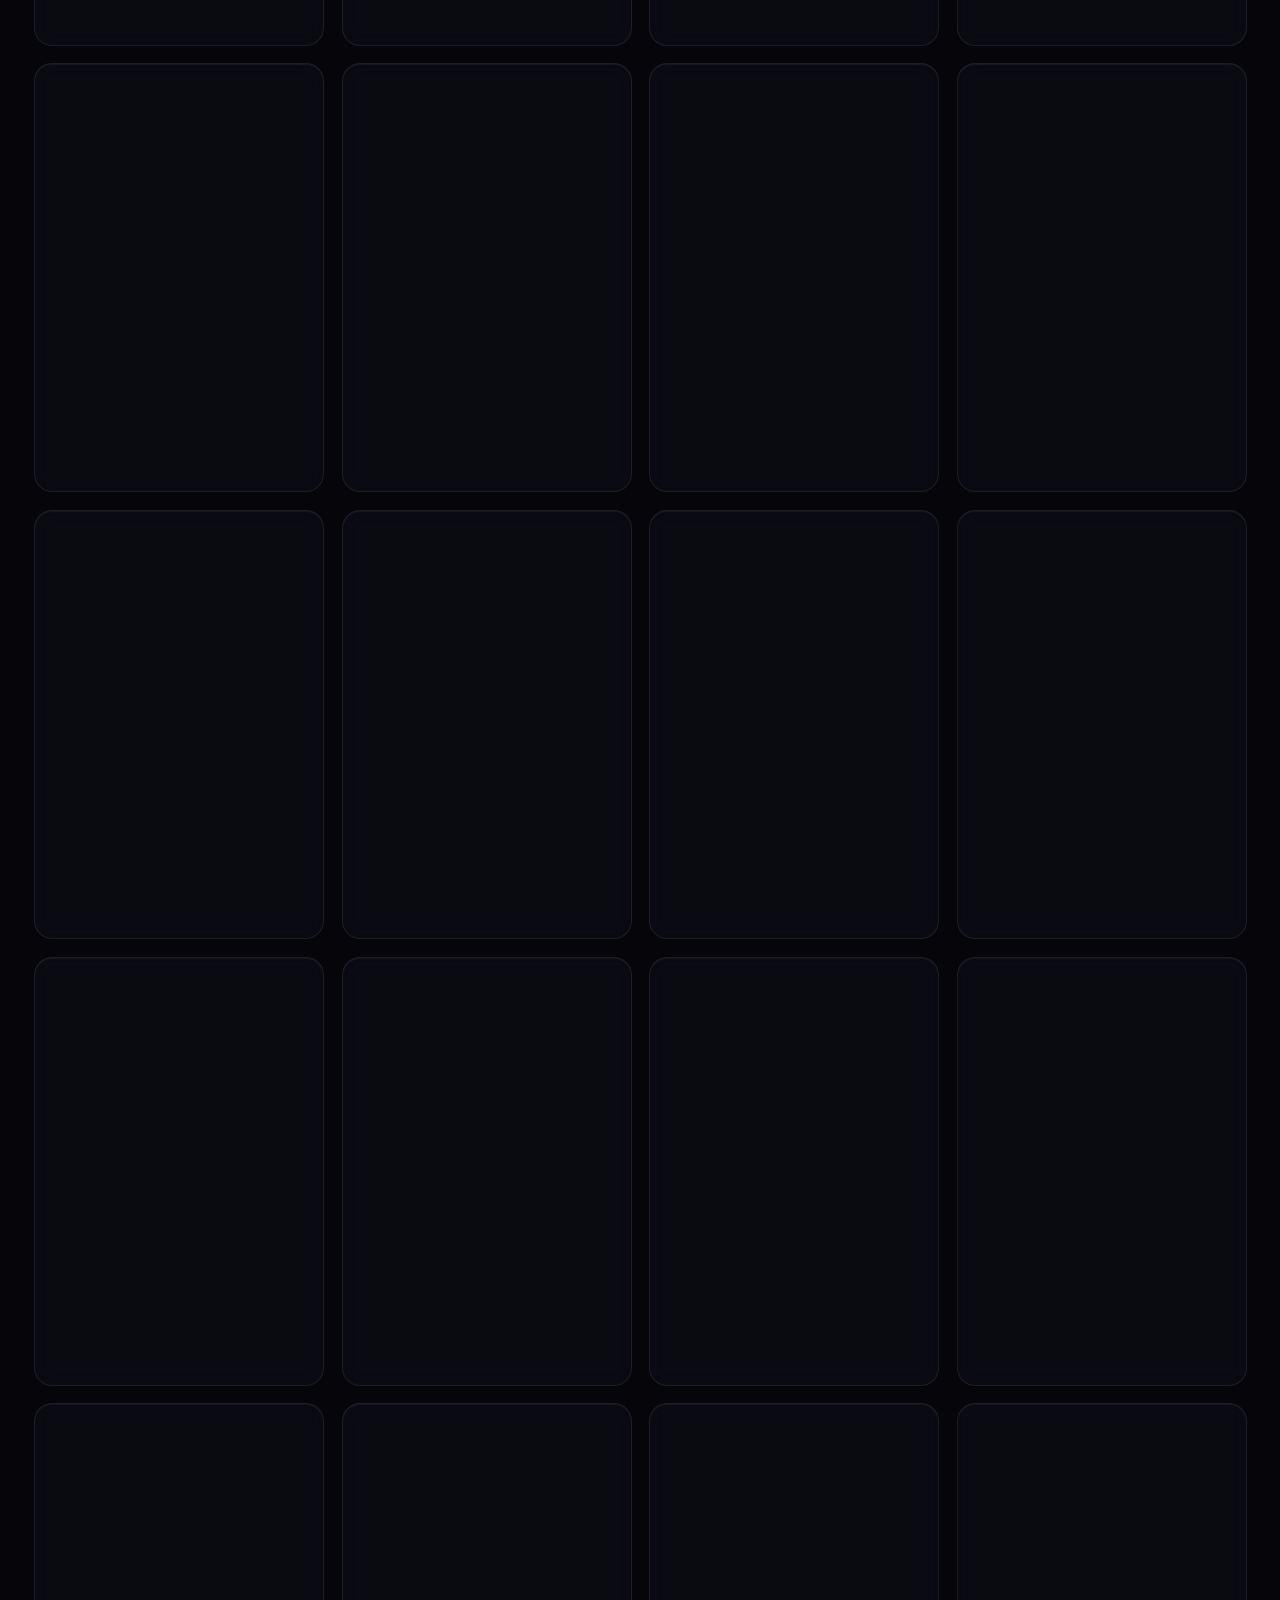
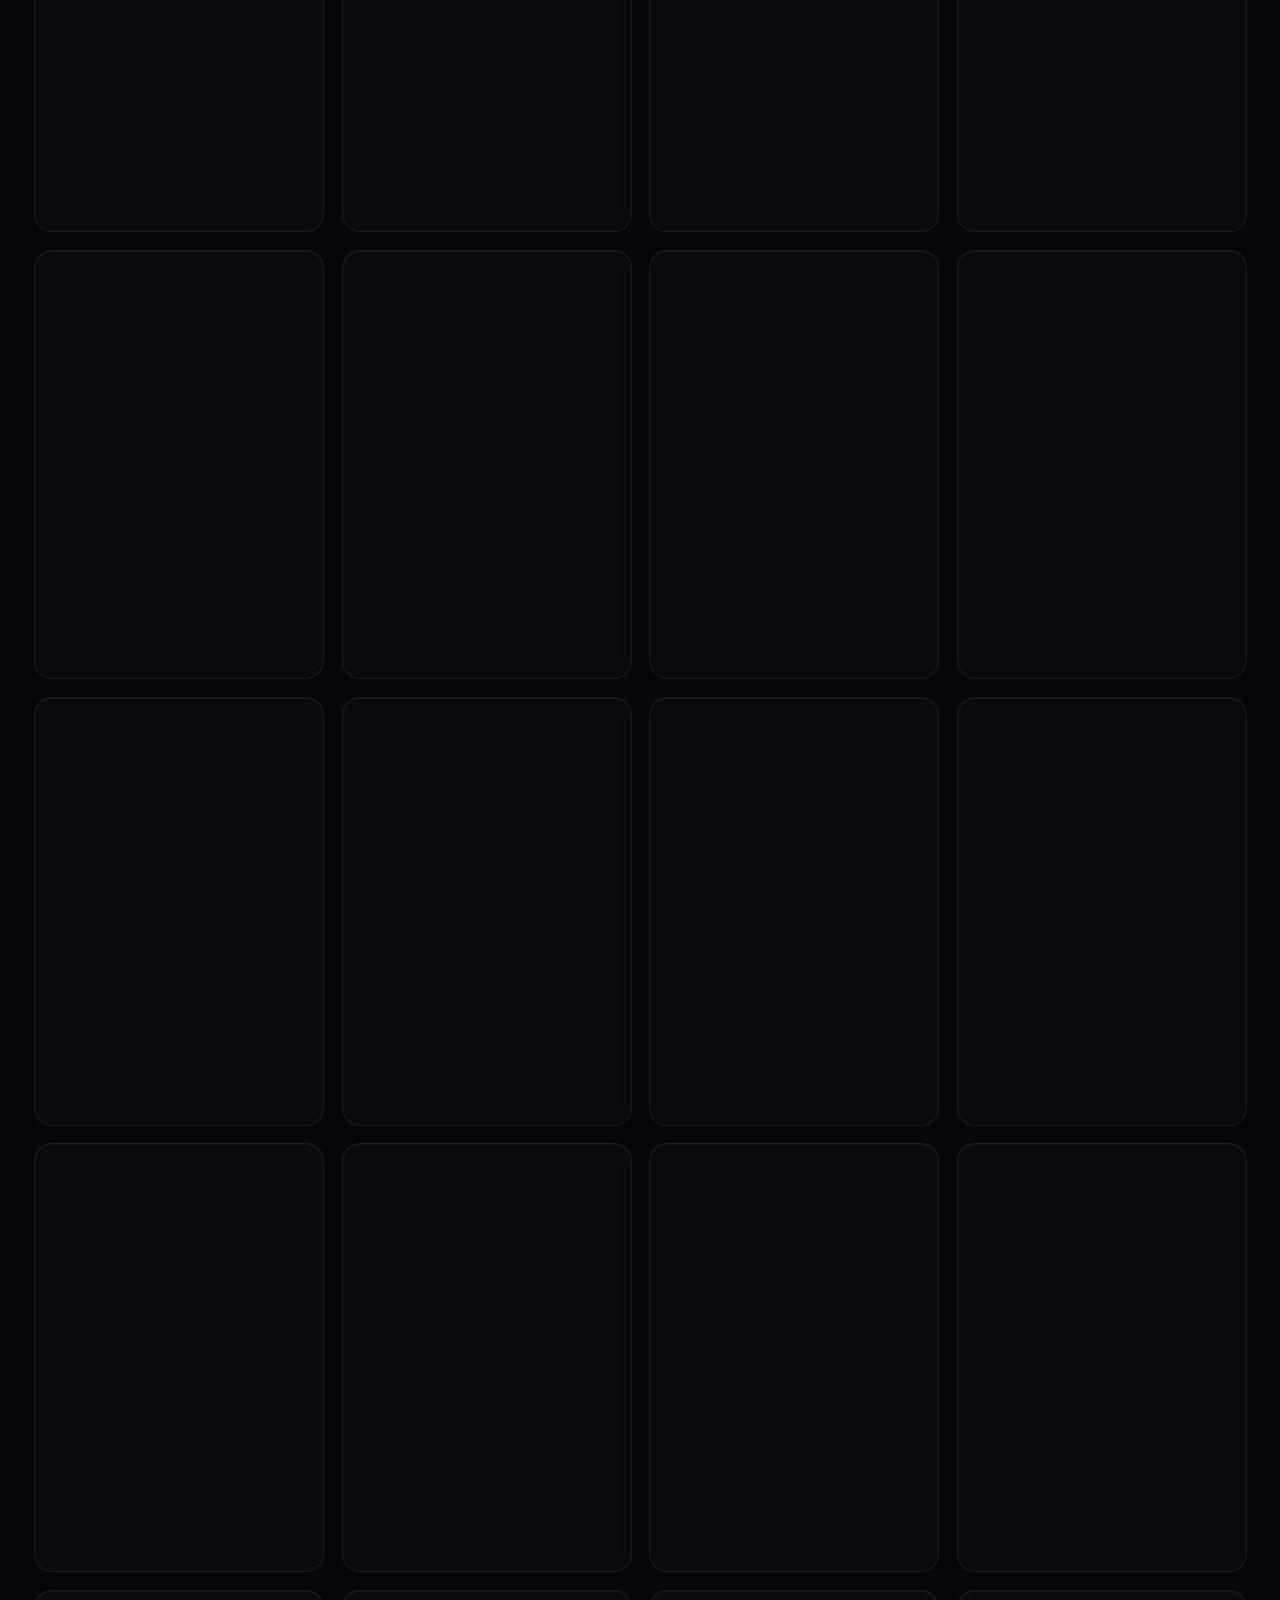
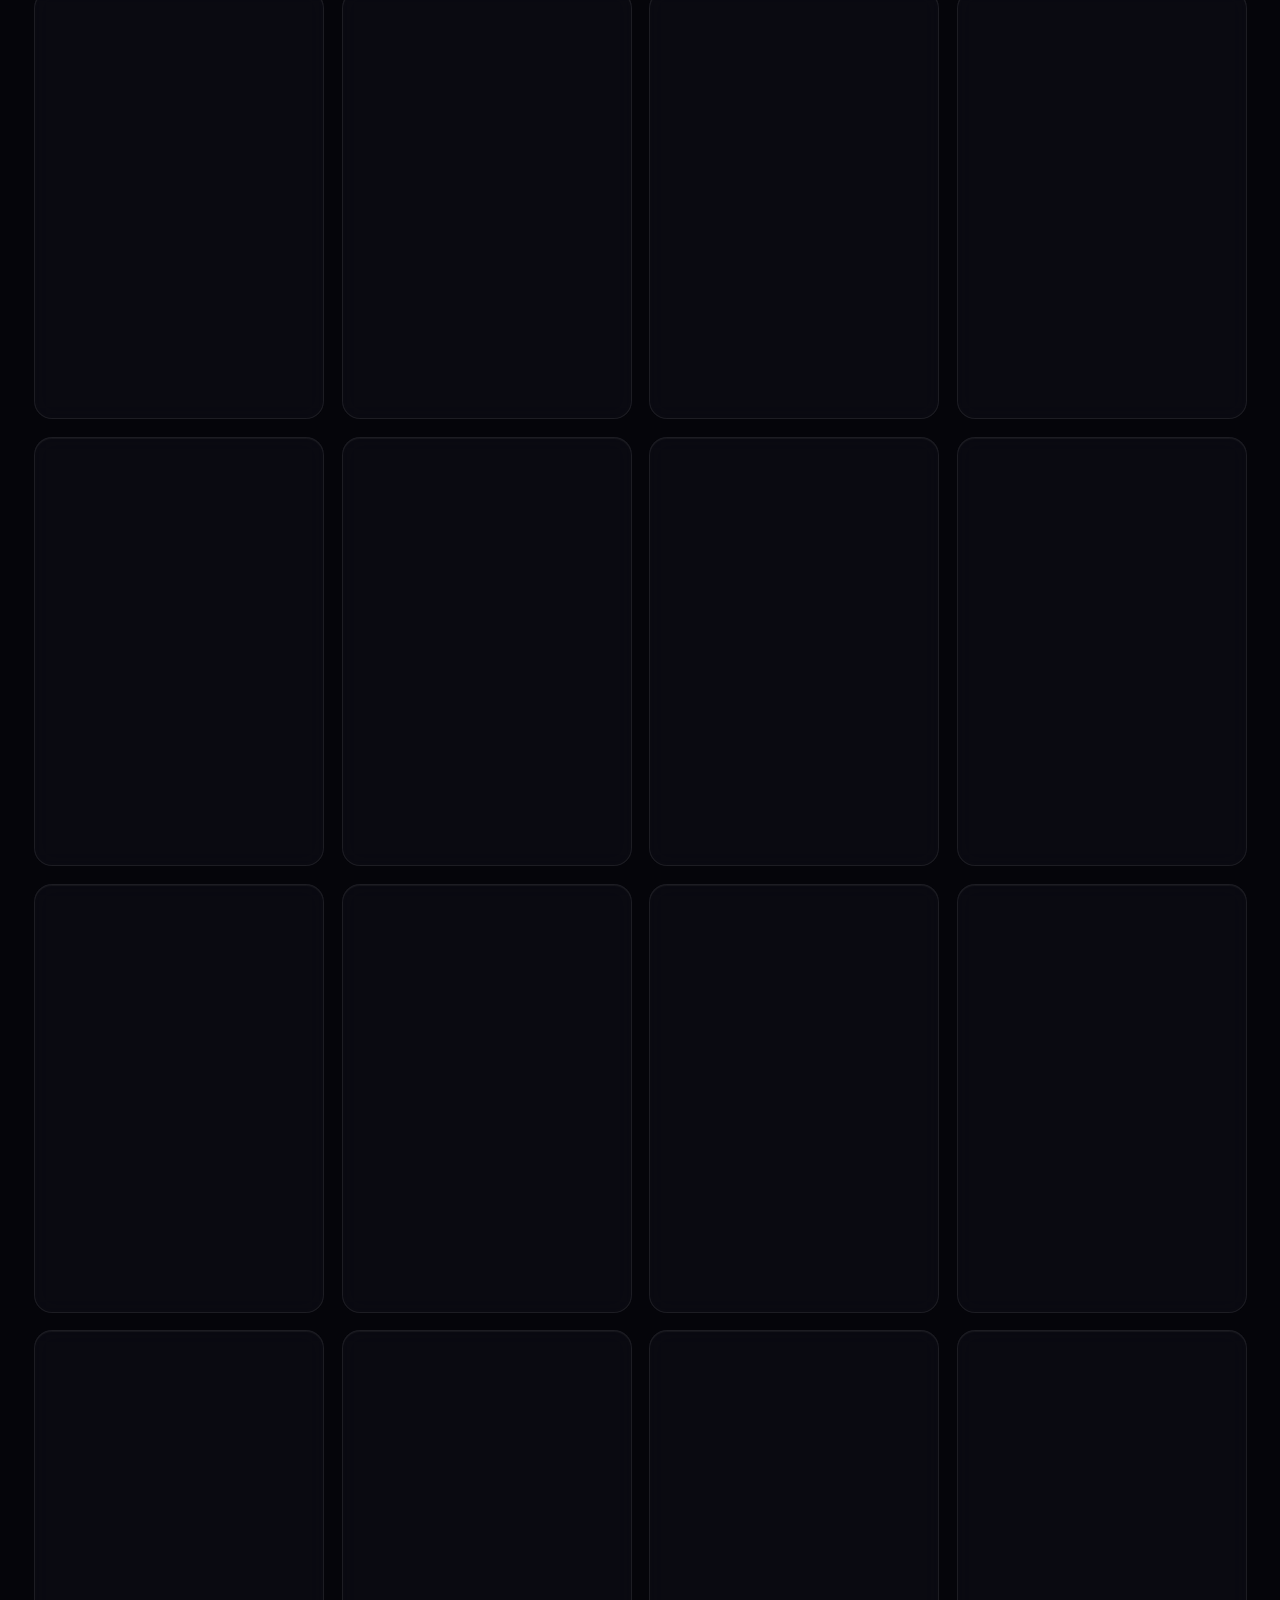
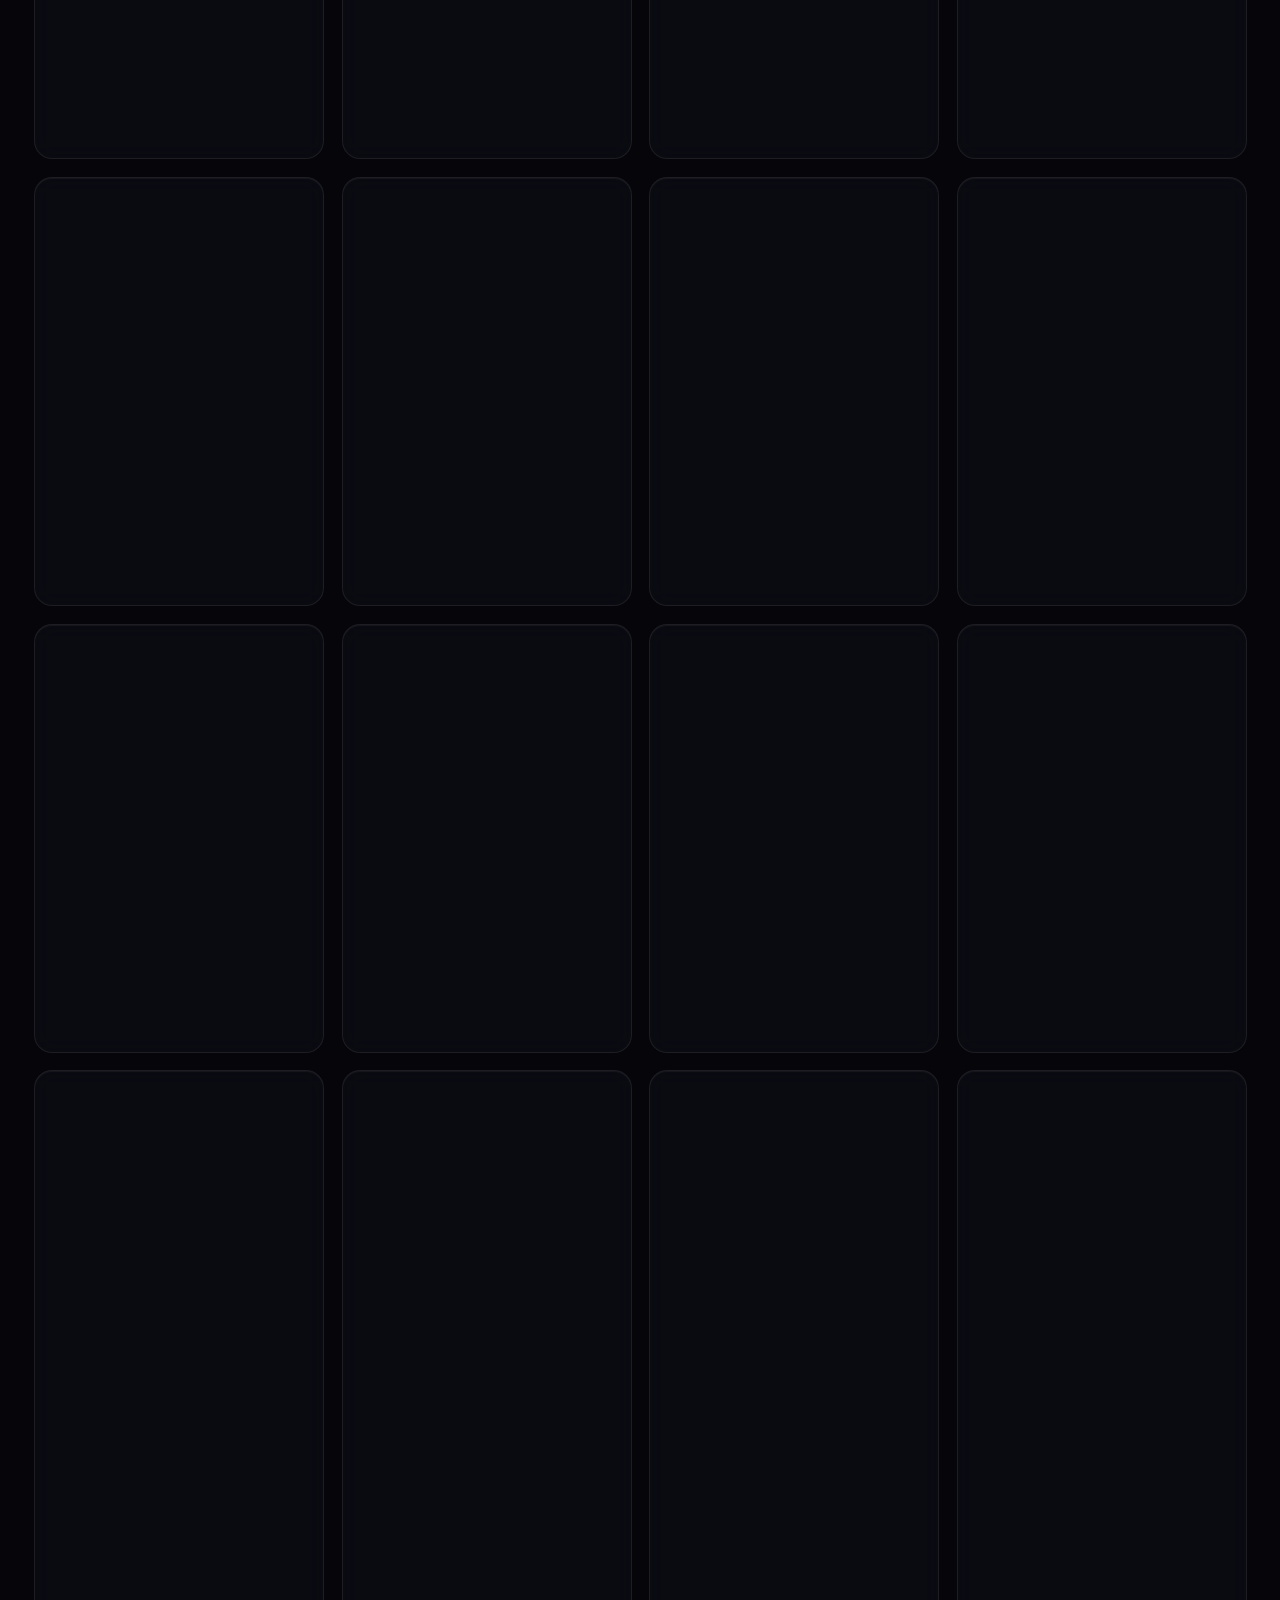
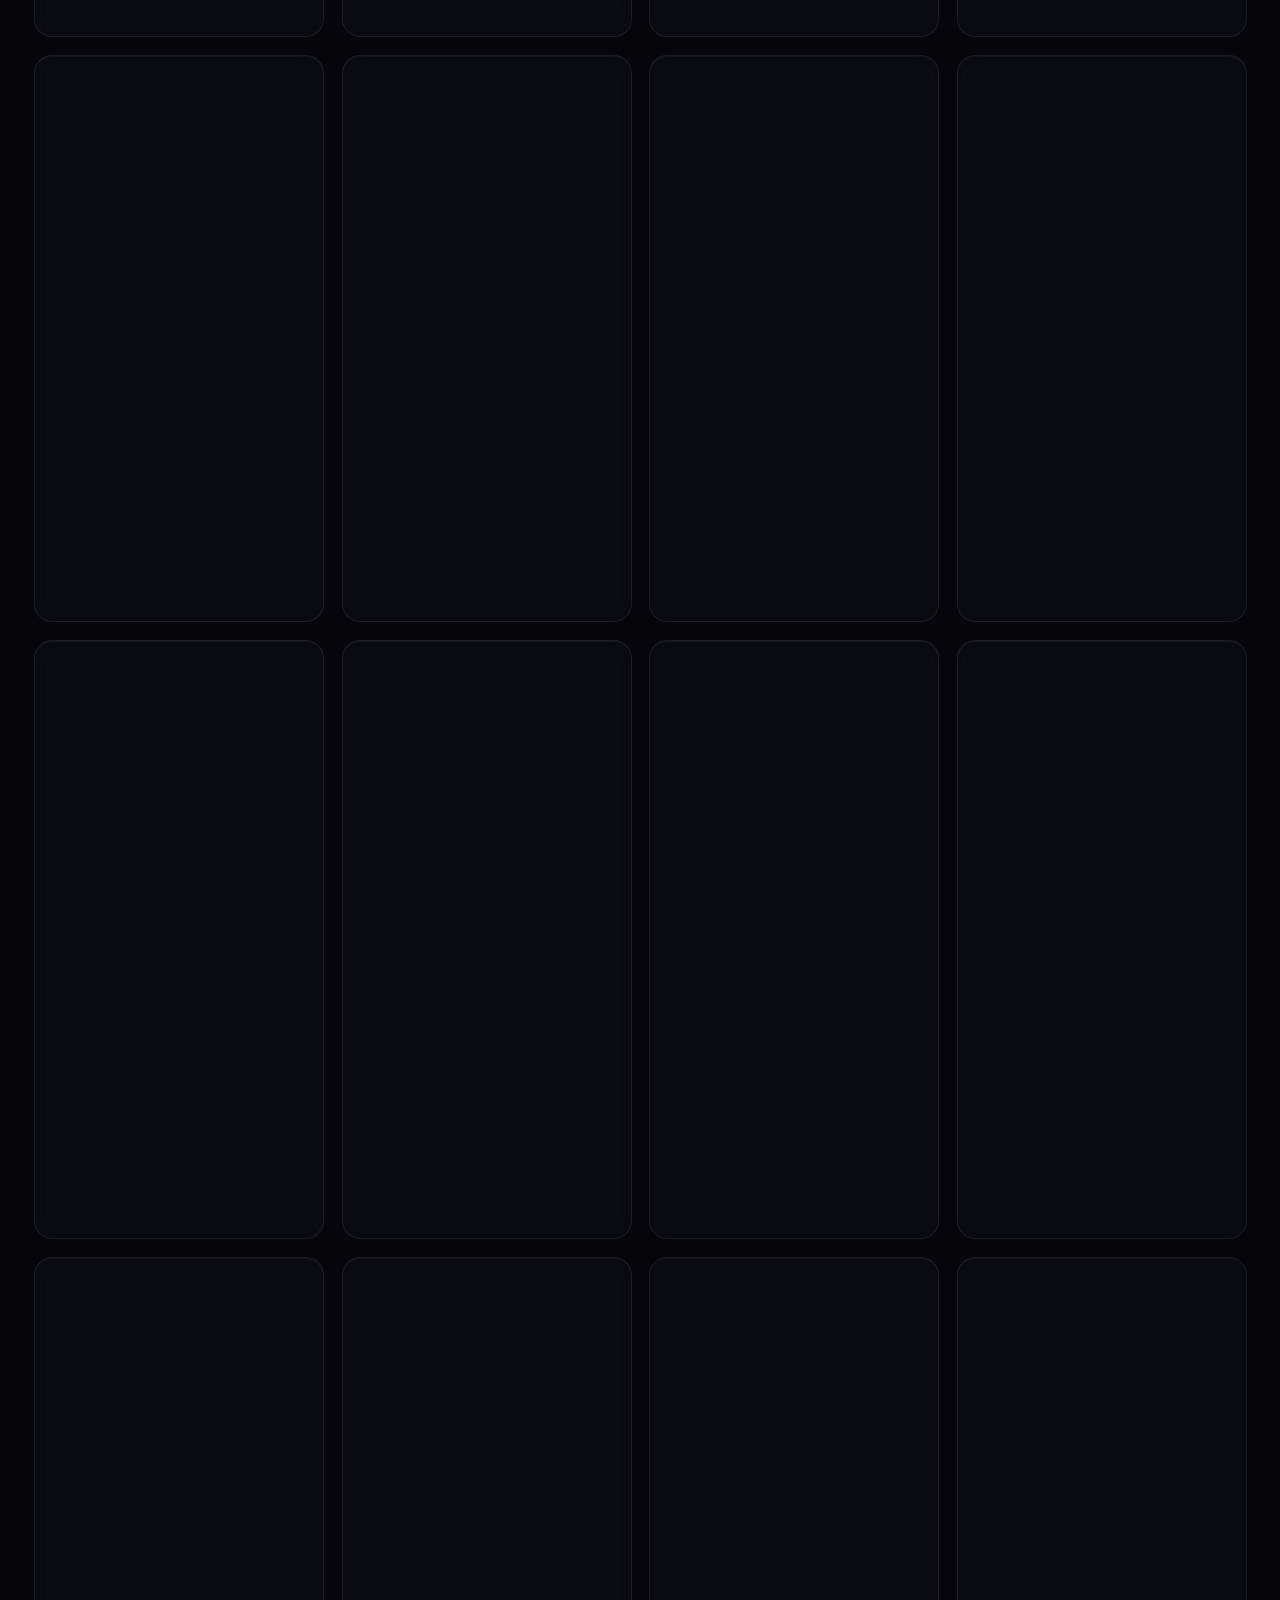
==== commit 7bf70d95: "Revert "Add 4 categories (Data, Nature, Retro, Transitions) with 400 animations each — 3,400 total"" ====
--- a/index.html
+++ b/index.html
@@ -3,8 +3,8 @@
 <head>
 <meta charset="UTF-8" />
 <meta name="viewport" content="width=device-width, initial-scale=1.0, viewport-fit=cover" />
-<title>Motion Lab — 3,400 Web Animations, every one customisable</title>
-<meta name="description" content="An open gallery of 3,400 CSS and JavaScript animations across 13 categories. Retune every effect, copy the web code, share a deep link, or generate an After Effects JSX builder that recreates its motion with native editable layers." />
+<title>Motion Lab — 1,800 Web Animations, every one customisable</title>
+<meta name="description" content="An open gallery of 1,800 CSS and JavaScript animations across 9 categories. Retune every effect, copy the web code, share a deep link, or generate an After Effects JSX builder that recreates its motion with native editable layers." />
 <meta name="theme-color" id="themeColorMeta" content="#05050a" />
 <script>
 /* Apply the saved theme — and the matching mobile browser chrome colour —
@@ -20,12 +20,12 @@
 </script>
 <meta name="robots" content="index,follow" />
 <link rel="canonical" href="https://ayushghbk-afk.github.io/A-web-for-animation-/" />
-<meta property="og:title" content="Motion Lab — 3,400 customisable Web Animations" />
-<meta property="og:description" content="200 animations in each of 13 categories, a tuner on every one, full-page starter templates, and a native After Effects builder for every effect." />
+<meta property="og:title" content="Motion Lab — 1,800 customisable Web Animations" />
+<meta property="og:description" content="200 animations in each of 9 categories, a tuner on every one, full-page starter templates, and a native After Effects builder for every effect." />
 <meta property="og:type" content="website" />
 <meta property="og:url" content="https://ayushghbk-afk.github.io/A-web-for-animation-/" />
 <script type="application/ld+json">
-{"@context":"https://schema.org","@type":"CollectionPage","name":"Motion Lab","url":"https://ayushghbk-afk.github.io/A-web-for-animation-/","description":"A static gallery of 3,400 CSS and JavaScript animations across thirteen categories, each with a live tuner and an After Effects builder.","isPartOf":{"@type":"WebSite","name":"Motion Lab","url":"https://ayushghbk-afk.github.io/A-web-for-animation-/"},"numberOfItems":3400,"about":["CSS animation","JavaScript animation","UI motion","After Effects"]}
+{"@context":"https://schema.org","@type":"CollectionPage","name":"Motion Lab","url":"https://ayushghbk-afk.github.io/A-web-for-animation-/","description":"A static gallery of 1,800 CSS and JavaScript animations across nine categories, each with a live tuner and an After Effects builder.","isPartOf":{"@type":"WebSite","name":"Motion Lab","url":"https://ayushghbk-afk.github.io/A-web-for-animation-/"},"numberOfItems":1800,"about":["CSS animation","JavaScript animation","UI motion","After Effects"]}
 </script>
 <link rel="icon" href="data:image/svg+xml,<svg xmlns='http://www.w3.org/2000/svg' viewBox='0 0 32 32'><rect width='32' height='32' rx='8' fill='%2305050a'/><circle cx='16' cy='16' r='10' fill='none' stroke='%238b7dff' stroke-width='2'/><circle cx='16' cy='6' r='2.4' fill='%2322d3ee'/><circle cx='16' cy='16' r='3.2' fill='%238b7dff'/></svg>" />
 <link rel="preconnect" href="https://fonts.googleapis.com" />
@@ -146,7 +146,7 @@
       </a>
       <a href="./catalog.html" class="mega-row">
         <span class="mega-ico" aria-hidden="true">Aa</span>
-        <span><b>Text catalog</b><small>All 3,400 effects, readable with JavaScript off.</small></span>
+        <span><b>Text catalog</b><small>All 1,800 effects, readable with JavaScript off.</small></span>
       </a>
       <button type="button" class="mega-row" id="openShortcuts">
         <span class="mega-ico" aria-hidden="true">⌘</span>
@@ -173,9 +173,9 @@
       </button>
     </header>
     <div class="mobile-nav-body">
-      <button class="mobile-search" type="button" id="mobileSearch" title="Search all 3,400 effects">
+      <button class="mobile-search" type="button" id="mobileSearch" title="Search all 1,800 effects">
         <svg viewBox="0 0 24 24" aria-hidden="true"><circle cx="11" cy="11" r="7"/><path d="M20 20l-3.5-3.5"/></svg>
-        <span>Search 3,400 effects…</span>
+        <span>Search 1,800 effects…</span>
       </button>
       <p class="mobile-kicker">Product</p>
       <div class="mobile-cats" id="mobileCats"></div>
@@ -205,7 +205,7 @@
   <div class="cmdk-panel" role="dialog" aria-modal="true" aria-labelledby="cmdkLabel">
     <div class="cmdk-bar">
       <svg viewBox="0 0 24 24" class="search-icon" aria-hidden="true"><circle cx="11" cy="11" r="7"/><path d="M20 20l-3.5-3.5"/></svg>
-      <input id="search" type="search" placeholder="Search 3,400 effects &amp; templates…" aria-label="Search animations"
+      <input id="search" type="search" placeholder="Search 1,800 effects &amp; templates…" aria-label="Search animations"
            autocomplete="off" spellcheck="false" autocapitalize="off" enterkeyhint="search" />
       <kbd>esc</kbd>
       <button class="icon-btn cmdk-close" type="button" data-close-cmdk aria-label="Close search" title="Close (Esc)">
@@ -225,7 +225,7 @@
 <main id="top">
   <noscript>
     <div class="noscript-banner">
-      <p><strong>Motion Lab</strong> is a static gallery of <b>3,400</b> CSS and JavaScript animations in thirteen categories (200 each in the original nine, 400 each in data, nature, retro and transitions), plus two full-page starter templates. Enable JavaScript for the live lab, or browse the <a href="./catalog.html">text catalog of every effect</a>.</p>
+      <p><strong>Motion Lab</strong> is a static gallery of <b>1,800</b> CSS and JavaScript animations in nine categories (200 each), plus two full-page starter templates. Enable JavaScript for the live lab, or browse the <a href="./catalog.html">text catalog of every effect</a>.</p>
     </div>
   </noscript>
 
@@ -237,17 +237,17 @@
         <h1 class="hero-title">
           <span class="line"><span>The motion system</span></span>
           <span class="line"><span>behind a thousand</span></span>
-          <span class="line"><span><em id="counterHero">3,400</em> interfaces.</span></span>
+          <span class="line"><span><em id="counterHero">1,800</em> interfaces.</span></span>
         </h1>
-        <p class="hero-sub">A product-grade gallery of loaders, buttons, type, cards, backgrounds, controls, SVG, 3D, interaction, data charts, nature, retro arcade and transitions — each one live, tunable, and one click from your clipboard or After Effects. Export native shape layers, expressions and project files with your settings baked in.</p>
+        <p class="hero-sub">A product-grade gallery of loaders, buttons, type, cards, backgrounds, controls, SVG, 3D and interaction — each one live, tunable, and one click from your clipboard or After Effects. Export native shape layers, expressions and project files with your settings baked in.</p>
         <div class="hero-cta">
           <a href="#gallery" class="btn-primary mag-btn">Browse the lab <svg viewBox="0 0 24 24" aria-hidden="true"><path d="M5 12h14M13 6l6 6-6 6"/></svg></a>
           <button class="btn-ghost mag-btn" id="randomBtn" type="button">Surprise me <span class="spark">✦</span></button>
         </div>
         <ul class="hero-stats">
-          <li><b data-count="3400">3,400</b><span>effects</span></li>
-          <li><b data-count="13">13</b><span>categories</span></li>
-          <li><b data-count="400">400</b><span>in the deep four</span></li>
+          <li><b data-count="1800">1,800</b><span>effects</span></li>
+          <li><b data-count="9">9</b><span>categories</span></li>
+          <li><b data-count="200">200</b><span>per category</span></li>
           <li><b data-count="2" id="tplHeroStat">2</b><span>templates</span></li>
           <li><b data-count="100">100</b><span>% with a tuner</span></li>
           <li><b data-count="0">0</b><span>dependencies</span></li>
@@ -314,7 +314,7 @@
         <p class="kicker">The collection</p>
         <h2>Every effect, live.</h2>
       </div>
-        <p id="resultCount">3,400 live effects in the collection</p>
+        <p id="resultCount">1,800 live effects in the collection</p>
     </div>
     <div class="grid" id="grid" aria-live="polite"></div>
     <p class="empty" id="empty" hidden>Nothing matches that search. <button id="clearSearch" type="button">Clear filters</button></p>
@@ -330,7 +330,7 @@
         <p class="kicker">The inventory</p>
         <h2>Every animation &amp; UI element, mapped.</h2>
       </div>
-      <p>What this site itself animates — section by section — plus the complete index of all 3,400 effects in the collection, linked straight into the live lab.</p>
+      <p>What this site itself animates — section by section — plus the complete index of all 1,800 effects in the collection, linked straight into the live lab.</p>
     </div>
     <h3 class="inv-h">Live on this page</h3>
     <div class="inv-live" id="invLive"></div>
@@ -346,7 +346,7 @@
         <p class="kicker">After Effects bridge</p>
         <h2>From live CSS to an editable timeline.</h2>
       </div>
-      <p>All 3,400 effects · current tuning included · no server required</p>
+      <p>All 1,800 effects · current tuning included · no server required</p>
     </div>
     <div class="ae-workflow-grid">
       <div class="ae-workflow-copy">
@@ -359,7 +359,7 @@
         </ol>
         <div class="ae-bundle-actions">
           <button class="btn-primary sm" id="aeStarterKit" type="button"><span class="ae-btn-mark">Ae</span> 10-effect starter kit</button>
-          <button class="btn-ghost sm" id="aeFullBundle" type="button">Build all 3,400</button>
+          <button class="btn-ghost sm" id="aeFullBundle" type="button">Build all 1,800</button>
         </div>
       </div>
       <div class="ae-live-stage" id="aeLive" aria-hidden="true"></div>
@@ -396,7 +396,7 @@
       <p>
         Both templates ship exactly as their authors wrote them — <b>MIT-licensed</b>, zero build
         step, CDN dependencies only. They are separate pages, so nothing they do can collide with
-        the 3,400 effects above.
+        the 1,800 effects above.
       </p>
       <div class="tpl-foot-links">
         <a href="https://github.com/ayushghbk-afk" target="_blank" rel="noopener">More from @ayushghbk-afk
@@ -440,7 +440,7 @@
         <div class="outro-live" id="outroLive0" aria-hidden="true"></div>
         <span class="outro-ico" aria-hidden="true">🎛️</span>
         <h3>Tune every effect</h3>
-        <p>Open the Customise panel on any card: speed, colours, size, glow, direction, easing plus that demo's own parameters. Settings persist per effect, can be pushed to all 3,400 at once, and are baked into the snippet you copy.</p>
+        <p>Open the Customise panel on any card: speed, colours, size, glow, direction, easing plus that demo's own parameters. Settings persist per effect, can be pushed to all 1,800 at once, and are baked into the snippet you copy.</p>
       </article>
       <article>
         <div class="outro-live" id="outroLive1" aria-hidden="true"></div>
@@ -452,7 +452,7 @@
         <div class="outro-live" id="outroLive2" aria-hidden="true"></div>
         <span class="outro-ico" aria-hidden="true">🧪</span>
         <h3>Isolated demos</h3>
-        <p>Shadow roots, a shared rAF pump, off-screen CSS pause and destroying far-away demos mean 3,400 cards without keeping hundreds of live instances.</p>
+        <p>Shadow roots, a shared rAF pump, off-screen CSS pause and destroying far-away demos mean 1,800 cards without keeping hundreds of live instances.</p>
       </article>
       <article>
         <div class="outro-live" id="outroLive3" aria-hidden="true"></div>
@@ -497,10 +497,6 @@
       <a href="#gallery" data-cat="buttons">Buttons</a>
       <a href="#gallery" data-cat="text">Text FX</a>
       <a href="#gallery" data-cat="3d">3D</a>
-      <a href="#gallery" data-cat="data">Data &amp; Charts</a>
-      <a href="#gallery" data-cat="nature">Nature</a>
-      <a href="#gallery" data-cat="retro">Retro &amp; Arcade</a>
-      <a href="#gallery" data-cat="transitions">Transitions</a>
     </div>
     <div>
       <h4>Open source</h4>
@@ -721,11 +717,6 @@
 <script src="./js/gen/svg.gen.js"></script>
 <script src="./js/gen/three-d.gen.js"></script>
 <script src="./js/gen/motion.gen.js"></script>
-<script src="./js/gen/varykit.js"></script>
-<script src="./js/gen/data.gen.js"></script>
-<script src="./js/gen/nature.gen.js"></script>
-<script src="./js/gen/retro.gen.js"></script>
-<script src="./js/gen/transitions.gen.js"></script>
 <script src="./js/gen/mega.gen.js"></script>
 <script src="./js/gen/showcase.gen.js"></script>
 <script src="./js/gen/expand.js"></script>
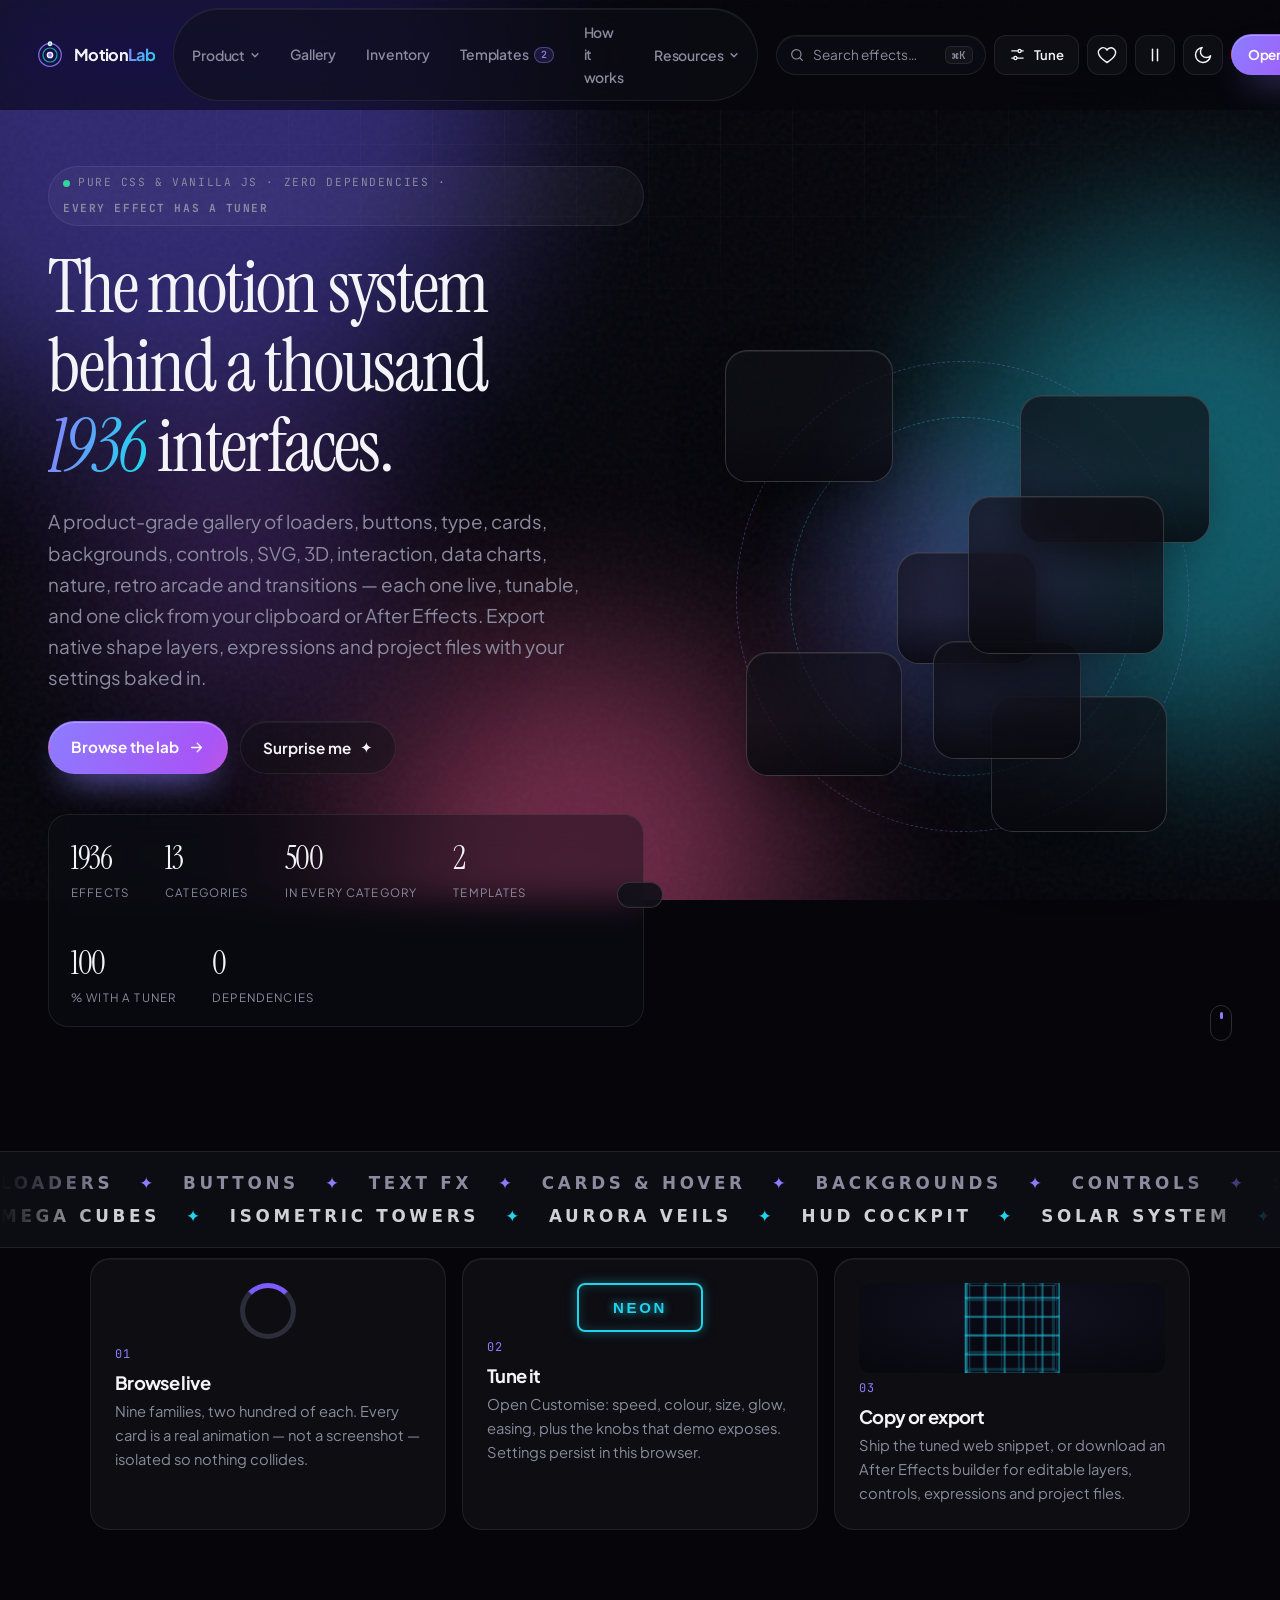
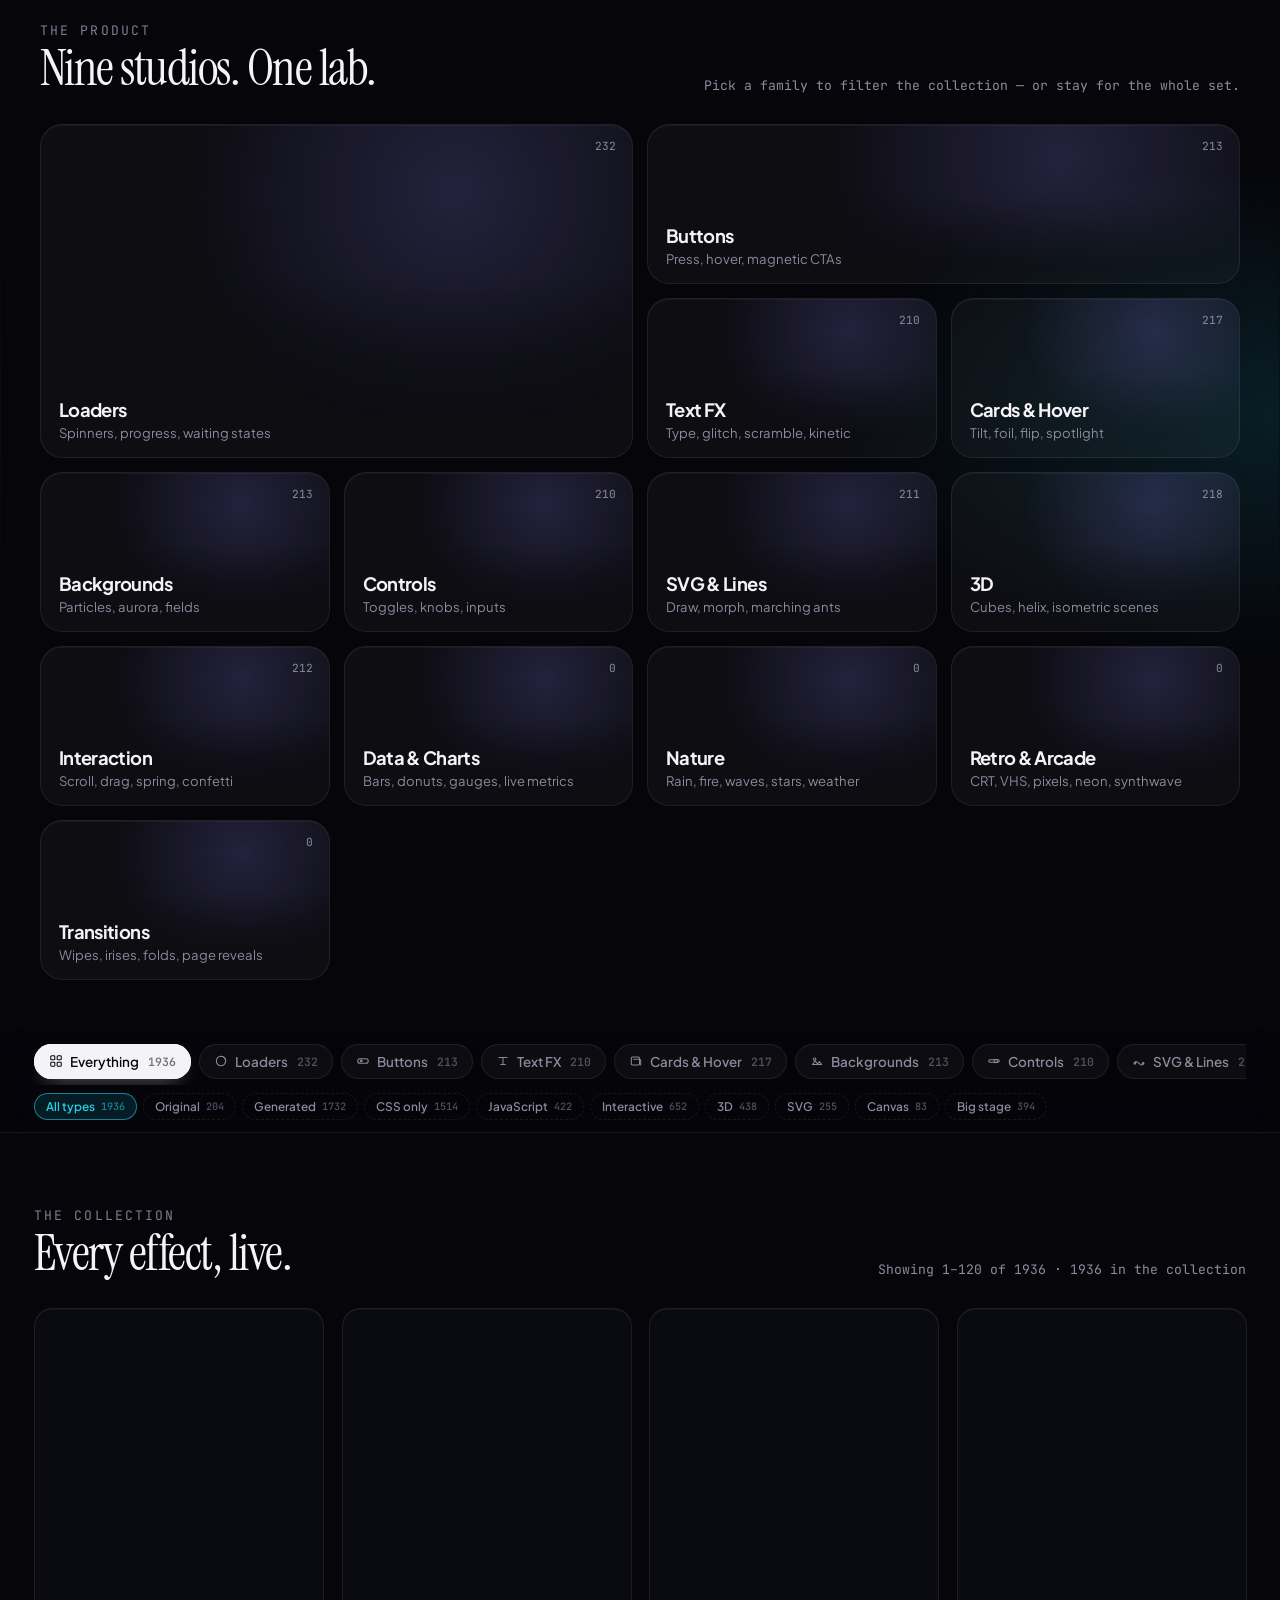
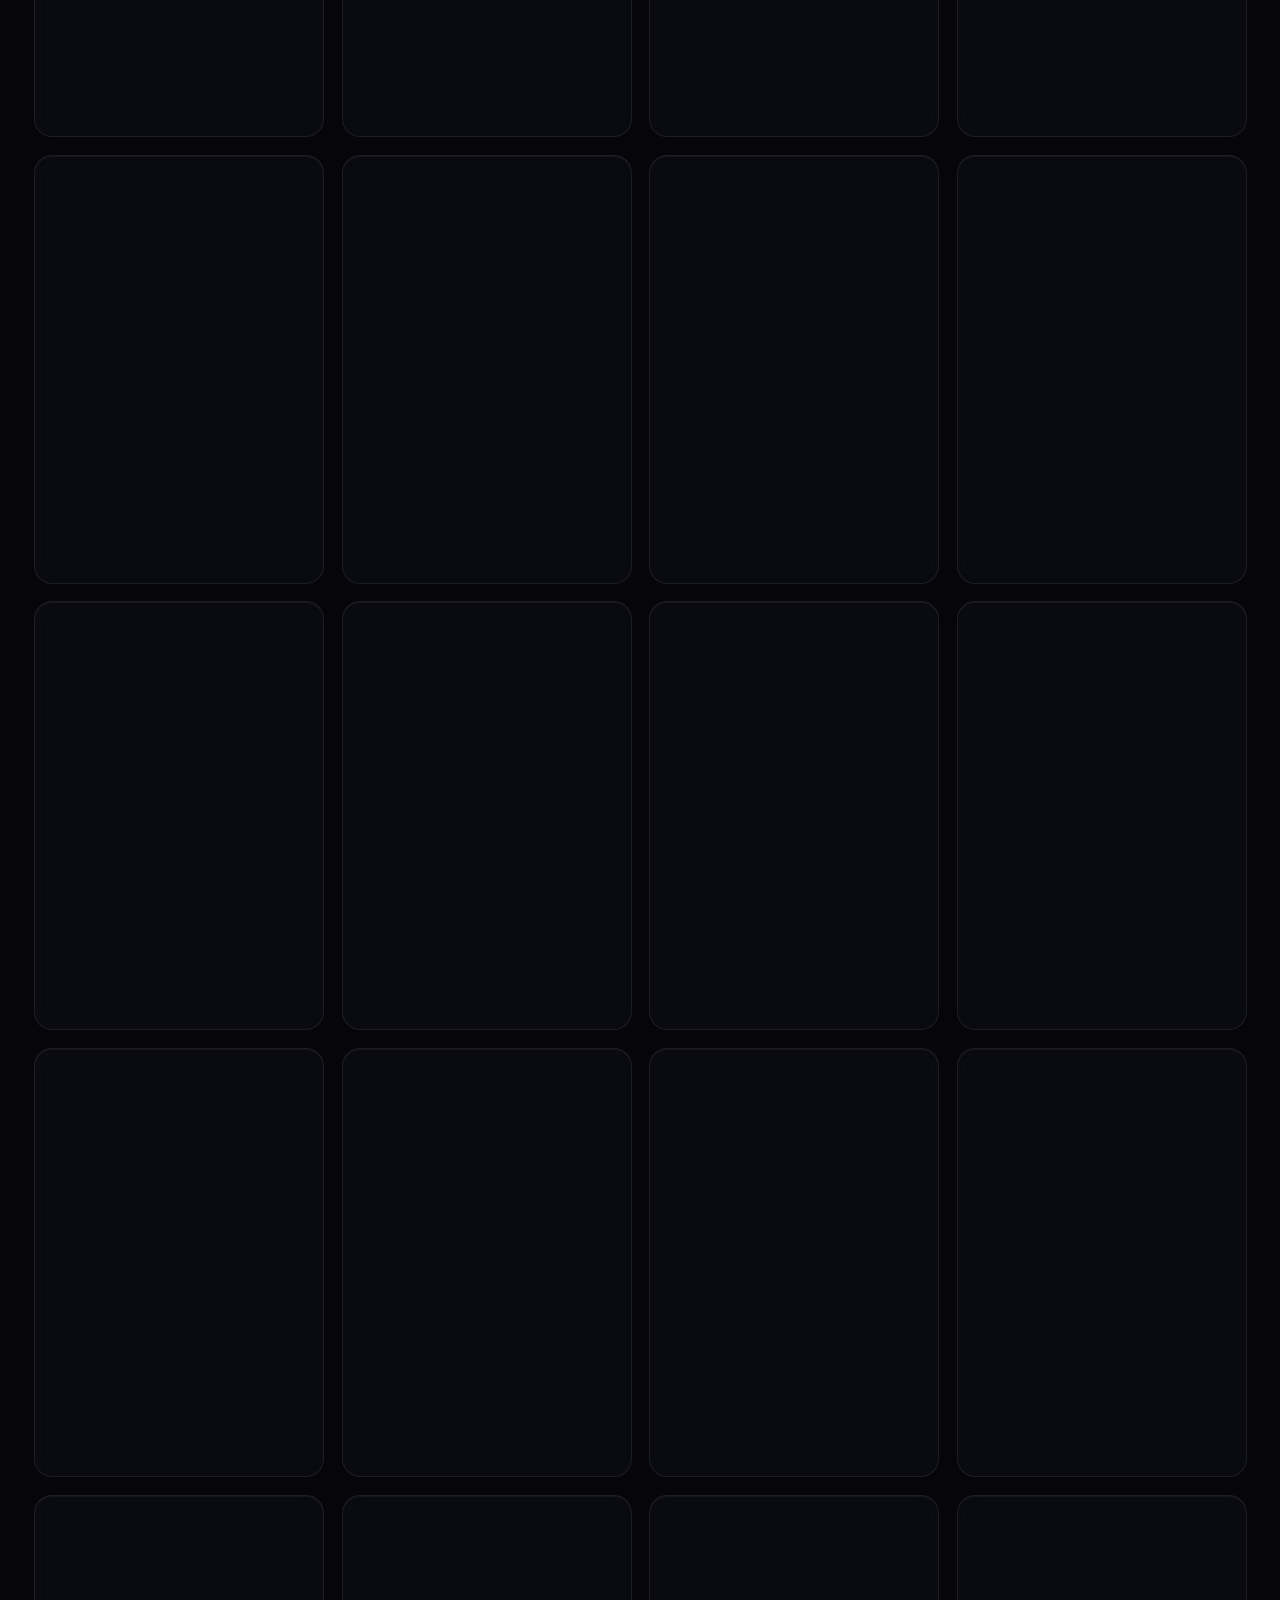
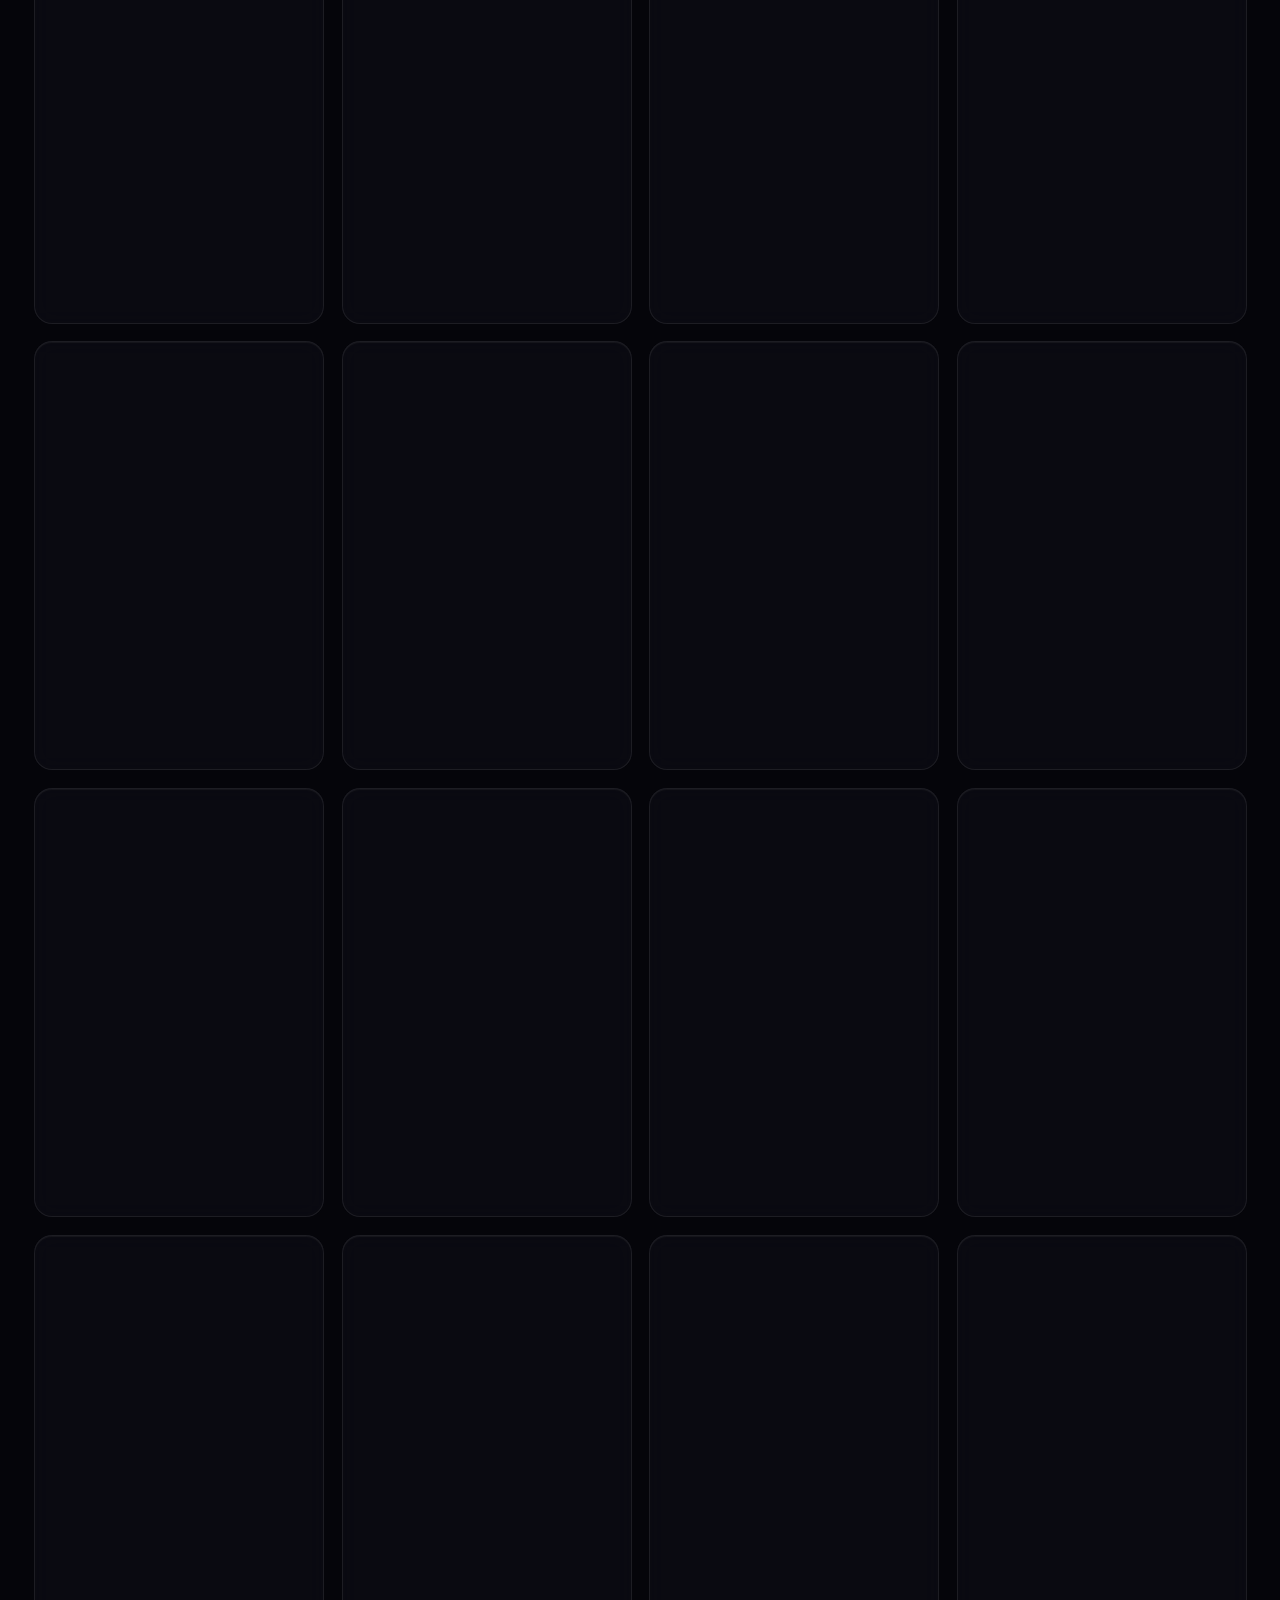
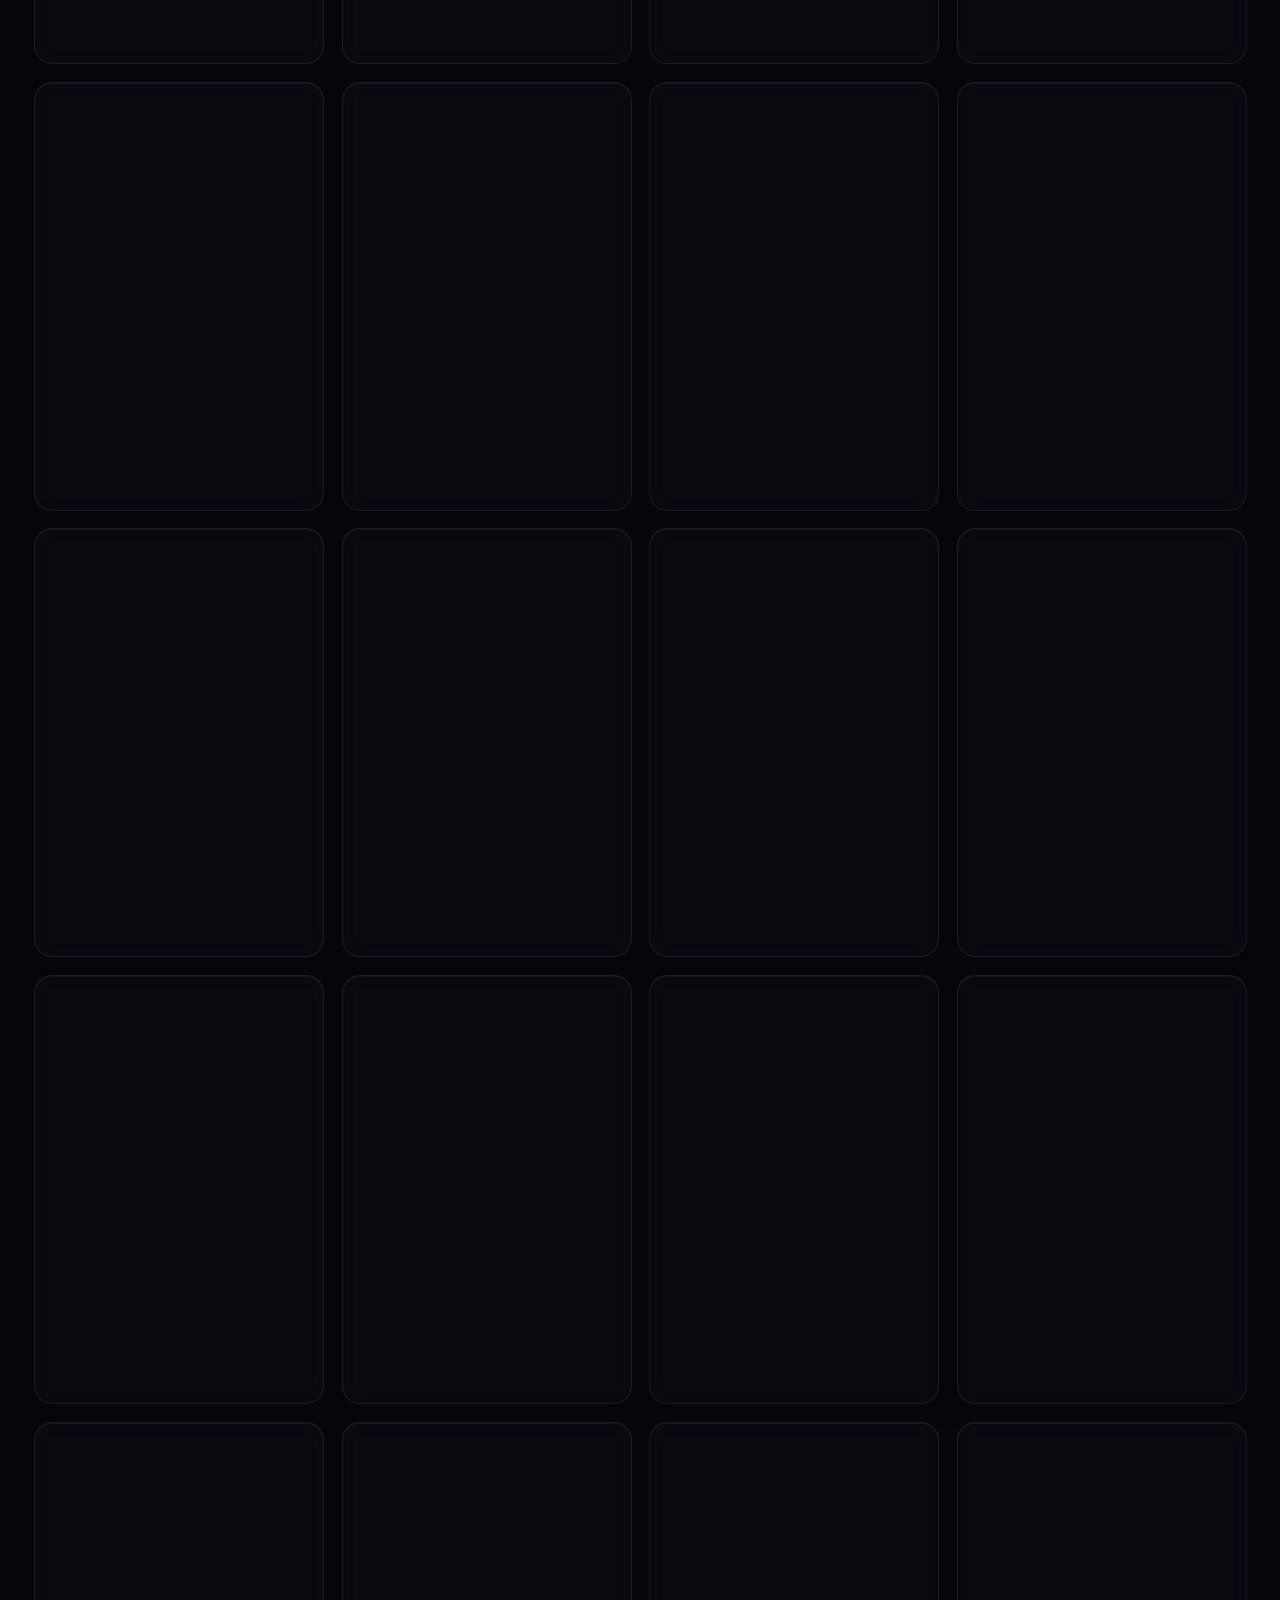
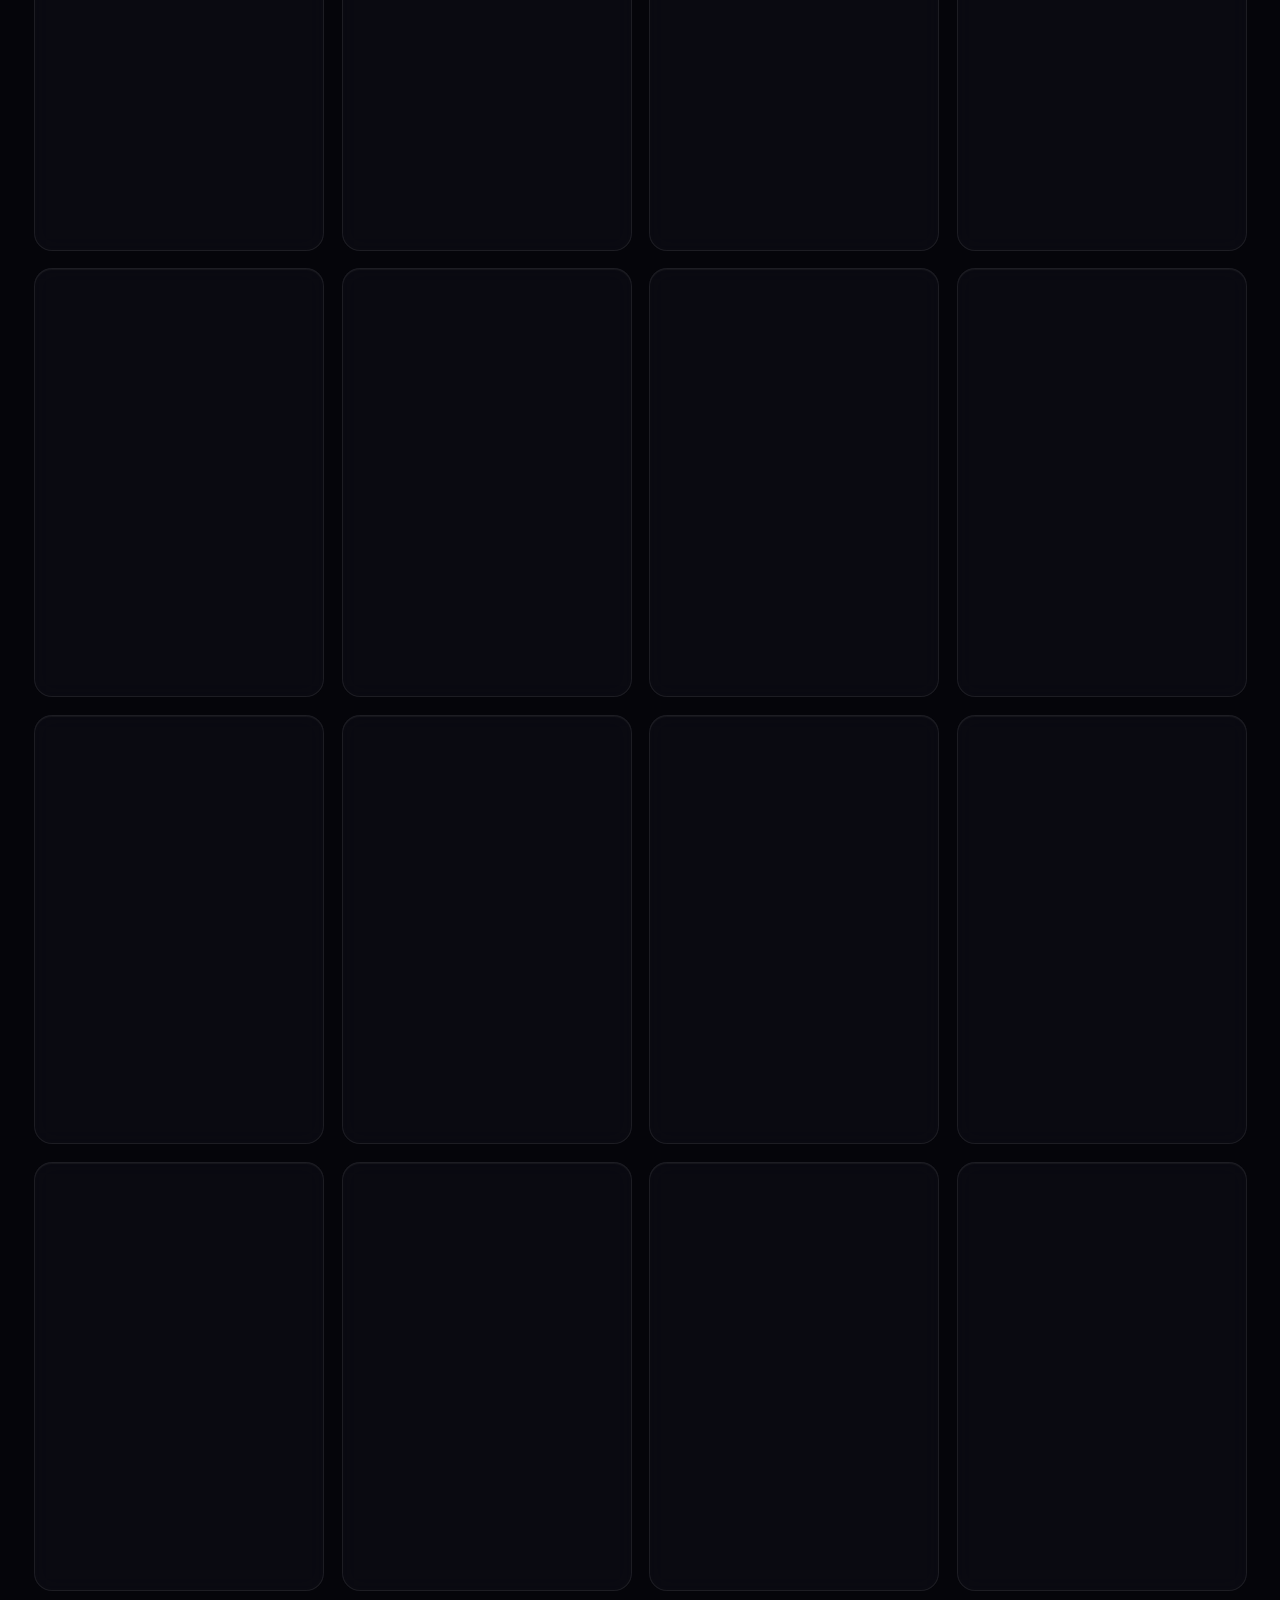
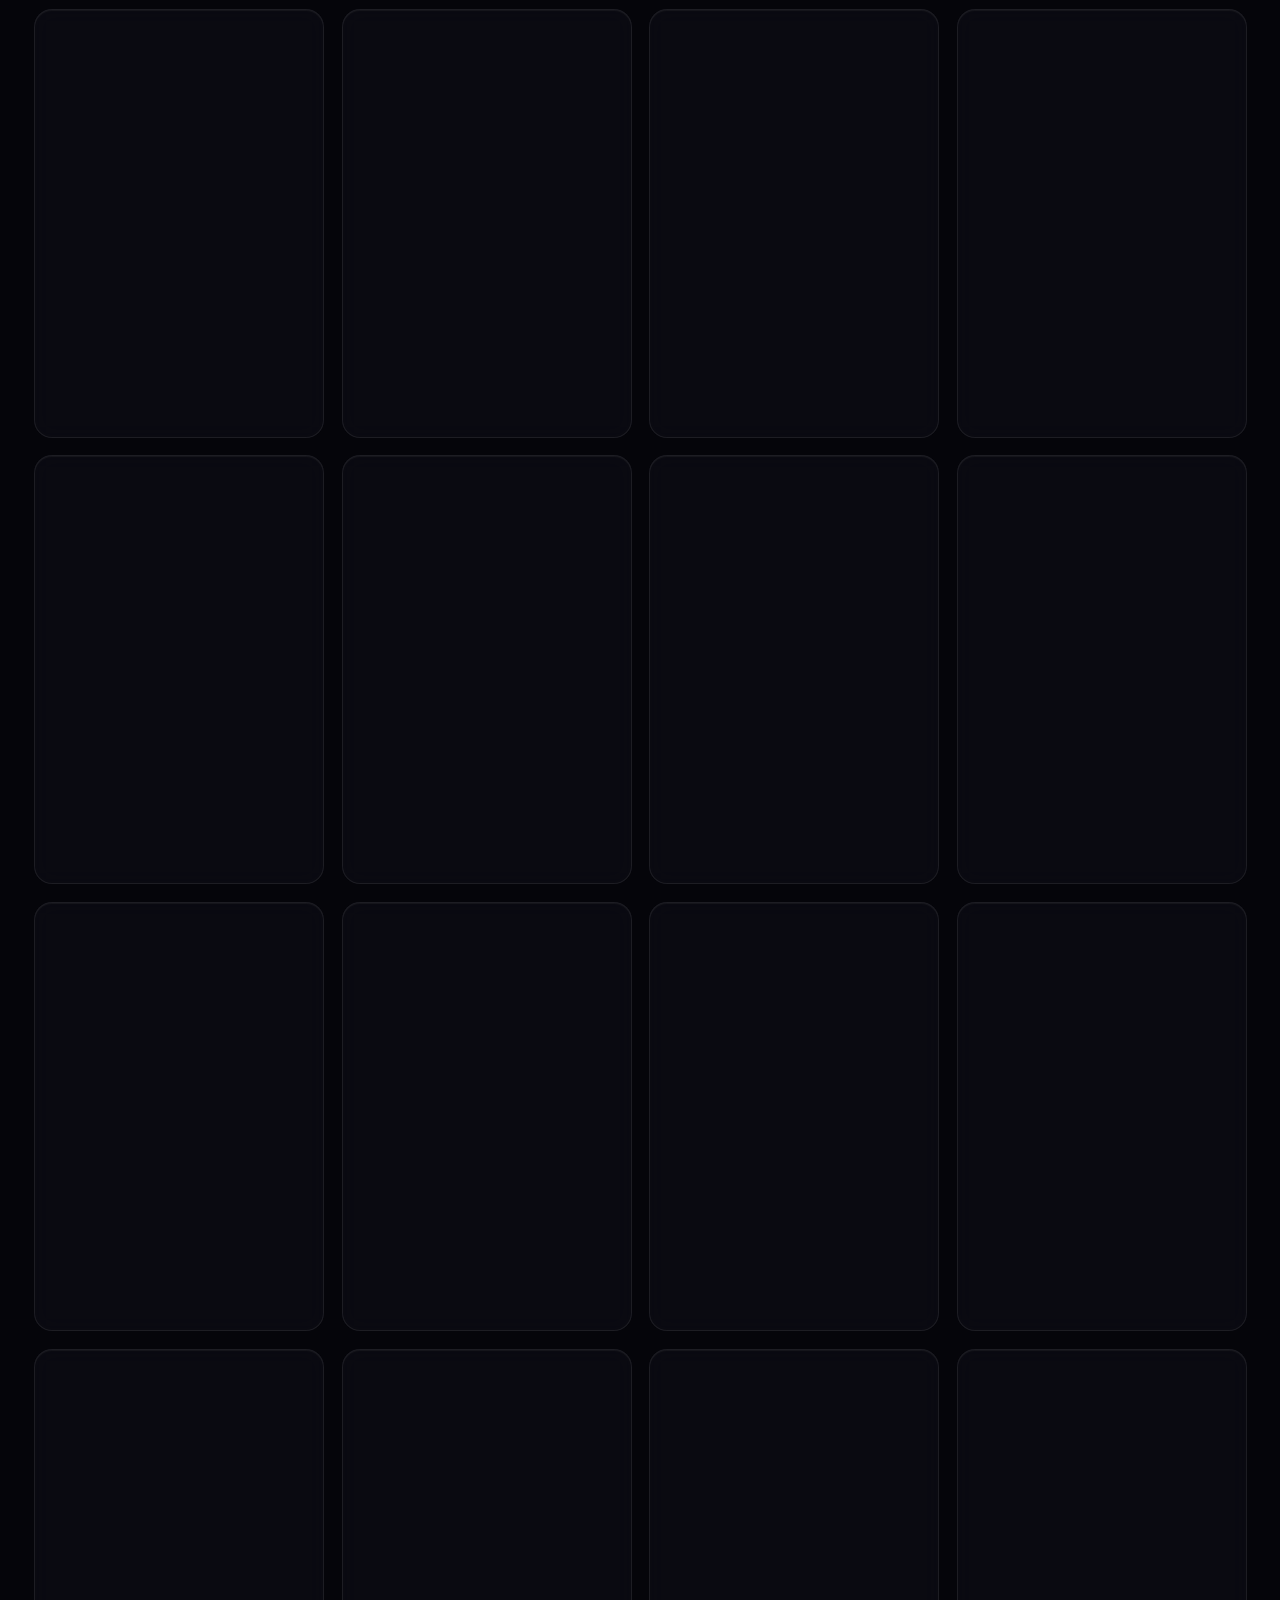
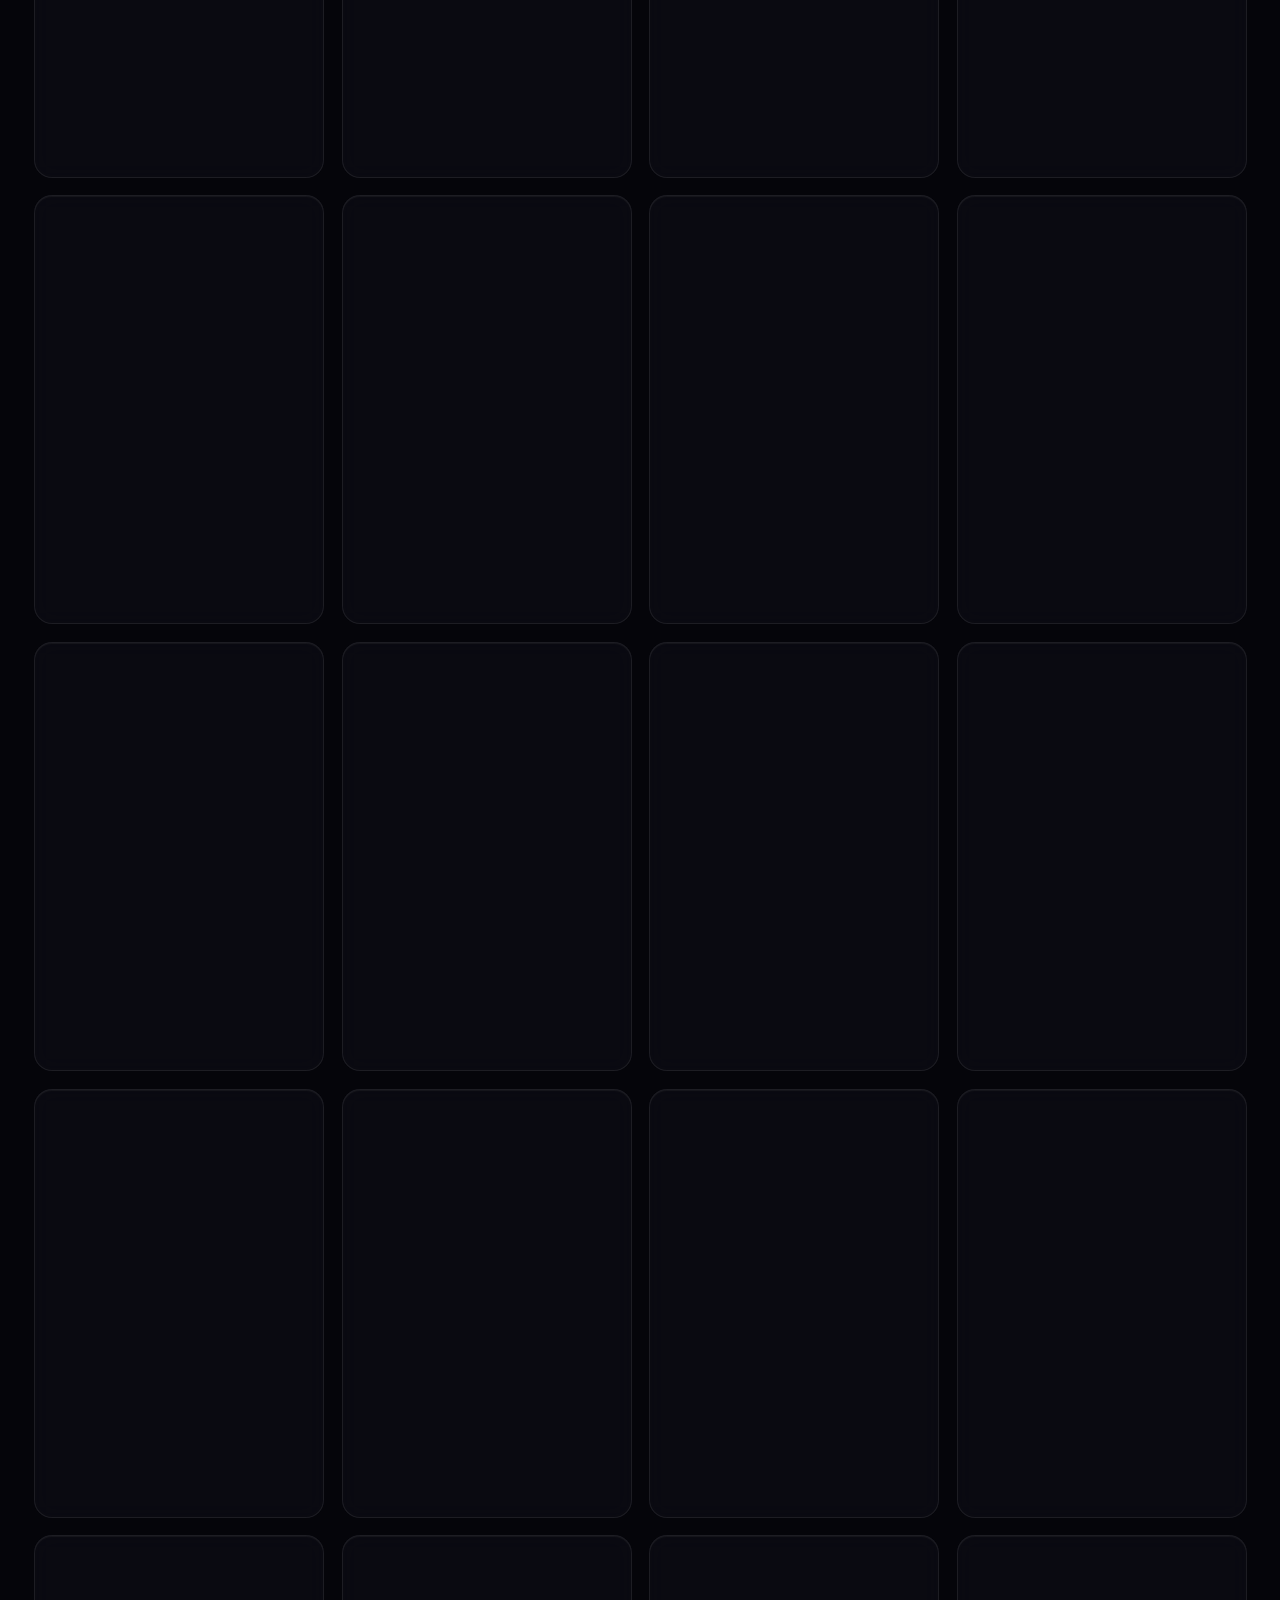
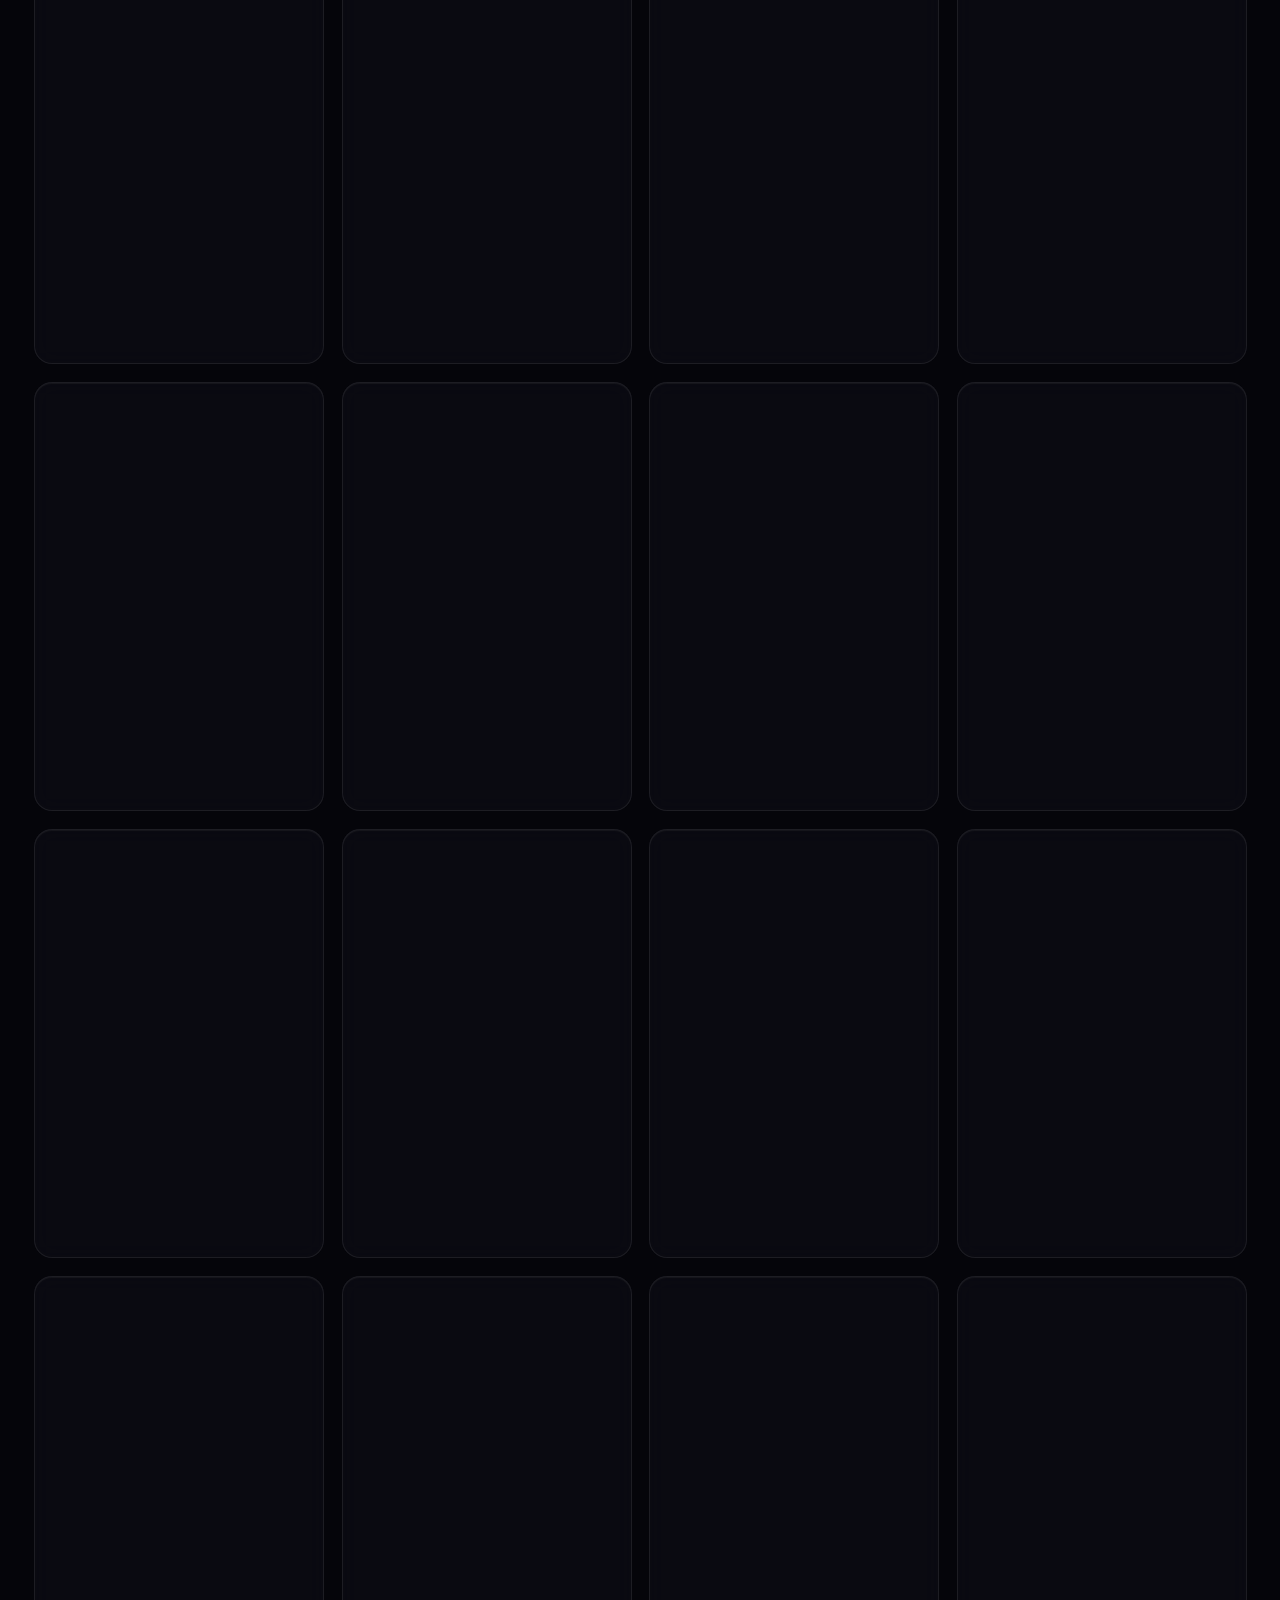
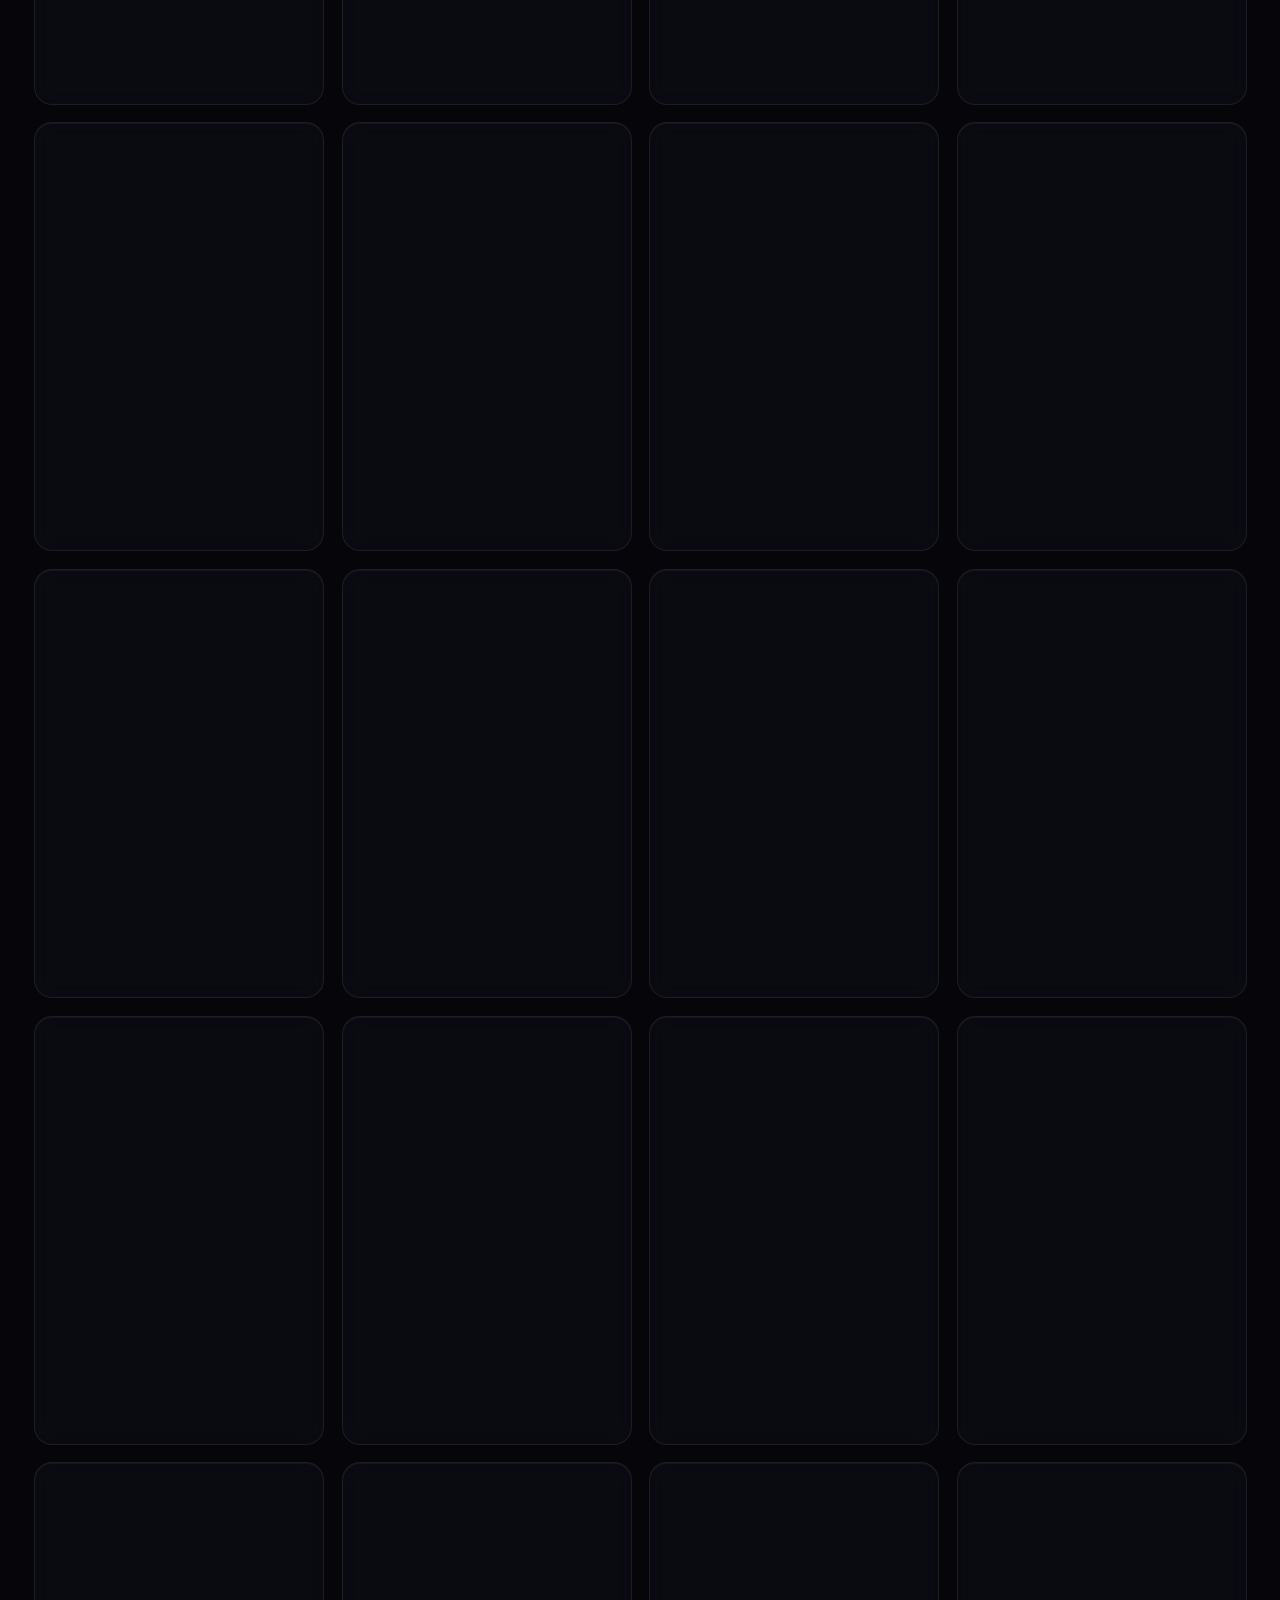
==== commit 3f13d048: "Expand every category to 500 animations (6,500 total) - js/gen/kit.js: TARGETS raised to 500 for all" ====
--- a/index.html
+++ b/index.html
@@ -3,8 +3,8 @@
 <head>
 <meta charset="UTF-8" />
 <meta name="viewport" content="width=device-width, initial-scale=1.0, viewport-fit=cover" />
-<title>Motion Lab — 1,800 Web Animations, every one customisable</title>
-<meta name="description" content="An open gallery of 1,800 CSS and JavaScript animations across 9 categories. Retune every effect, copy the web code, share a deep link, or generate an After Effects JSX builder that recreates its motion with native editable layers." />
+<title>Motion Lab — 6,500 Web Animations, every one customisable</title>
+<meta name="description" content="An open gallery of 6,500 CSS and JavaScript animations across 13 categories. Retune every effect, copy the web code, share a deep link, or generate an After Effects JSX builder that recreates its motion with native editable layers." />
 <meta name="theme-color" id="themeColorMeta" content="#05050a" />
 <script>
 /* Apply the saved theme — and the matching mobile browser chrome colour —
@@ -20,12 +20,12 @@
 </script>
 <meta name="robots" content="index,follow" />
 <link rel="canonical" href="https://ayushghbk-afk.github.io/A-web-for-animation-/" />
-<meta property="og:title" content="Motion Lab — 1,800 customisable Web Animations" />
-<meta property="og:description" content="200 animations in each of 9 categories, a tuner on every one, full-page starter templates, and a native After Effects builder for every effect." />
+<meta property="og:title" content="Motion Lab — 6,500 customisable Web Animations" />
+<meta property="og:description" content="500 animations in each of 13 categories, a tuner on every one, full-page starter templates, and a native After Effects builder for every effect." />
 <meta property="og:type" content="website" />
 <meta property="og:url" content="https://ayushghbk-afk.github.io/A-web-for-animation-/" />
 <script type="application/ld+json">
-{"@context":"https://schema.org","@type":"CollectionPage","name":"Motion Lab","url":"https://ayushghbk-afk.github.io/A-web-for-animation-/","description":"A static gallery of 1,800 CSS and JavaScript animations across nine categories, each with a live tuner and an After Effects builder.","isPartOf":{"@type":"WebSite","name":"Motion Lab","url":"https://ayushghbk-afk.github.io/A-web-for-animation-/"},"numberOfItems":1800,"about":["CSS animation","JavaScript animation","UI motion","After Effects"]}
+{"@context":"https://schema.org","@type":"CollectionPage","name":"Motion Lab","url":"https://ayushghbk-afk.github.io/A-web-for-animation-/","description":"A static gallery of 6,500 CSS and JavaScript animations across thirteen categories, each with a live tuner and an After Effects builder.","isPartOf":{"@type":"WebSite","name":"Motion Lab","url":"https://ayushghbk-afk.github.io/A-web-for-animation-/"},"numberOfItems":6500,"about":["CSS animation","JavaScript animation","UI motion","After Effects"]}
 </script>
 <link rel="icon" href="data:image/svg+xml,<svg xmlns='http://www.w3.org/2000/svg' viewBox='0 0 32 32'><rect width='32' height='32' rx='8' fill='%2305050a'/><circle cx='16' cy='16' r='10' fill='none' stroke='%238b7dff' stroke-width='2'/><circle cx='16' cy='6' r='2.4' fill='%2322d3ee'/><circle cx='16' cy='16' r='3.2' fill='%238b7dff'/></svg>" />
 <link rel="preconnect" href="https://fonts.googleapis.com" />
@@ -146,7 +146,7 @@
       </a>
       <a href="./catalog.html" class="mega-row">
         <span class="mega-ico" aria-hidden="true">Aa</span>
-        <span><b>Text catalog</b><small>All 1,800 effects, readable with JavaScript off.</small></span>
+        <span><b>Text catalog</b><small>All 6,500 effects, readable with JavaScript off.</small></span>
       </a>
       <button type="button" class="mega-row" id="openShortcuts">
         <span class="mega-ico" aria-hidden="true">⌘</span>
@@ -173,9 +173,9 @@
       </button>
     </header>
     <div class="mobile-nav-body">
-      <button class="mobile-search" type="button" id="mobileSearch" title="Search all 1,800 effects">
+      <button class="mobile-search" type="button" id="mobileSearch" title="Search all 6,500 effects">
         <svg viewBox="0 0 24 24" aria-hidden="true"><circle cx="11" cy="11" r="7"/><path d="M20 20l-3.5-3.5"/></svg>
-        <span>Search 1,800 effects…</span>
+        <span>Search 6,500 effects…</span>
       </button>
       <p class="mobile-kicker">Product</p>
       <div class="mobile-cats" id="mobileCats"></div>
@@ -205,7 +205,7 @@
   <div class="cmdk-panel" role="dialog" aria-modal="true" aria-labelledby="cmdkLabel">
     <div class="cmdk-bar">
       <svg viewBox="0 0 24 24" class="search-icon" aria-hidden="true"><circle cx="11" cy="11" r="7"/><path d="M20 20l-3.5-3.5"/></svg>
-      <input id="search" type="search" placeholder="Search 1,800 effects &amp; templates…" aria-label="Search animations"
+      <input id="search" type="search" placeholder="Search 6,500 effects &amp; templates…" aria-label="Search animations"
            autocomplete="off" spellcheck="false" autocapitalize="off" enterkeyhint="search" />
       <kbd>esc</kbd>
       <button class="icon-btn cmdk-close" type="button" data-close-cmdk aria-label="Close search" title="Close (Esc)">
@@ -225,7 +225,7 @@
 <main id="top">
   <noscript>
     <div class="noscript-banner">
-      <p><strong>Motion Lab</strong> is a static gallery of <b>1,800</b> CSS and JavaScript animations in nine categories (200 each), plus two full-page starter templates. Enable JavaScript for the live lab, or browse the <a href="./catalog.html">text catalog of every effect</a>.</p>
+      <p><strong>Motion Lab</strong> is a static gallery of <b>6,500</b> CSS and JavaScript animations in thirteen categories — 500 in every single one — plus two full-page starter templates. Enable JavaScript for the live lab, or browse the <a href="./catalog.html">text catalog of every effect</a>.</p>
     </div>
   </noscript>
 
@@ -237,17 +237,17 @@
         <h1 class="hero-title">
           <span class="line"><span>The motion system</span></span>
           <span class="line"><span>behind a thousand</span></span>
-          <span class="line"><span><em id="counterHero">1,800</em> interfaces.</span></span>
+          <span class="line"><span><em id="counterHero">6,500</em> interfaces.</span></span>
         </h1>
-        <p class="hero-sub">A product-grade gallery of loaders, buttons, type, cards, backgrounds, controls, SVG, 3D and interaction — each one live, tunable, and one click from your clipboard or After Effects. Export native shape layers, expressions and project files with your settings baked in.</p>
+        <p class="hero-sub">A product-grade gallery of loaders, buttons, type, cards, backgrounds, controls, SVG, 3D, interaction, data charts, nature, retro arcade and transitions — each one live, tunable, and one click from your clipboard or After Effects. Export native shape layers, expressions and project files with your settings baked in.</p>
         <div class="hero-cta">
           <a href="#gallery" class="btn-primary mag-btn">Browse the lab <svg viewBox="0 0 24 24" aria-hidden="true"><path d="M5 12h14M13 6l6 6-6 6"/></svg></a>
           <button class="btn-ghost mag-btn" id="randomBtn" type="button">Surprise me <span class="spark">✦</span></button>
         </div>
         <ul class="hero-stats">
-          <li><b data-count="1800">1,800</b><span>effects</span></li>
-          <li><b data-count="9">9</b><span>categories</span></li>
-          <li><b data-count="200">200</b><span>per category</span></li>
+          <li><b data-count="6500">6,500</b><span>effects</span></li>
+          <li><b data-count="13">13</b><span>categories</span></li>
+          <li><b data-count="500">500</b><span>in every category</span></li>
           <li><b data-count="2" id="tplHeroStat">2</b><span>templates</span></li>
           <li><b data-count="100">100</b><span>% with a tuner</span></li>
           <li><b data-count="0">0</b><span>dependencies</span></li>
@@ -314,7 +314,7 @@
         <p class="kicker">The collection</p>
         <h2>Every effect, live.</h2>
       </div>
-        <p id="resultCount">1,800 live effects in the collection</p>
+        <p id="resultCount">6,500 live effects in the collection</p>
     </div>
     <div class="grid" id="grid" aria-live="polite"></div>
     <p class="empty" id="empty" hidden>Nothing matches that search. <button id="clearSearch" type="button">Clear filters</button></p>
@@ -330,7 +330,7 @@
         <p class="kicker">The inventory</p>
         <h2>Every animation &amp; UI element, mapped.</h2>
       </div>
-      <p>What this site itself animates — section by section — plus the complete index of all 1,800 effects in the collection, linked straight into the live lab.</p>
+      <p>What this site itself animates — section by section — plus the complete index of all 6,500 effects in the collection, linked straight into the live lab.</p>
     </div>
     <h3 class="inv-h">Live on this page</h3>
     <div class="inv-live" id="invLive"></div>
@@ -346,7 +346,7 @@
         <p class="kicker">After Effects bridge</p>
         <h2>From live CSS to an editable timeline.</h2>
       </div>
-      <p>All 1,800 effects · current tuning included · no server required</p>
+      <p>All 6,500 effects · current tuning included · no server required</p>
     </div>
     <div class="ae-workflow-grid">
       <div class="ae-workflow-copy">
@@ -359,7 +359,7 @@
         </ol>
         <div class="ae-bundle-actions">
           <button class="btn-primary sm" id="aeStarterKit" type="button"><span class="ae-btn-mark">Ae</span> 10-effect starter kit</button>
-          <button class="btn-ghost sm" id="aeFullBundle" type="button">Build all 1,800</button>
+          <button class="btn-ghost sm" id="aeFullBundle" type="button">Build all 6,500</button>
         </div>
       </div>
       <div class="ae-live-stage" id="aeLive" aria-hidden="true"></div>
@@ -396,7 +396,7 @@
       <p>
         Both templates ship exactly as their authors wrote them — <b>MIT-licensed</b>, zero build
         step, CDN dependencies only. They are separate pages, so nothing they do can collide with
-        the 1,800 effects above.
+        the 6,500 effects above.
       </p>
       <div class="tpl-foot-links">
         <a href="https://github.com/ayushghbk-afk" target="_blank" rel="noopener">More from @ayushghbk-afk
@@ -440,7 +440,7 @@
         <div class="outro-live" id="outroLive0" aria-hidden="true"></div>
         <span class="outro-ico" aria-hidden="true">🎛️</span>
         <h3>Tune every effect</h3>
-        <p>Open the Customise panel on any card: speed, colours, size, glow, direction, easing plus that demo's own parameters. Settings persist per effect, can be pushed to all 1,800 at once, and are baked into the snippet you copy.</p>
+        <p>Open the Customise panel on any card: speed, colours, size, glow, direction, easing plus that demo's own parameters. Settings persist per effect, can be pushed to all 6,500 at once, and are baked into the snippet you copy.</p>
       </article>
       <article>
         <div class="outro-live" id="outroLive1" aria-hidden="true"></div>
@@ -452,7 +452,7 @@
         <div class="outro-live" id="outroLive2" aria-hidden="true"></div>
         <span class="outro-ico" aria-hidden="true">🧪</span>
         <h3>Isolated demos</h3>
-        <p>Shadow roots, a shared rAF pump, off-screen CSS pause and destroying far-away demos mean 1,800 cards without keeping hundreds of live instances.</p>
+        <p>Shadow roots, a shared rAF pump, off-screen CSS pause and destroying far-away demos mean 6,500 cards without keeping hundreds of live instances.</p>
       </article>
       <article>
         <div class="outro-live" id="outroLive3" aria-hidden="true"></div>
@@ -497,6 +497,10 @@
       <a href="#gallery" data-cat="buttons">Buttons</a>
       <a href="#gallery" data-cat="text">Text FX</a>
       <a href="#gallery" data-cat="3d">3D</a>
+      <a href="#gallery" data-cat="data">Data &amp; Charts</a>
+      <a href="#gallery" data-cat="nature">Nature</a>
+      <a href="#gallery" data-cat="retro">Retro &amp; Arcade</a>
+      <a href="#gallery" data-cat="transitions">Transitions</a>
     </div>
     <div>
       <h4>Open source</h4>
@@ -717,8 +721,16 @@
 <script src="./js/gen/svg.gen.js"></script>
 <script src="./js/gen/three-d.gen.js"></script>
 <script src="./js/gen/motion.gen.js"></script>
+<script src="./js/gen/varykit.js"></script>
+<script src="./js/gen/data.gen.js"></script>
+<script src="./js/gen/nature.gen.js"></script>
+<script src="./js/gen/retro.gen.js"></script>
+<script src="./js/gen/transitions.gen.js"></script>
 <script src="./js/gen/mega.gen.js"></script>
 <script src="./js/gen/showcase.gen.js"></script>
+<script src="./js/gen/wave4-a.gen.js"></script>
+<script src="./js/gen/wave4-b.gen.js"></script>
+<script src="./js/gen/wave4-c.gen.js"></script>
 <script src="./js/gen/expand.js"></script>
 <script src="./js/tune.js"></script>
 <script src="./js/ae-core.js"></script>
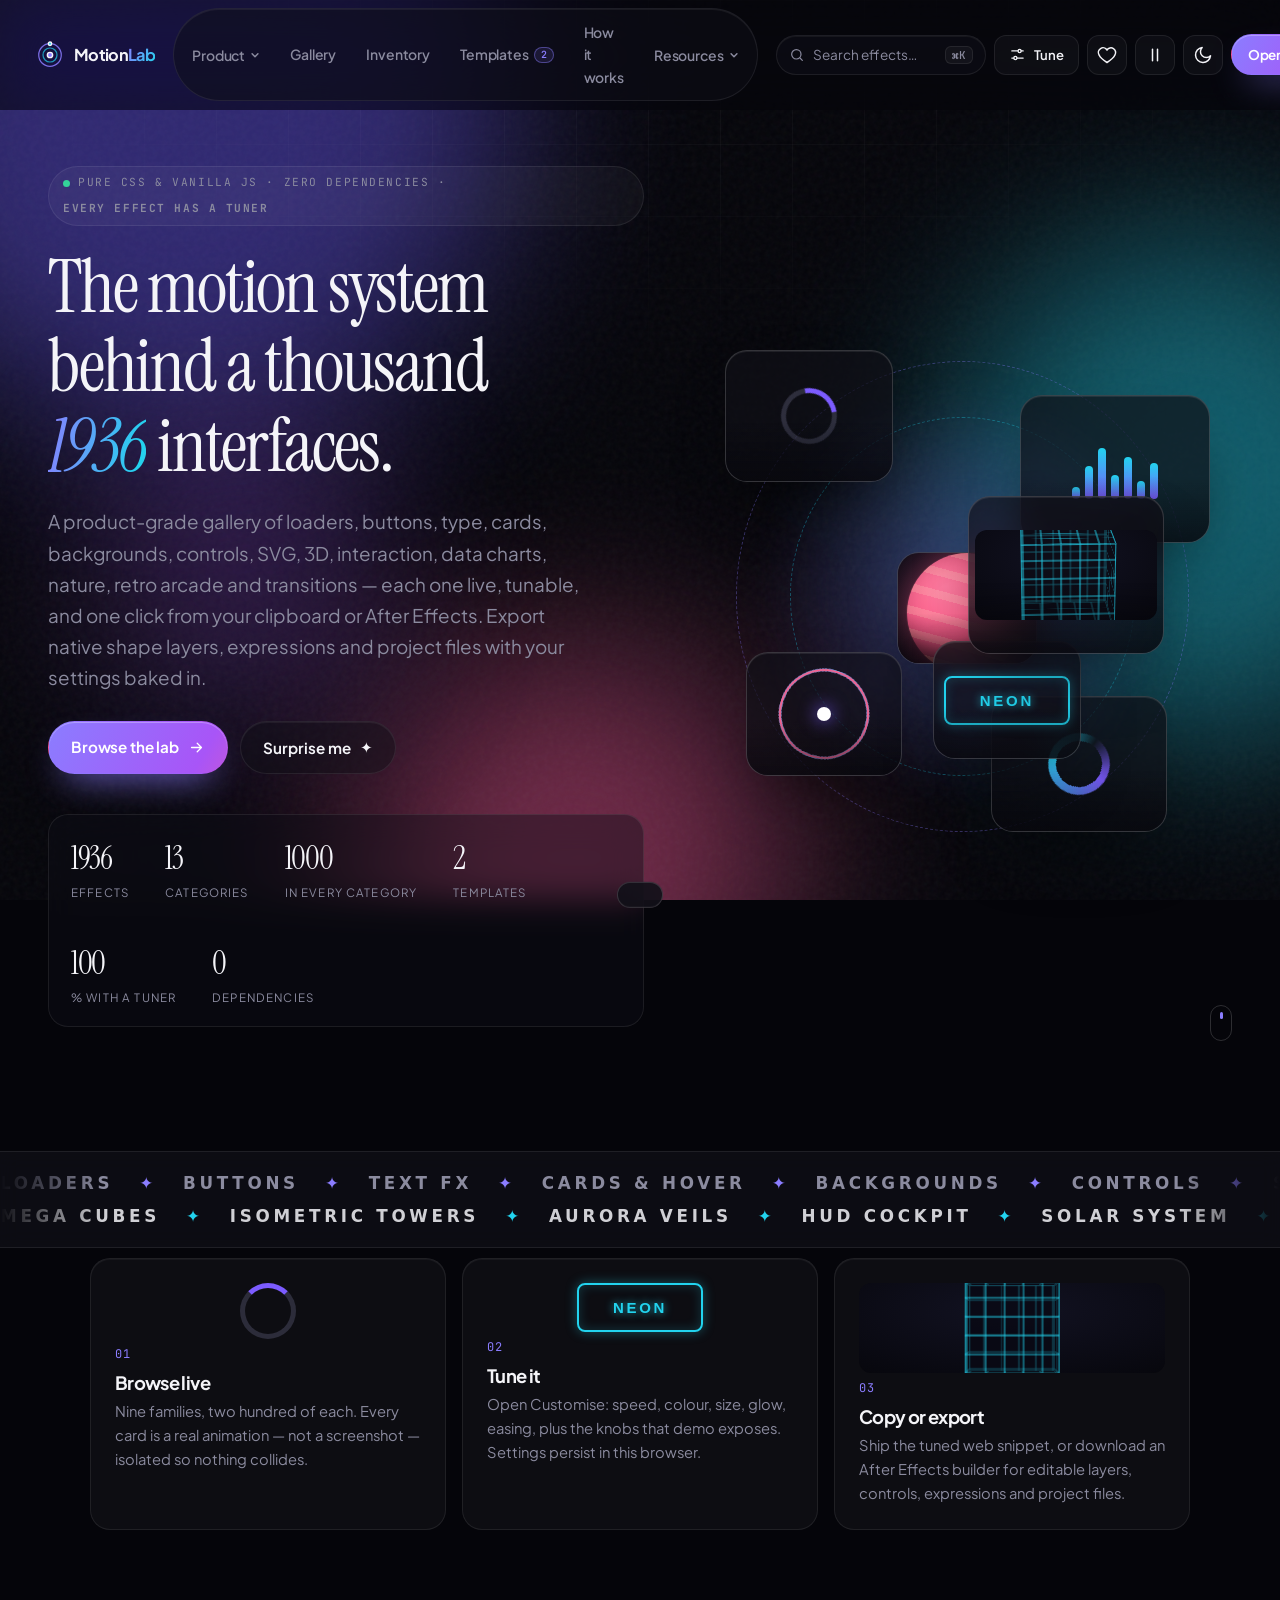
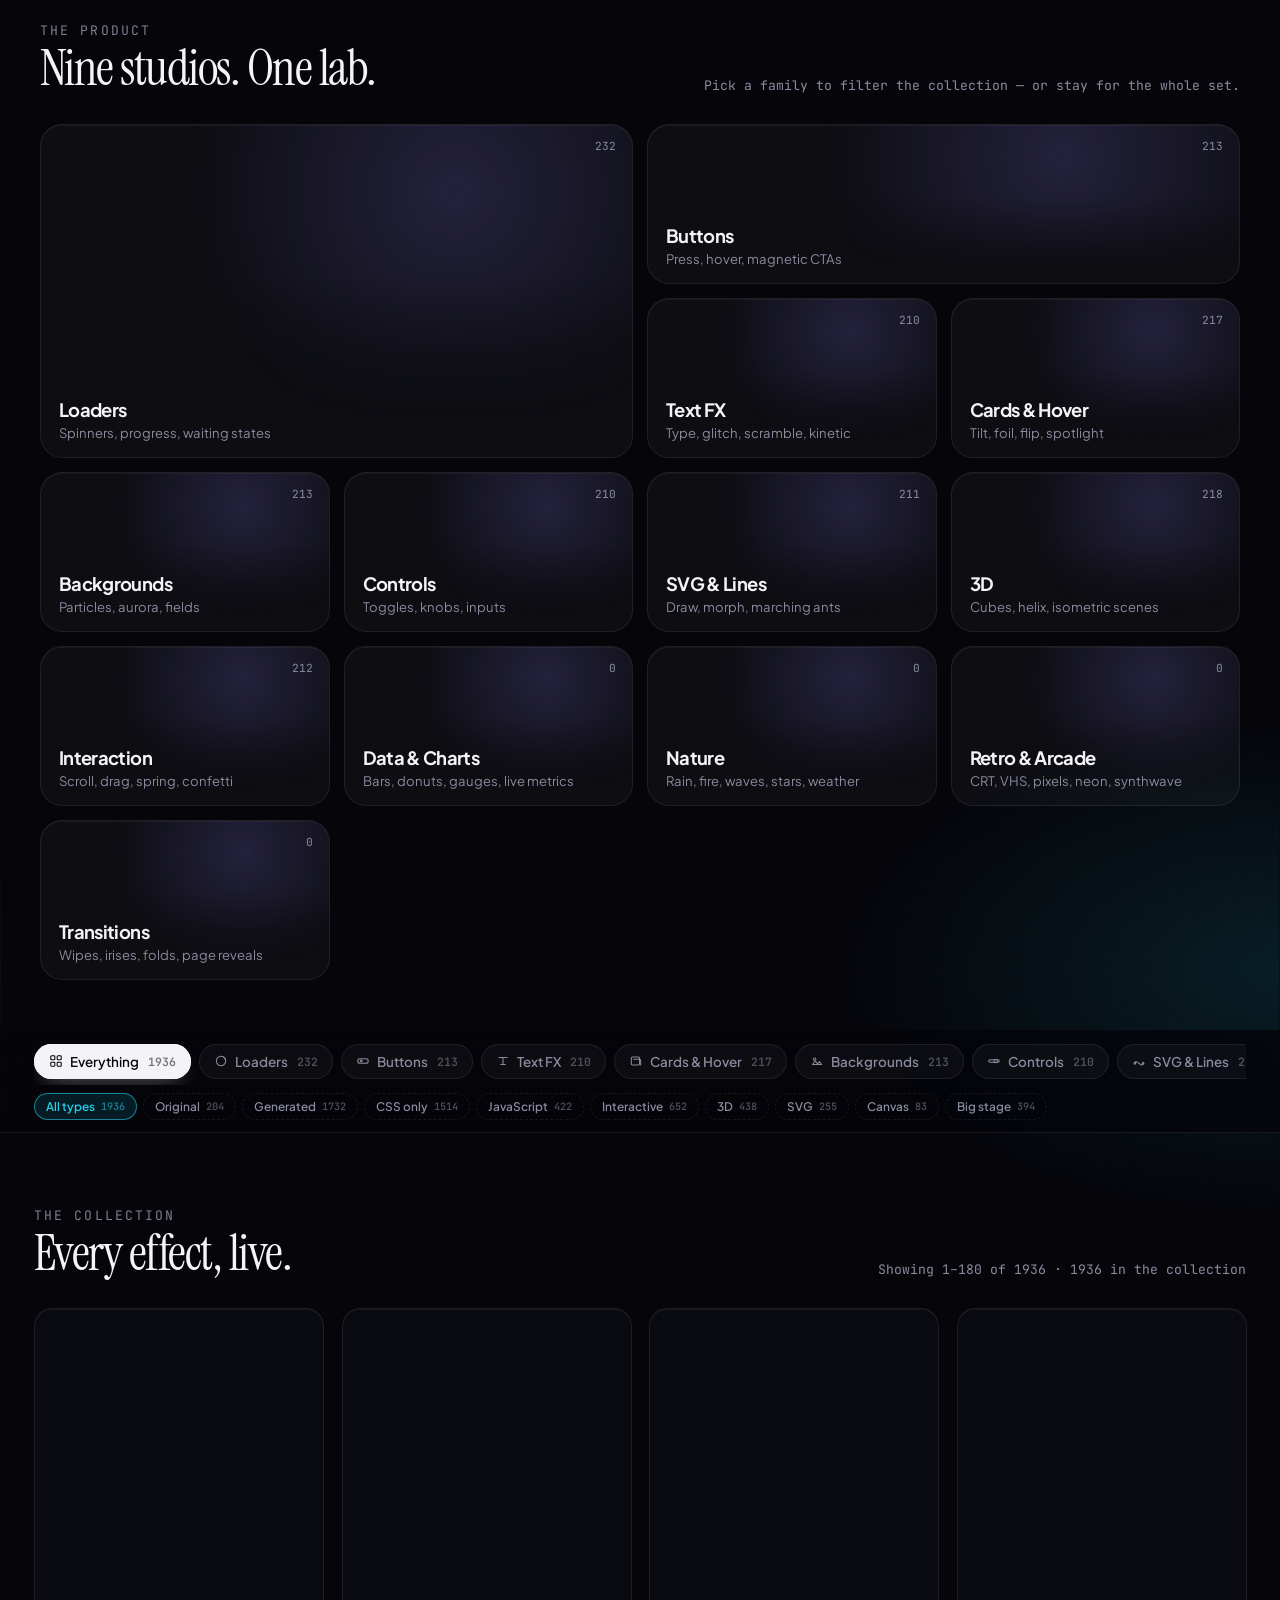
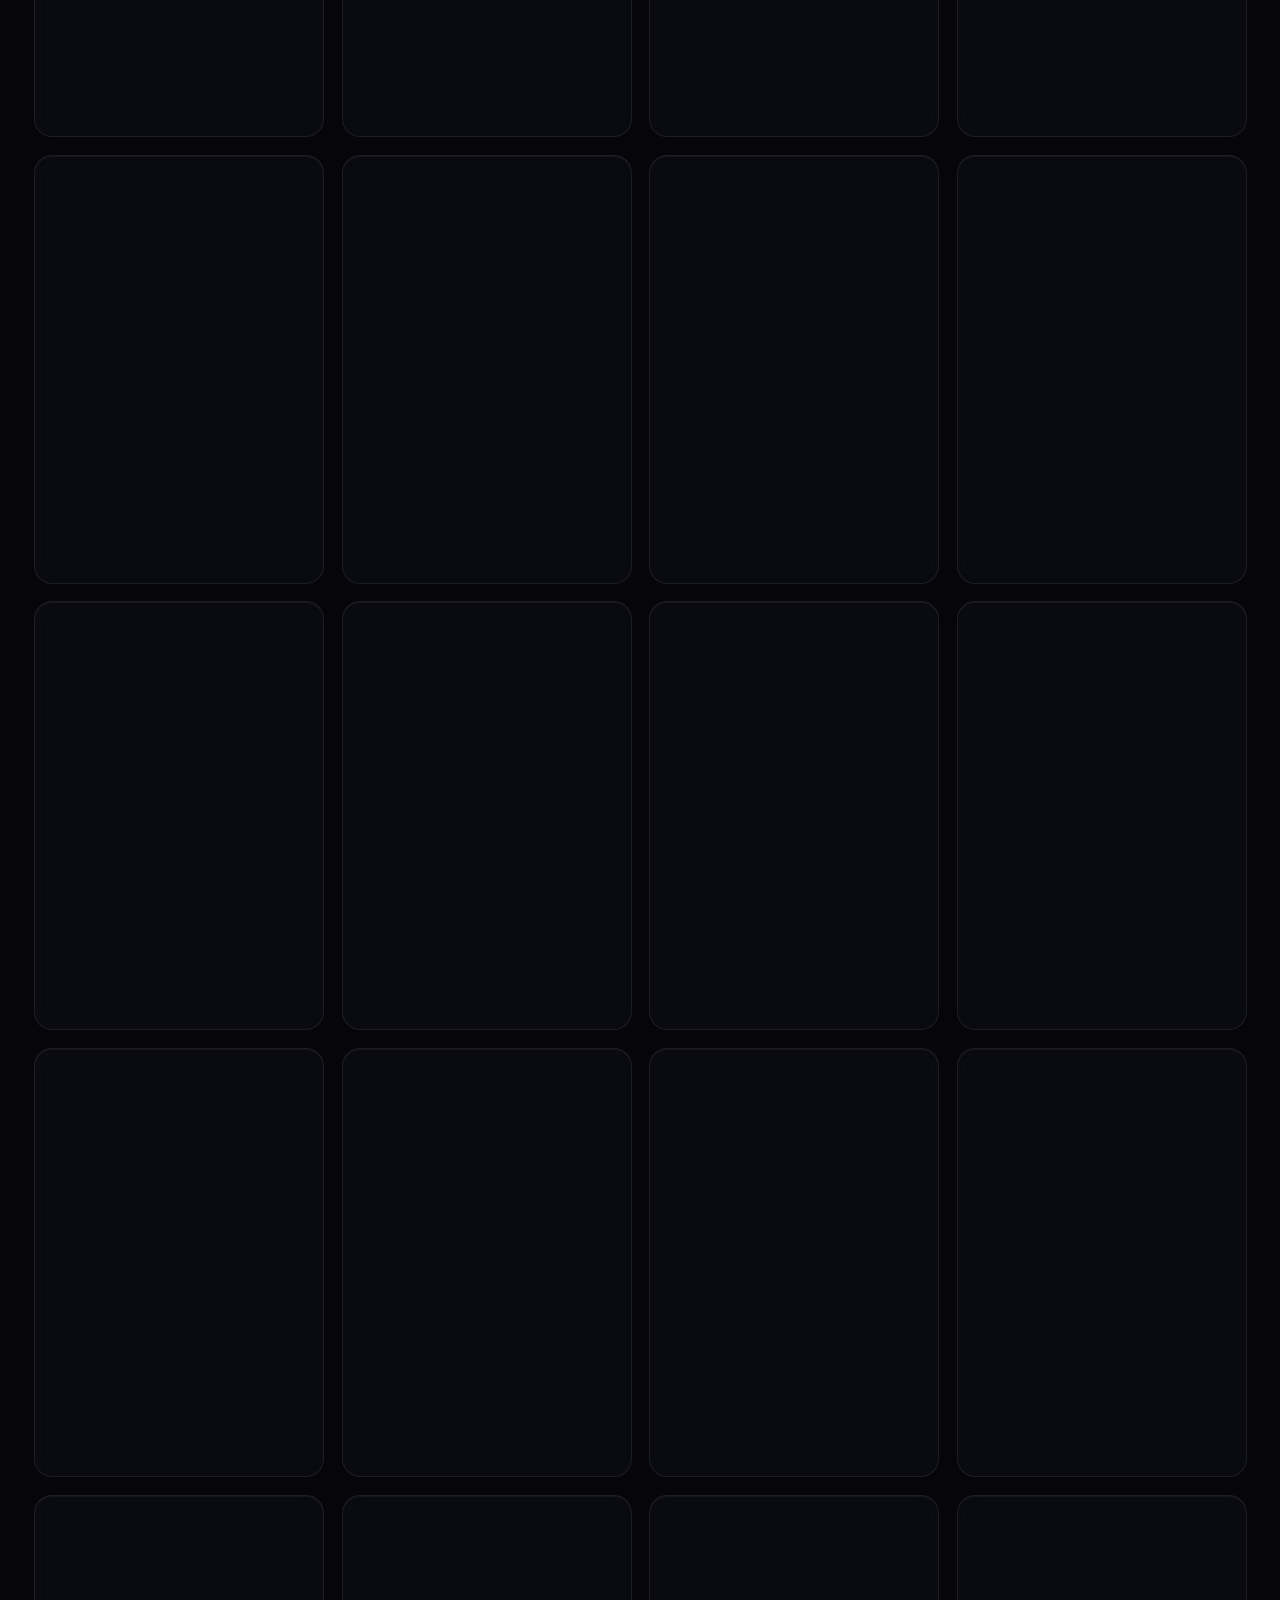
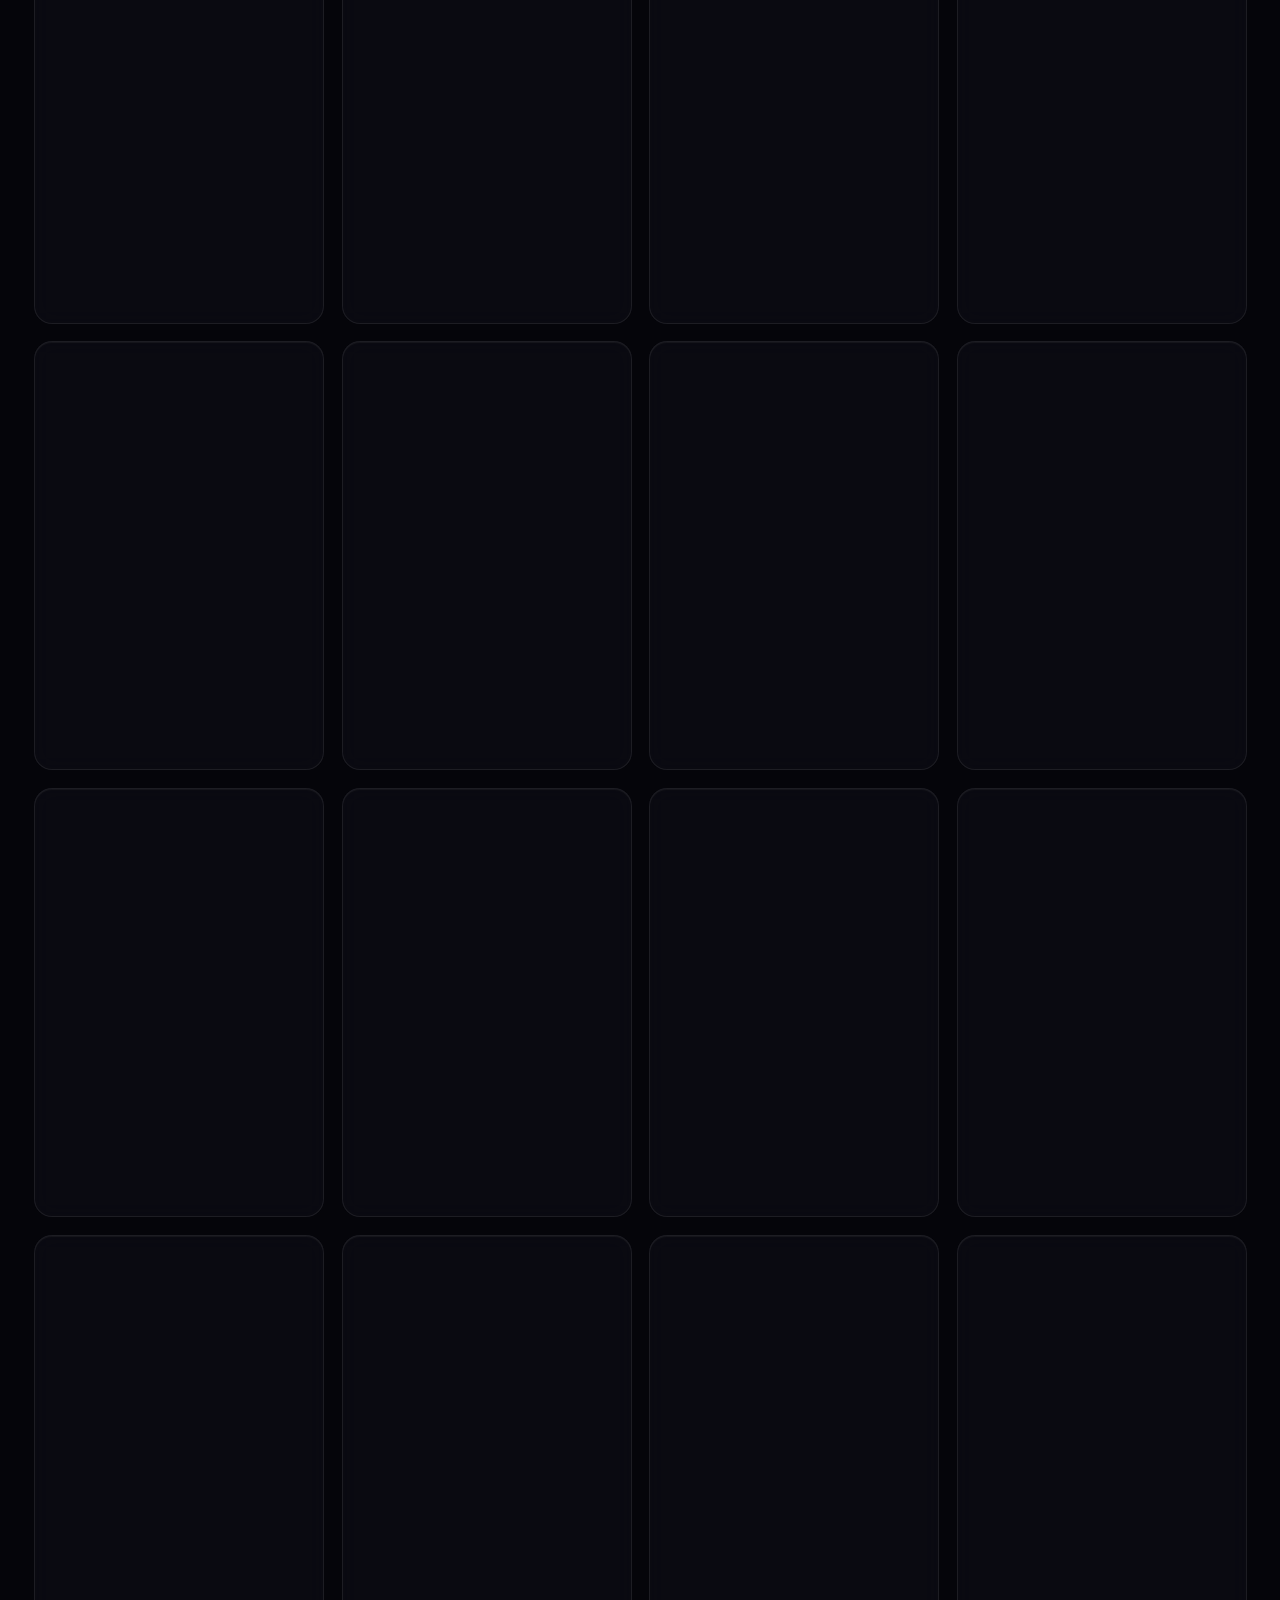
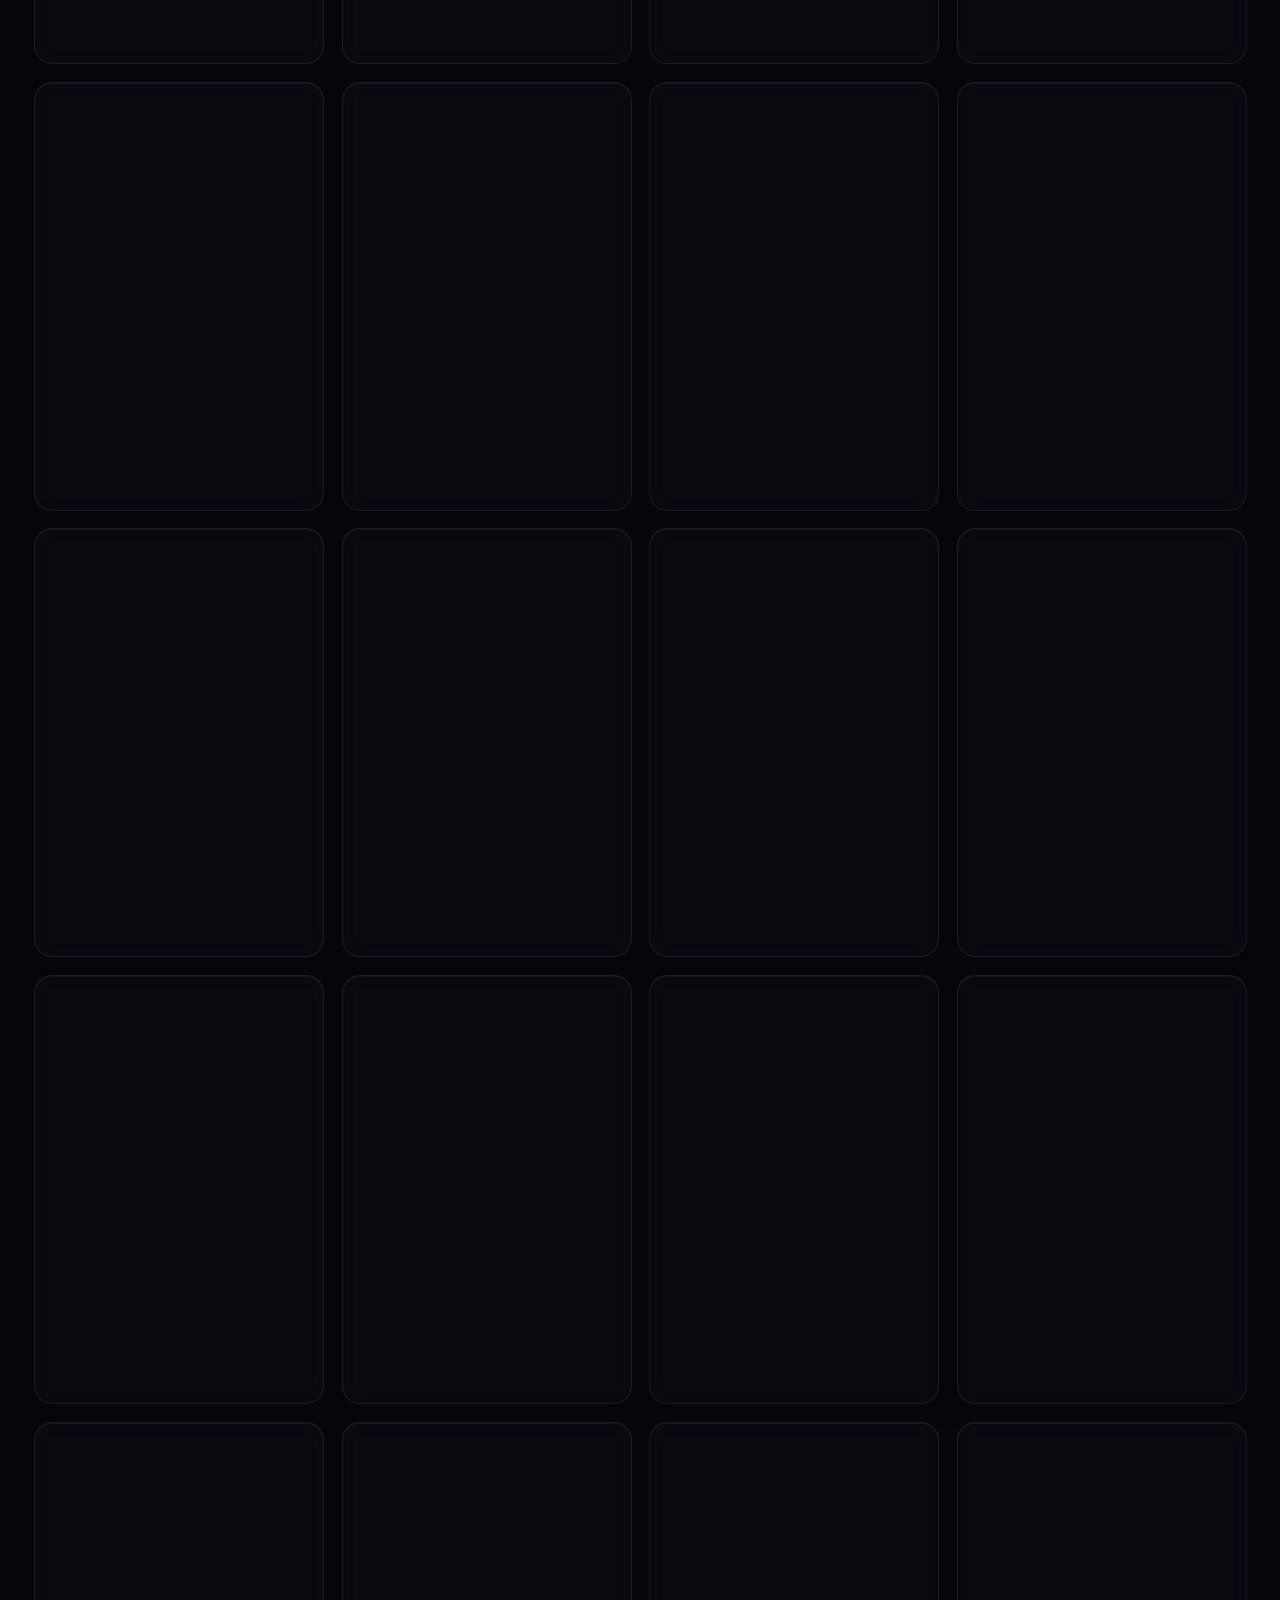
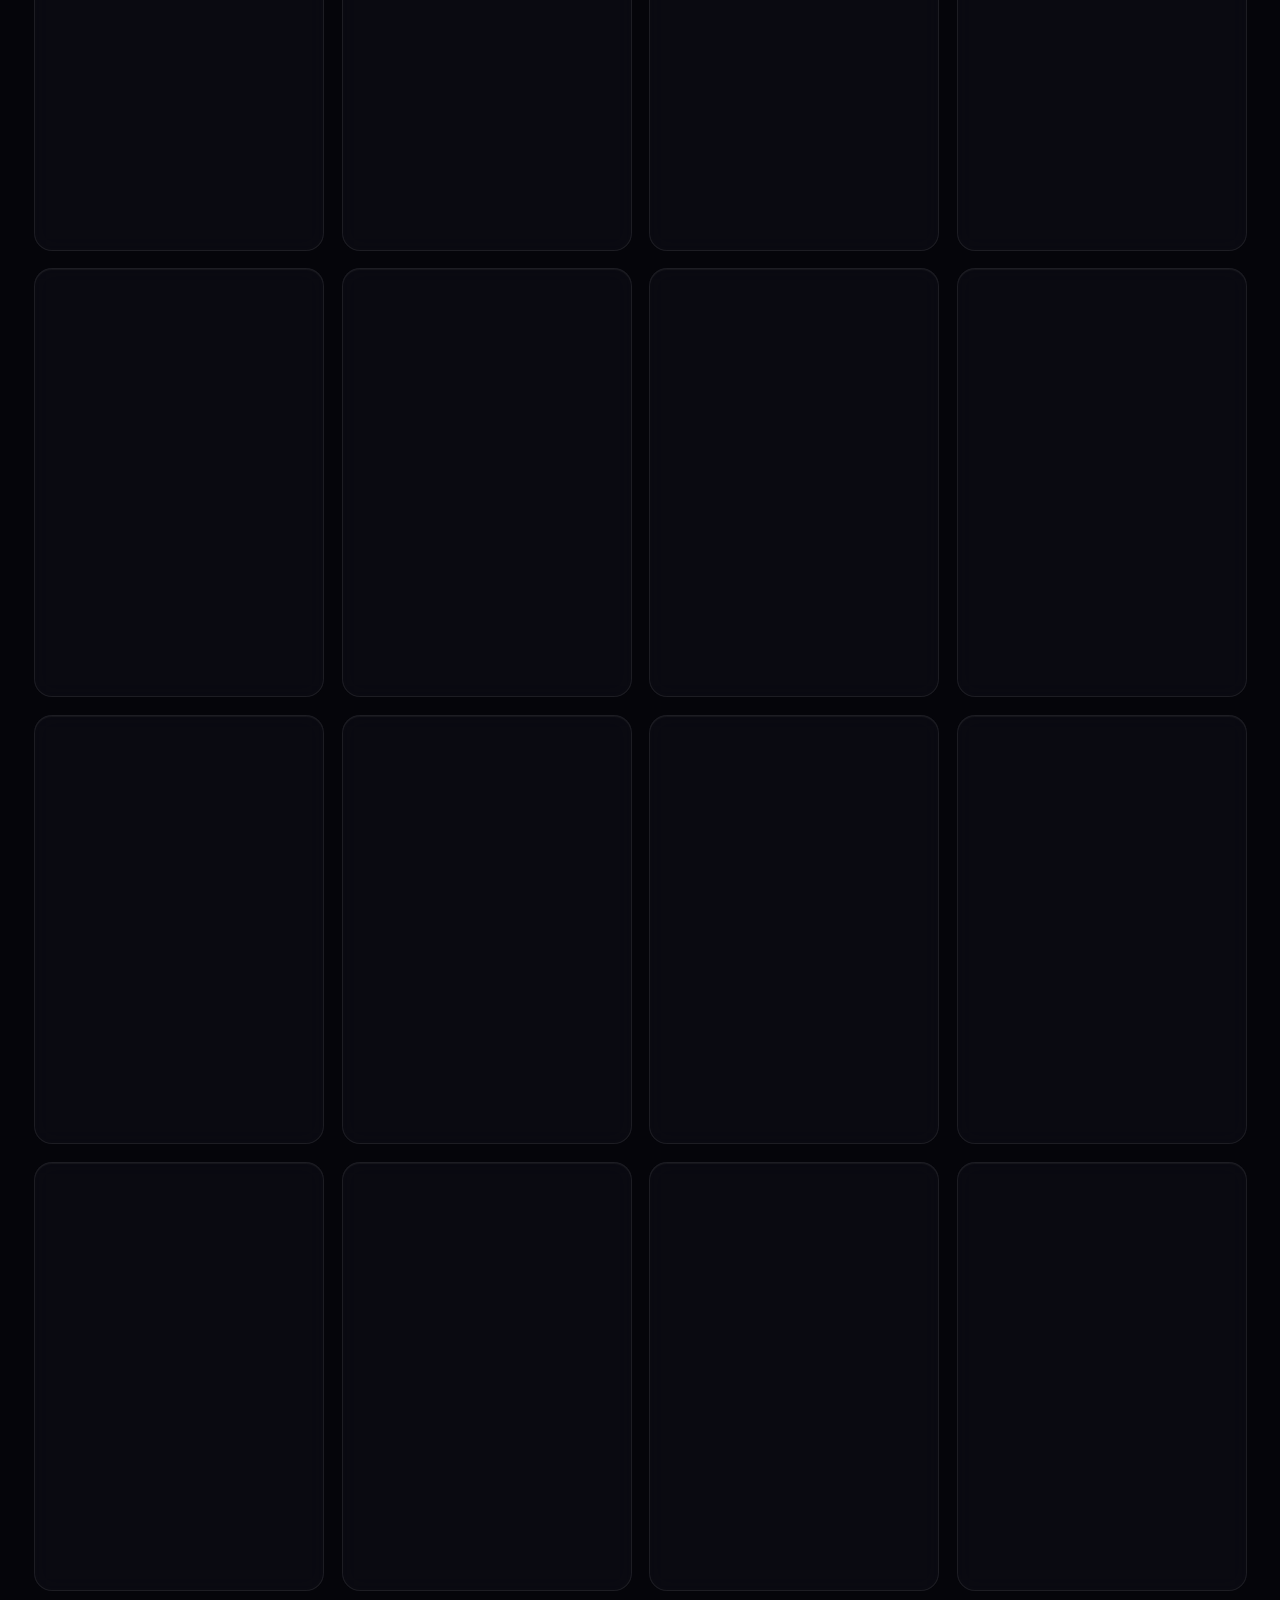
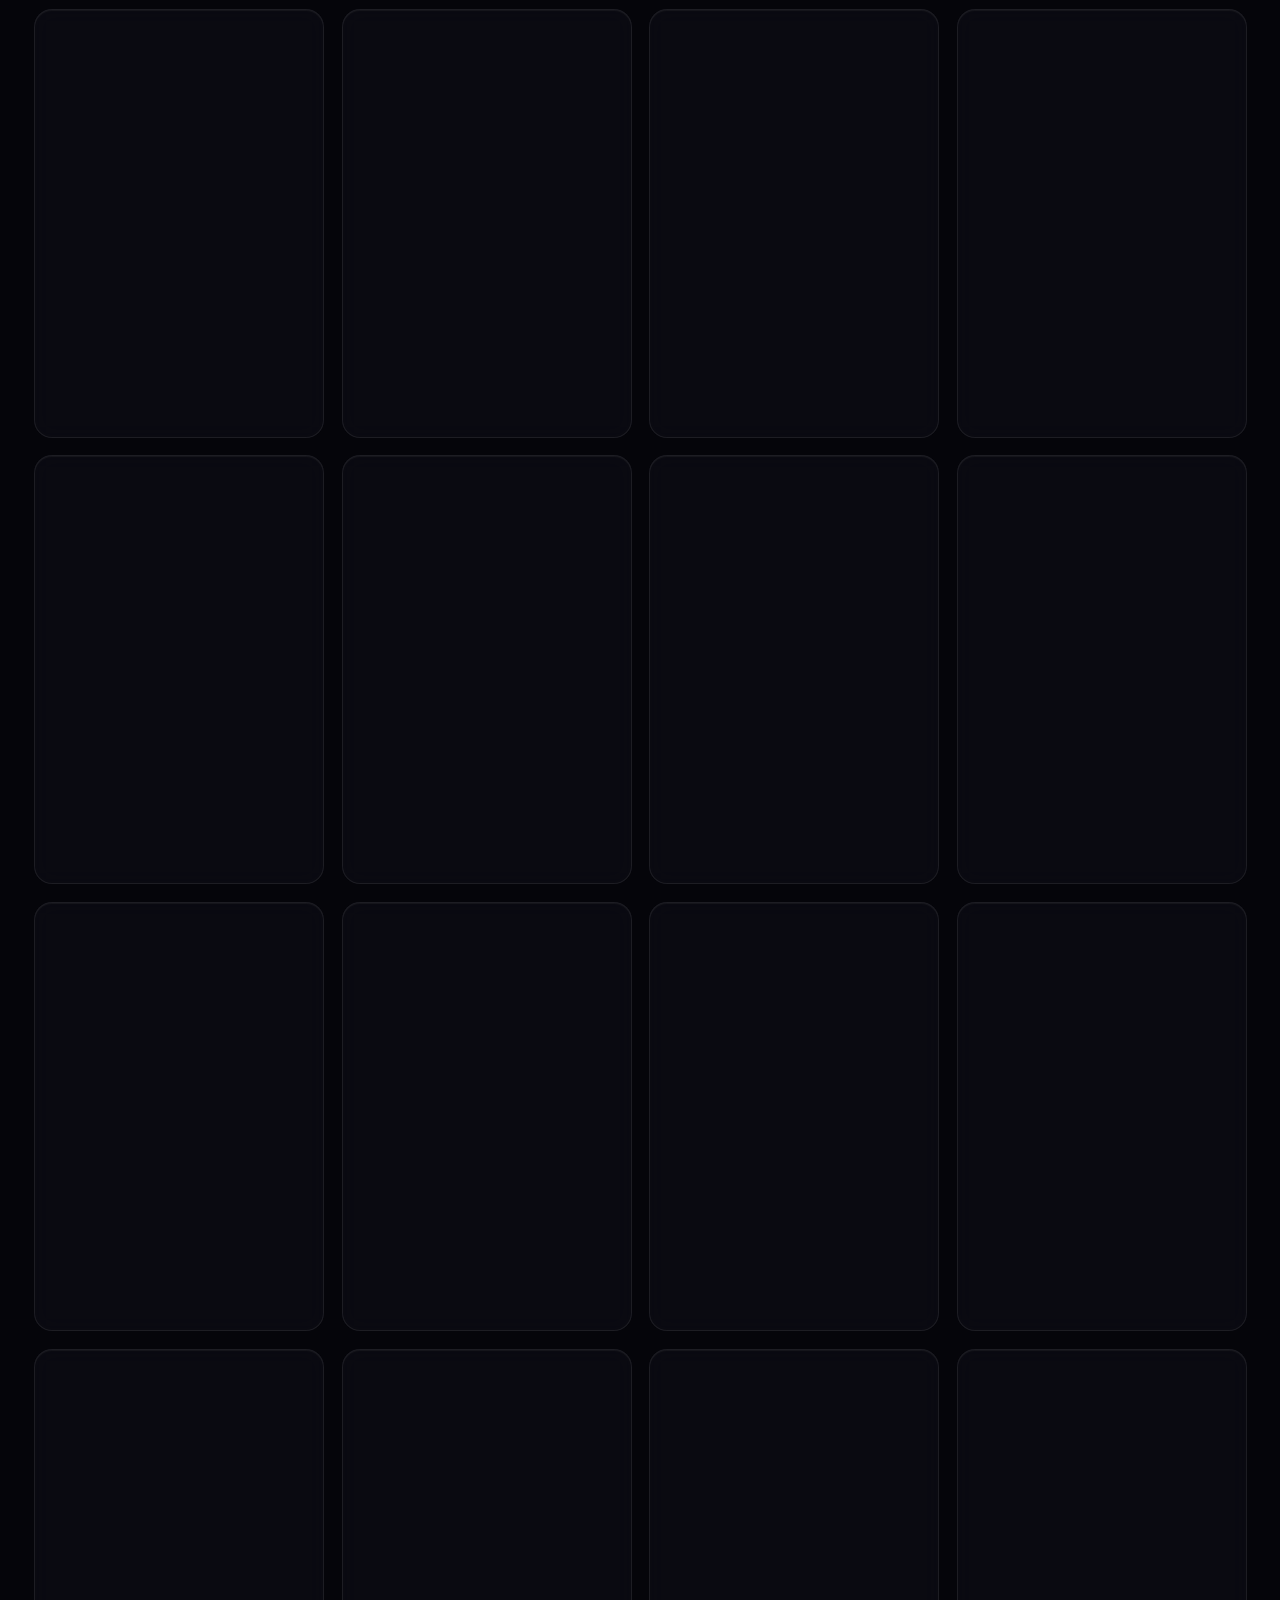
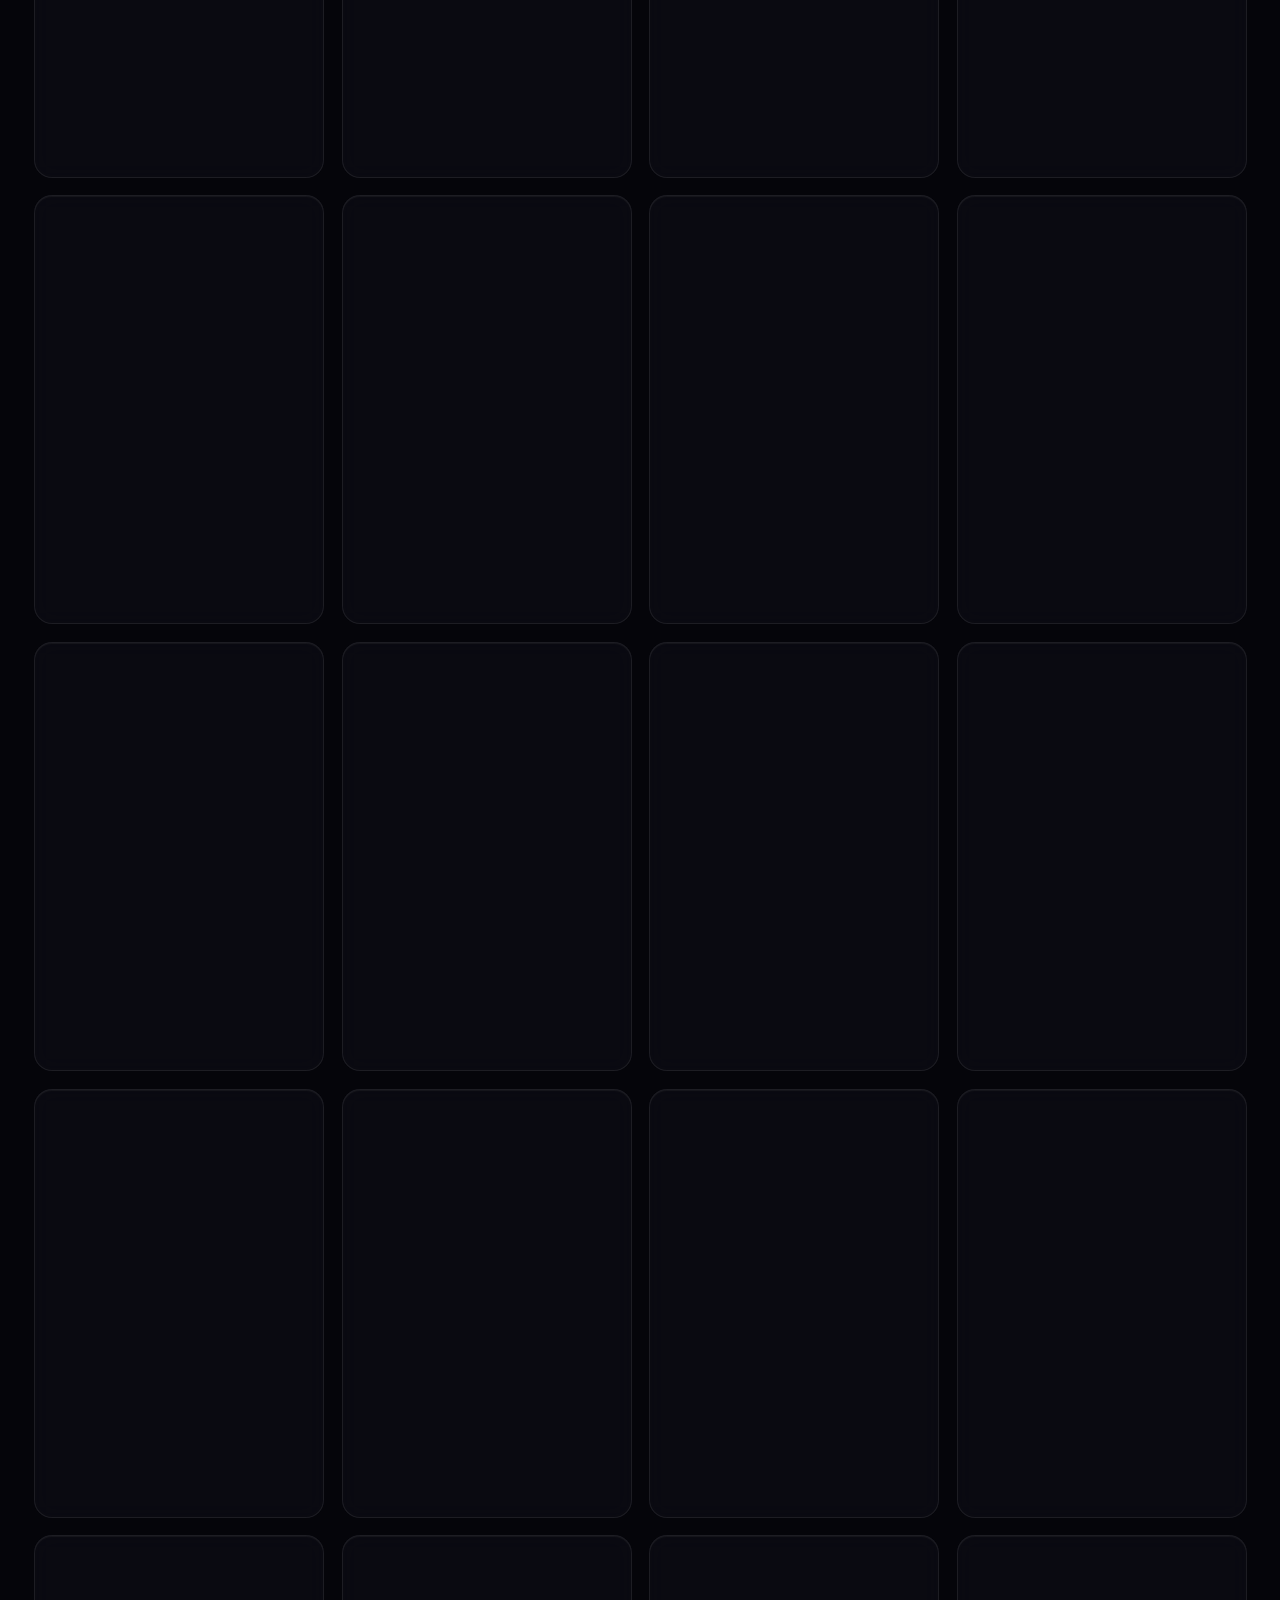
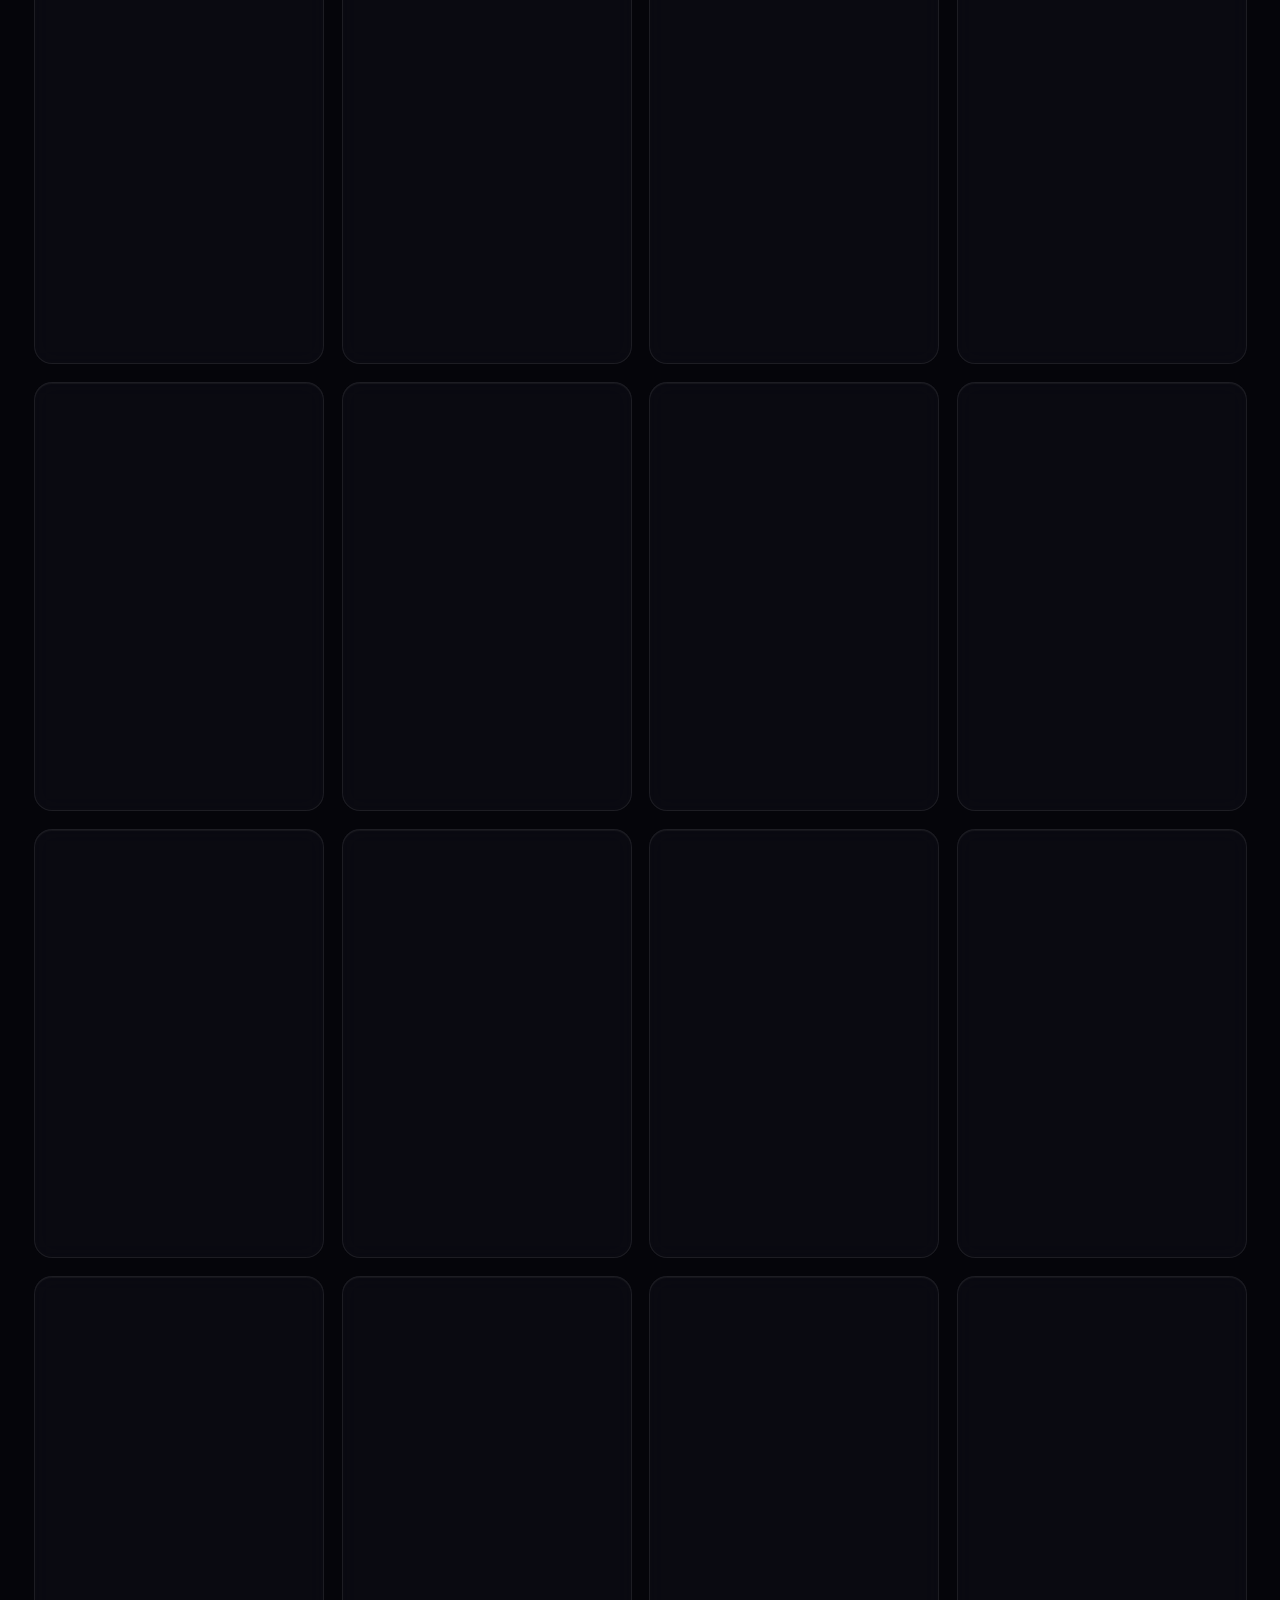
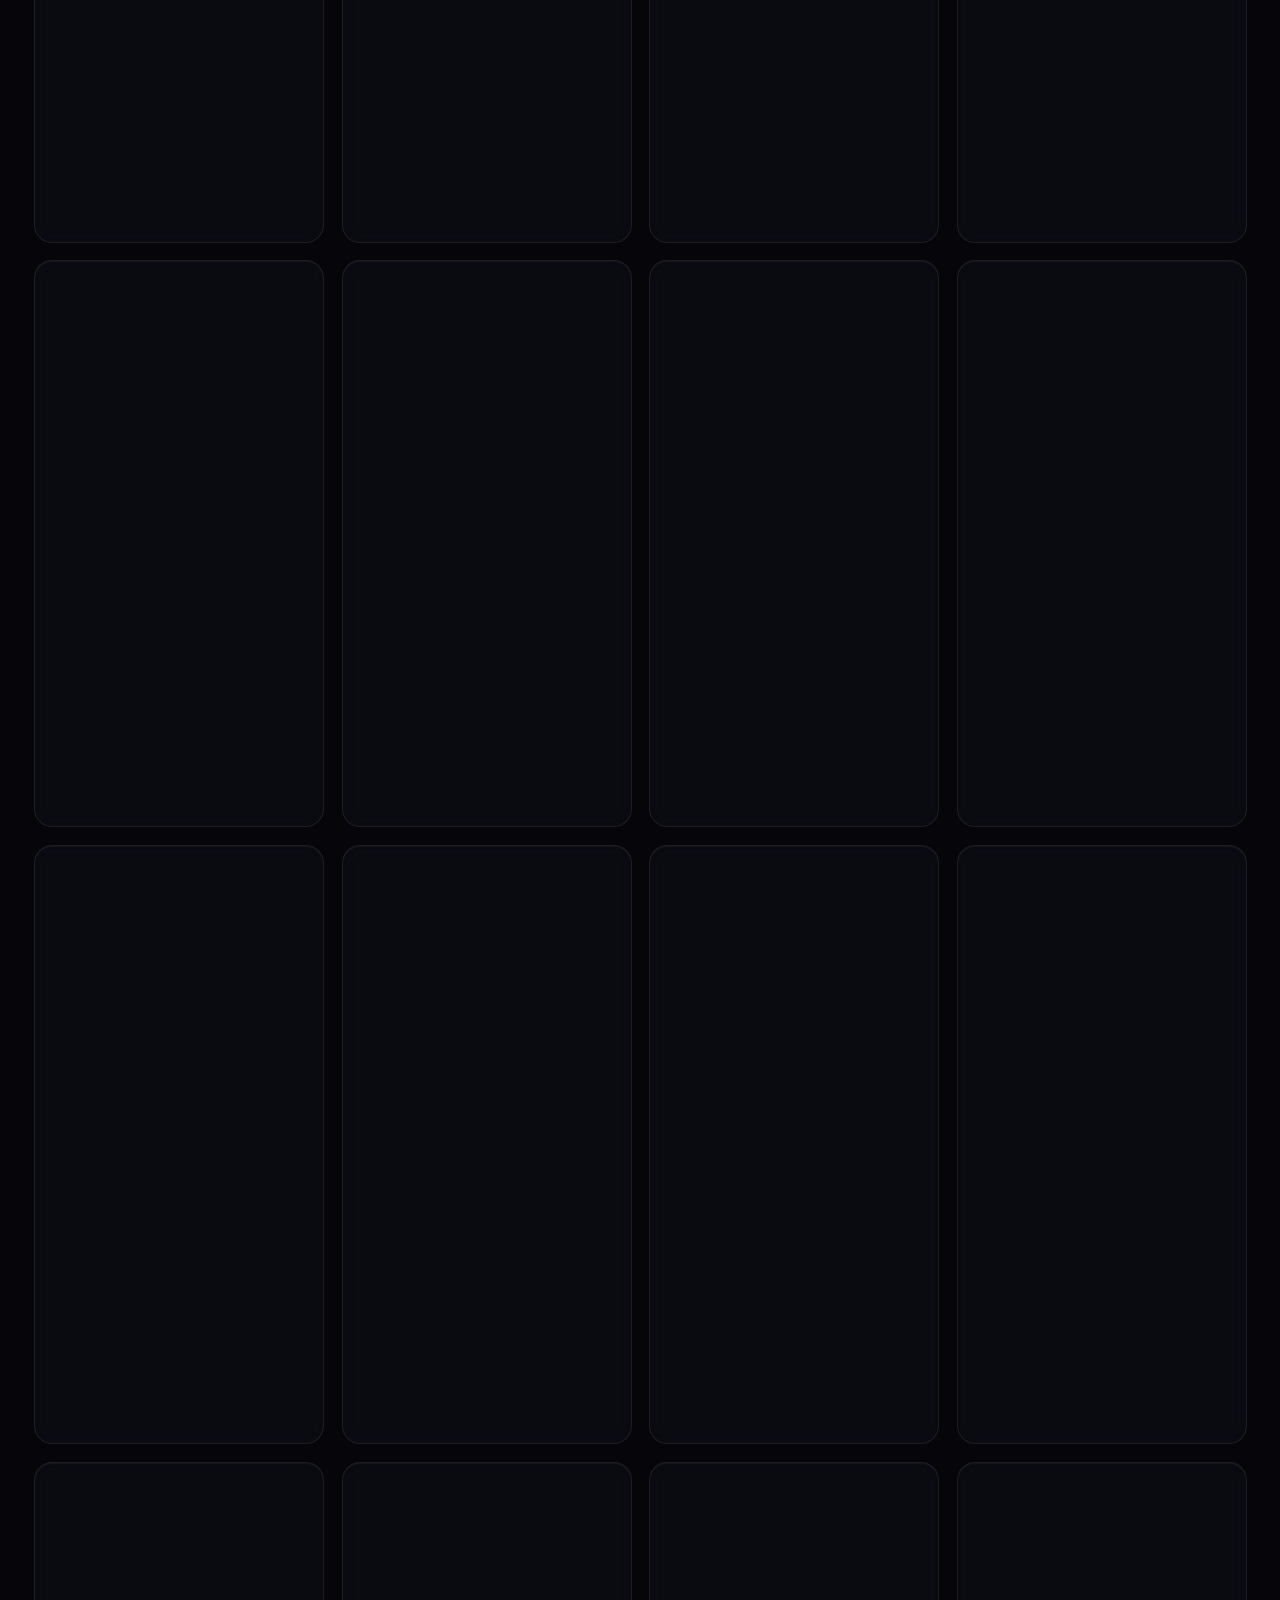
==== commit 5fc81405: "Expand collection to 1,000 animations per category (13,000 total) - Add wave-five generators (js/gen" ====
--- a/index.html
+++ b/index.html
@@ -3,8 +3,8 @@
 <head>
 <meta charset="UTF-8" />
 <meta name="viewport" content="width=device-width, initial-scale=1.0, viewport-fit=cover" />
-<title>Motion Lab — 6,500 Web Animations, every one customisable</title>
-<meta name="description" content="An open gallery of 6,500 CSS and JavaScript animations across 13 categories. Retune every effect, copy the web code, share a deep link, or generate an After Effects JSX builder that recreates its motion with native editable layers." />
+<title>Motion Lab — 13,000 Web Animations, every one customisable</title>
+<meta name="description" content="An open gallery of 13,000 CSS and JavaScript animations across 13 categories. Retune every effect, copy the web code, share a deep link, or generate an After Effects JSX builder that recreates its motion with native editable layers." />
 <meta name="theme-color" id="themeColorMeta" content="#05050a" />
 <script>
 /* Apply the saved theme — and the matching mobile browser chrome colour —
@@ -20,12 +20,12 @@
 </script>
 <meta name="robots" content="index,follow" />
 <link rel="canonical" href="https://ayushghbk-afk.github.io/A-web-for-animation-/" />
-<meta property="og:title" content="Motion Lab — 6,500 customisable Web Animations" />
-<meta property="og:description" content="500 animations in each of 13 categories, a tuner on every one, full-page starter templates, and a native After Effects builder for every effect." />
+<meta property="og:title" content="Motion Lab — 13,000 customisable Web Animations" />
+<meta property="og:description" content="1,000 animations in each of 13 categories, a tuner on every one, full-page starter templates, and a native After Effects builder for every effect." />
 <meta property="og:type" content="website" />
 <meta property="og:url" content="https://ayushghbk-afk.github.io/A-web-for-animation-/" />
 <script type="application/ld+json">
-{"@context":"https://schema.org","@type":"CollectionPage","name":"Motion Lab","url":"https://ayushghbk-afk.github.io/A-web-for-animation-/","description":"A static gallery of 6,500 CSS and JavaScript animations across thirteen categories, each with a live tuner and an After Effects builder.","isPartOf":{"@type":"WebSite","name":"Motion Lab","url":"https://ayushghbk-afk.github.io/A-web-for-animation-/"},"numberOfItems":6500,"about":["CSS animation","JavaScript animation","UI motion","After Effects"]}
+{"@context":"https://schema.org","@type":"CollectionPage","name":"Motion Lab","url":"https://ayushghbk-afk.github.io/A-web-for-animation-/","description":"A static gallery of 13,000 CSS and JavaScript animations across thirteen categories, each with a live tuner and an After Effects builder.","isPartOf":{"@type":"WebSite","name":"Motion Lab","url":"https://ayushghbk-afk.github.io/A-web-for-animation-/"},"numberOfItems":13000,"about":["CSS animation","JavaScript animation","UI motion","After Effects"]}
 </script>
 <link rel="icon" href="data:image/svg+xml,<svg xmlns='http://www.w3.org/2000/svg' viewBox='0 0 32 32'><rect width='32' height='32' rx='8' fill='%2305050a'/><circle cx='16' cy='16' r='10' fill='none' stroke='%238b7dff' stroke-width='2'/><circle cx='16' cy='6' r='2.4' fill='%2322d3ee'/><circle cx='16' cy='16' r='3.2' fill='%238b7dff'/></svg>" />
 <link rel="preconnect" href="https://fonts.googleapis.com" />
@@ -146,7 +146,7 @@
       </a>
       <a href="./catalog.html" class="mega-row">
         <span class="mega-ico" aria-hidden="true">Aa</span>
-        <span><b>Text catalog</b><small>All 6,500 effects, readable with JavaScript off.</small></span>
+        <span><b>Text catalog</b><small>All 13,000 effects, readable with JavaScript off.</small></span>
       </a>
       <button type="button" class="mega-row" id="openShortcuts">
         <span class="mega-ico" aria-hidden="true">⌘</span>
@@ -173,9 +173,9 @@
       </button>
     </header>
     <div class="mobile-nav-body">
-      <button class="mobile-search" type="button" id="mobileSearch" title="Search all 6,500 effects">
+      <button class="mobile-search" type="button" id="mobileSearch" title="Search all 13,000 effects">
         <svg viewBox="0 0 24 24" aria-hidden="true"><circle cx="11" cy="11" r="7"/><path d="M20 20l-3.5-3.5"/></svg>
-        <span>Search 6,500 effects…</span>
+        <span>Search 13,000 effects…</span>
       </button>
       <p class="mobile-kicker">Product</p>
       <div class="mobile-cats" id="mobileCats"></div>
@@ -205,7 +205,7 @@
   <div class="cmdk-panel" role="dialog" aria-modal="true" aria-labelledby="cmdkLabel">
     <div class="cmdk-bar">
       <svg viewBox="0 0 24 24" class="search-icon" aria-hidden="true"><circle cx="11" cy="11" r="7"/><path d="M20 20l-3.5-3.5"/></svg>
-      <input id="search" type="search" placeholder="Search 6,500 effects &amp; templates…" aria-label="Search animations"
+      <input id="search" type="search" placeholder="Search 13,000 effects &amp; templates…" aria-label="Search animations"
            autocomplete="off" spellcheck="false" autocapitalize="off" enterkeyhint="search" />
       <kbd>esc</kbd>
       <button class="icon-btn cmdk-close" type="button" data-close-cmdk aria-label="Close search" title="Close (Esc)">
@@ -225,7 +225,7 @@
 <main id="top">
   <noscript>
     <div class="noscript-banner">
-      <p><strong>Motion Lab</strong> is a static gallery of <b>6,500</b> CSS and JavaScript animations in thirteen categories — 500 in every single one — plus two full-page starter templates. Enable JavaScript for the live lab, or browse the <a href="./catalog.html">text catalog of every effect</a>.</p>
+      <p><strong>Motion Lab</strong> is a static gallery of <b>13,000</b> CSS and JavaScript animations in thirteen categories — 1,000 in every single one — plus two full-page starter templates. Enable JavaScript for the live lab, or browse the <a href="./catalog.html">text catalog of every effect</a>.</p>
     </div>
   </noscript>
 
@@ -237,7 +237,7 @@
         <h1 class="hero-title">
           <span class="line"><span>The motion system</span></span>
           <span class="line"><span>behind a thousand</span></span>
-          <span class="line"><span><em id="counterHero">6,500</em> interfaces.</span></span>
+          <span class="line"><span><em id="counterHero">13,000</em> interfaces.</span></span>
         </h1>
         <p class="hero-sub">A product-grade gallery of loaders, buttons, type, cards, backgrounds, controls, SVG, 3D, interaction, data charts, nature, retro arcade and transitions — each one live, tunable, and one click from your clipboard or After Effects. Export native shape layers, expressions and project files with your settings baked in.</p>
         <div class="hero-cta">
@@ -245,9 +245,9 @@
           <button class="btn-ghost mag-btn" id="randomBtn" type="button">Surprise me <span class="spark">✦</span></button>
         </div>
         <ul class="hero-stats">
-          <li><b data-count="6500">6,500</b><span>effects</span></li>
+          <li><b data-count="13000">13,000</b><span>effects</span></li>
           <li><b data-count="13">13</b><span>categories</span></li>
-          <li><b data-count="500">500</b><span>in every category</span></li>
+          <li><b data-count="1000">1,000</b><span>in every category</span></li>
           <li><b data-count="2" id="tplHeroStat">2</b><span>templates</span></li>
           <li><b data-count="100">100</b><span>% with a tuner</span></li>
           <li><b data-count="0">0</b><span>dependencies</span></li>
@@ -314,7 +314,7 @@
         <p class="kicker">The collection</p>
         <h2>Every effect, live.</h2>
       </div>
-        <p id="resultCount">6,500 live effects in the collection</p>
+        <p id="resultCount">13,000 live effects in the collection</p>
     </div>
     <div class="grid" id="grid" aria-live="polite"></div>
     <p class="empty" id="empty" hidden>Nothing matches that search. <button id="clearSearch" type="button">Clear filters</button></p>
@@ -330,7 +330,7 @@
         <p class="kicker">The inventory</p>
         <h2>Every animation &amp; UI element, mapped.</h2>
       </div>
-      <p>What this site itself animates — section by section — plus the complete index of all 6,500 effects in the collection, linked straight into the live lab.</p>
+      <p>What this site itself animates — section by section — plus the complete index of all 13,000 effects in the collection, linked straight into the live lab.</p>
     </div>
     <h3 class="inv-h">Live on this page</h3>
     <div class="inv-live" id="invLive"></div>
@@ -346,7 +346,7 @@
         <p class="kicker">After Effects bridge</p>
         <h2>From live CSS to an editable timeline.</h2>
       </div>
-      <p>All 6,500 effects · current tuning included · no server required</p>
+      <p>All 13,000 effects · current tuning included · no server required</p>
     </div>
     <div class="ae-workflow-grid">
       <div class="ae-workflow-copy">
@@ -359,7 +359,7 @@
         </ol>
         <div class="ae-bundle-actions">
           <button class="btn-primary sm" id="aeStarterKit" type="button"><span class="ae-btn-mark">Ae</span> 10-effect starter kit</button>
-          <button class="btn-ghost sm" id="aeFullBundle" type="button">Build all 6,500</button>
+          <button class="btn-ghost sm" id="aeFullBundle" type="button">Build all 13,000</button>
         </div>
       </div>
       <div class="ae-live-stage" id="aeLive" aria-hidden="true"></div>
@@ -396,7 +396,7 @@
       <p>
         Both templates ship exactly as their authors wrote them — <b>MIT-licensed</b>, zero build
         step, CDN dependencies only. They are separate pages, so nothing they do can collide with
-        the 6,500 effects above.
+        the 13,000 effects above.
       </p>
       <div class="tpl-foot-links">
         <a href="https://github.com/ayushghbk-afk" target="_blank" rel="noopener">More from @ayushghbk-afk
@@ -440,7 +440,7 @@
         <div class="outro-live" id="outroLive0" aria-hidden="true"></div>
         <span class="outro-ico" aria-hidden="true">🎛️</span>
         <h3>Tune every effect</h3>
-        <p>Open the Customise panel on any card: speed, colours, size, glow, direction, easing plus that demo's own parameters. Settings persist per effect, can be pushed to all 6,500 at once, and are baked into the snippet you copy.</p>
+        <p>Open the Customise panel on any card: speed, colours, size, glow, direction, easing plus that demo's own parameters. Settings persist per effect, can be pushed to all 13,000 at once, and are baked into the snippet you copy.</p>
       </article>
       <article>
         <div class="outro-live" id="outroLive1" aria-hidden="true"></div>
@@ -452,7 +452,7 @@
         <div class="outro-live" id="outroLive2" aria-hidden="true"></div>
         <span class="outro-ico" aria-hidden="true">🧪</span>
         <h3>Isolated demos</h3>
-        <p>Shadow roots, a shared rAF pump, off-screen CSS pause and destroying far-away demos mean 6,500 cards without keeping hundreds of live instances.</p>
+        <p>Shadow roots, a shared rAF pump, off-screen CSS pause and destroying far-away demos mean 13,000 cards without keeping hundreds of live instances.</p>
       </article>
       <article>
         <div class="outro-live" id="outroLive3" aria-hidden="true"></div>
@@ -731,6 +731,19 @@
 <script src="./js/gen/wave4-a.gen.js"></script>
 <script src="./js/gen/wave4-b.gen.js"></script>
 <script src="./js/gen/wave4-c.gen.js"></script>
+<script src="./js/gen/wave5-a.gen.js"></script>
+<script src="./js/gen/wave5-b.gen.js"></script>
+<script src="./js/gen/wave5-c.gen.js"></script>
+<script src="./js/gen/wave5-d.gen.js"></script>
+<script src="./js/gen/wave5-e.gen.js"></script>
+<script src="./js/gen/wave5-f.gen.js"></script>
+<script src="./js/gen/wave5-g.gen.js"></script>
+<script src="./js/gen/wave5-h.gen.js"></script>
+<script src="./js/gen/wave5-i.gen.js"></script>
+<script src="./js/gen/wave5-j.gen.js"></script>
+<script src="./js/gen/wave5-k.gen.js"></script>
+<script src="./js/gen/wave5-l.gen.js"></script>
+<script src="./js/gen/wave5-m.gen.js"></script>
 <script src="./js/gen/expand.js"></script>
 <script src="./js/tune.js"></script>
 <script src="./js/ae-core.js"></script>
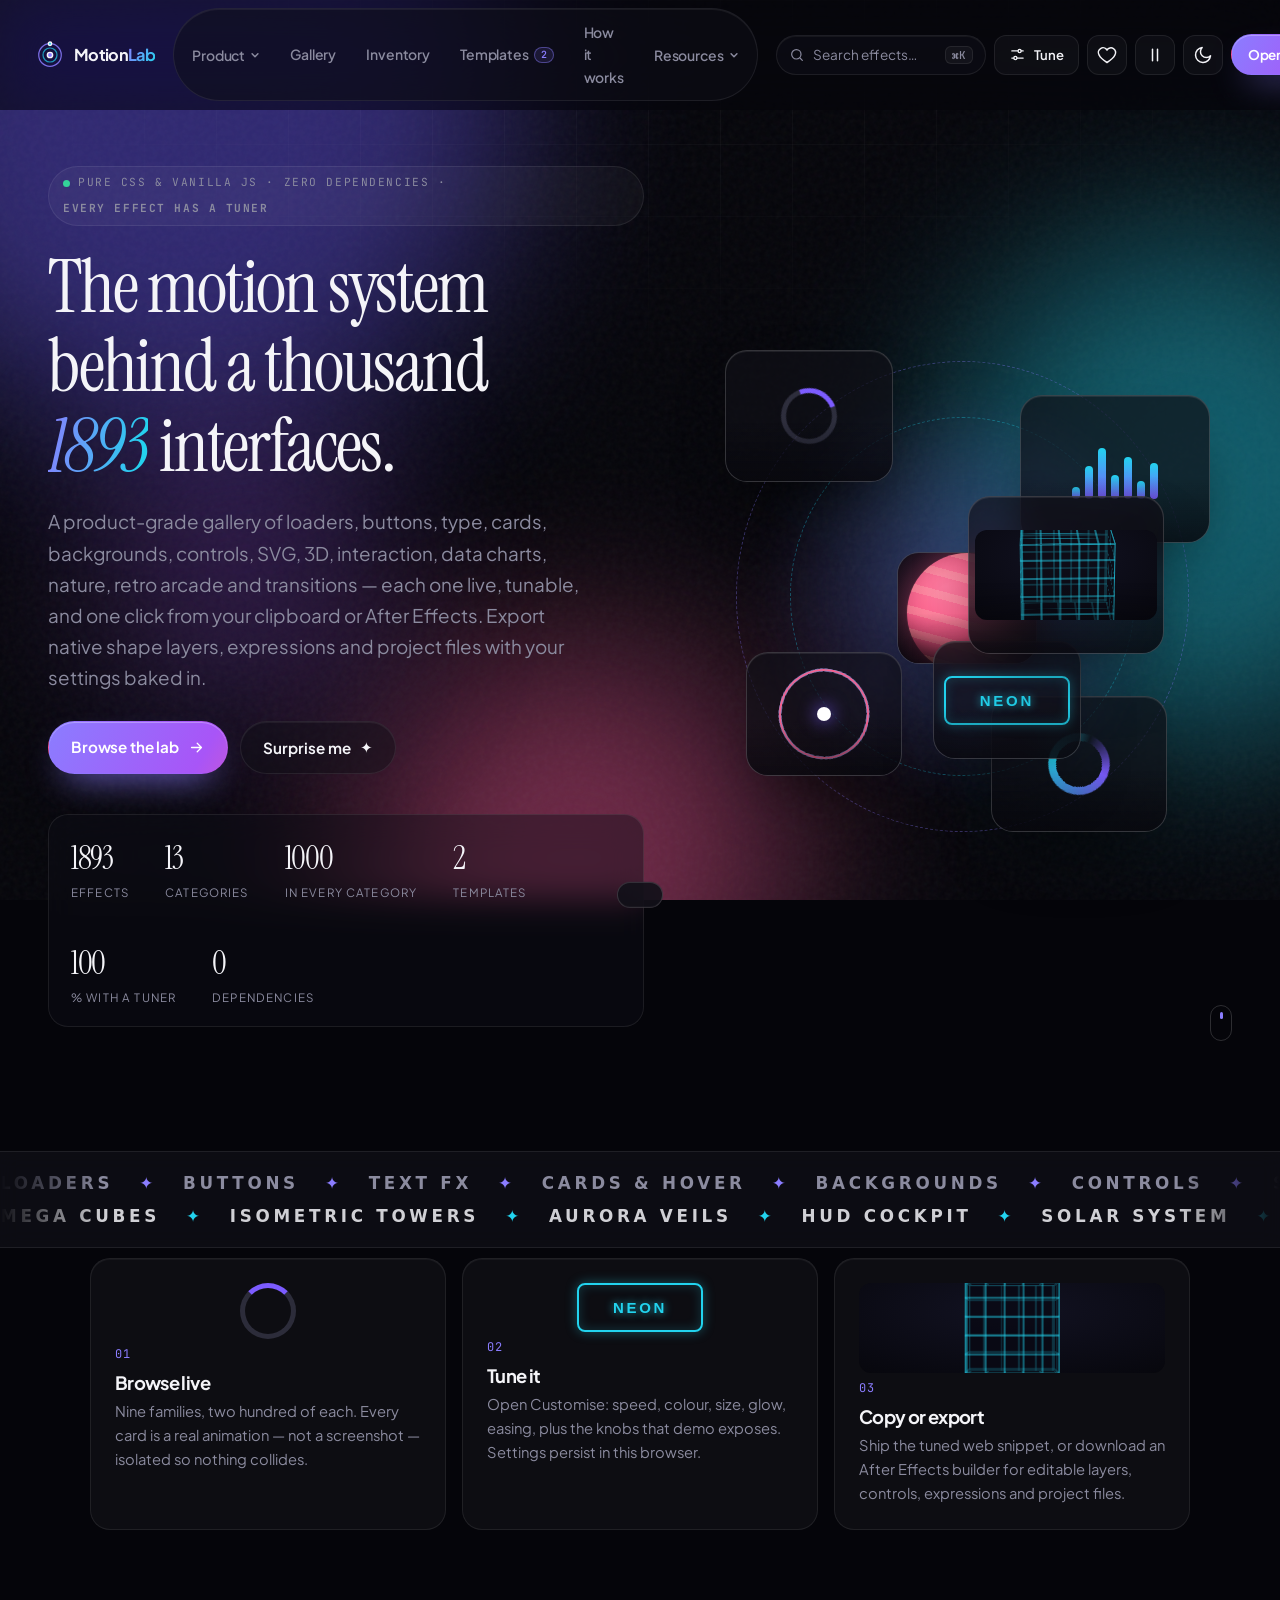
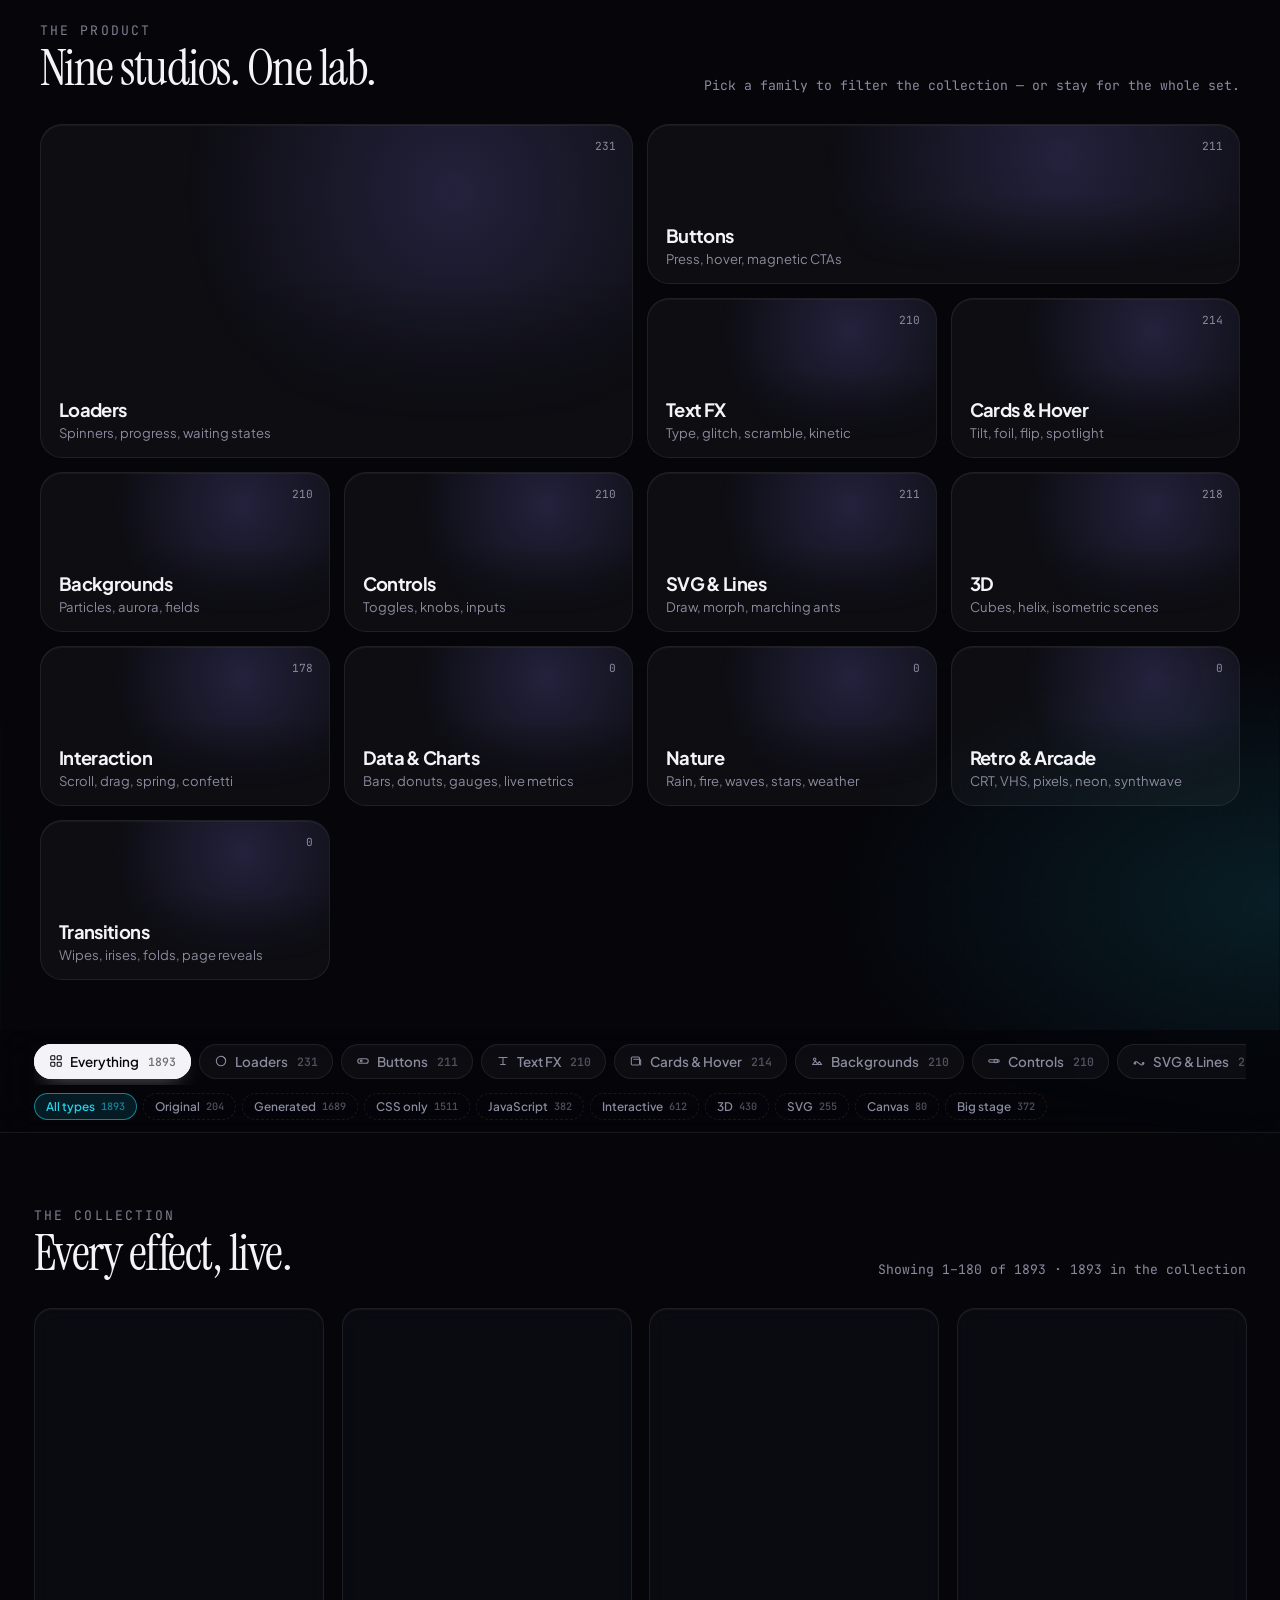
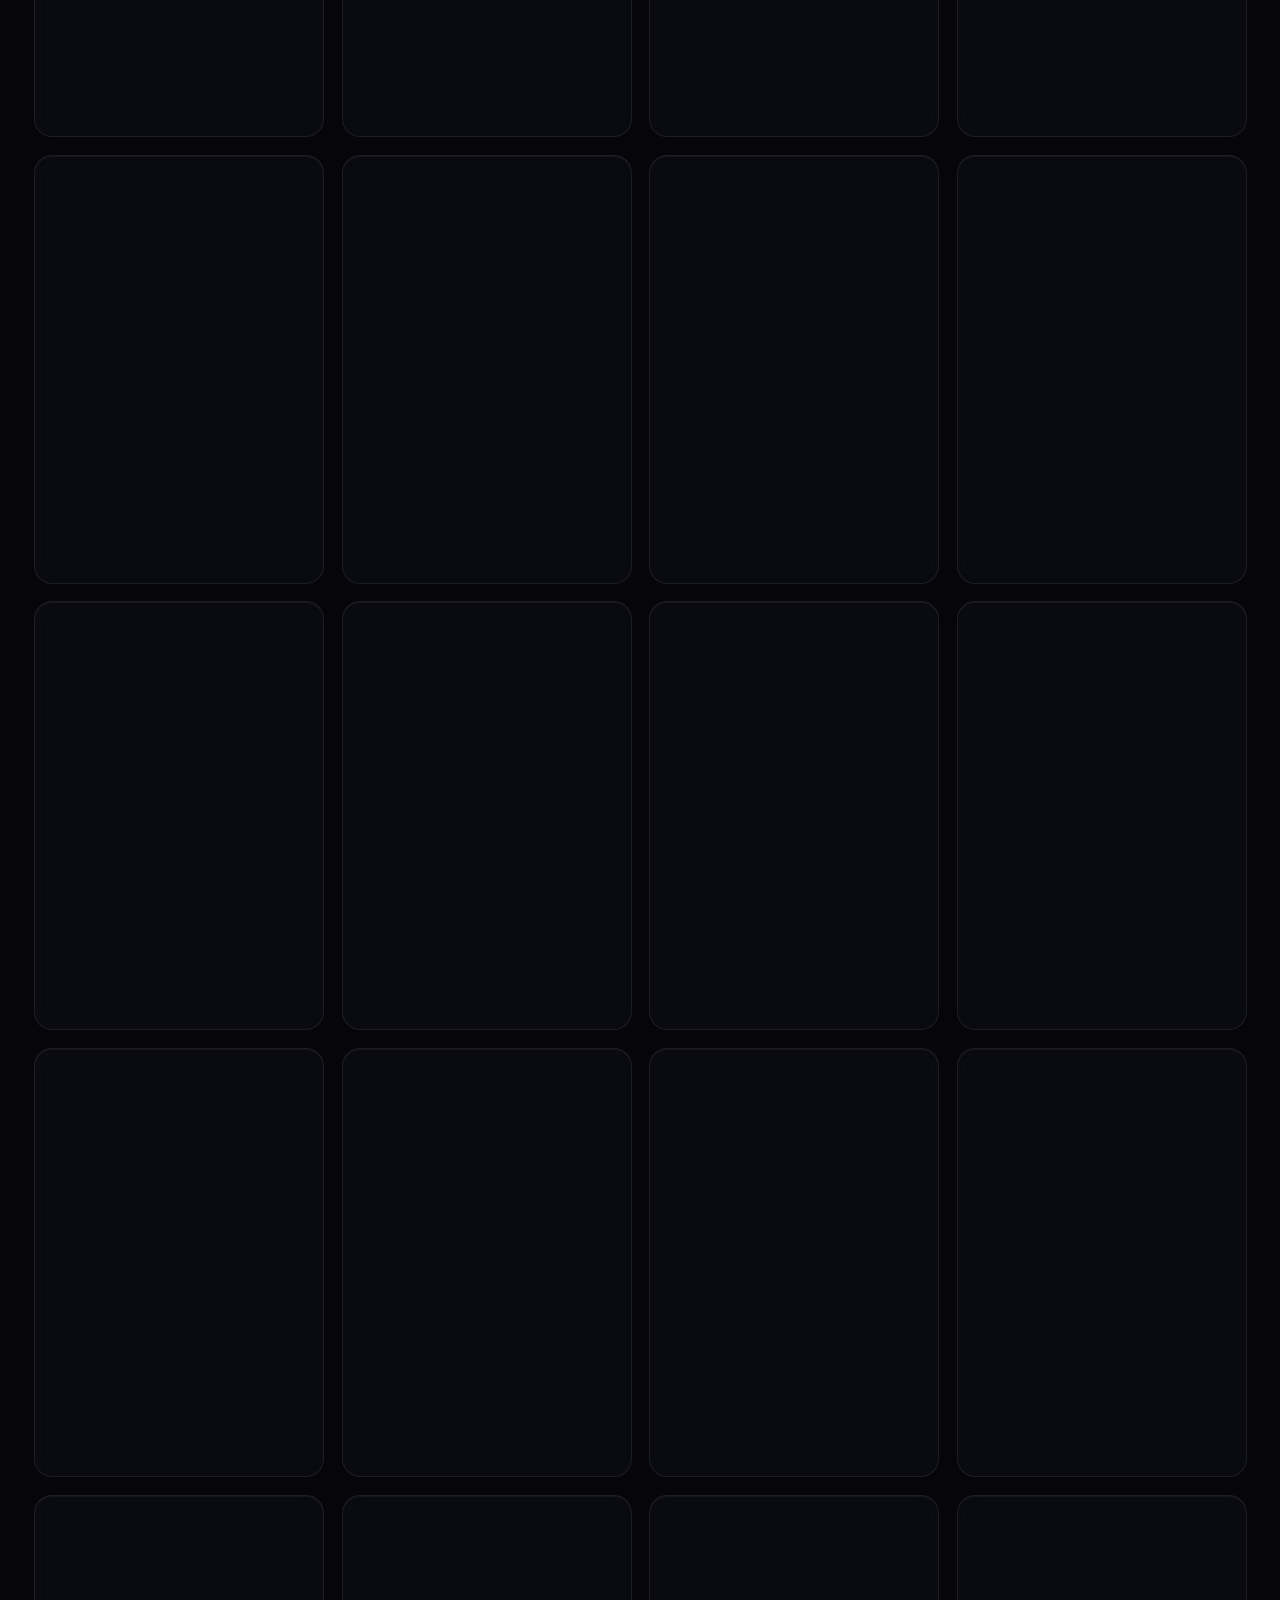
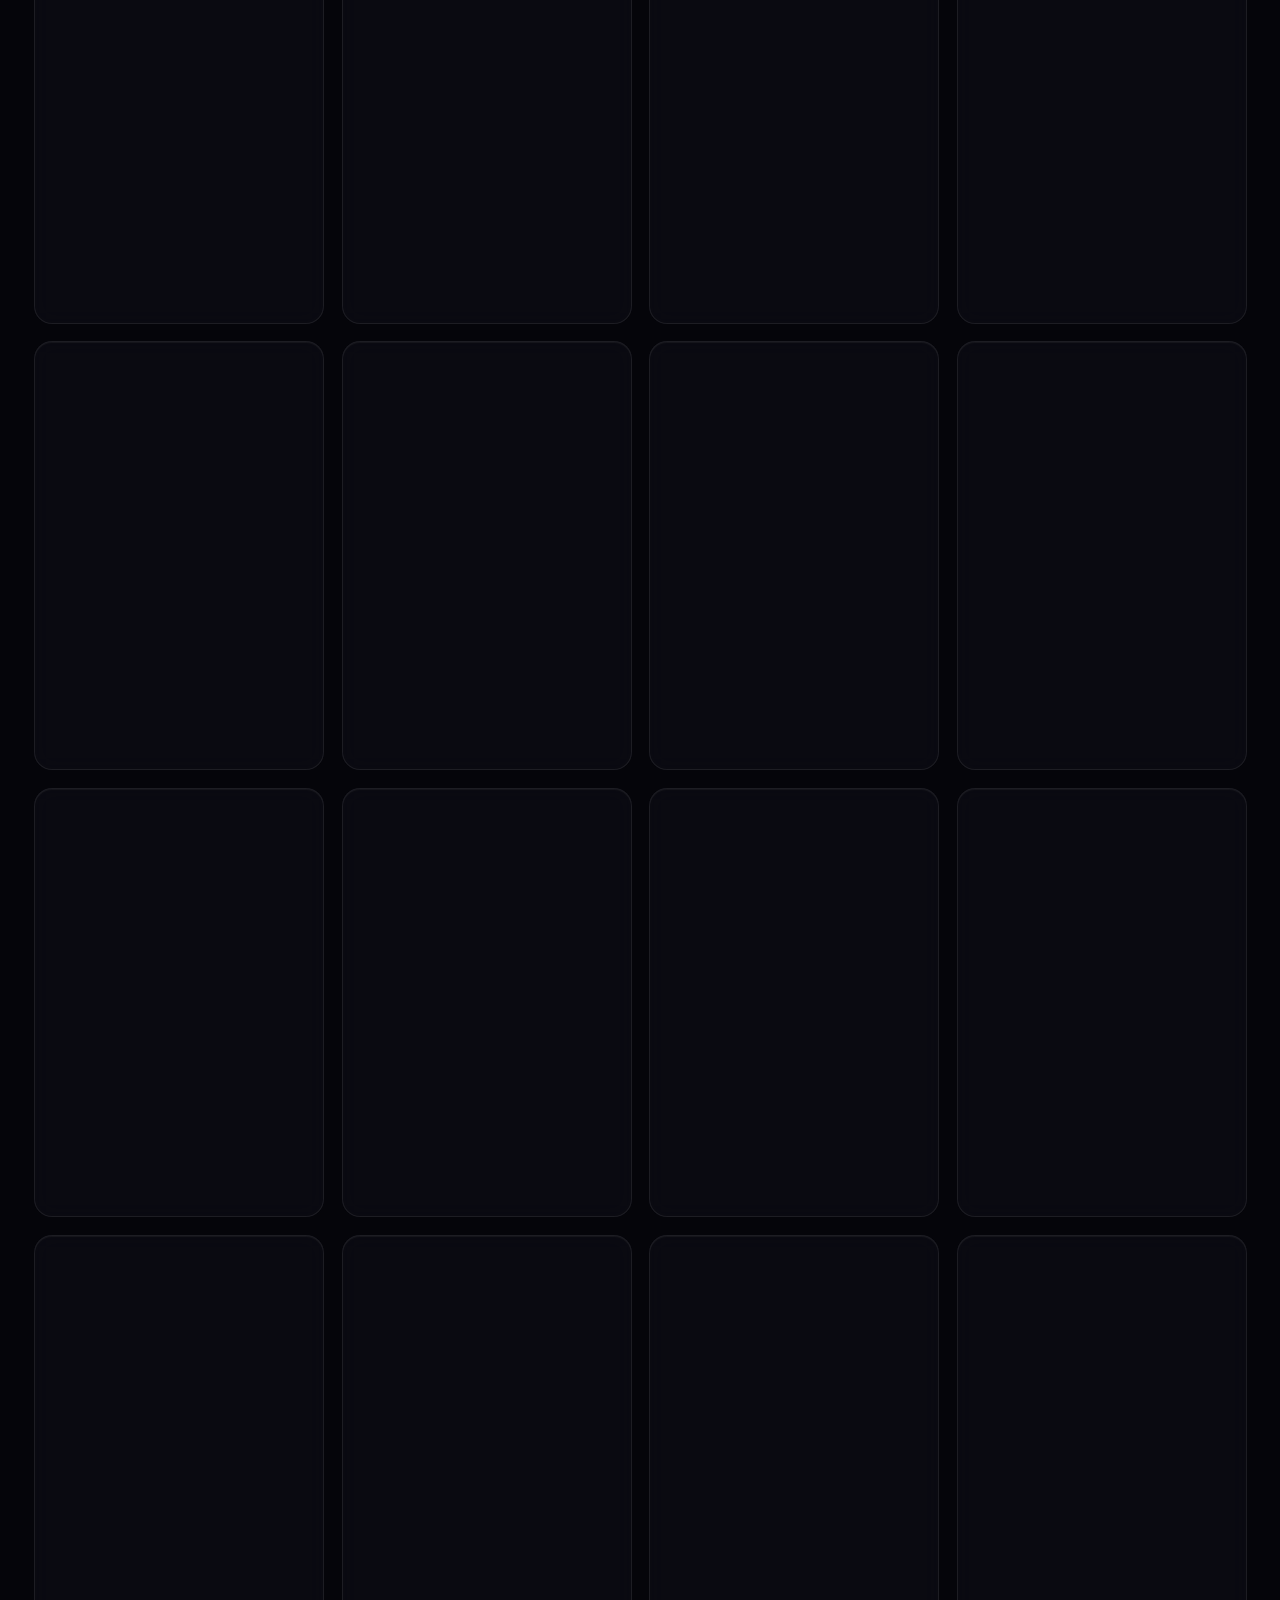
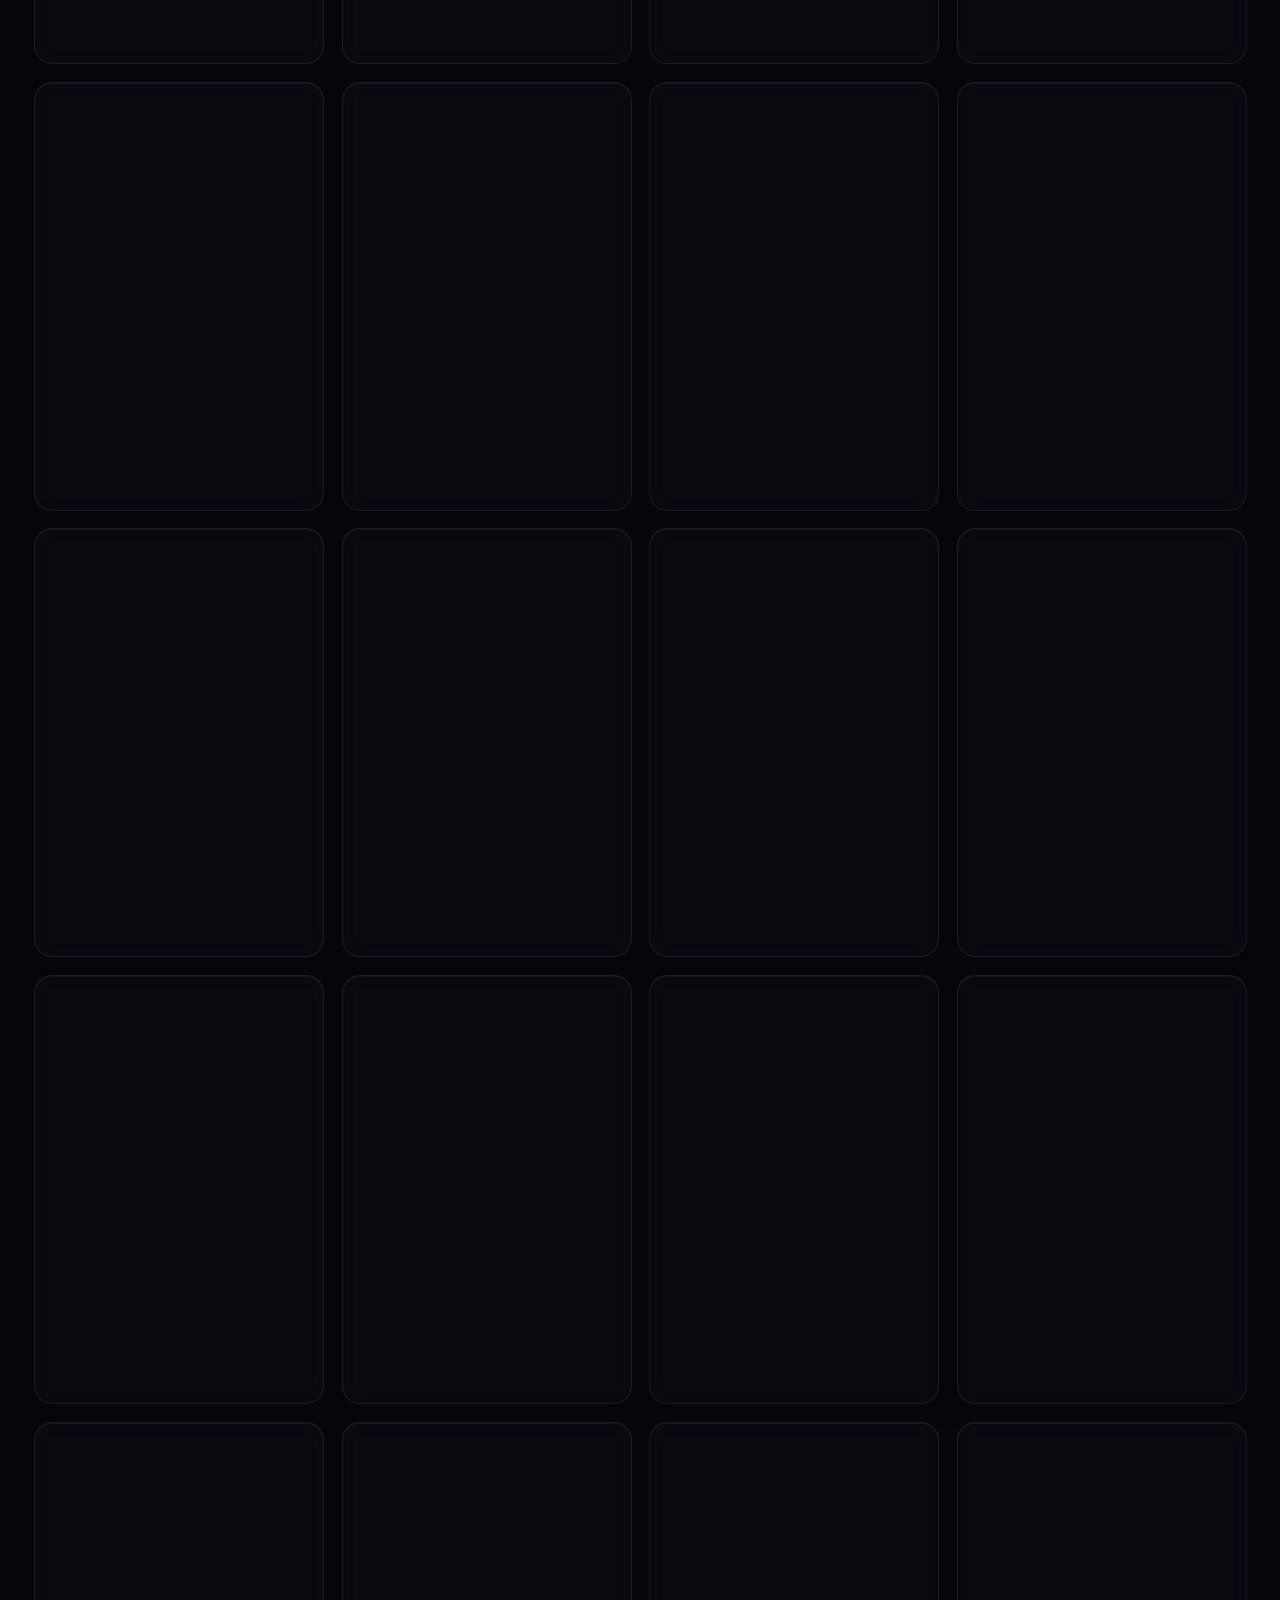
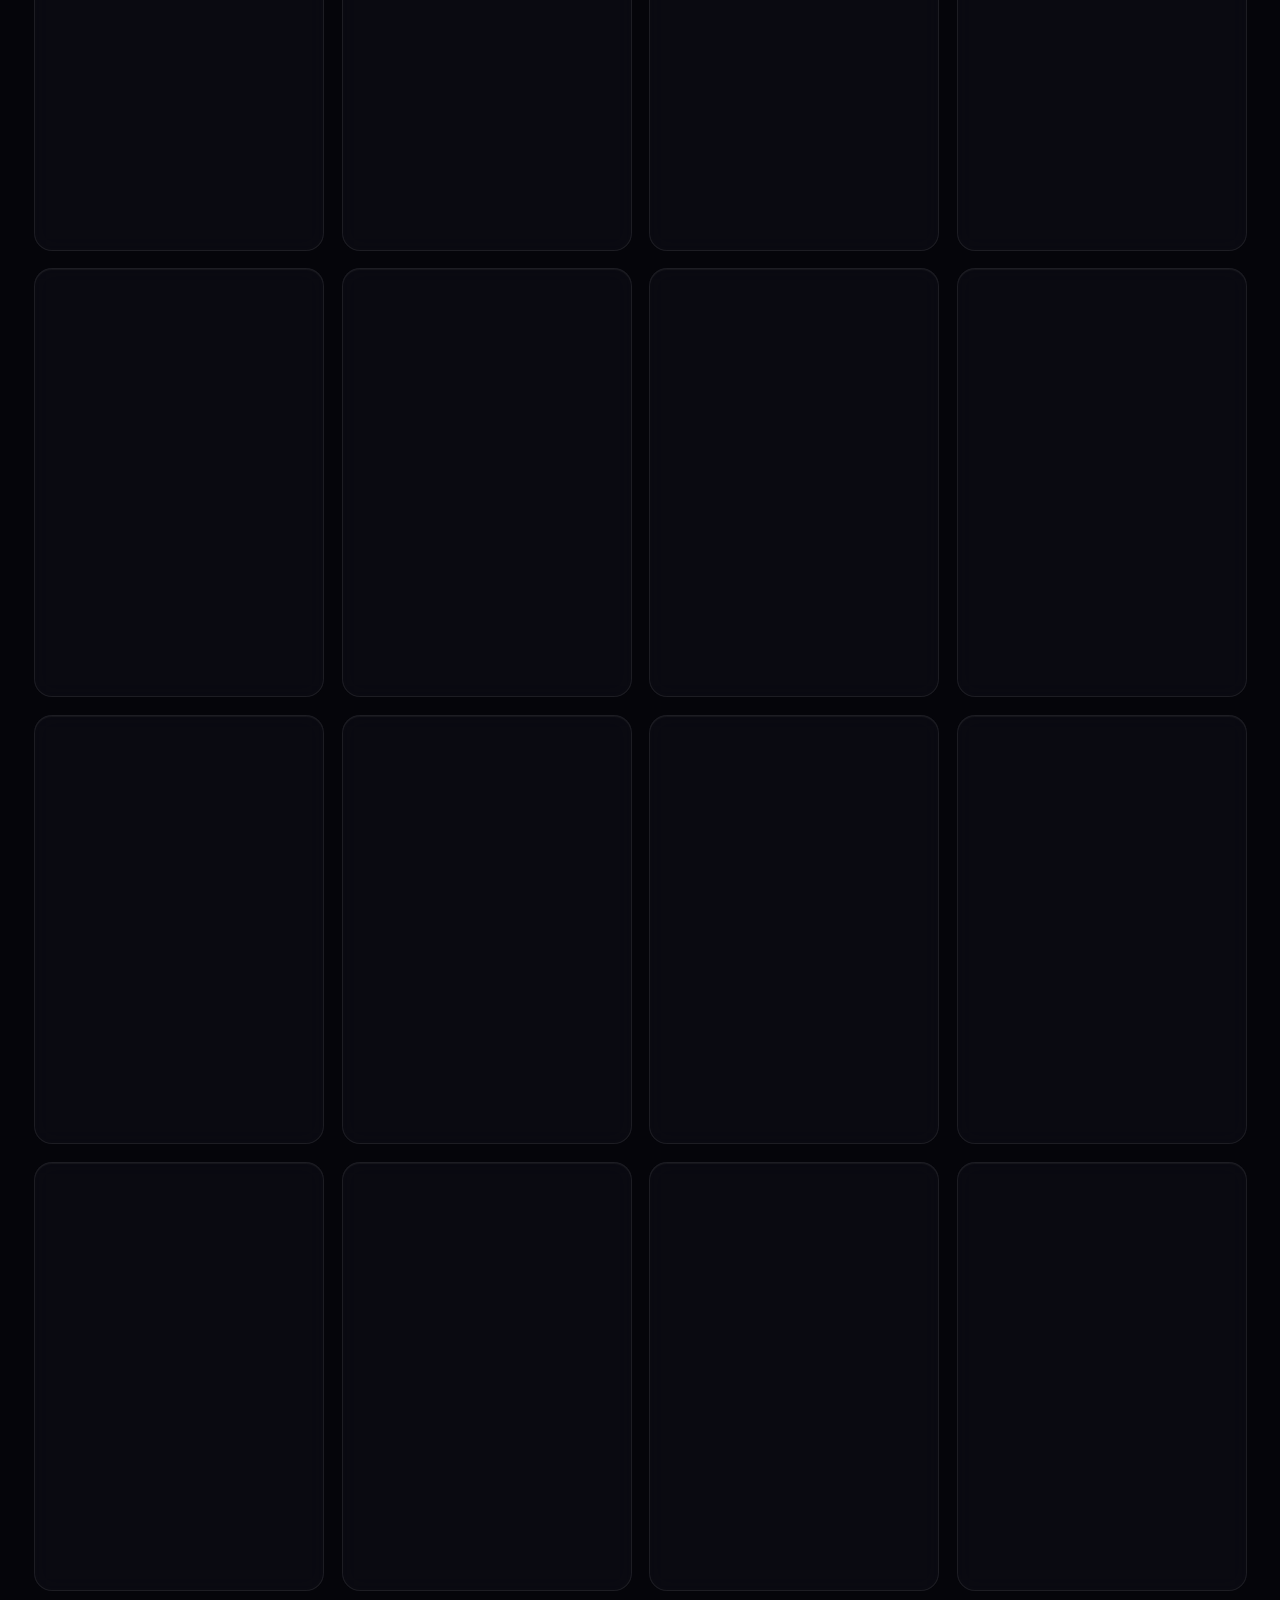
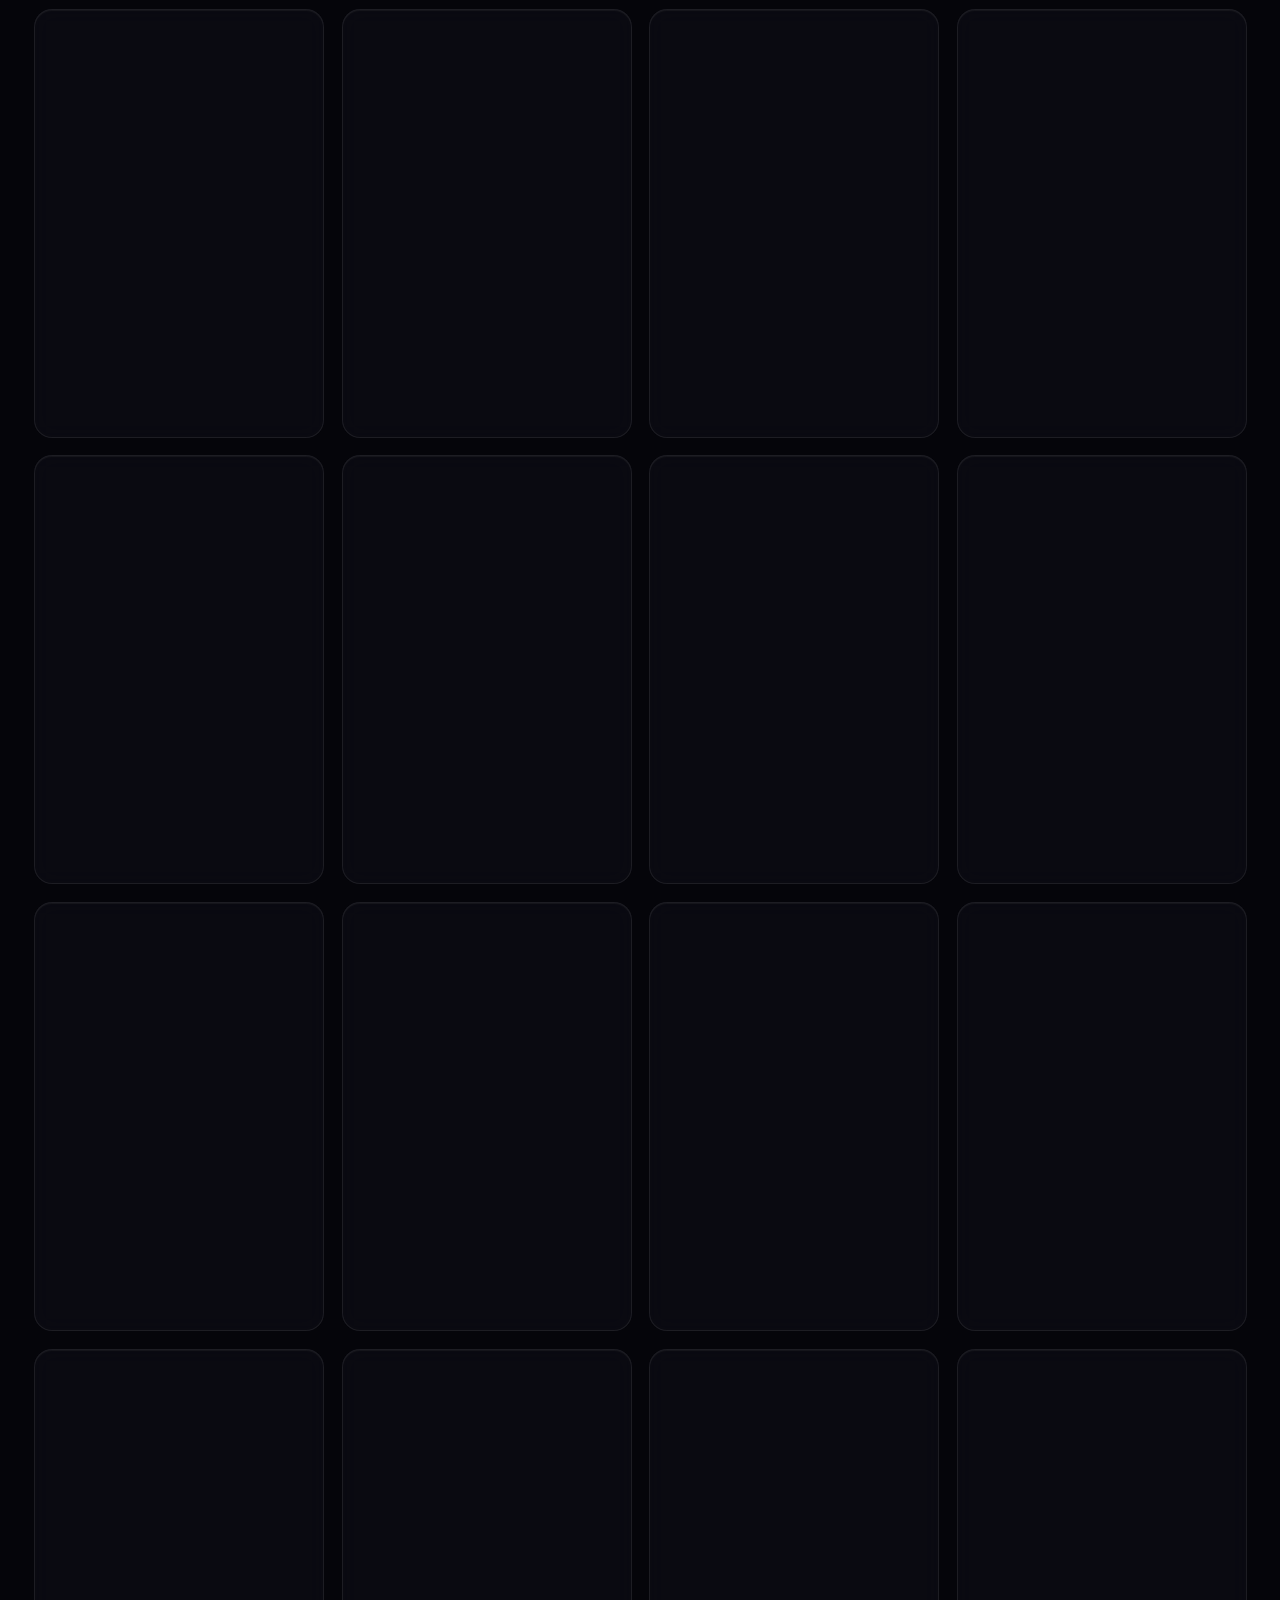
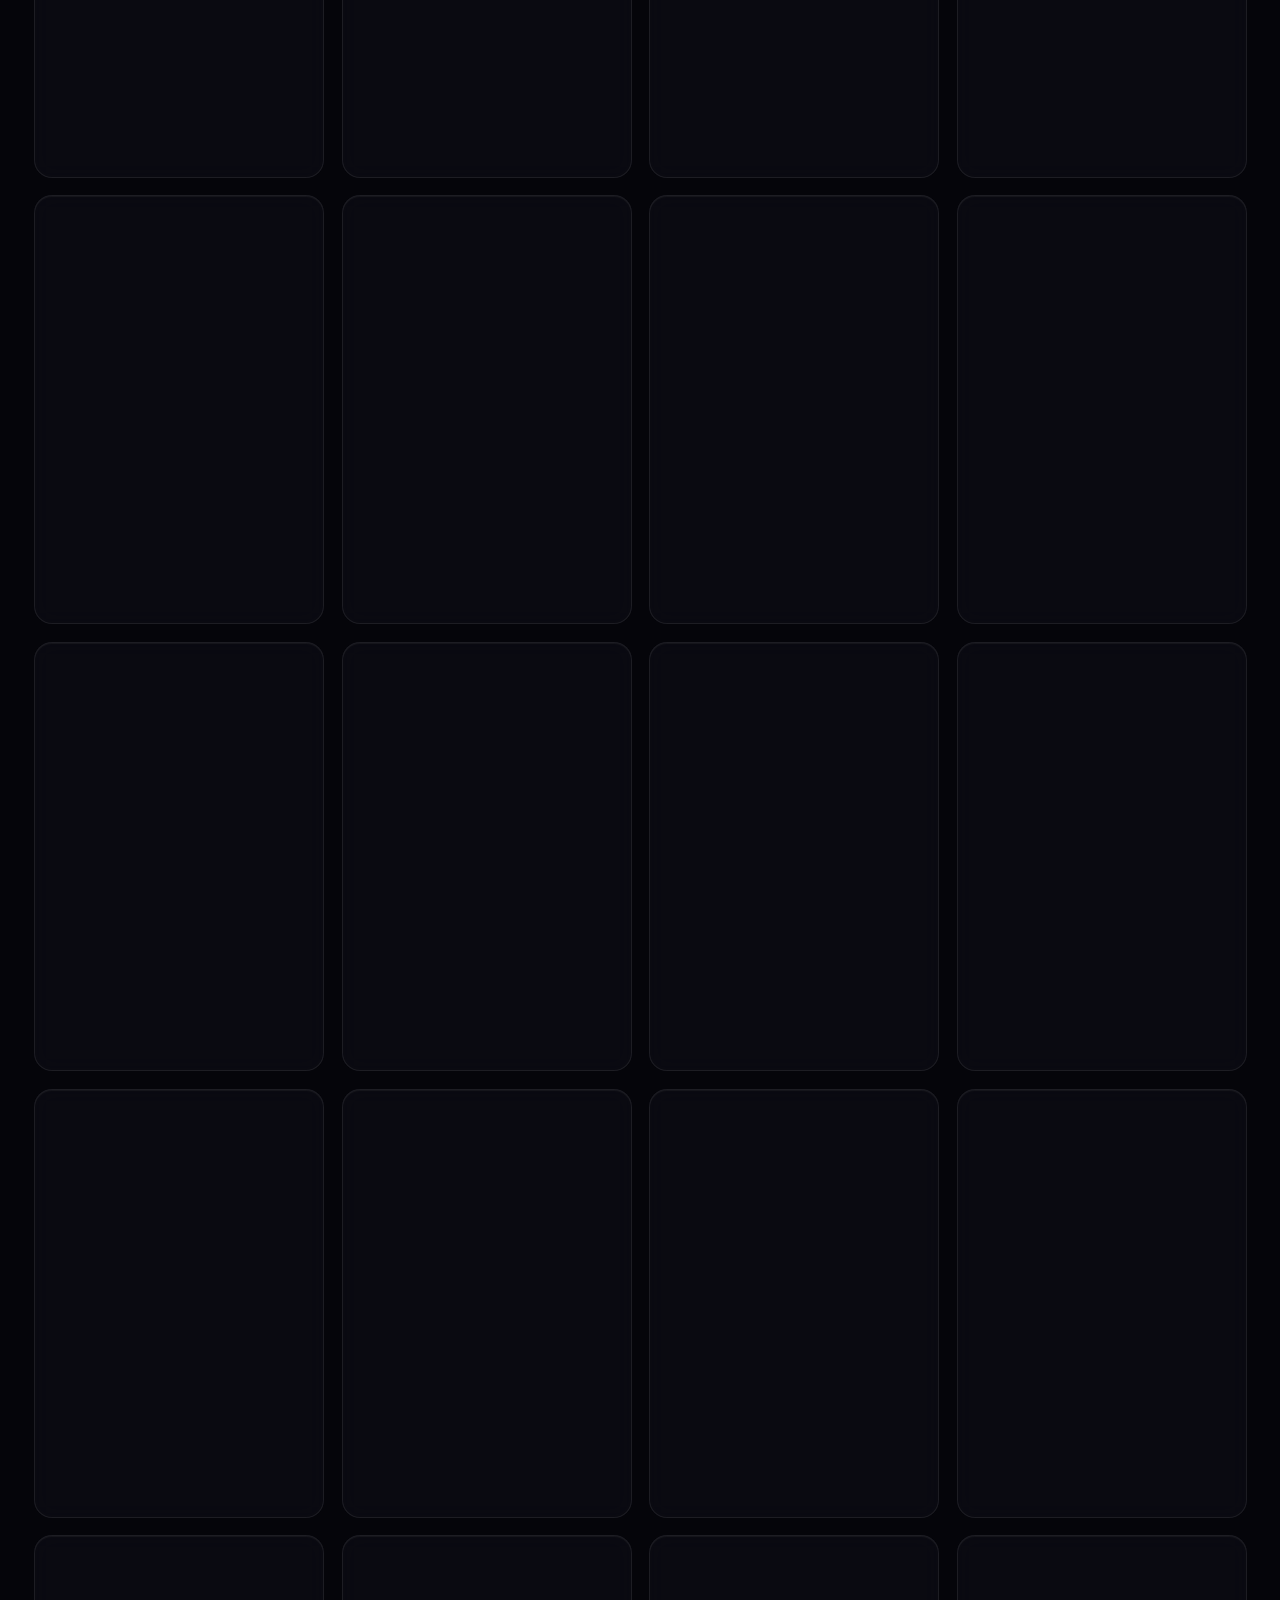
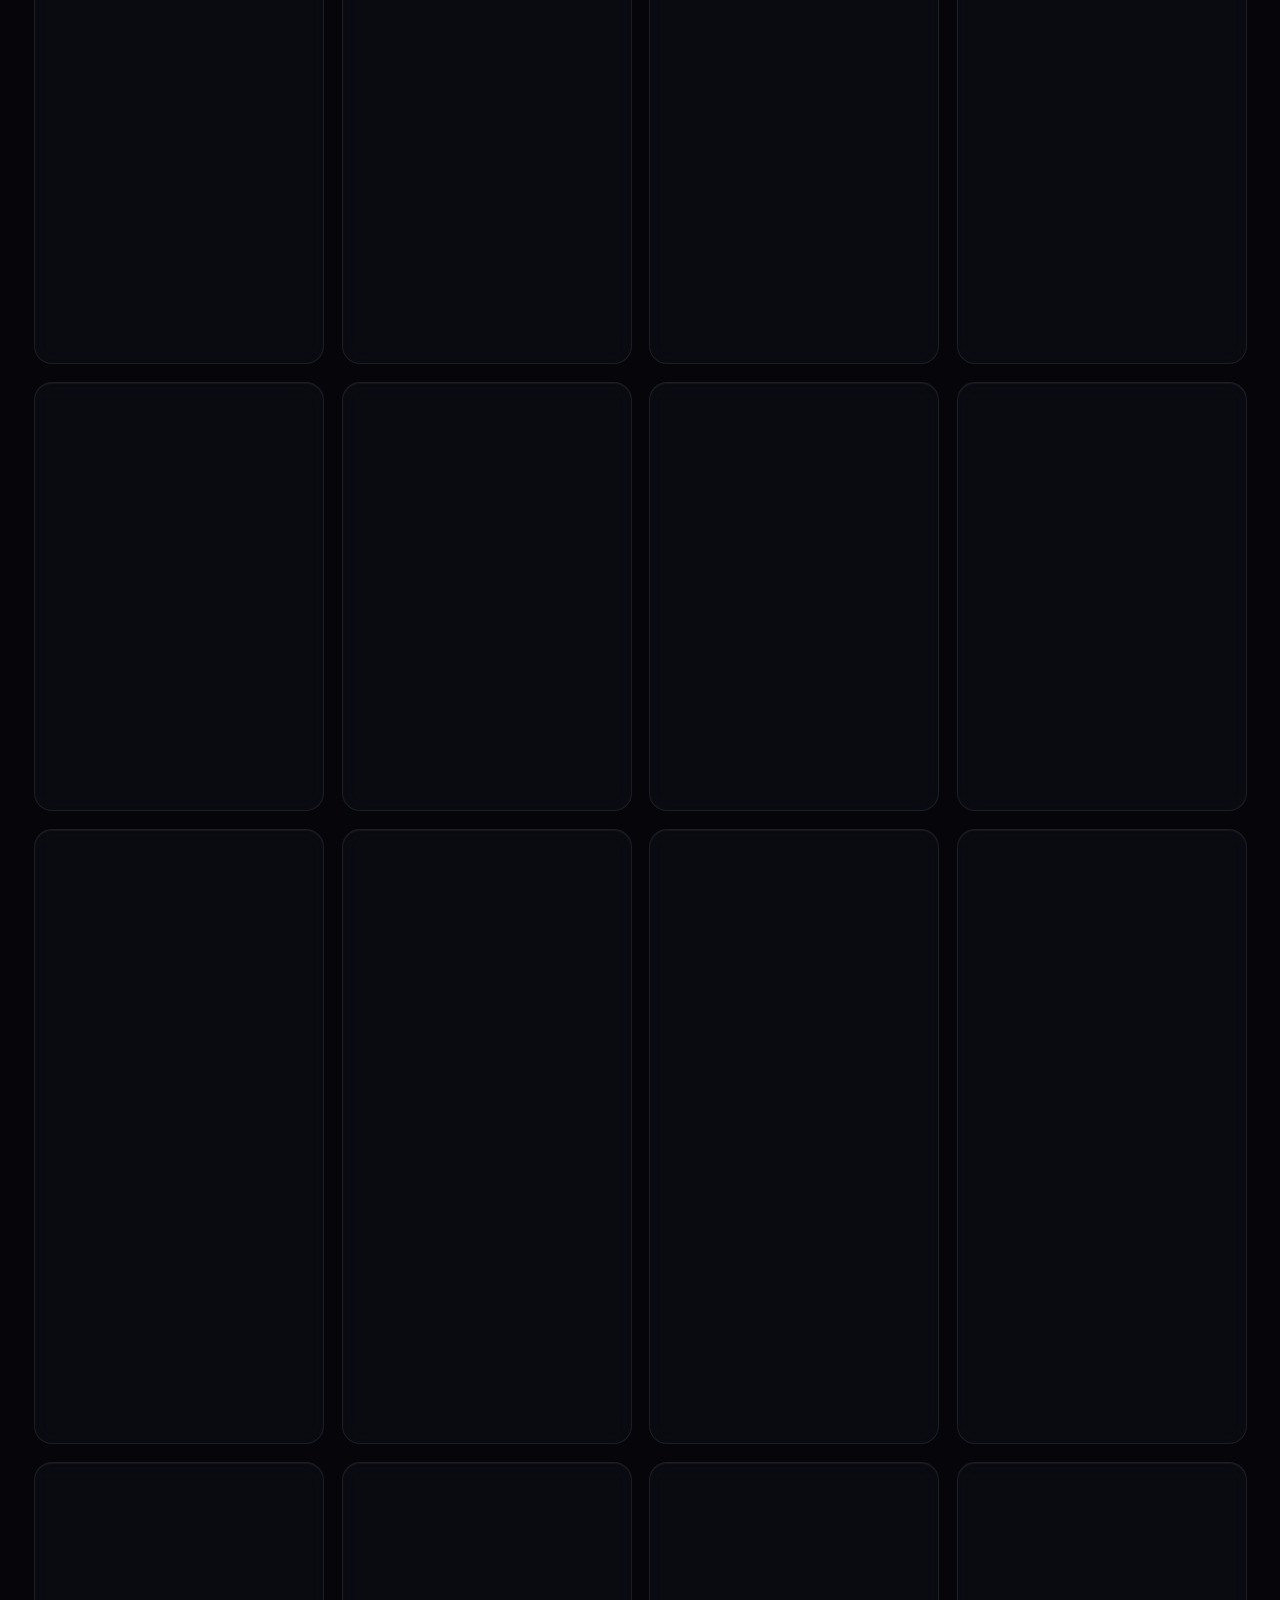
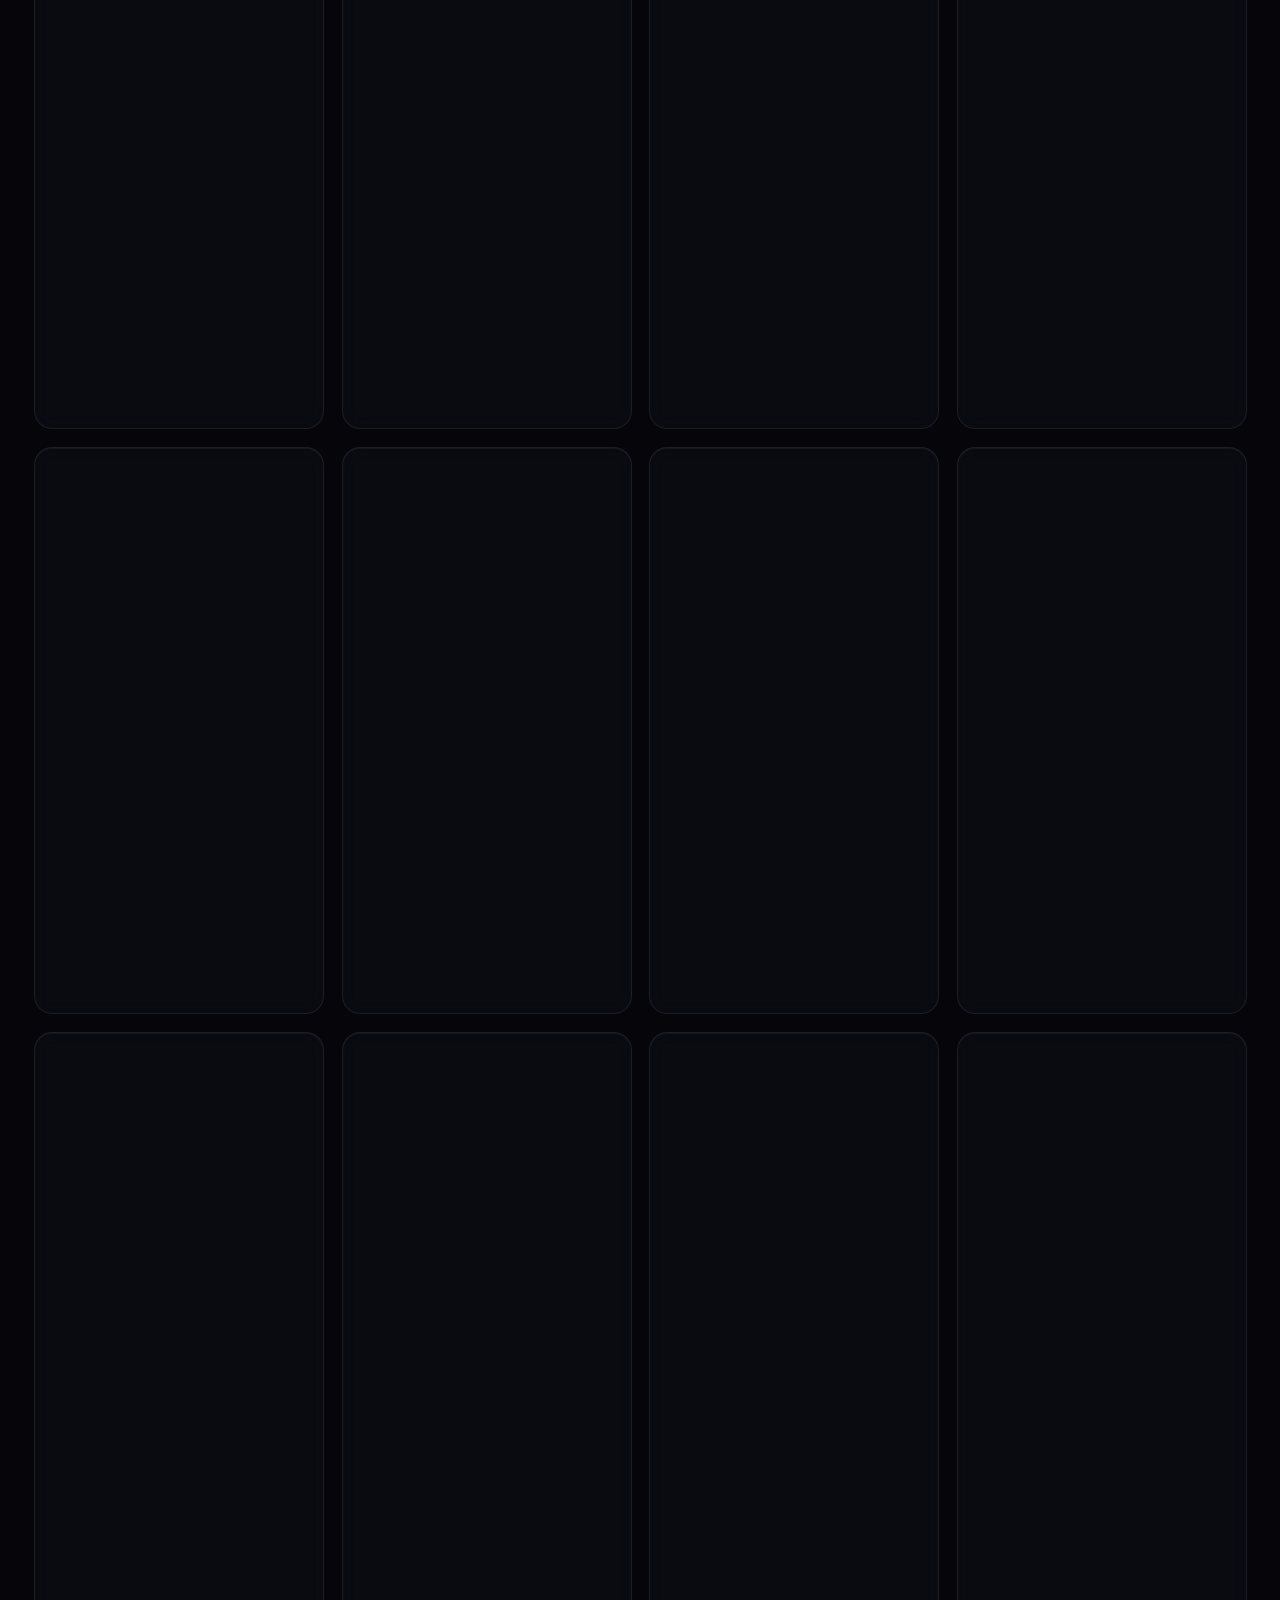
==== commit 05d38142: "Remove every broken and repeated animation The gallery shipped 13,000 cards, but 375 of them were th" ====
--- a/index.html
+++ b/index.html
@@ -3,8 +3,8 @@
 <head>
 <meta charset="UTF-8" />
 <meta name="viewport" content="width=device-width, initial-scale=1.0, viewport-fit=cover" />
-<title>Motion Lab — 13,000 Web Animations, every one customisable</title>
-<meta name="description" content="An open gallery of 13,000 CSS and JavaScript animations across 13 categories. Retune every effect, copy the web code, share a deep link, or generate an After Effects JSX builder that recreates its motion with native editable layers." />
+<title>Motion Lab — 12,301 Web Animations, every one customisable</title>
+<meta name="description" content="An open gallery of 12,301 CSS and JavaScript animations across 13 categories. Retune every effect, copy the web code, share a deep link, or generate an After Effects JSX builder that recreates its motion with native editable layers." />
 <meta name="theme-color" id="themeColorMeta" content="#05050a" />
 <script>
 /* Apply the saved theme — and the matching mobile browser chrome colour —
@@ -20,12 +20,12 @@
 </script>
 <meta name="robots" content="index,follow" />
 <link rel="canonical" href="https://ayushghbk-afk.github.io/A-web-for-animation-/" />
-<meta property="og:title" content="Motion Lab — 13,000 customisable Web Animations" />
-<meta property="og:description" content="1,000 animations in each of 13 categories, a tuner on every one, full-page starter templates, and a native After Effects builder for every effect." />
+<meta property="og:title" content="Motion Lab — 12,301 customisable Web Animations" />
+<meta property="og:description" content="12,301 distinct animations across 13 categories, a tuner on every one, full-page starter templates, and a native After Effects builder for every effect." />
 <meta property="og:type" content="website" />
 <meta property="og:url" content="https://ayushghbk-afk.github.io/A-web-for-animation-/" />
 <script type="application/ld+json">
-{"@context":"https://schema.org","@type":"CollectionPage","name":"Motion Lab","url":"https://ayushghbk-afk.github.io/A-web-for-animation-/","description":"A static gallery of 13,000 CSS and JavaScript animations across thirteen categories, each with a live tuner and an After Effects builder.","isPartOf":{"@type":"WebSite","name":"Motion Lab","url":"https://ayushghbk-afk.github.io/A-web-for-animation-/"},"numberOfItems":13000,"about":["CSS animation","JavaScript animation","UI motion","After Effects"]}
+{"@context":"https://schema.org","@type":"CollectionPage","name":"Motion Lab","url":"https://ayushghbk-afk.github.io/A-web-for-animation-/","description":"A static gallery of 12,301 CSS and JavaScript animations across thirteen categories, each with a live tuner and an After Effects builder.","isPartOf":{"@type":"WebSite","name":"Motion Lab","url":"https://ayushghbk-afk.github.io/A-web-for-animation-/"},"numberOfItems":12301,"about":["CSS animation","JavaScript animation","UI motion","After Effects"]}
 </script>
 <link rel="icon" href="data:image/svg+xml,<svg xmlns='http://www.w3.org/2000/svg' viewBox='0 0 32 32'><rect width='32' height='32' rx='8' fill='%2305050a'/><circle cx='16' cy='16' r='10' fill='none' stroke='%238b7dff' stroke-width='2'/><circle cx='16' cy='6' r='2.4' fill='%2322d3ee'/><circle cx='16' cy='16' r='3.2' fill='%238b7dff'/></svg>" />
 <link rel="preconnect" href="https://fonts.googleapis.com" />
@@ -146,7 +146,7 @@
       </a>
       <a href="./catalog.html" class="mega-row">
         <span class="mega-ico" aria-hidden="true">Aa</span>
-        <span><b>Text catalog</b><small>All 13,000 effects, readable with JavaScript off.</small></span>
+        <span><b>Text catalog</b><small>All 12,301 effects, readable with JavaScript off.</small></span>
       </a>
       <button type="button" class="mega-row" id="openShortcuts">
         <span class="mega-ico" aria-hidden="true">⌘</span>
@@ -173,9 +173,9 @@
       </button>
     </header>
     <div class="mobile-nav-body">
-      <button class="mobile-search" type="button" id="mobileSearch" title="Search all 13,000 effects">
+      <button class="mobile-search" type="button" id="mobileSearch" title="Search all 12,301 effects">
         <svg viewBox="0 0 24 24" aria-hidden="true"><circle cx="11" cy="11" r="7"/><path d="M20 20l-3.5-3.5"/></svg>
-        <span>Search 13,000 effects…</span>
+        <span>Search 12,301 effects…</span>
       </button>
       <p class="mobile-kicker">Product</p>
       <div class="mobile-cats" id="mobileCats"></div>
@@ -205,7 +205,7 @@
   <div class="cmdk-panel" role="dialog" aria-modal="true" aria-labelledby="cmdkLabel">
     <div class="cmdk-bar">
       <svg viewBox="0 0 24 24" class="search-icon" aria-hidden="true"><circle cx="11" cy="11" r="7"/><path d="M20 20l-3.5-3.5"/></svg>
-      <input id="search" type="search" placeholder="Search 13,000 effects &amp; templates…" aria-label="Search animations"
+      <input id="search" type="search" placeholder="Search 12,301 effects &amp; templates…" aria-label="Search animations"
            autocomplete="off" spellcheck="false" autocapitalize="off" enterkeyhint="search" />
       <kbd>esc</kbd>
       <button class="icon-btn cmdk-close" type="button" data-close-cmdk aria-label="Close search" title="Close (Esc)">
@@ -225,7 +225,7 @@
 <main id="top">
   <noscript>
     <div class="noscript-banner">
-      <p><strong>Motion Lab</strong> is a static gallery of <b>13,000</b> CSS and JavaScript animations in thirteen categories — 1,000 in every single one — plus two full-page starter templates. Enable JavaScript for the live lab, or browse the <a href="./catalog.html">text catalog of every effect</a>.</p>
+      <p><strong>Motion Lab</strong> is a static gallery of <b>12,301</b> CSS and JavaScript animations in thirteen categories — 1,000 in ten of them, and not one repeat or broken demo among them — plus two full-page starter templates. Enable JavaScript for the live lab, or browse the <a href="./catalog.html">text catalog of every effect</a>.</p>
     </div>
   </noscript>
 
@@ -237,7 +237,7 @@
         <h1 class="hero-title">
           <span class="line"><span>The motion system</span></span>
           <span class="line"><span>behind a thousand</span></span>
-          <span class="line"><span><em id="counterHero">13,000</em> interfaces.</span></span>
+          <span class="line"><span><em id="counterHero">12,301</em> interfaces.</span></span>
         </h1>
         <p class="hero-sub">A product-grade gallery of loaders, buttons, type, cards, backgrounds, controls, SVG, 3D, interaction, data charts, nature, retro arcade and transitions — each one live, tunable, and one click from your clipboard or After Effects. Export native shape layers, expressions and project files with your settings baked in.</p>
         <div class="hero-cta">
@@ -245,7 +245,7 @@
           <button class="btn-ghost mag-btn" id="randomBtn" type="button">Surprise me <span class="spark">✦</span></button>
         </div>
         <ul class="hero-stats">
-          <li><b data-count="13000">13,000</b><span>effects</span></li>
+          <li><b data-count="12301">12,301</b><span>effects</span></li>
           <li><b data-count="13">13</b><span>categories</span></li>
           <li><b data-count="1000">1,000</b><span>in every category</span></li>
           <li><b data-count="2" id="tplHeroStat">2</b><span>templates</span></li>
@@ -314,7 +314,7 @@
         <p class="kicker">The collection</p>
         <h2>Every effect, live.</h2>
       </div>
-        <p id="resultCount">13,000 live effects in the collection</p>
+        <p id="resultCount">12,301 live effects in the collection</p>
     </div>
     <div class="grid" id="grid" aria-live="polite"></div>
     <p class="empty" id="empty" hidden>Nothing matches that search. <button id="clearSearch" type="button">Clear filters</button></p>
@@ -330,7 +330,7 @@
         <p class="kicker">The inventory</p>
         <h2>Every animation &amp; UI element, mapped.</h2>
       </div>
-      <p>What this site itself animates — section by section — plus the complete index of all 13,000 effects in the collection, linked straight into the live lab.</p>
+      <p>What this site itself animates — section by section — plus the complete index of all 12,301 effects in the collection, linked straight into the live lab.</p>
     </div>
     <h3 class="inv-h">Live on this page</h3>
     <div class="inv-live" id="invLive"></div>
@@ -346,7 +346,7 @@
         <p class="kicker">After Effects bridge</p>
         <h2>From live CSS to an editable timeline.</h2>
       </div>
-      <p>All 13,000 effects · current tuning included · no server required</p>
+      <p>All 12,301 effects · current tuning included · no server required</p>
     </div>
     <div class="ae-workflow-grid">
       <div class="ae-workflow-copy">
@@ -359,7 +359,7 @@
         </ol>
         <div class="ae-bundle-actions">
           <button class="btn-primary sm" id="aeStarterKit" type="button"><span class="ae-btn-mark">Ae</span> 10-effect starter kit</button>
-          <button class="btn-ghost sm" id="aeFullBundle" type="button">Build all 13,000</button>
+          <button class="btn-ghost sm" id="aeFullBundle" type="button">Build all 12,301</button>
         </div>
       </div>
       <div class="ae-live-stage" id="aeLive" aria-hidden="true"></div>
@@ -396,7 +396,7 @@
       <p>
         Both templates ship exactly as their authors wrote them — <b>MIT-licensed</b>, zero build
         step, CDN dependencies only. They are separate pages, so nothing they do can collide with
-        the 13,000 effects above.
+        the 12,301 effects above.
       </p>
       <div class="tpl-foot-links">
         <a href="https://github.com/ayushghbk-afk" target="_blank" rel="noopener">More from @ayushghbk-afk
@@ -440,7 +440,7 @@
         <div class="outro-live" id="outroLive0" aria-hidden="true"></div>
         <span class="outro-ico" aria-hidden="true">🎛️</span>
         <h3>Tune every effect</h3>
-        <p>Open the Customise panel on any card: speed, colours, size, glow, direction, easing plus that demo's own parameters. Settings persist per effect, can be pushed to all 13,000 at once, and are baked into the snippet you copy.</p>
+        <p>Open the Customise panel on any card: speed, colours, size, glow, direction, easing plus that demo's own parameters. Settings persist per effect, can be pushed to all 12,301 at once, and are baked into the snippet you copy.</p>
       </article>
       <article>
         <div class="outro-live" id="outroLive1" aria-hidden="true"></div>
@@ -452,7 +452,7 @@
         <div class="outro-live" id="outroLive2" aria-hidden="true"></div>
         <span class="outro-ico" aria-hidden="true">🧪</span>
         <h3>Isolated demos</h3>
-        <p>Shadow roots, a shared rAF pump, off-screen CSS pause and destroying far-away demos mean 13,000 cards without keeping hundreds of live instances.</p>
+        <p>Shadow roots, a shared rAF pump, off-screen CSS pause and destroying far-away demos mean 12,301 cards without keeping hundreds of live instances.</p>
       </article>
       <article>
         <div class="outro-live" id="outroLive3" aria-hidden="true"></div>
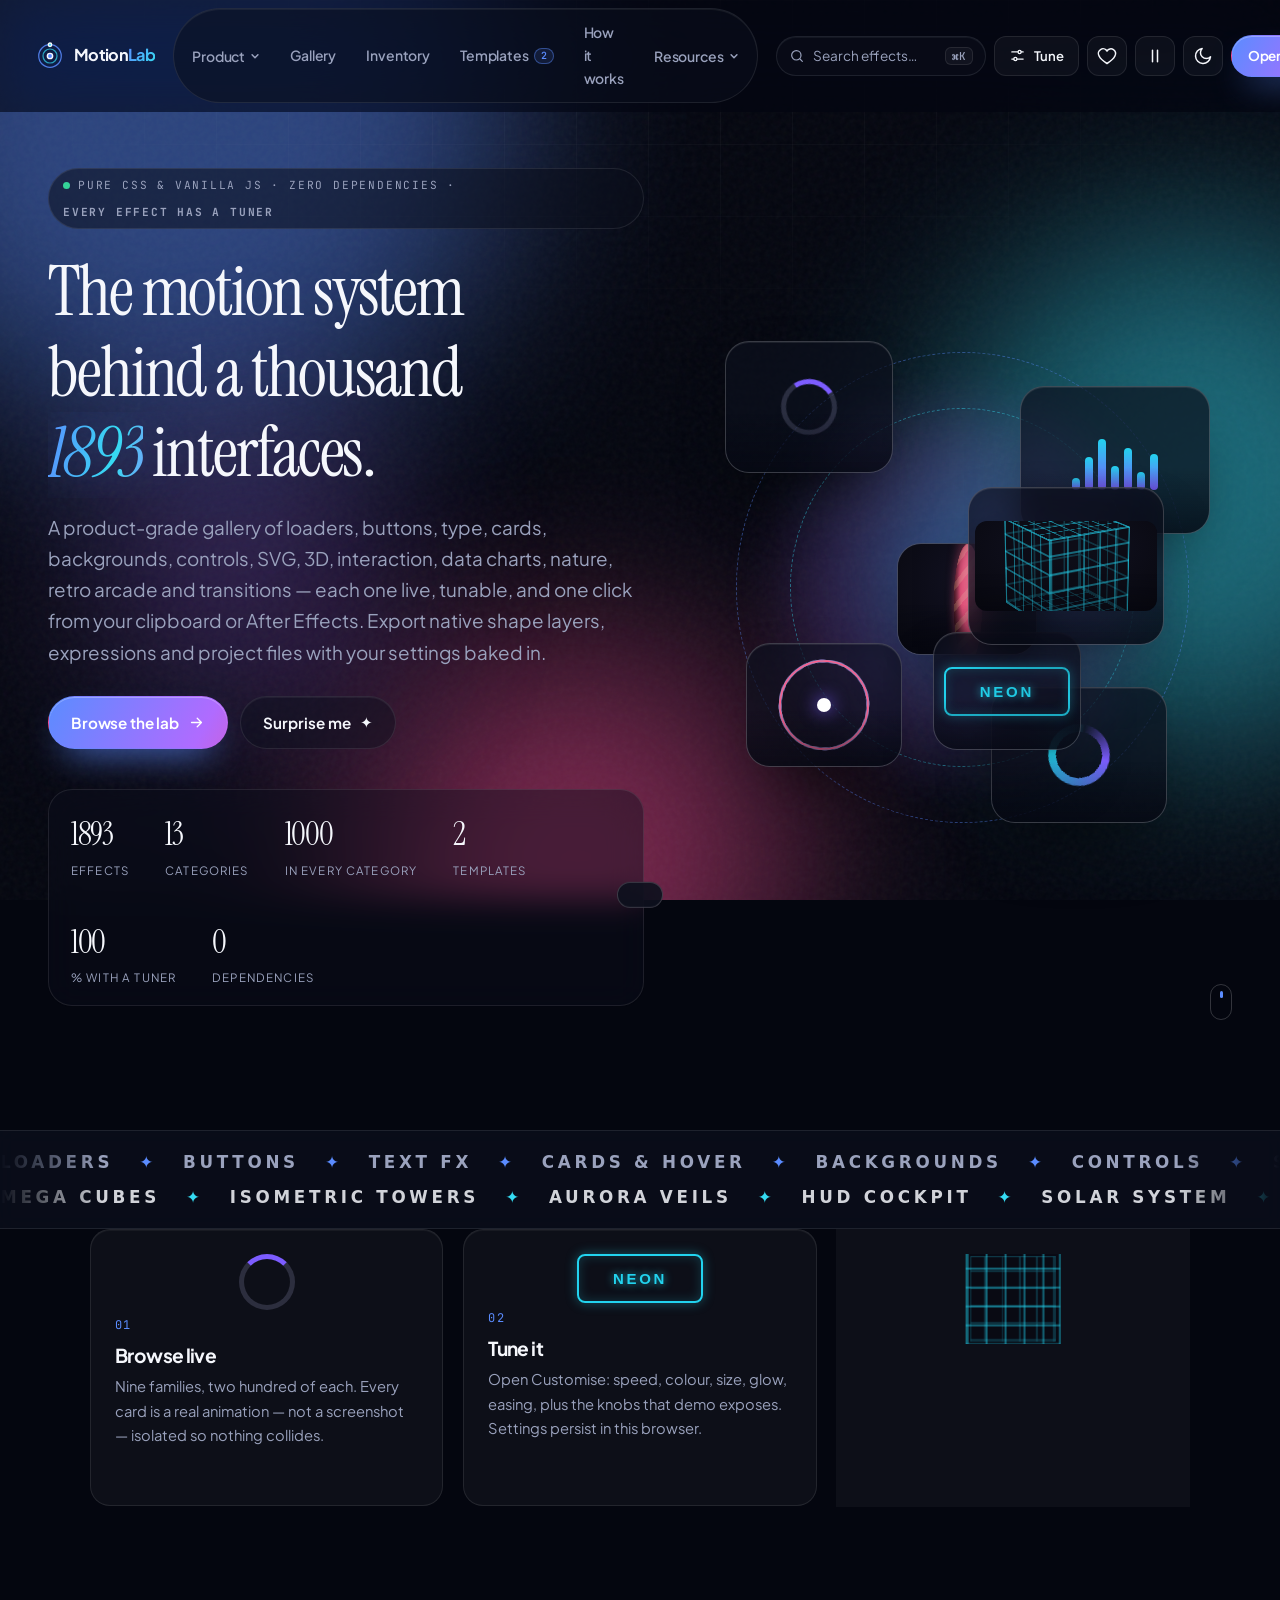
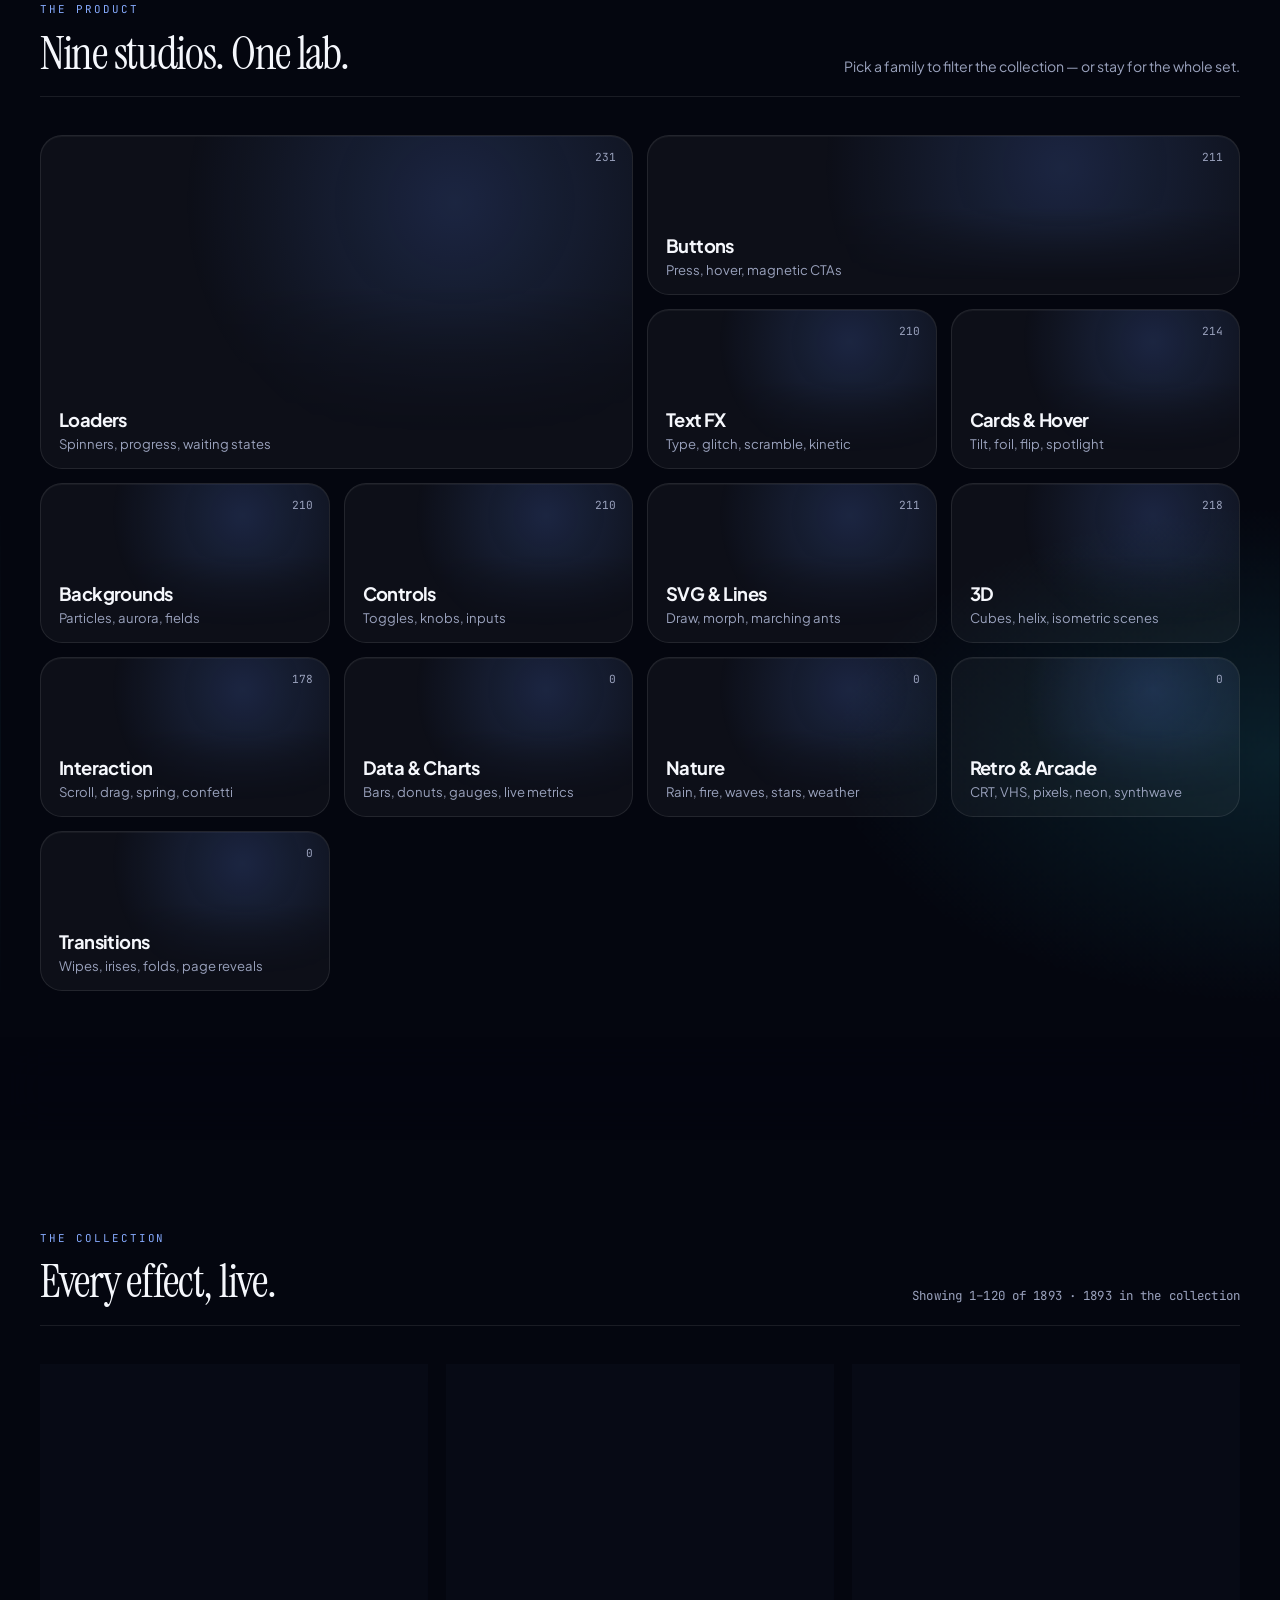
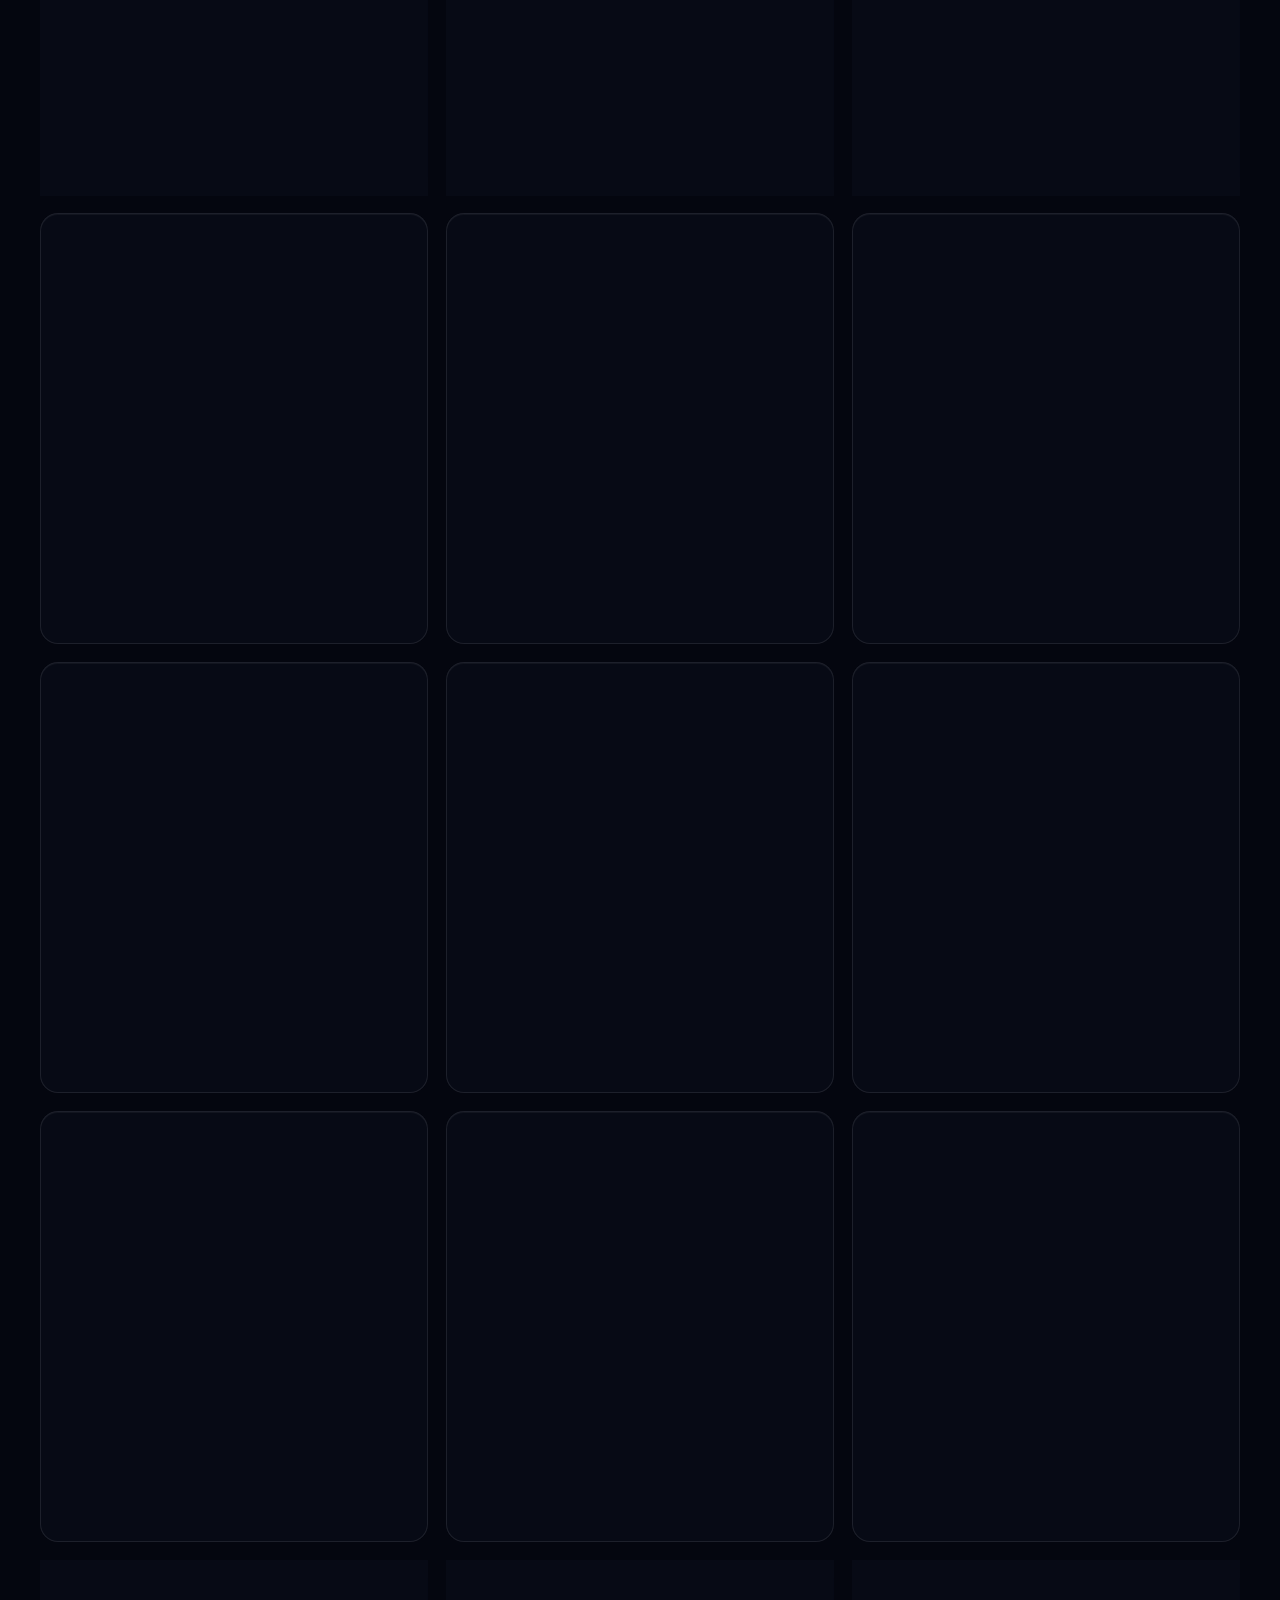
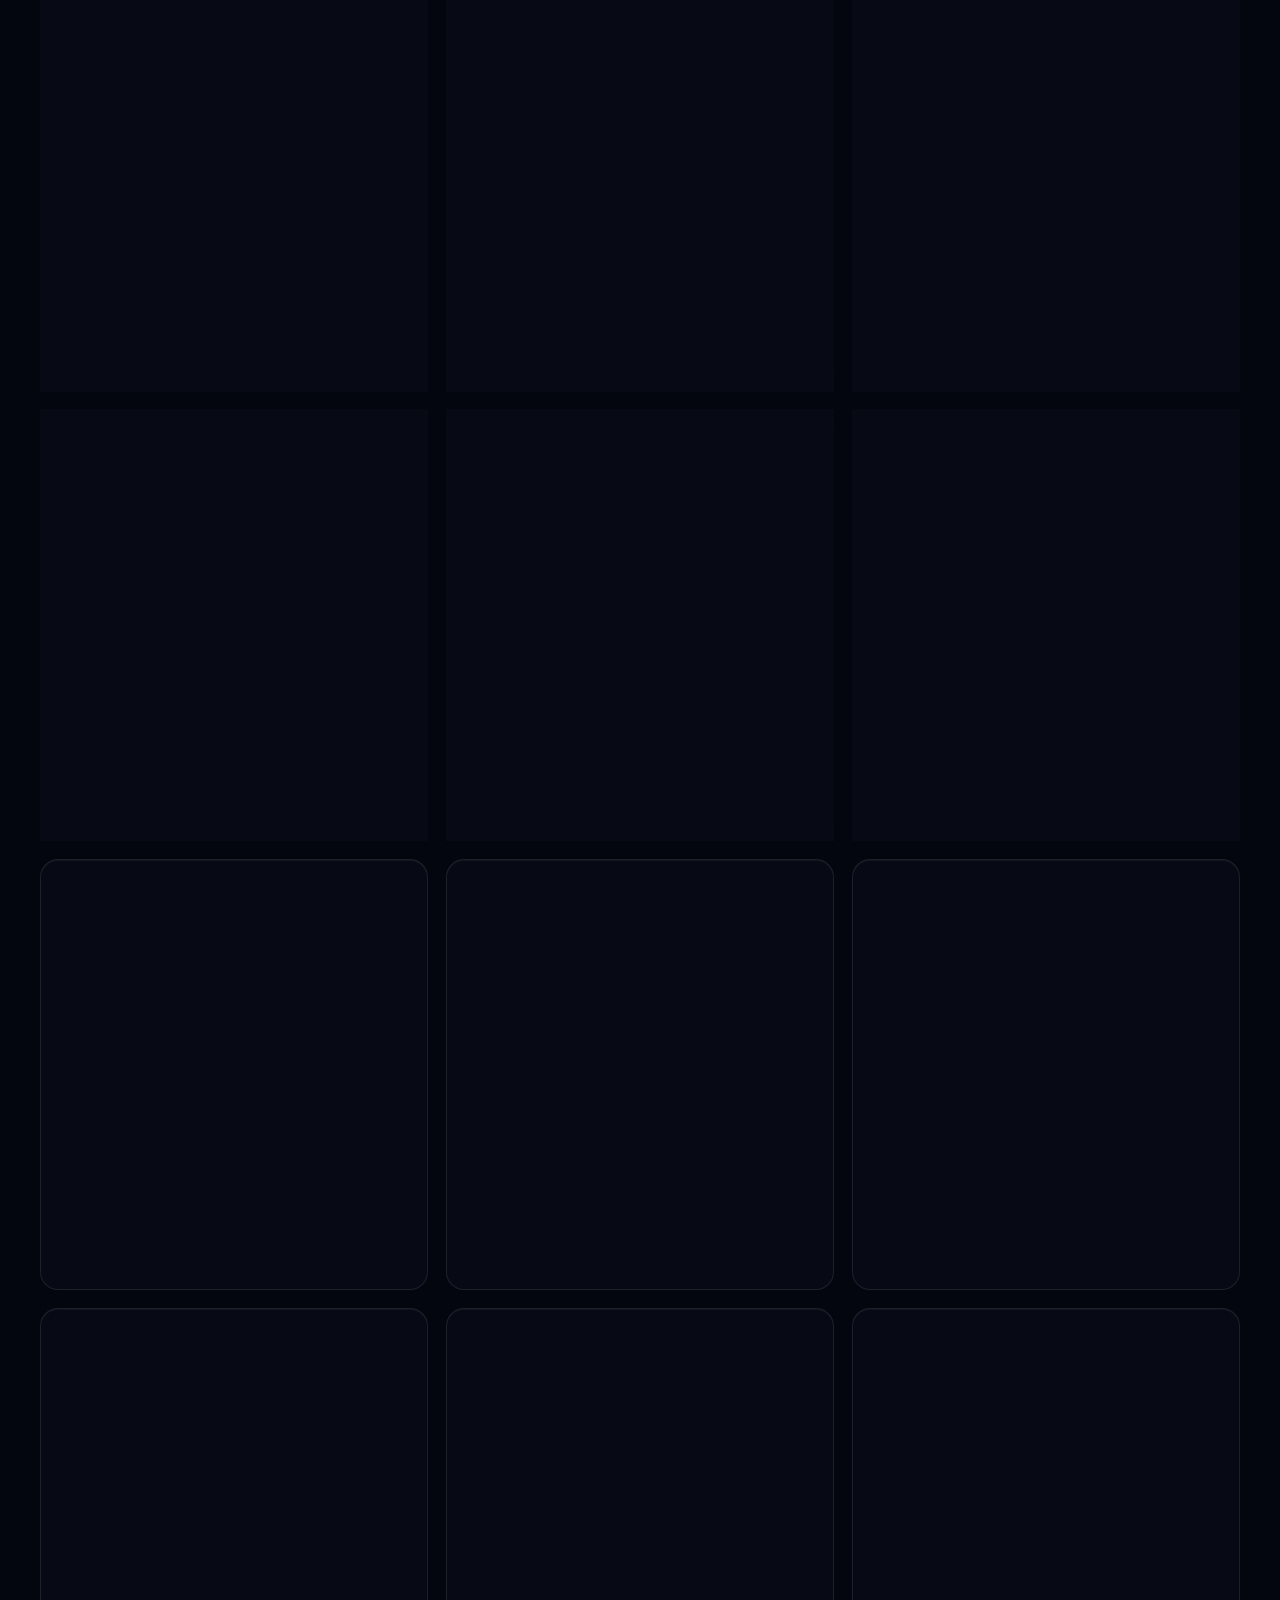
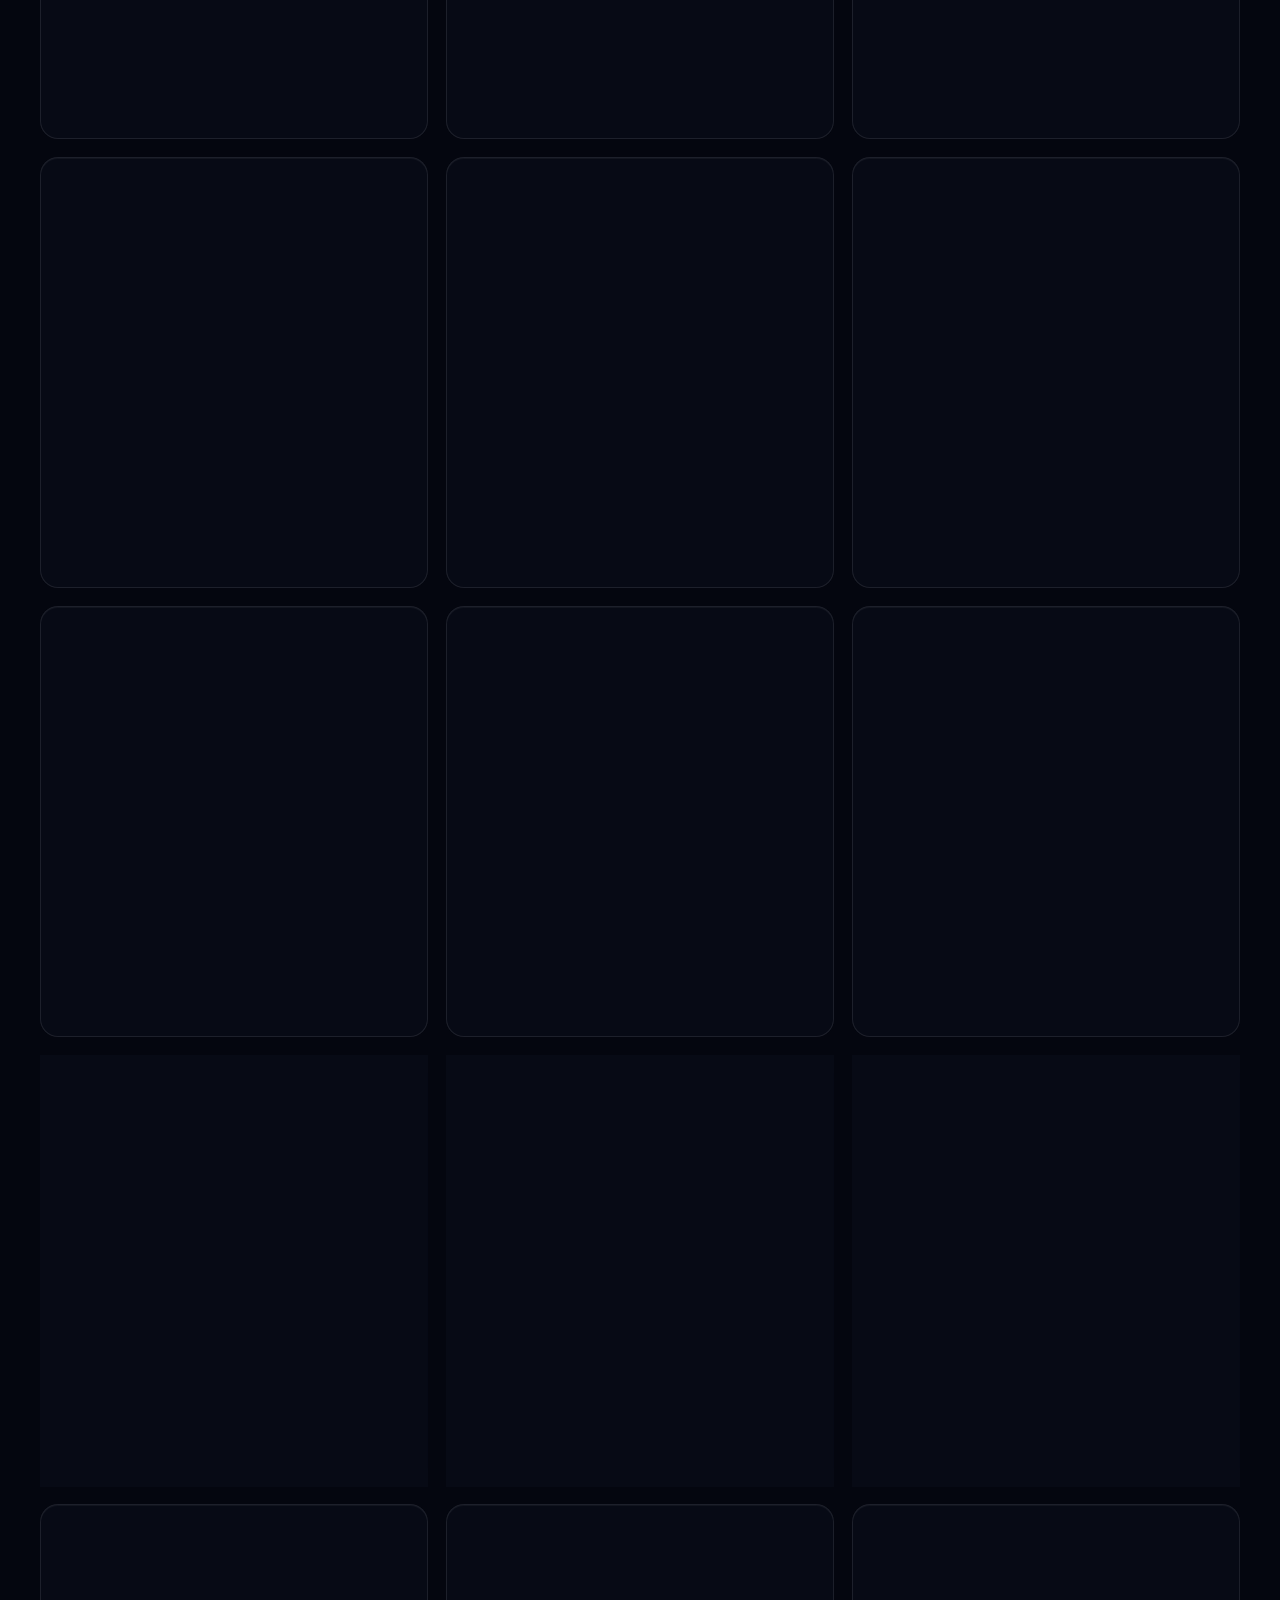
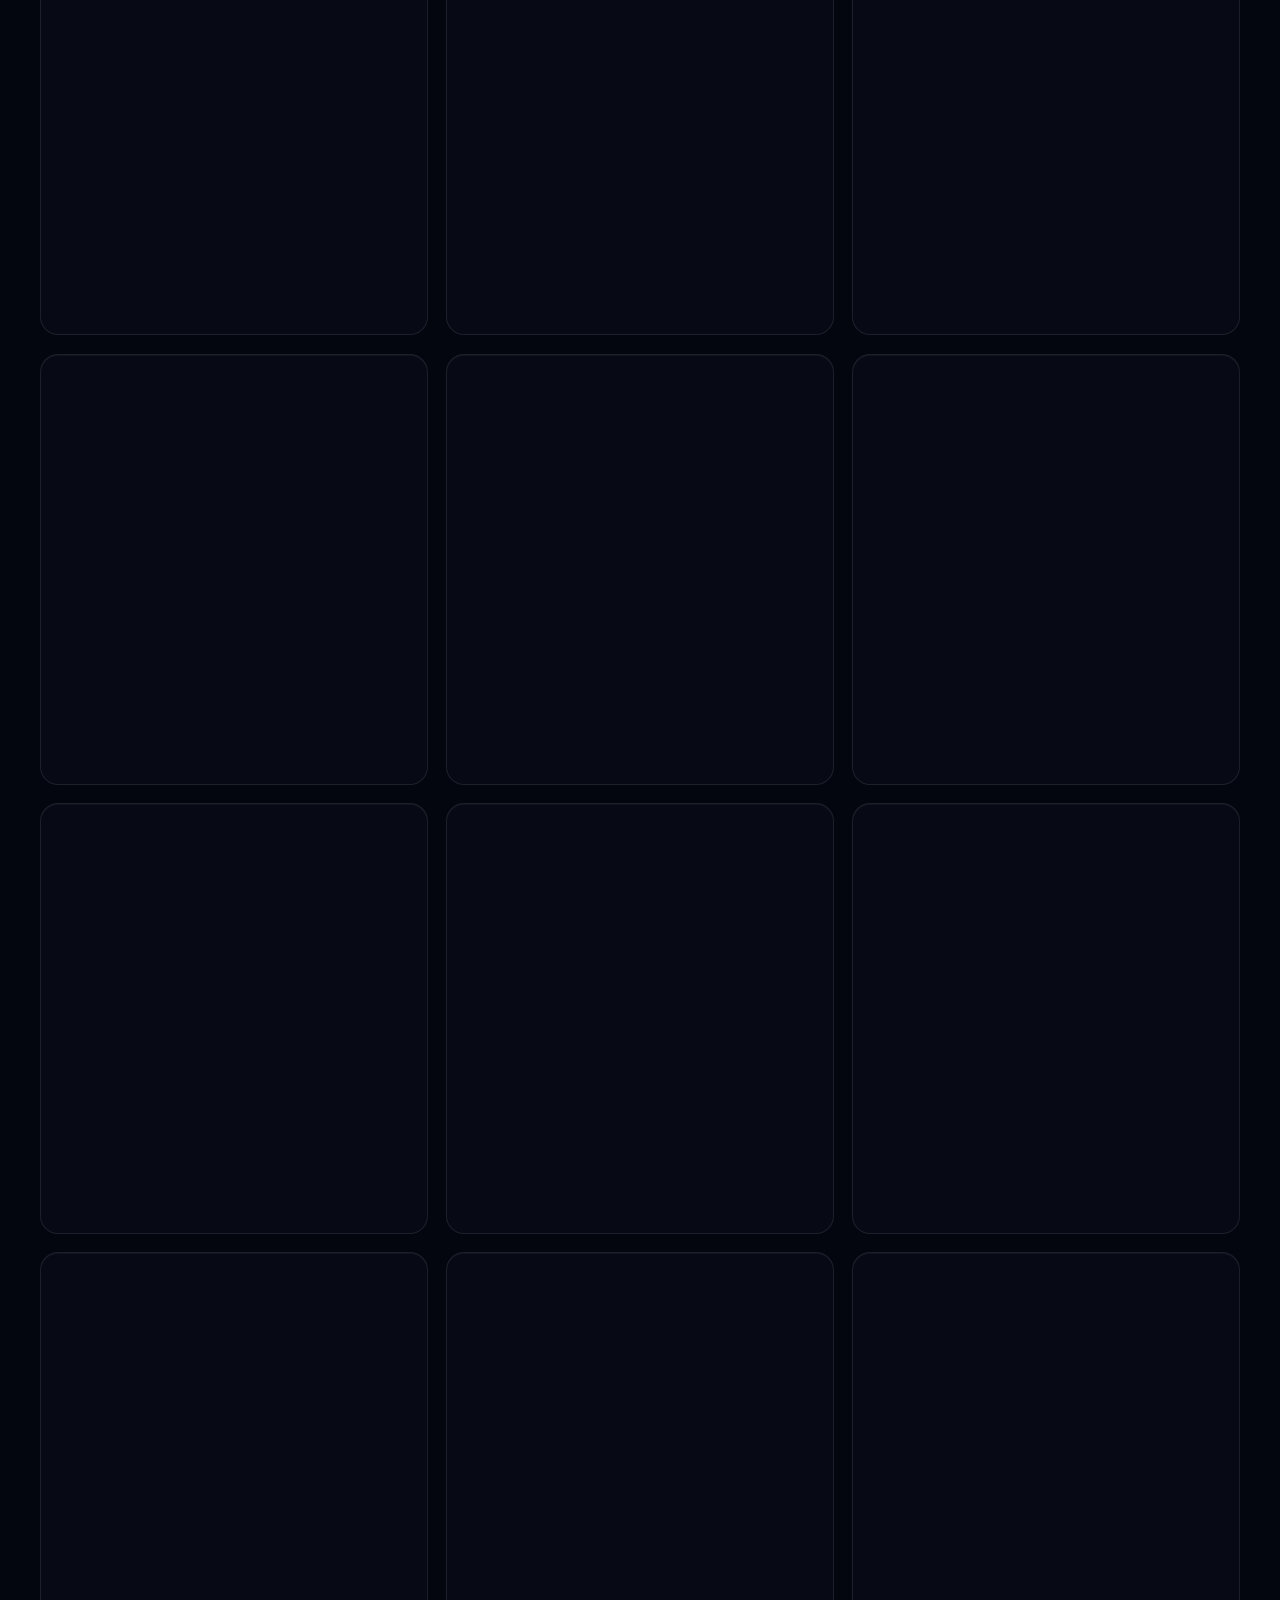
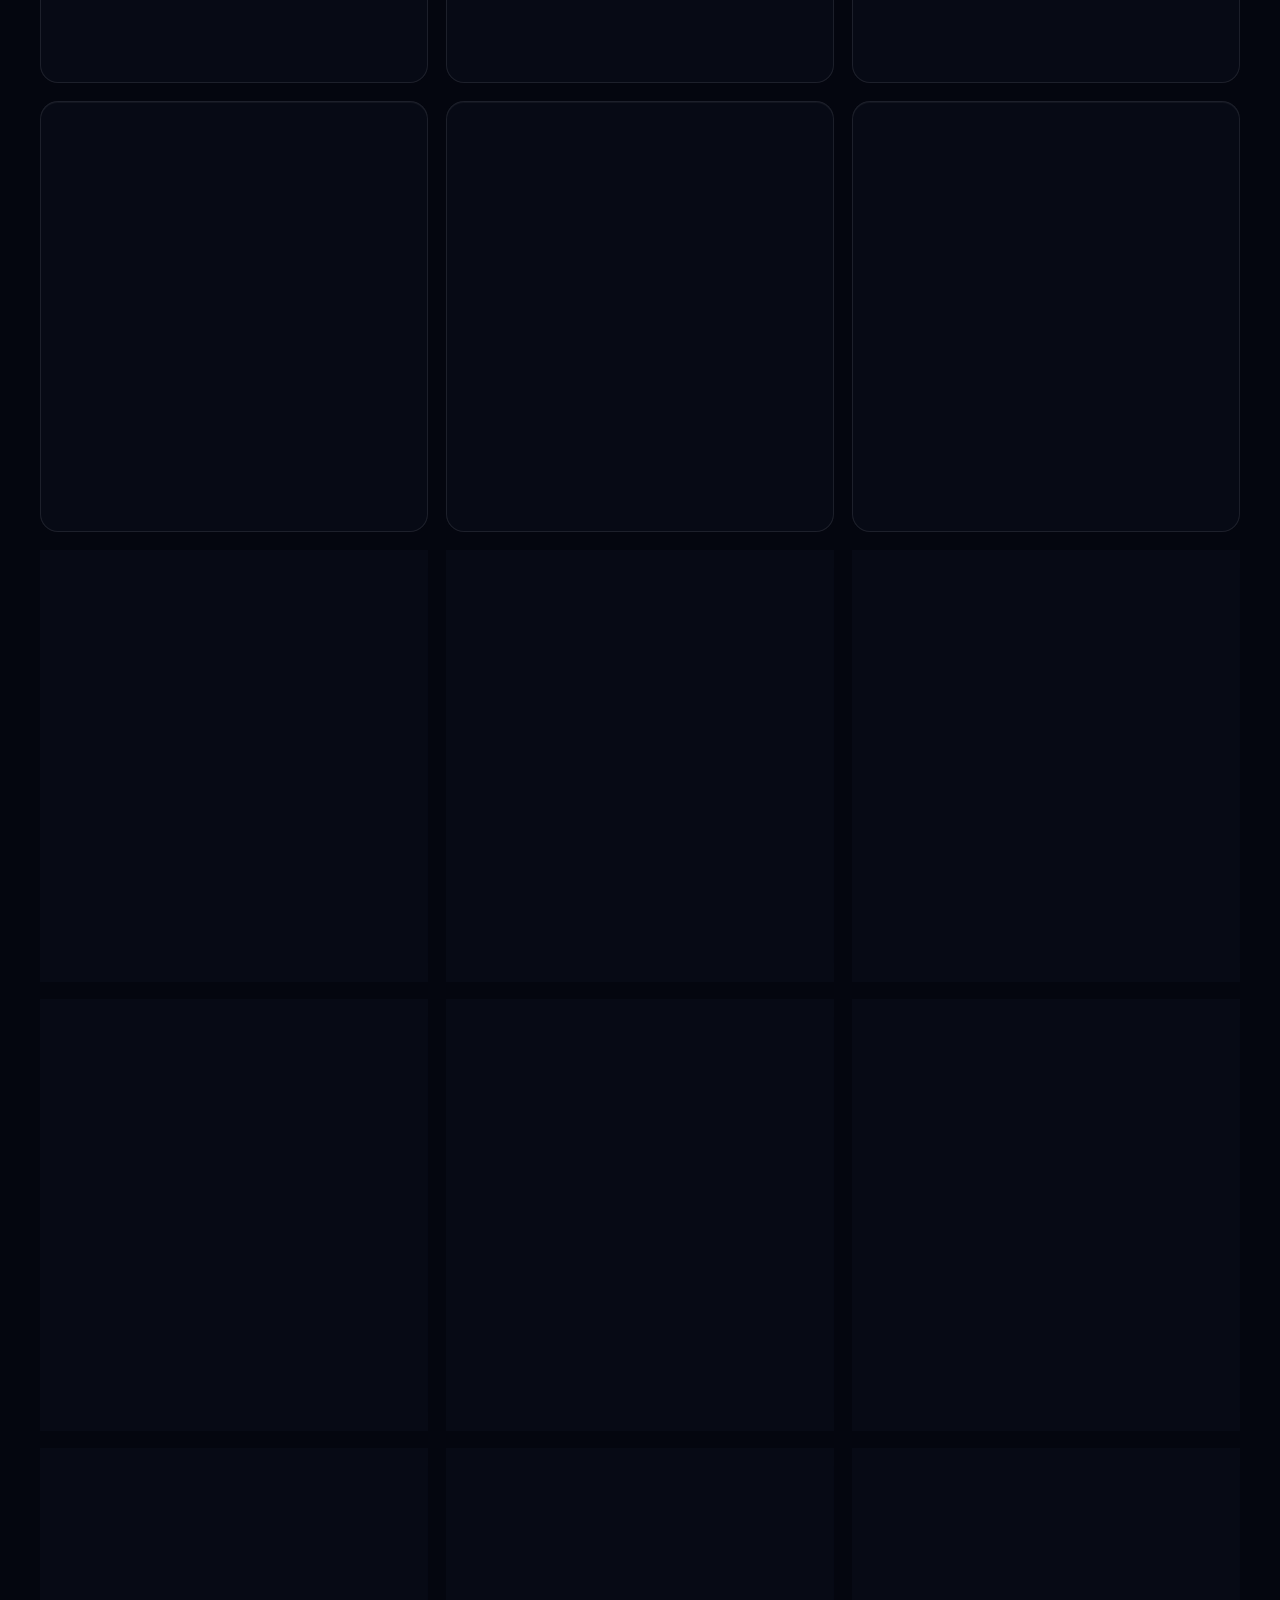
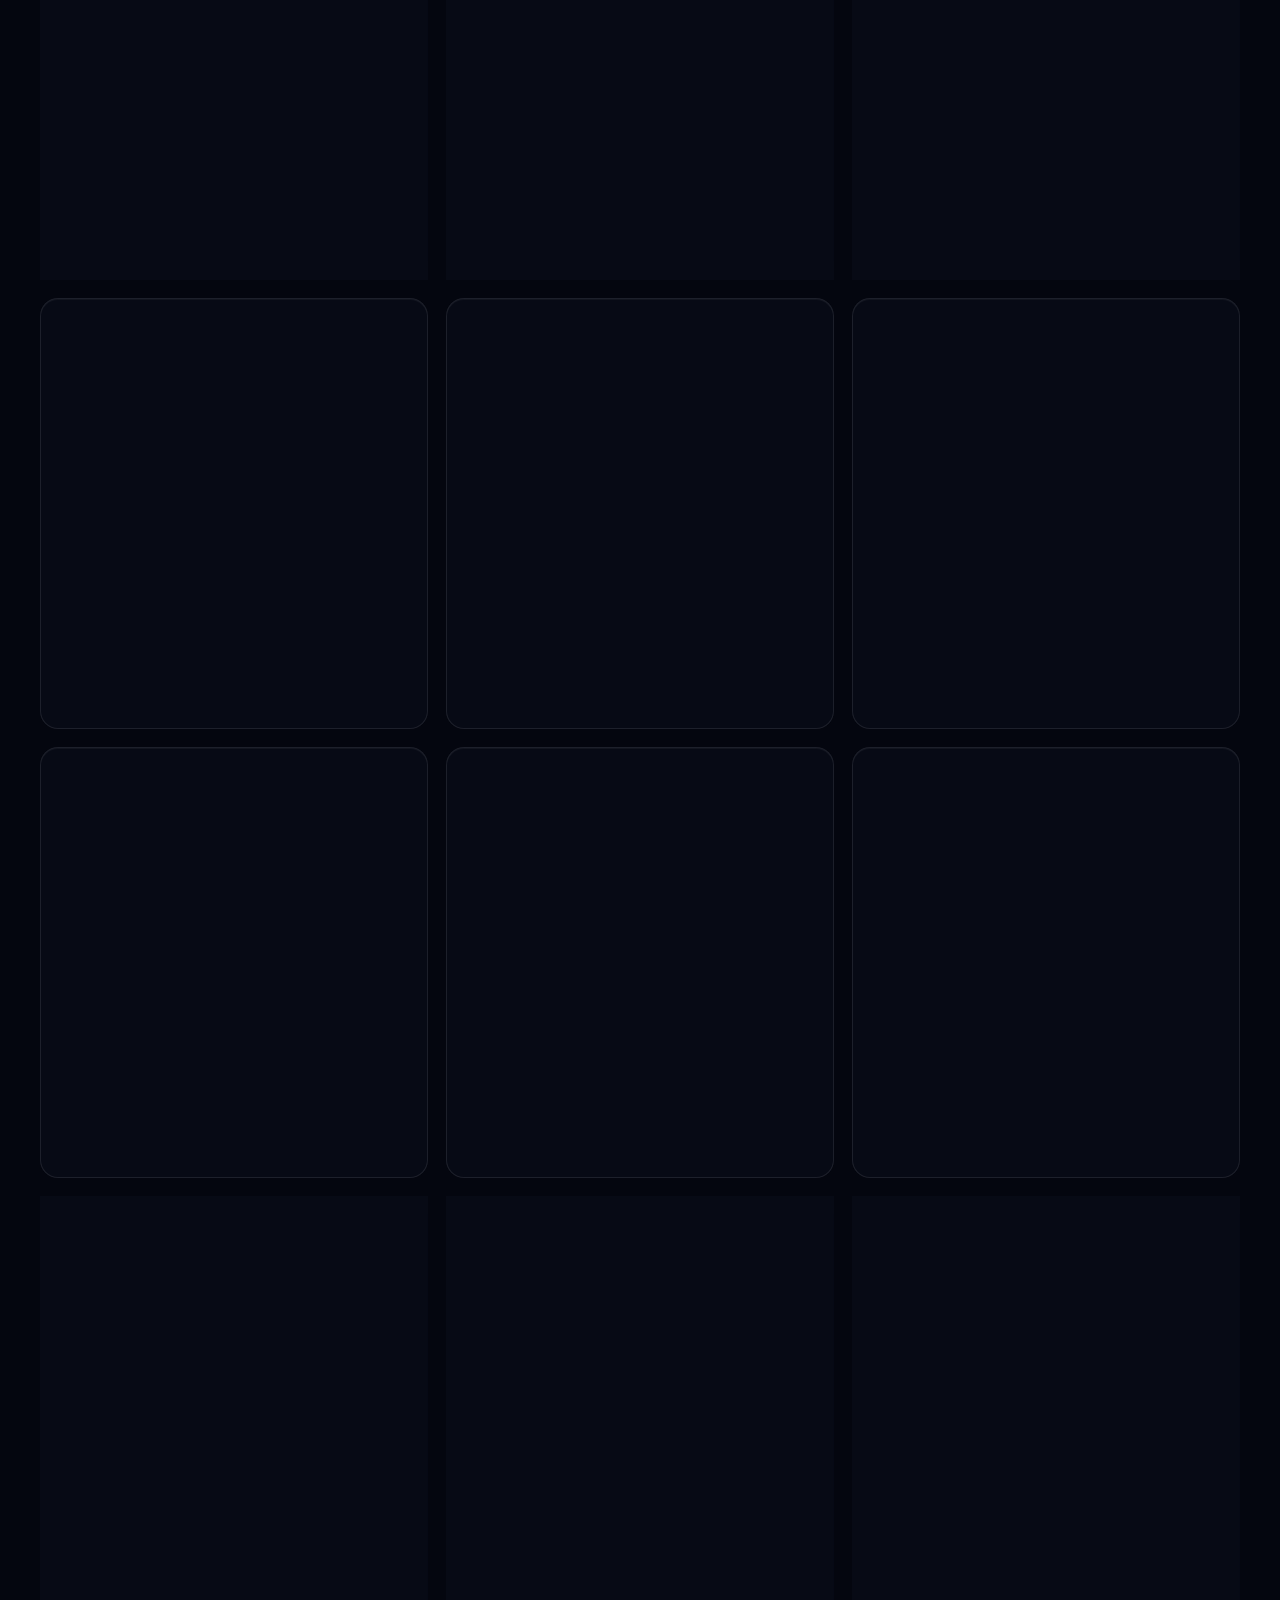
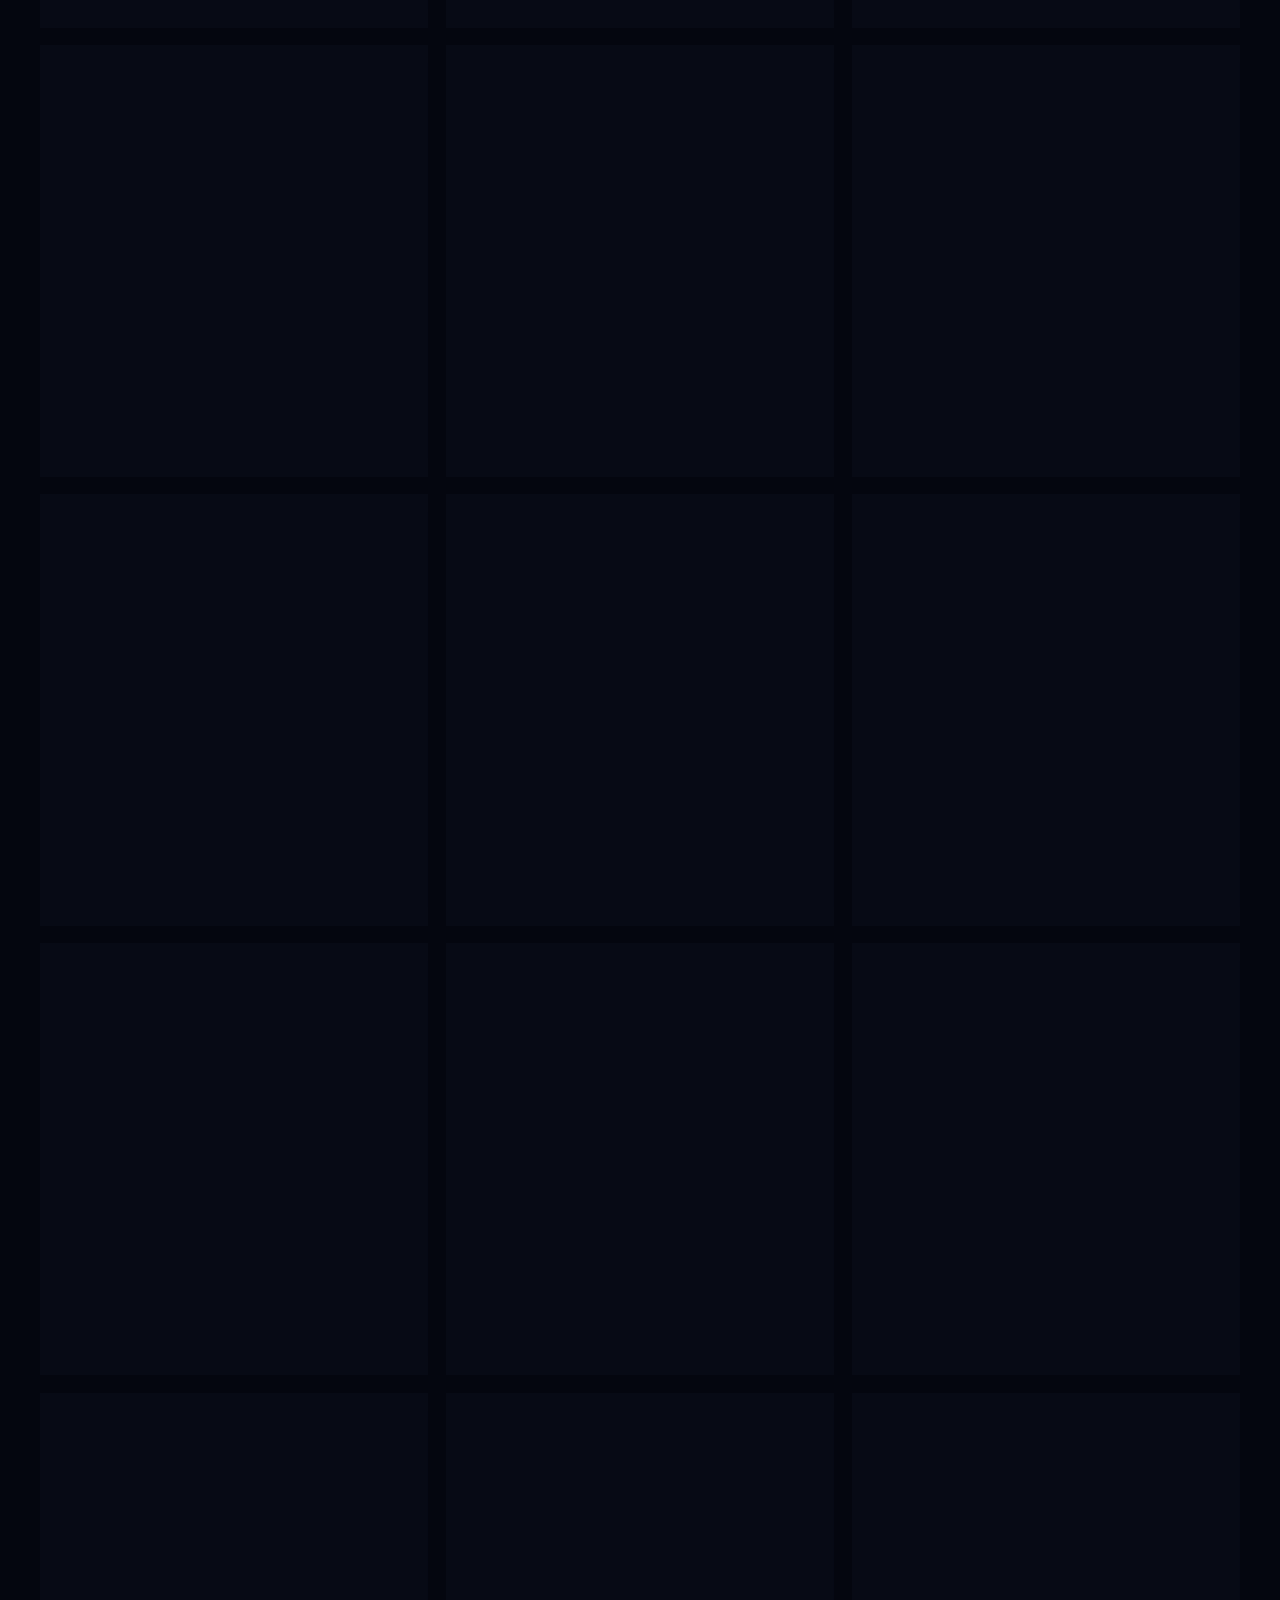
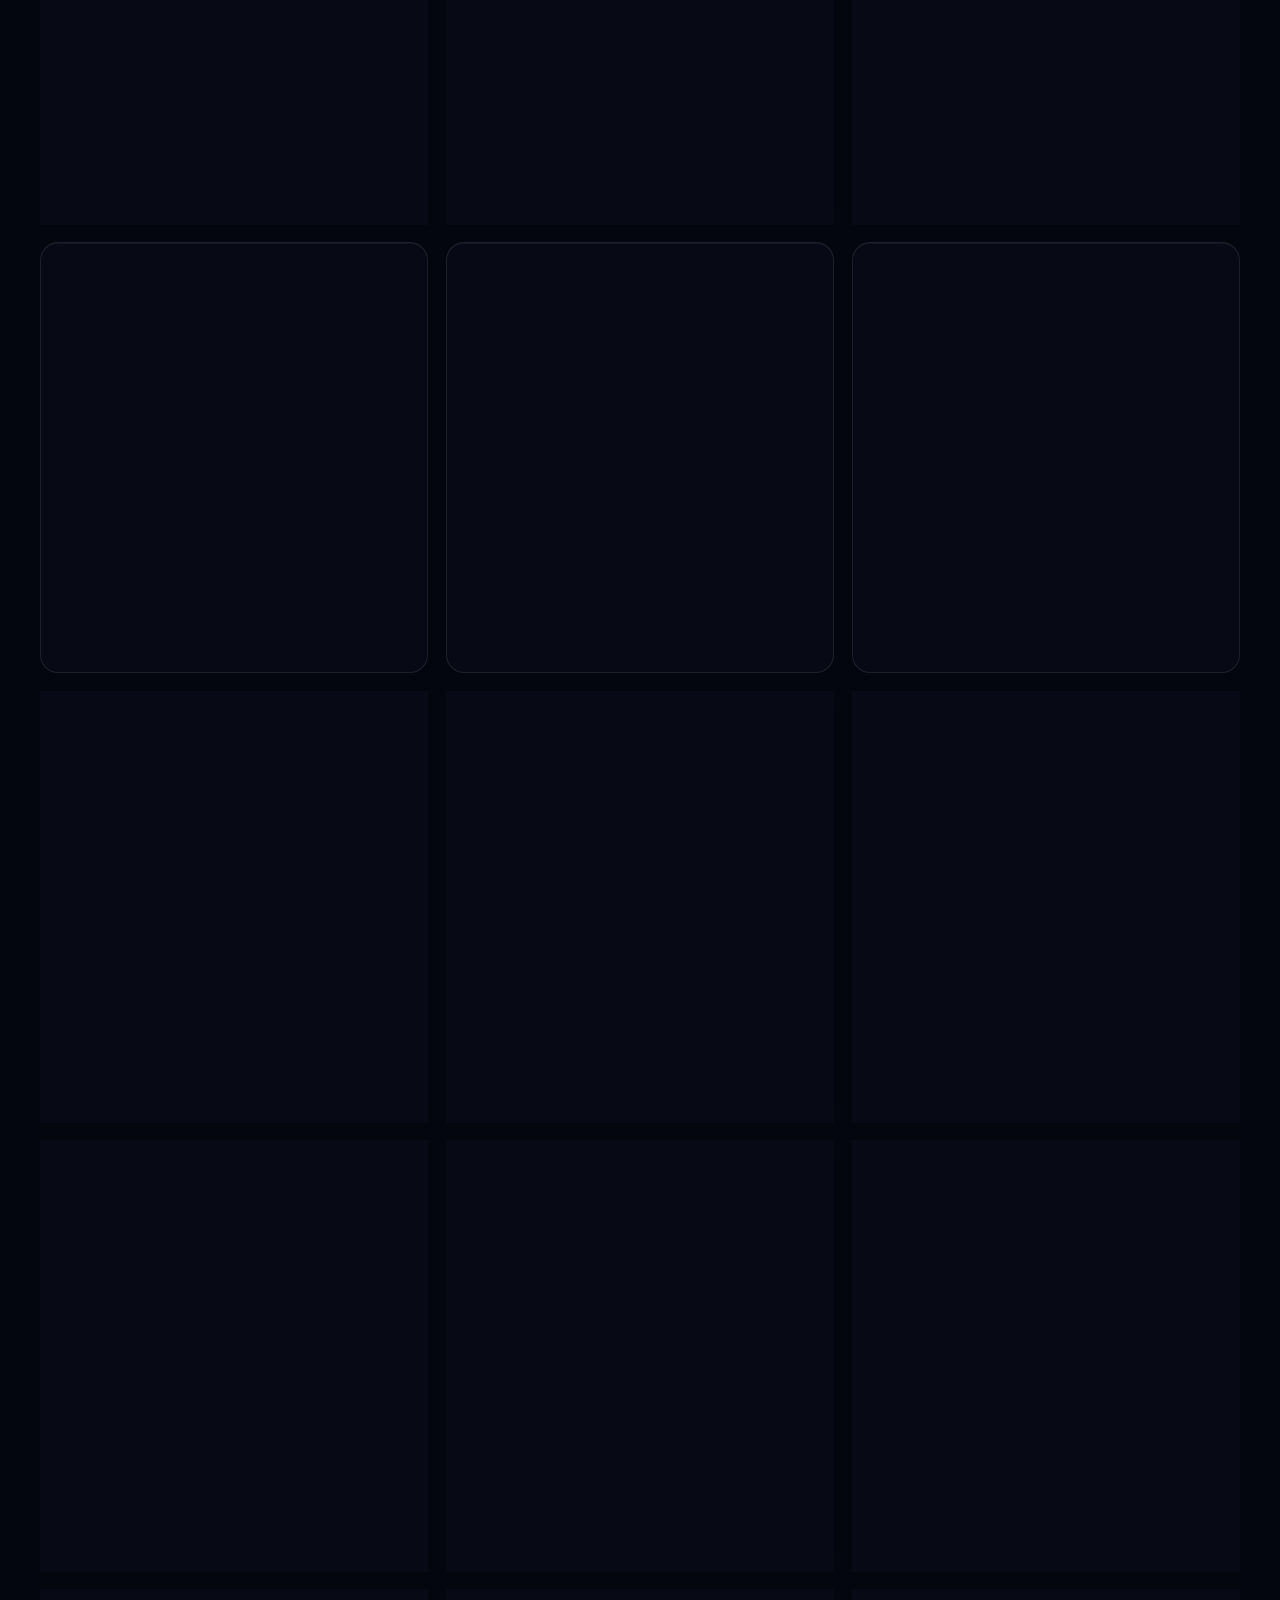
==== commit 57191710: "Premium midnight UI: neon accent system, refined tuner & code editor, Android polish Re-tints the wh" ====
--- a/index.html
+++ b/index.html
@@ -5,7 +5,7 @@
 <meta name="viewport" content="width=device-width, initial-scale=1.0, viewport-fit=cover" />
 <title>Motion Lab — 12,301 Web Animations, every one customisable</title>
 <meta name="description" content="An open gallery of 12,301 CSS and JavaScript animations across 13 categories. Retune every effect, copy the web code, share a deep link, or generate an After Effects JSX builder that recreates its motion with native editable layers." />
-<meta name="theme-color" id="themeColorMeta" content="#05050a" />
+<meta name="theme-color" id="themeColorMeta" content="#04060f" />
 <script>
 /* Apply the saved theme — and the matching mobile browser chrome colour —
    before the first paint, so a phone never flashes dark under a light UI. */
@@ -13,7 +13,7 @@
   try {
     if (localStorage.getItem('ml-theme') === 'light') {
       document.documentElement.dataset.theme = 'light';
-      document.getElementById('themeColorMeta').setAttribute('content', '#f5f5f8');
+      document.getElementById('themeColorMeta').setAttribute('content', '#f4f6fb');
     }
   } catch (e) {}
 })();
@@ -27,7 +27,7 @@
 <script type="application/ld+json">
 {"@context":"https://schema.org","@type":"CollectionPage","name":"Motion Lab","url":"https://ayushghbk-afk.github.io/A-web-for-animation-/","description":"A static gallery of 12,301 CSS and JavaScript animations across thirteen categories, each with a live tuner and an After Effects builder.","isPartOf":{"@type":"WebSite","name":"Motion Lab","url":"https://ayushghbk-afk.github.io/A-web-for-animation-/"},"numberOfItems":12301,"about":["CSS animation","JavaScript animation","UI motion","After Effects"]}
 </script>
-<link rel="icon" href="data:image/svg+xml,<svg xmlns='http://www.w3.org/2000/svg' viewBox='0 0 32 32'><rect width='32' height='32' rx='8' fill='%2305050a'/><circle cx='16' cy='16' r='10' fill='none' stroke='%238b7dff' stroke-width='2'/><circle cx='16' cy='6' r='2.4' fill='%2322d3ee'/><circle cx='16' cy='16' r='3.2' fill='%238b7dff'/></svg>" />
+<link rel="icon" href="data:image/svg+xml,<svg xmlns='http://www.w3.org/2000/svg' viewBox='0 0 32 32'><rect width='32' height='32' rx='8' fill='%2304060f'/><circle cx='16' cy='16' r='10' fill='none' stroke='%235b8cff' stroke-width='2'/><circle cx='16' cy='6' r='2.4' fill='%2335dbf2'/><circle cx='16' cy='16' r='3.2' fill='%235b8cff'/></svg>" />
 <link rel="preconnect" href="https://fonts.googleapis.com" />
 <link rel="preconnect" href="https://fonts.gstatic.com" crossorigin />
 <link href="https://fonts.googleapis.com/css2?family=Plus+Jakarta+Sans:ital,wght@0,400;0,500;0,600;0,700;0,800;1,500&family=Instrument+Serif:ital@0;1&family=JetBrains+Mono:wght@400;500;600&display=swap" rel="stylesheet" />
--- a/css/site.css
+++ b/css/site.css
@@ -3,22 +3,71 @@
    ============================================================ */
 
 :root {
-  --bg: #05050a;
-  --bg-soft: #0a0a12;
-  --panel: rgba(255, 255, 255, 0.035);
-  --panel-hover: rgba(255, 255, 255, 0.06);
-  --panel-solid: #101018;
-  --border: rgba(255, 255, 255, 0.08);
-  --border-strong: rgba(255, 255, 255, 0.16);
-  --text: #f4f4f8;
-  --muted: #8b8b9f;
-  --accent: #8b7dff;
-  --accent-2: #22d3ee;
-  --accent-3: #ff5a9a;
-  --accent-glow: rgba(139, 125, 255, 0.45);
+  /* --- surfaces: midnight, cooled a touch so neon reads hot against it --- */
+  --bg: #04060f;
+  --bg-soft: #080b16;
+  --panel: rgba(255, 255, 255, 0.04);
+  --panel-hover: rgba(255, 255, 255, 0.072);
+  --panel-solid: #0c101d;
+  --border: rgba(255, 255, 255, 0.09);
+  --border-strong: rgba(255, 255, 255, 0.19);
+  /* --line is the hairline the showcase cards use; it was referenced but
+     never defined, so those borders silently collapsed to nothing. */
+  --line: var(--border);
+  --text: #f5f7fc;
+  /* 8.0:1 on --bg — body copy stays readable under all the glow */
+  --muted: #9aa2bd;
+
+  /* --- neon accents: electric blue → cyan → violet → pink --- */
+  --accent: #5b8cff;    /* electric blue   6.4:1 on --bg */
+  --accent-2: #35dbf2;  /* cyan           12.1:1 */
+  --accent-3: #ff4d94;  /* hot pink        6.5:1 */
+  --accent-4: #b06bff;  /* violet          6.2:1 */
+
+  /* --- derived accents: every glow, chip and hairline pulls from these,
+         so re-tinting the site is still a one-token change --- */
+  --accent-ink: #050813;
+  --accent-soft: color-mix(in srgb, var(--accent) 14%, transparent);
+  --accent-line: color-mix(in srgb, var(--accent) 42%, transparent);
+  --accent-glow: color-mix(in srgb, var(--accent) 45%, transparent);
+  --glow: 0 0 32px -8px var(--accent-glow);
+  --glow-lift: 0 0 0 1px var(--accent-line), 0 18px 46px -22px var(--accent-glow);
+  --grad-neon: linear-gradient(100deg, var(--accent), var(--accent-2), var(--accent-4), var(--accent-3), var(--accent));
+
+  /* --- focus: one ring for the whole app, readable on every surface --- */
+  --ring: color-mix(in srgb, var(--accent-2) 90%, transparent);
+  --ring-halo: 0 0 0 2px var(--bg), 0 0 0 4px var(--ring), 0 0 22px -4px var(--accent-glow);
+
+  /* --- code editor surfaces (kept separate from --panel so the well reads
+         as an editor even inside a modal that is already a panel) --- */
+  --editor-bg: #070912;
+  --editor-surface: #05070f;
+  --editor-text: #e9edf8;
+
+  /* --- preview stages: every demo — card, modal, template, AE — is judged
+         against the same backdrop, so the effects are what changes --- */
+  --stage-bg: #080a13;
+  --stage-bg-deep: #05060c;
+  --stage-grid: rgba(255, 255, 255, .022);
+
+  /* --- Adobe import keeps its own violet identity (it *is* After Effects
+         branding), but it lives in tokens now and is stepped to sit beside
+         --accent-4 instead of fighting it --- */
+  --ae: #9a6cf0;
+  --ae-deep: #6d3fd4;
+  --ae-mid: #8a5ce6;
+  --ae-bright: #b18cff;
+  --ae-ink: #d3c4ff;
+  --ae-ink-dark: #5b34b8;
+  --ae-void: #150e2e;
+  --ae-surface-light: #efeaff;
+  --warn: #f5a524;
+  --warn-ink: #d69b3d;
+
   --radius: 18px;
   --radius-sm: 12px;
-  --shadow: 0 24px 60px -28px rgba(0, 0, 0, 0.85);
+  --radius-lg: 24px;
+  --shadow: 0 24px 60px -28px rgba(0, 0, 0, 0.9);
   --header-h: 72px;
   --sticky-top: 72px;
   /* touch ergonomics + the parts of a phone viewport you must not draw under */
@@ -34,20 +83,57 @@
   --display: "Instrument Serif", "Iowan Old Style", Georgia, serif;
   --ease: cubic-bezier(.22, 1, .36, 1);
   --ease-out: cubic-bezier(.16, 1, .3, 1);
+
+  /* --- rhythm: one vertical scale for every section, so the page has a
+         consistent beat instead of seven different paddings --- */
+  --section-y: clamp(56px, 7vw, 104px);
+  --section-x: clamp(16px, 4vw, 40px);
+  --stack: 20px;
+  --gutter: 18px;
+  /* --- type scale: fluid, with tightened leading on the big end --- */
+  --fs-h1: clamp(2.35rem, 6vw, 4.4rem);
+  --fs-h2: clamp(1.85rem, 4.2vw, 2.9rem);
+  --fs-h3: clamp(1.05rem, 1.6vw, 1.2rem);
+  --fs-body: clamp(.97rem, 1.15vw, 1.06rem);
+  --fs-small: .82rem;
+  --lh-body: 1.65;
+  --lh-tight: 1.14;
+  --tracking-tight: -0.032em;
 }
 
 html[data-theme="light"] {
-  --bg: #f5f5f8;
+  --bg: #f4f6fb;
   --bg-soft: #ffffff;
-  --panel: rgba(12, 12, 24, 0.035);
-  --panel-hover: rgba(12, 12, 24, 0.06);
+  --panel: rgba(10, 14, 40, 0.035);
+  --panel-hover: rgba(10, 14, 40, 0.06);
   --panel-solid: #ffffff;
-  --border: rgba(15, 15, 40, 0.09);
-  --border-strong: rgba(15, 15, 40, 0.18);
-  --text: #12121c;
-  --muted: #5c5c74;
+  --border: rgba(10, 14, 40, 0.10);
+  --border-strong: rgba(10, 14, 40, 0.20);
+  --line: var(--border);
+  --text: #0d1020;
+  --muted: #5a6178;          /* 5.7:1 on the light page */
+  /* accents darken so they stay legible as text on white — same hues */
+  --accent: #3d63e0;
+  --accent-2: #07728a;
+  --accent-3: #cf1f68;
+  --accent-4: #7c3aed;
+  --accent-ink: #ffffff;
+  --editor-bg: #f7f8fc;
+  --editor-surface: #ffffff;
+  --editor-text: #14182a;
+  --stage-bg: #eef1f8;
+  --stage-bg-deep: #e7eaf3;
+  --stage-grid: rgba(20, 20, 60, .045);
   --shadow: 0 20px 50px -28px rgba(30, 20, 80, 0.35);
-  --accent-glow: rgba(109, 92, 255, 0.28);
+  /* glows are pulled back hard in light mode: on a bright surface a glow
+     reads as a smudge, not as light */
+  --accent-soft: color-mix(in srgb, var(--accent) 10%, transparent);
+  --accent-line: color-mix(in srgb, var(--accent) 30%, transparent);
+  --accent-glow: color-mix(in srgb, var(--accent) 22%, transparent);
+  --glow: 0 6px 20px -12px var(--accent-glow);
+  --glow-lift: 0 0 0 1px var(--accent-line), 0 14px 34px -20px var(--accent-glow);
+  --ring: color-mix(in srgb, var(--accent) 88%, transparent);
+  --ring-halo: 0 0 0 2px var(--bg), 0 0 0 4px var(--ring);
 }
 
 * { box-sizing: border-box; }
@@ -88,21 +174,50 @@
 }
 .skip-link:focus { top: 12px; }
 
+/* One ring for the whole app. Cyan-on-midnight reads clearly against every
+   surface, including the ones that already glow. */
 :focus-visible {
-  outline: 2px solid var(--accent);
+  outline: 2px solid var(--ring);
   outline-offset: 3px;
+  border-radius: 4px;
+}
+/* panels clip their own overflow, so an outward outline gets cut off there —
+   those get an inset ring plus a soft halo instead */
+.card :focus-visible,
+.modal-panel :focus-visible,
+.tuner-panel :focus-visible,
+.mega-panel :focus-visible,
+.cmdk-panel :focus-visible,
+.mobile-nav-panel :focus-visible,
+.card-stage :focus-visible {
+  outline-offset: 0;
+  box-shadow: var(--ring-halo);
+}
+:focus:not(:focus-visible) { outline: none; }
+
+/* Don't let the glow layer swallow focus: interactive controls always keep
+   an opaque edge so the ring never sits on a fuzzy boundary. */
+.btn-primary:focus-visible,
+.btn-ghost:focus-visible,
+.icon-btn:focus-visible,
+.mini:focus-visible,
+.chip:focus-visible {
+  position: relative;
+  z-index: 3;
 }
 
 /* ---------- background ---------- */
 .bg-orbs { position: fixed; inset: 0; z-index: 0; pointer-events: none; overflow: hidden; }
 .orb {
-  position: absolute; border-radius: 50%; filter: blur(90px); opacity: .42;
+  position: absolute; border-radius: 50%; filter: blur(96px); opacity: .46;
   will-change: transform;
 }
-.orb-1 { width: 52vw; height: 52vw; background: #6d5cff; top: -18vw; left: -12vw; animation: drift1 28s ease-in-out infinite; }
-.orb-2 { width: 40vw; height: 40vw; background: #22d3ee; top: 18vw; right: -14vw; animation: drift2 34s ease-in-out infinite; }
-.orb-3 { width: 34vw; height: 34vw; background: #ff5a9a; bottom: -14vw; left: 28vw; animation: drift3 30s ease-in-out infinite; }
-.orb-4 { width: 22vw; height: 22vw; background: #a855f7; top: 48vh; left: 8vw; opacity: .28; animation: drift1 22s ease-in-out infinite reverse; }
+/* the orbs are the neon wash behind everything — kept on the accent tokens
+   so they re-tint with the theme instead of drifting out of sync */
+.orb-1 { width: 52vw; height: 52vw; background: var(--accent); top: -18vw; left: -12vw; animation: drift1 28s ease-in-out infinite; }
+.orb-2 { width: 40vw; height: 40vw; background: var(--accent-2); top: 18vw; right: -14vw; animation: drift2 34s ease-in-out infinite; }
+.orb-3 { width: 34vw; height: 34vw; background: var(--accent-3); bottom: -14vw; left: 28vw; animation: drift3 30s ease-in-out infinite; }
+.orb-4 { width: 22vw; height: 22vw; background: var(--accent-4); top: 48vh; left: 8vw; opacity: .3; animation: drift1 22s ease-in-out infinite reverse; }
 html[data-theme="light"] .orb { opacity: .22; }
 @keyframes drift1 { 50% { transform: translate3d(8vw, 6vw, 0) scale(1.12); } }
 @keyframes drift2 { 50% { transform: translate3d(-10vw, 5vw, 0) scale(0.92); } }
@@ -139,7 +254,8 @@
 
 .scroll-progress {
   position: fixed; top: 0; left: 0; height: 2px; width: 0%;
-  background: linear-gradient(90deg, var(--accent), var(--accent-2), var(--accent-3));
+  background: linear-gradient(90deg, var(--accent), var(--accent-2), var(--accent-4), var(--accent-3));
+  box-shadow: 0 0 14px -2px var(--accent-glow);
   z-index: 120; pointer-events: none;
 }
 
@@ -498,11 +614,12 @@
   border: 1px solid transparent;
 }
 .btn-primary {
-  background: linear-gradient(120deg, var(--accent), #a855f7 55%, var(--accent-3));
-  color: #fff; box-shadow: 0 14px 32px -14px var(--accent);
+  background: linear-gradient(120deg, var(--accent), var(--accent-4) 55%, var(--accent-3));
+  color: #fff; box-shadow: 0 14px 32px -14px var(--accent-glow);
   background-size: 160% 100%;
 }
-.btn-primary:hover { transform: translateY(-3px); box-shadow: 0 20px 40px -14px var(--accent); filter: brightness(1.06); }
+.btn-primary:hover { transform: translateY(-3px); box-shadow: 0 20px 44px -14px var(--accent-glow); filter: brightness(1.07); }
+html[data-theme="light"] .btn-primary { color: var(--accent-ink); }
 .btn-primary svg { width: 17px; height: 17px; transition: transform .25s; }
 .btn-primary:hover svg { transform: translateX(4px); }
 .btn-ghost { background: var(--panel); border-color: var(--border); color: var(--text); }
@@ -545,10 +662,13 @@
 @keyframes lineUp { from { transform: translateY(108%); } }
 .hero-title em {
   font-style: normal;
-  background: linear-gradient(100deg, var(--accent), var(--accent-2), var(--accent-3), var(--accent));
+  background: var(--grad-neon);
   background-size: 300% 100%;
   -webkit-background-clip: text; background-clip: text; color: transparent;
   animation: hueSlide 8s linear infinite;
+  /* the animated gradient is the brightest thing on the page — give it the
+     glow, but keep it behind the glyphs so the text stays crisp */
+  filter: drop-shadow(0 0 26px var(--accent-glow));
 }
 @keyframes hueSlide { to { background-position: 300% 0; } }
 
@@ -573,16 +693,16 @@
 }
 .stage-glow {
   position: absolute; inset: 12%; border-radius: 50%;
-  background: radial-gradient(circle, color-mix(in srgb, var(--accent) 35%, transparent), transparent 70%);
+  background: radial-gradient(circle, color-mix(in srgb, var(--accent) 42%, transparent), color-mix(in srgb, var(--accent-4) 20%, transparent) 45%, transparent 72%);
   filter: blur(20px); animation: pulseGlow 6s ease-in-out infinite;
 }
 @keyframes pulseGlow { 50% { transform: scale(1.08); opacity: .7; } }
 .stage-ring {
   position: absolute; inset: 8%; border-radius: 50%;
-  border: 1px dashed color-mix(in srgb, var(--accent) 35%, transparent);
+  border: 1px dashed color-mix(in srgb, var(--accent) 42%, transparent);
   animation: spinSlow 40s linear infinite;
 }
-.stage-ring.r2 { inset: 18%; animation-duration: 26s; animation-direction: reverse; border-color: color-mix(in srgb, var(--accent-2) 35%, transparent); }
+.stage-ring.r2 { inset: 18%; animation-duration: 26s; animation-direction: reverse; border-color: color-mix(in srgb, var(--accent-2) 45%, transparent); }
 
 .float-card {
   position: absolute;
@@ -636,7 +756,7 @@
 .steps { padding: 10px clamp(16px, 4vw, 40px) 70px; }
 .steps-inner {
   width: min(1100px, 100%); margin: 0 auto;
-  display: grid; grid-template-columns: repeat(3, 1fr); gap: 16px;
+  display: grid; grid-template-columns: repeat(3, 1fr); gap: var(--stack);
 }
 .step-live {
   height: 88px; margin: 0 0 14px; border-radius: 14px; overflow: hidden;
@@ -794,7 +914,7 @@
   /* `min(…, 100%)` keeps a 320px phone from getting a 300px track that
      overflows its own container */
   grid-template-columns: repeat(auto-fill, minmax(min(288px, 100%), 1fr));
-  gap: 18px;
+  gap: var(--gutter);
 }
 
 .card {
@@ -805,16 +925,28 @@
   backdrop-filter: blur(10px);
   overflow: hidden;
   display: flex; flex-direction: column;
-  transition: transform .35s var(--ease), border-color .3s, box-shadow .3s;
+  transition: transform .3s var(--ease), border-color .25s, box-shadow .3s;
   animation: cardIn .55s var(--ease) both;
   content-visibility: auto;
   contain-intrinsic-size: auto 330px;
+  /* isolate each card's own compositing so hover neither repaints the
+     neighbours nor re-rasterises the live demo inside */
+  contain: layout paint;
 }
 @keyframes cardIn { from { opacity: 0; transform: translateY(22px) scale(.97); } }
-.card:hover { transform: translateY(-6px); border-color: var(--border-strong); box-shadow: var(--shadow); }
+.card:hover { transform: translateY(-4px); border-color: var(--border-strong); box-shadow: var(--shadow); }
+/* a hairline of accent along the top edge: the cheapest possible way to say
+   "this one is live" without adding another glow layer */
+.card::before {
+  content: ""; position: absolute; z-index: 3; inset: 0 0 auto; height: 1px;
+  background: linear-gradient(90deg, transparent, var(--accent), var(--accent-2), transparent);
+  opacity: 0; transition: opacity .3s;
+  pointer-events: none;
+}
+.card:hover::before { opacity: .85; }
 .card::after {
   content: ""; position: absolute; inset: -1px; border-radius: inherit; pointer-events: none;
-  background: radial-gradient(340px circle at var(--mx, 50%) var(--my, 0%), color-mix(in srgb, var(--accent) 22%, transparent), transparent 62%);
+  background: radial-gradient(340px circle at var(--mx, 50%) var(--my, 0%), color-mix(in srgb, var(--accent) 16%, transparent), transparent 62%);
   opacity: 0; transition: opacity .35s;
 }
 .card:hover::after { opacity: 1; }
@@ -824,35 +956,53 @@
   height: 210px;
   display: grid; place-items: center;
   overflow: hidden;
+  /* The preview stage is where the effect has to be judged, so the backdrop
+     stays quiet: a tight vignette, a whisper of grid, and no colour wash
+     competing with the demo itself. */
   background:
-    radial-gradient(circle at 50% 120%, rgba(139, 125, 255, .18), transparent 60%),
-    repeating-conic-gradient(from 0deg, rgba(255,255,255,.04) 0% 25%, transparent 0% 50%) 0 0 / 18px 18px,
-    #0b0b14;
+    radial-gradient(120% 90% at 50% 118%, color-mix(in srgb, var(--accent) 13%, transparent), transparent 62%),
+    linear-gradient(180deg, rgba(255,255,255,.028), transparent 42%),
+    repeating-conic-gradient(from 0deg, var(--stage-grid) 0% 25%, transparent 0% 50%) 0 0 / 20px 20px,
+    var(--stage-bg);
   border-bottom: 1px solid var(--border);
+}
+/* a 1px inner highlight separates the demo from the card body without a
+   second border */
+.card-stage::after {
+  content: ""; position: absolute; z-index: 2; inset: 0;
+  pointer-events: none;
+  box-shadow: inset 0 1px 0 rgba(255, 255, 255, .05);
 }
 html[data-theme="light"] .card-stage,
 html[data-theme="light"] .modal-preview {
   background:
-    radial-gradient(circle at 50% 120%, rgba(139, 125, 255, .12), transparent 60%),
-    repeating-conic-gradient(from 0deg, rgba(20,20,60,.05) 0% 25%, transparent 0% 50%) 0 0 / 18px 18px,
-    #eef0f6;
-}
-
-.card-body { padding: 14px 16px 16px; display: flex; flex-direction: column; gap: 10px; flex: 1; }
-.card-top { display: flex; align-items: flex-start; justify-content: space-between; gap: 8px; }
-.card-title { font-size: 1rem; font-weight: 650; letter-spacing: -.02em; }
-.card-num { font-family: var(--mono); font-size: .7rem; color: var(--muted); margin-left: 8px; }
+    radial-gradient(120% 90% at 50% 118%, color-mix(in srgb, var(--accent) 8%, transparent), transparent 62%),
+    repeating-conic-gradient(from 0deg, var(--stage-grid) 0% 25%, transparent 0% 50%) 0 0 / 20px 20px,
+    var(--stage-bg);
+}
+
+.card-body { padding: 15px 16px 16px; display: flex; flex-direction: column; gap: 9px; flex: 1; }
+.card-top { display: flex; align-items: baseline; justify-content: space-between; gap: 8px; }
+.card-title { font-size: .99rem; font-weight: 650; letter-spacing: var(--tracking-tight); line-height: 1.35; }
+.card-num { font-family: var(--mono); font-size: .68rem; color: var(--muted); margin-left: 8px; }
 .card-tags { display: flex; flex-wrap: wrap; gap: 5px; }
-.tag { font-family: var(--mono); font-size: .66rem; color: var(--muted); border: 1px solid var(--border); border-radius: 6px; padding: 2px 7px; }
-.card-actions { display: flex; gap: 6px; margin-top: auto; padding-top: 4px; }
+.tag {
+  font-family: var(--mono); font-size: .65rem; line-height: 1.5; color: var(--muted);
+  border: 1px solid var(--border); border-radius: 999px; padding: 2px 8px;
+  background: color-mix(in srgb, var(--text) 3%, transparent);
+}
+.card-actions { display: flex; gap: 6px; margin-top: auto; padding-top: 5px; }
 .mini {
   flex: 1; cursor: pointer; font-family: var(--sans); font-size: .78rem; font-weight: 600;
-  padding: 8px 10px; border-radius: 10px; border: 1px solid var(--border);
-  background: transparent; color: var(--muted); transition: all .2s;
+  min-height: 36px; padding: 8px 10px;
+  border-radius: 10px; border: 1px solid var(--border);
+  background: transparent; color: var(--muted);
+  transition: color .18s, border-color .18s, background .18s, box-shadow .18s, transform .1s;
   display: inline-flex; align-items: center; justify-content: center; gap: 6px;
 }
-.mini svg { width: 15px; height: 15px; }
+.mini svg { width: 15px; height: 15px; flex: none; }
 .mini:hover { color: var(--text); border-color: var(--border-strong); background: color-mix(in srgb, var(--text) 6%, transparent); }
+.mini:active { transform: translateY(1px); }
 .mini.fav[aria-pressed="true"] { color: var(--accent-3); border-color: currentColor; }
 .mini.fav[aria-pressed="true"] svg { fill: currentColor; }
 .mini.flex-none { flex: none; width: 40px; }
@@ -860,9 +1010,9 @@
 .empty { text-align: center; color: var(--muted); padding: 60px 0; }
 .empty button { background: none; border: none; color: var(--accent); cursor: pointer; text-decoration: underline; font: inherit; }
 
-.tag.tunable { color: var(--accent-2); border-color: color-mix(in srgb, var(--accent-2) 40%, transparent); }
-.tag.origin { color: var(--accent); border-color: color-mix(in srgb, var(--accent) 40%, transparent); }
-.tag.engine { color: #ffd479; border-color: color-mix(in srgb, #ffd479 40%, transparent); }
+.tag.tunable { color: var(--accent-2); border-color: color-mix(in srgb, var(--accent-2) 42%, transparent); background: color-mix(in srgb, var(--accent-2) 10%, transparent); }
+.tag.origin { color: var(--accent); border-color: color-mix(in srgb, var(--accent) 42%, transparent); background: color-mix(in srgb, var(--accent) 10%, transparent); }
+.tag.engine { color: #ffd479; border-color: color-mix(in srgb, #ffd479 42%, transparent); background: color-mix(in srgb, #ffd479 10%, transparent); }
 
 .card-menu { position: relative; flex: none; }
 .more-btn { display: none; }
@@ -896,12 +1046,14 @@
   color: var(--accent); border: 1px dashed color-mix(in srgb, var(--accent) 55%, transparent);
   border-radius: 6px; padding: 1px 6px; cursor: help;
 }
-.card.is-tuned { border-color: color-mix(in srgb, var(--accent) 55%, transparent); box-shadow: 0 0 0 1px color-mix(in srgb, var(--accent) 28%, transparent), var(--shadow); }
+.card.is-tuned { border-color: var(--accent-line); box-shadow: var(--glow-lift), var(--shadow); }
 .card.is-tuned::before {
-  content: "tuned"; position: absolute; z-index: 2; top: 10px; right: 10px;
+  content: "tuned"; position: absolute; z-index: 4; inset: 10px 10px auto auto; height: auto;
   font-family: var(--mono); font-size: .6rem; letter-spacing: .12em; text-transform: uppercase;
-  color: #0b0b12; background: linear-gradient(120deg, var(--accent), var(--accent-2));
+  color: var(--accent-ink); background: linear-gradient(120deg, var(--accent), var(--accent-2));
   padding: 3px 8px; border-radius: 999px;
+  opacity: 1;
+  box-shadow: 0 4px 14px -6px var(--accent-glow);
 }
 .mini.tune { flex: 1 1 auto; }
 .mini.tune:hover { color: var(--accent); border-color: var(--accent); background: color-mix(in srgb, var(--accent) 12%, transparent); }
@@ -910,24 +1062,24 @@
   display: inline-grid; place-items: center; flex: none;
   min-width: 21px; height: 21px; padding: 0 3px; border-radius: 5px;
   font-family: var(--sans); font-size: .66rem; line-height: 1; font-weight: 800; letter-spacing: -.04em;
-  color: #d9cfff; background: #24114f; border: 1px solid #7f63d9;
-}
-.ae-btn-mark.light { color: #211144; background: #d8ceff; border-color: rgba(255,255,255,.55); }
+  color: var(--ae-ink); background: var(--ae-void); border: 1px solid var(--ae);
+}
+.ae-btn-mark.light { color: var(--ae-void); background: var(--ae-ink); border-color: rgba(255,255,255,.55); }
 .mini.ae-export {
   width: 100%; margin-top: 0; min-height: 38px; flex: none;
   justify-content: flex-start; padding-inline: 11px;
-  color: color-mix(in srgb, #bba7ff 82%, var(--text));
-  border-color: color-mix(in srgb, #8b6ee8 40%, var(--border));
-  background: linear-gradient(100deg, color-mix(in srgb, #6c42d8 13%, transparent), transparent 70%);
+  color: color-mix(in srgb, var(--ae-ink) 82%, var(--text));
+  border-color: color-mix(in srgb, var(--ae) 40%, var(--border));
+  background: linear-gradient(100deg, color-mix(in srgb, var(--ae-deep) 13%, transparent), transparent 70%);
 }
 .mini.ae-export span:nth-child(2) { font-weight: 650; }
 .mini.ae-export small { margin-left: auto; font-family: var(--mono); font-size: .58rem; color: var(--muted); }
 .mini.ae-export:hover {
-  color: #d9cfff; border-color: #8061dc;
-  background: linear-gradient(100deg, color-mix(in srgb, #7955db 24%, transparent), color-mix(in srgb, #22d3ee 7%, transparent));
-}
-.ae-inline-btn { color: #bba7ff; border-color: color-mix(in srgb, #8b6ee8 38%, var(--border)); }
-.ae-inline-btn:hover { color: #d9cfff; border-color: #8061dc; }
+  color: var(--ae-ink); border-color: var(--ae-mid);
+  background: linear-gradient(100deg, color-mix(in srgb, var(--ae-mid) 24%, transparent), color-mix(in srgb, var(--accent-2) 7%, transparent));
+}
+.ae-inline-btn { color: var(--ae-ink); border-color: color-mix(in srgb, var(--ae) 38%, var(--border)); }
+.ae-inline-btn:hover { color: var(--ae-ink); border-color: var(--ae-mid); }
 
 .more { display: grid; justify-items: center; gap: 14px; padding-top: 34px; }
 #sentinel { width: 1px; height: 1px; }
@@ -941,74 +1093,74 @@
 }
 .ae-live-stage {
   grid-column: 1 / -1; order: -1; height: 180px; overflow: hidden;
-  border-bottom: 1px solid color-mix(in srgb, #8b6ee8 24%, var(--border));
-  background: #07070f;
+  border-bottom: 1px solid color-mix(in srgb, var(--ae) 24%, var(--border));
+  background: var(--stage-bg-deep);
 }
 .ae-live-stage { --h: 180px; }
 .ae-workflow-grid {
   display: grid; grid-template-columns: 1.08fr .92fr; gap: 20px;
-  border: 1px solid color-mix(in srgb, #8b6ee8 34%, var(--border));
+  border: 1px solid color-mix(in srgb, var(--ae) 34%, var(--border));
   border-radius: 26px; overflow: hidden;
   background:
-    radial-gradient(circle at 8% 0%, color-mix(in srgb, #754ed8 18%, transparent), transparent 40%),
+    radial-gradient(circle at 8% 0%, color-mix(in srgb, var(--ae-mid) 18%, transparent), transparent 40%),
     color-mix(in srgb, var(--panel-solid) 74%, transparent);
-  box-shadow: 0 40px 90px -55px #6841cc;
+  box-shadow: 0 40px 90px -55px var(--ae-deep);
 }
 .ae-workflow-copy { padding: clamp(24px, 4vw, 44px); }
 .ae-logo {
   display: inline-grid; place-items: center;
   width: 58px; height: 58px; border-radius: 14px;
   font-size: 1.45rem; font-weight: 800; letter-spacing: -.07em;
-  color: #dcd2ff; background: linear-gradient(145deg, #301565, #1b0e3e);
-  border: 1px solid #8264df; box-shadow: 0 16px 38px -18px #9475ff;
+  color: var(--ae-ink); background: linear-gradient(145deg, var(--ae-deep), var(--ae-void));
+  border: 1px solid var(--ae); box-shadow: 0 16px 38px -18px var(--ae-bright);
 }
 .ae-logo.sm { width: 38px; height: 38px; border-radius: 10px; font-size: 1rem; }
 .ae-lede { margin: 22px 0 26px; max-width: 650px; color: var(--muted); font-size: .96rem; }
-.ae-lede code { font-family: var(--mono); color: #c9b9ff; font-size: .88em; }
+.ae-lede code { font-family: var(--mono); color: var(--ae-ink); font-size: .88em; }
 .ae-steps { list-style: none; display: grid; gap: 18px; margin: 0; padding: 0; }
 .ae-steps li { display: grid; grid-template-columns: auto 1fr; gap: 14px; align-items: start; }
 .ae-steps li > span {
   display: grid; place-items: center; width: 34px; height: 34px; border-radius: 10px;
-  font-family: var(--mono); font-size: .68rem; color: #c9b9ff;
-  border: 1px solid color-mix(in srgb, #8b6ee8 55%, var(--border)); background: color-mix(in srgb, #6c42d8 13%, transparent);
+  font-family: var(--mono); font-size: .68rem; color: var(--ae-ink);
+  border: 1px solid color-mix(in srgb, var(--ae) 55%, var(--border)); background: color-mix(in srgb, var(--ae-deep) 13%, transparent);
 }
 .ae-steps b { display: block; margin: 1px 0 3px; font-size: .92rem; }
 .ae-steps p { margin: 0; color: var(--muted); font-size: .83rem; line-height: 1.55; }
 .ae-steps strong { color: var(--text); font-weight: 650; }
 .ae-bundle-actions { display: flex; flex-wrap: wrap; gap: 9px; margin-top: 28px; }
-.ae-bundle-actions .btn-primary { background: linear-gradient(120deg, #7050d1, #967ae8); box-shadow: 0 14px 32px -17px #8b6ee8; }
+.ae-bundle-actions .btn-primary { background: linear-gradient(120deg, var(--ae-deep), var(--ae-bright)); box-shadow: 0 14px 32px -17px var(--ae); }
 
 .ae-format-board {
   align-self: stretch; padding: clamp(22px, 3vw, 34px);
-  background: color-mix(in srgb, #140d27 68%, var(--panel-solid));
-  border-left: 1px solid color-mix(in srgb, #8b6ee8 24%, var(--border));
-}
-html[data-theme="light"] .ae-format-board { background: color-mix(in srgb, #eee9ff 72%, var(--panel-solid)); }
+  background: color-mix(in srgb, var(--ae-void) 68%, var(--panel-solid));
+  border-left: 1px solid color-mix(in srgb, var(--ae) 24%, var(--border));
+}
+html[data-theme="light"] .ae-format-board { background: color-mix(in srgb, var(--ae-surface-light) 72%, var(--panel-solid)); }
 .ae-format-head { display: flex; justify-content: space-between; gap: 10px; margin-bottom: 14px; font-size: .78rem; font-weight: 650; }
 .ae-compat { font-family: var(--mono); font-size: .62rem; color: var(--muted); font-weight: 400; }
 .ae-format-board article {
   display: grid; grid-template-columns: 66px 1fr auto; gap: 12px; align-items: center;
-  padding: 14px 0; border-top: 1px solid color-mix(in srgb, #a58bef 18%, var(--border));
+  padding: 14px 0; border-top: 1px solid color-mix(in srgb, var(--ae-bright) 18%, var(--border));
 }
 .ae-format-board article > code {
-  font-family: var(--mono); font-size: .76rem; color: #c8b8ff;
-  border: 1px solid color-mix(in srgb, #8b6ee8 50%, transparent); border-radius: 8px; padding: 5px 7px; text-align: center;
-  background: color-mix(in srgb, #6c42d8 14%, transparent);
-}
-html[data-theme="light"] .ae-format-board article > code { color: #5331a6; }
+  font-family: var(--mono); font-size: .76rem; color: var(--ae-ink);
+  border: 1px solid color-mix(in srgb, var(--ae) 50%, transparent); border-radius: 8px; padding: 5px 7px; text-align: center;
+  background: color-mix(in srgb, var(--ae-deep) 14%, transparent);
+}
+html[data-theme="light"] .ae-format-board article > code { color: var(--ae-ink-dark); }
 .ae-format-board article b { display: block; font-size: .84rem; }
 .ae-format-board article p { margin: 2px 0 0; color: var(--muted); font-size: .72rem; line-height: 1.45; }
 .ae-format-board article > span { font-family: var(--mono); font-size: .58rem; color: var(--muted); text-transform: uppercase; letter-spacing: .08em; }
 .ae-honesty {
   margin: 18px 0 0; padding: 13px 14px; border-radius: 12px;
-  color: var(--muted); background: color-mix(in srgb, #8b6ee8 8%, transparent); border: 1px solid color-mix(in srgb, #8b6ee8 20%, var(--border));
+  color: var(--muted); background: color-mix(in srgb, var(--ae) 8%, transparent); border: 1px solid color-mix(in srgb, var(--ae) 20%, var(--border));
   font-size: .72rem; line-height: 1.55;
 }
 .ae-honesty b { color: var(--text); }
-.ae-menu-mark { color: #c9b9ff; background: color-mix(in srgb, #6c42d8 18%, var(--panel)); border-color: color-mix(in srgb, #8b6ee8 35%, var(--border)); font-weight: 800; letter-spacing: -.05em; }
+.ae-menu-mark { color: var(--ae-ink); background: color-mix(in srgb, var(--ae-deep) 18%, var(--panel)); border-color: color-mix(in srgb, var(--ae) 35%, var(--border)); font-weight: 800; letter-spacing: -.05em; }
 @media (max-width: 900px) {
   .ae-workflow-grid { grid-template-columns: 1fr; }
-  .ae-format-board { border-left: 0; border-top: 1px solid color-mix(in srgb, #8b6ee8 24%, var(--border)); }
+  .ae-format-board { border-left: 0; border-top: 1px solid color-mix(in srgb, var(--ae) 24%, var(--border)); }
 }
 @media (max-width: 560px) {
   .ae-format-board article { grid-template-columns: 58px 1fr; }
@@ -1029,7 +1181,7 @@
   background: color-mix(in srgb, var(--accent) 16%, transparent); padding: 1px 6px; border-radius: 5px;
 }
 
-.tpl-grid { display: grid; grid-template-columns: repeat(2, minmax(0, 1fr)); gap: 20px; }
+.tpl-grid { display: grid; grid-template-columns: repeat(2, minmax(0, 1fr)); gap: var(--gutter); }
 
 .tpl-card {
   position: relative; overflow: hidden;
@@ -1056,7 +1208,7 @@
   position: relative; overflow: hidden; cursor: pointer;
   height: clamp(230px, 26vw, 320px);
   border-bottom: 1px solid var(--border);
-  background: #05050b;
+  background: var(--stage-bg-deep);
 }
 .tpl-stage:focus-visible { outline: 2px solid var(--accent); outline-offset: -3px; }
 .tpl-poster {
@@ -1065,7 +1217,7 @@
     radial-gradient(circle at 48% 42%, color-mix(in srgb, var(--a1) 26%, transparent), transparent 52%),
     radial-gradient(circle at 76% 72%, color-mix(in srgb, var(--a2) 34%, transparent), transparent 58%),
     radial-gradient(circle at 20% 84%, color-mix(in srgb, var(--a2) 18%, transparent), transparent 55%),
-    #05050b;
+    var(--stage-bg-deep);
 }
 .tpl-star {
   position: absolute; top: 18%; left: 12%; width: 2px; height: 2px; border-radius: 50%;
@@ -1252,7 +1404,7 @@
 .outro { max-width: 1100px; margin: 0 auto; padding: 0 clamp(14px, 3vw, 34px) 100px; text-align: center; }
 .outro h2 { font-size: clamp(1.7rem, 4vw, 2.6rem); margin-bottom: 14px; }
 .outro > p { color: var(--muted); max-width: 700px; margin: 0 auto 40px; }
-.outro-cards { display: grid; grid-template-columns: repeat(auto-fit, minmax(min(240px, 100%), 1fr)); gap: 16px; text-align: left; }
+.outro-cards { display: grid; grid-template-columns: repeat(auto-fit, minmax(min(240px, 100%), 1fr)); gap: var(--stack); text-align: left; }
 .outro-live {
   height: 72px; margin: 0 0 12px; border-radius: 12px; overflow: hidden;
   background: rgba(0, 0, 0, .22); border: 1px solid var(--border);
@@ -1323,9 +1475,9 @@
 .modal-preview {
   display: grid; place-items: center; overflow: hidden; min-height: 260px;
   background:
-    radial-gradient(circle at 50% 110%, rgba(139, 125, 255, .2), transparent 60%),
-    repeating-conic-gradient(from 0deg, rgba(255,255,255,.045) 0% 25%, transparent 0% 50%) 0 0 / 18px 18px,
-    #0b0b14;
+    radial-gradient(130% 95% at 50% 116%, color-mix(in srgb, var(--accent) 15%, transparent), transparent 60%),
+    repeating-conic-gradient(from 0deg, var(--stage-grid) 0% 25%, transparent 0% 50%) 0 0 / 20px 20px,
+    var(--stage-bg);
 }
 .modal-preview[hidden] { display: none; }
 .similar { padding: 10px 12px 12px; border-top: 1px solid var(--border); min-width: 0; }
@@ -1349,23 +1501,64 @@
 .similar-item:hover { border-color: var(--border-strong); background: var(--panel-hover); transform: translateY(-1px); }
 .similar-item b { font-size: .8rem; font-weight: 600; letter-spacing: -.015em; white-space: nowrap; overflow: hidden; text-overflow: ellipsis; }
 .similar-item small { font-family: var(--mono); font-size: .6rem; color: var(--muted); }
-.modal-code { display: flex; flex-direction: column; min-height: 0; min-width: 0; }
-.code-tabs { display: flex; gap: 4px; padding: 10px 12px 0; }
+.modal-code { display: flex; flex-direction: column; min-height: 0; min-width: 0; background: var(--editor-bg); }
+
+/* --- tab strip: reads as an editor's file bar, not as three loose buttons --- */
+.code-tabs {
+  display: flex; gap: 2px; padding: 8px 10px; flex: none;
+  border-bottom: 1px solid var(--border);
+  background: color-mix(in srgb, var(--text) 3%, transparent);
+  overflow-x: auto; scrollbar-width: none;
+}
+.code-tabs::-webkit-scrollbar { display: none; }
 .code-tabs button {
-  font-family: var(--mono); font-size: .76rem; cursor: pointer;
-  padding: 6px 13px; border-radius: 9px 9px 0 0; border: 1px solid transparent; border-bottom: none;
-  background: transparent; color: var(--muted); transition: all .18s;
-}
-.code-tabs button:hover { color: var(--text); }
-.code-tabs button.active { background: color-mix(in srgb, var(--text) 8%, transparent); color: var(--text); border-color: var(--border); }
+  font-family: var(--mono); font-size: .75rem; font-weight: 500; cursor: pointer;
+  padding: 7px 14px; border-radius: 8px; border: 1px solid transparent;
+  background: transparent; color: var(--muted);
+  transition: color .16s, background .16s, border-color .16s;
+  white-space: nowrap; flex: none; letter-spacing: .01em;
+}
+.code-tabs button:hover { color: var(--text); background: color-mix(in srgb, var(--text) 6%, transparent); }
+.code-tabs button.active {
+  color: var(--text);
+  background: var(--editor-surface);
+  border-color: var(--border-strong);
+  box-shadow: inset 0 -1px 0 var(--accent), 0 0 16px -8px var(--accent-glow);
+}
+
+/* --- the code surface: a real inset editor well --- */
 .code-block {
-  margin: 0; flex: 1; overflow: auto; padding: 14px 16px;
-  background: color-mix(in srgb, var(--text) 4%, transparent);
+  margin: 0; flex: 1; overflow: auto; padding: 16px 18px;
+  background: var(--editor-surface);
+  border: 1px solid var(--border);
+  border-radius: 0;
+  scrollbar-width: thin;
+  scrollbar-color: var(--border-strong) transparent;
   -webkit-overflow-scrolling: touch; overscroll-behavior-x: contain;
-}
-.code-block code { font-family: var(--mono); font-size: .78rem; line-height: 1.65; white-space: pre; color: var(--text); }
-.tok-tag { color: #ff7b9c; } .tok-attr { color: #ffd479; } .tok-str { color: #7ee787; }
-.tok-sel { color: #79c0ff; } .tok-prop { color: #d2a8ff; } .tok-com { color: #6b6b85; font-style: italic; } .tok-kw { color: #ff9d5c; }
+  /* keeps long single-line rules from looking like the layout broke */
+  tab-size: 2;
+}
+.code-block::-webkit-scrollbar { width: 10px; height: 10px; }
+.code-block::-webkit-scrollbar-track { background: transparent; }
+.code-block::-webkit-scrollbar-thumb {
+  background: var(--border-strong); border-radius: 99px;
+  border: 3px solid var(--editor-surface);
+}
+.code-block code {
+  font-family: var(--mono); font-size: .79rem; line-height: 1.72;
+  white-space: pre; color: var(--editor-text, var(--text));
+  font-variant-ligatures: none;
+}
+/* syntax palette — every token clears 4.5:1 on the editor surface */
+.tok-tag { color: #ff8aa8; } .tok-attr { color: #ffd479; } .tok-str { color: #86e79a; }
+.tok-sel { color: #8ac4ff; } .tok-prop { color: #d9b3ff; } .tok-com { color: #7d7d99; font-style: italic; } .tok-kw { color: #ffa76b; }
+html[data-theme="light"] .tok-tag { color: #c2185b; }
+html[data-theme="light"] .tok-attr { color: #8a6100; }
+html[data-theme="light"] .tok-str { color: #1b6b3a; }
+html[data-theme="light"] .tok-sel { color: #1552a3; }
+html[data-theme="light"] .tok-prop { color: #6a2fa8; }
+html[data-theme="light"] .tok-com { color: #7b8194; }
+html[data-theme="light"] .tok-kw { color: #a8441a; }
 .modal-actions { display: flex; gap: 8px; padding: 12px; border-top: 1px solid var(--border); flex-wrap: wrap; }
 
 .tuned-note {
@@ -1380,36 +1573,36 @@
 body.ae-open { overflow: hidden; }
 .ae-modal { z-index: 245; }
 .ae-panel { width: min(980px, 100%); }
-.ae-modal-head { border-bottom-color: color-mix(in srgb, #8b6ee8 28%, var(--border)); }
+.ae-modal-head { border-bottom-color: color-mix(in srgb, var(--ae) 28%, var(--border)); }
 .ae-title-lockup { display: flex; align-items: center; gap: 12px; min-width: 0; }
 .ae-title-lockup > div { min-width: 0; }
 .ae-title-lockup h3, .ae-title-lockup p { overflow: hidden; text-overflow: ellipsis; white-space: nowrap; }
 .ae-export-body { display: grid; grid-template-columns: minmax(260px, .8fr) minmax(420px, 1.2fr); min-height: 0; overflow: auto; }
 .ae-export-preview {
-  padding: 20px; border-right: 1px solid color-mix(in srgb, #8b6ee8 24%, var(--border));
-  background: color-mix(in srgb, #170e30 48%, var(--panel-solid));
-}
-html[data-theme="light"] .ae-export-preview { background: color-mix(in srgb, #eee9ff 64%, var(--panel-solid)); }
+  padding: 20px; border-right: 1px solid color-mix(in srgb, var(--ae) 24%, var(--border));
+  background: color-mix(in srgb, var(--ae-void) 48%, var(--panel-solid));
+}
+html[data-theme="light"] .ae-export-preview { background: color-mix(in srgb, var(--ae-surface-light) 64%, var(--panel-solid)); }
 .ae-preview {
   position: relative; display: grid; place-items: center; height: 250px; overflow: hidden;
-  border: 1px solid color-mix(in srgb, #8b6ee8 26%, var(--border)); border-radius: 17px;
+  border: 1px solid color-mix(in srgb, var(--ae) 26%, var(--border)); border-radius: 17px;
   background:
-    radial-gradient(circle at 50% 110%, rgba(139, 125, 255, .2), transparent 62%),
-    repeating-conic-gradient(from 0deg, rgba(255,255,255,.035) 0 25%, transparent 0 50%) 0 0 / 18px 18px,
-    #090812;
+    radial-gradient(130% 95% at 50% 116%, color-mix(in srgb, var(--ae) 18%, transparent), transparent 62%),
+    repeating-conic-gradient(from 0deg, var(--stage-grid) 0% 25%, transparent 0% 50%) 0 0 / 20px 20px,
+    var(--stage-bg);
 }
 .ae-preview::before {
   content: "LIVE WEB ORIGINAL"; position: absolute; z-index: 2; top: 10px; left: 10px;
-  font-family: var(--mono); font-size: .55rem; letter-spacing: .12em; color: #c9b9ff;
+  font-family: var(--mono); font-size: .55rem; letter-spacing: .12em; color: var(--ae-ink);
   border: 1px solid rgba(145,112,232,.38); border-radius: 999px; padding: 3px 7px; background: rgba(15,8,34,.68);
 }
 .ae-preview .demo-host { width: 100%; height: 100%; display: grid; place-items: center; }
 .ae-profile-card {
-  margin-top: 12px; padding: 13px; border: 1px solid color-mix(in srgb, #8b6ee8 20%, var(--border));
+  margin-top: 12px; padding: 13px; border: 1px solid color-mix(in srgb, var(--ae) 20%, var(--border));
   border-radius: 14px; background: color-mix(in srgb, var(--text) 3%, transparent);
 }
 .ae-profile-state { display: flex; justify-content: space-between; gap: 10px; align-items: center; color: var(--muted); font-size: .7rem; }
-.ae-profile-state > span:first-child.is-tuned { color: #c9b9ff; }
+.ae-profile-state > span:first-child.is-tuned { color: var(--ae-ink); }
 .ae-palette { display: flex; gap: 4px; }
 .ae-swatch { width: 17px; height: 17px; border-radius: 5px; background: var(--swatch); border: 1px solid rgba(255,255,255,.22); box-shadow: inset 0 0 0 1px rgba(0,0,0,.12); }
 .ae-profile-stats { display: grid; grid-template-columns: repeat(3, 1fr); gap: 8px; margin: 12px 0 8px; }
@@ -1420,7 +1613,7 @@
 .ae-preview-note { margin: 12px 2px 0; color: var(--muted); font-size: .69rem; line-height: 1.55; }
 
 .ae-export-options { padding: clamp(20px, 3vw, 30px); min-width: 0; }
-.ae-export-kicker { margin: 0 0 4px; font-family: var(--mono); font-size: .62rem; color: #a98ff3; letter-spacing: .12em; text-transform: uppercase; }
+.ae-export-kicker { margin: 0 0 4px; font-family: var(--mono); font-size: .62rem; color: var(--ae-bright); letter-spacing: .12em; text-transform: uppercase; }
 .ae-export-options h4 { margin: 0; font-size: 1.18rem; letter-spacing: -.02em; }
 .ae-export-options h4 code { font-family: var(--mono); font-size: .92em; color: var(--text); }
 #aeIntro { margin: 10px 0 18px; color: var(--muted); font-size: .79rem; line-height: 1.55; }
@@ -1432,31 +1625,31 @@
   padding: 10px 12px; border: 1px solid var(--border); border-radius: 12px; background: var(--panel); cursor: pointer;
   transition: border-color .2s, background .2s;
 }
-.ae-format:hover { border-color: color-mix(in srgb, #8b6ee8 55%, var(--border)); background: color-mix(in srgb, #8b6ee8 8%, var(--panel)); }
-.ae-format input { width: 17px; height: 17px; accent-color: #8061dc; }
+.ae-format:hover { border-color: color-mix(in srgb, var(--ae) 55%, var(--border)); background: color-mix(in srgb, var(--ae) 8%, var(--panel)); }
+.ae-format input { width: 17px; height: 17px; accent-color: var(--ae-mid); }
 .ae-format span { display: flex; gap: 8px; align-items: baseline; }
-.ae-format b { font-family: var(--mono); font-size: .78rem; color: #bba7ff; }
-html[data-theme="light"] .ae-format b { color: #5432a8; }
+.ae-format b { font-family: var(--mono); font-size: .78rem; color: var(--ae-ink); }
+html[data-theme="light"] .ae-format b { color: var(--ae-ink-dark); }
 .ae-format small { color: var(--muted); font-size: .68rem; }
 .ae-format i { font-style: normal; font-family: var(--mono); font-size: .55rem; color: var(--muted); text-transform: uppercase; letter-spacing: .08em; }
 .ae-output-summary { min-height: 18px; margin: 9px 2px 16px; color: var(--muted); font-size: .66rem; }
 .ae-primary-actions { display: flex; flex-wrap: wrap; gap: 8px; }
-.ae-primary-actions .btn-primary { flex: 1 1 230px; justify-content: center; background: linear-gradient(120deg, #7050d1, #967ae8); box-shadow: 0 14px 32px -17px #8b6ee8; }
+.ae-primary-actions .btn-primary { flex: 1 1 230px; justify-content: center; background: linear-gradient(120deg, var(--ae-deep), var(--ae-bright)); box-shadow: 0 14px 32px -17px var(--ae); }
 .ae-primary-actions .btn-ghost { flex: 1 1 170px; justify-content: center; }
 .ae-manifest { margin-top: 10px; padding: 0; border: 0; background: none; color: var(--muted); cursor: pointer; font: 500 .68rem var(--mono); text-decoration: underline; text-underline-offset: 3px; }
-.ae-manifest:hover { color: #bba7ff; }
+.ae-manifest:hover { color: var(--ae-ink); }
 .ae-safety-note {
   display: grid; grid-template-columns: auto 1fr; gap: 9px; align-items: start;
-  margin-top: 18px; padding: 11px 12px; border: 1px solid color-mix(in srgb, #f59e0b 22%, var(--border)); border-radius: 12px;
-  background: color-mix(in srgb, #f59e0b 6%, transparent);
-}
-.ae-safety-note svg { width: 16px; height: 16px; color: #d69b3d; margin-top: 2px; }
+  margin-top: 18px; padding: 11px 12px; border: 1px solid color-mix(in srgb, var(--warn) 22%, var(--border)); border-radius: 12px;
+  background: color-mix(in srgb, var(--warn) 6%, transparent);
+}
+.ae-safety-note svg { width: 16px; height: 16px; color: var(--warn-ink); margin-top: 2px; }
 .ae-safety-note p { margin: 0; color: var(--muted); font-size: .66rem; line-height: 1.5; }
 .ae-safety-note b { color: var(--text); }
 @media (max-width: 760px) {
   .ae-panel { max-height: 94vh; }
   .ae-export-body { grid-template-columns: 1fr; }
-  .ae-export-preview { border-right: 0; border-bottom: 1px solid color-mix(in srgb, #8b6ee8 24%, var(--border)); }
+  .ae-export-preview { border-right: 0; border-bottom: 1px solid color-mix(in srgb, var(--ae) 24%, var(--border)); }
   .ae-preview { height: 190px; }
   .ae-preview-note { display: none; }
 }
@@ -1482,70 +1675,193 @@
 /* ---------- tuner ---------- */
 .tuner { position: fixed; inset: 0; z-index: 220; }
 .tuner[hidden] { display: none; }
-.tuner-backdrop { position: absolute; inset: 0; background: rgba(4, 4, 12, .5); backdrop-filter: blur(2px); opacity: 0; transition: opacity .3s; }
+.tuner-backdrop { position: absolute; inset: 0; background: rgba(2, 4, 10, .58); backdrop-filter: blur(3px); opacity: 0; transition: opacity .3s; }
 .tuner.open .tuner-backdrop { opacity: 1; }
 .tuner-panel {
-  position: absolute; top: 0; right: 0; height: 100%; width: min(420px, 94vw);
+  position: absolute; top: 0; right: 0;
+  height: 100%; height: 100dvh;
+  width: min(440px, 96vw);
   display: flex; flex-direction: column; min-height: 0;
-  background: var(--panel-solid); border-left: 1px solid var(--border-strong);
-  box-shadow: -30px 0 70px -30px #000;
+  background: var(--panel-solid);
+  border-left: 1px solid var(--border-strong);
+  border-radius: 20px 0 0 20px;
+  box-shadow: -40px 0 90px -40px #000, -1px 0 0 var(--accent-line);
   transform: translateX(102%); transition: transform .38s var(--ease);
+  /* the drawer's own scroll containers own their scrolling; nothing here
+     should chain out to the page behind it */
+  overscroll-behavior: contain;
 }
 .tuner.open .tuner-panel { transform: translateX(0); }
-.tuner.is-global .tuner-panel { border-left-color: var(--accent); }
-.tuner-head { display: flex; align-items: flex-start; justify-content: space-between; gap: 12px; padding: 16px 18px 12px; border-bottom: 1px solid var(--border); }
-.tuner-head h3 { font-size: 1.05rem; }
-.tuner-head p { margin: 3px 0 0; font-family: var(--mono); font-size: .74rem; }
-.tuner-scope { display: grid; gap: 10px; padding: 12px 18px; border-bottom: 1px solid var(--border); background: color-mix(in srgb, var(--text) 3%, transparent); }
-.tz-scope { display: inline-flex; align-items: center; gap: 9px; font-size: .84rem; cursor: pointer; }
-.tz-scope input { width: 16px; height: 16px; accent-color: var(--accent); cursor: pointer; }
-.tuner-scope output { font-family: var(--mono); font-size: .7rem; color: var(--muted); }
-.tuner.is-global .tuner-scope output { color: var(--accent); }
+.tuner.is-global .tuner-panel { border-left-color: var(--accent); box-shadow: -40px 0 90px -40px #000, -1px 0 0 var(--accent), -30px 0 70px -35px var(--accent-glow); }
+
+.tuner-head {
+  display: flex; align-items: flex-start; justify-content: space-between; gap: 12px;
+  padding: calc(16px + var(--safe-t)) 18px 13px;
+  border-bottom: 1px solid var(--border);
+  background: linear-gradient(180deg, color-mix(in srgb, var(--accent) 7%, transparent), transparent);
+}
+.tuner-head > div { min-width: 0; }
+.tuner-head h3 { font-size: 1.06rem; letter-spacing: var(--tracking-tight); }
+.tuner-head p { margin: 4px 0 0; font-family: var(--mono); font-size: .73rem; overflow: hidden; text-overflow: ellipsis; white-space: nowrap; }
+
+.tuner-scope {
+  display: grid; gap: 10px; padding: 12px 18px;
+  border-bottom: 1px solid var(--border);
+  background: color-mix(in srgb, var(--text) 3%, transparent);
+}
+.tz-scope {
+  display: inline-flex; align-items: center; gap: 10px; font-size: .84rem; cursor: pointer;
+  min-height: 32px;
+}
+.tz-scope input { width: 17px; height: 17px; accent-color: var(--accent); cursor: pointer; flex: none; }
+.tuner-scope output {
+  font-family: var(--mono); font-size: .68rem; color: var(--muted);
+  border: 1px dashed var(--border-strong); border-radius: 999px; padding: 2px 9px; width: fit-content;
+}
+.tuner.is-global .tuner-scope output {
+  color: var(--accent); border-style: solid; border-color: var(--accent-line);
+  background: var(--accent-soft);
+}
 .tuner-mini { display: flex; gap: 6px; flex-wrap: wrap; }
+
 .tuner-body {
-  flex: 1; min-height: 0; overflow: auto; padding: 6px 18px 22px; scrollbar-width: thin;
+  flex: 1; min-height: 0; overflow: auto; padding: 4px 18px 24px;
+  scrollbar-width: thin; scrollbar-color: var(--border-strong) transparent;
   -webkit-overflow-scrolling: touch; overscroll-behavior: contain;
-}
-.tuner-foot { padding: 12px 18px 16px; border-top: 1px solid var(--border); }
-.tuner-foot p { margin: 0; font-size: .72rem; line-height: 1.5; }
-
-.tz-sec { margin: 18px 0 8px; }
-.tz-sec h4 { margin: 0; font-size: .78rem; letter-spacing: .14em; text-transform: uppercase; color: var(--text); font-family: var(--mono); }
-.tz-sec p { margin: 3px 0 0; font-size: .74rem; color: var(--muted); line-height: 1.45; }
-.tz-grid { display: grid; gap: 10px; }
+  /* a real gap before the scrollbar, so the last control never touches the edge */
+  scroll-padding-block: 12px;
+}
+.tuner-body::-webkit-scrollbar { width: 10px; }
+.tuner-body::-webkit-scrollbar-track { background: transparent; }
+.tuner-body::-webkit-scrollbar-thumb { background: var(--border-strong); border-radius: 99px; border: 3px solid var(--panel-solid); }
+
+/* footer sticks to the bottom of the drawer so the actions are always there */
+.tuner-foot {
+  padding: 12px 18px calc(14px + var(--safe-b));
+  border-top: 1px solid var(--border);
+  background: color-mix(in srgb, var(--panel-solid) 92%, transparent);
+  backdrop-filter: blur(14px);
+}
+.tuner-foot p { margin: 0; font-size: .72rem; line-height: 1.55; }
+
+/* --- sections --- */
+.tz-sec { margin: 22px 0 10px; display: grid; gap: 2px; }
+.tz-sec:first-child { margin-top: 16px; }
+.tz-sec h4 {
+  display: flex; align-items: center; gap: 10px;
+  margin: 0; font-size: .72rem; letter-spacing: .16em; text-transform: uppercase;
+  color: var(--text); font-family: var(--mono); font-weight: 600;
+}
+/* the heading rule stops the panel reading as a flat list of boxes */
+.tz-sec h4::after { content: ""; flex: 1; height: 1px; background: linear-gradient(90deg, var(--border), transparent); }
+.tz-sec p { margin: 0; font-size: .73rem; color: var(--muted); line-height: 1.5; }
+.tz-grid { display: grid; gap: 9px; }
+
+/* --- one control --- */
 .tz {
-  display: grid; grid-template-columns: 1fr auto; align-items: center; gap: 2px 10px;
-  padding: 9px 11px; border: 1px solid var(--border); border-radius: 12px; background: var(--panel);
-  transition: border-color .2s, background .2s;
-}
-.tz:hover { border-color: var(--border-strong); }
-.tz-l { font-size: .82rem; font-weight: 500; }
-.tz-l em { display: block; font-style: normal; font-family: var(--mono); font-size: .64rem; color: var(--muted); margin-top: 1px; }
-.tz-v { font-family: var(--mono); font-size: .72rem; color: var(--accent); }
-.tz input[type="range"] { grid-column: 1 / -1; width: 100%; accent-color: var(--accent); height: 20px; cursor: grab; }
+  display: grid; grid-template-columns: 1fr auto; align-items: center; gap: 4px 10px;
+  padding: 10px 12px;
+  border: 1px solid var(--border); border-radius: 13px;
+  background: color-mix(in srgb, var(--text) 2.5%, transparent);
+  transition: border-color .2s, background .2s, box-shadow .2s;
+}
+.tz:hover { border-color: var(--border-strong); background: color-mix(in srgb, var(--text) 4%, transparent); }
+.tz:focus-within { border-color: var(--accent-line); box-shadow: 0 0 0 1px var(--accent-line), 0 0 20px -10px var(--accent-glow); }
+.tz-l { font-size: .82rem; font-weight: 500; letter-spacing: -.01em; }
+.tz-l em { display: block; font-style: normal; font-family: var(--mono); font-size: .63rem; color: var(--muted); margin-top: 2px; }
+.tz-v {
+  font-family: var(--mono); font-size: .72rem; color: var(--accent);
+  font-variant-numeric: tabular-nums;
+  background: var(--accent-soft); border-radius: 7px; padding: 2px 7px;
+  min-width: 52px; text-align: center;
+}
+
+/* --- the range itself: a slim track with a lit fill and a glowing thumb --- */
+.tz input[type="range"] {
+  grid-column: 1 / -1; width: 100%; height: 22px; margin: 2px 0 0;
+  appearance: none; -webkit-appearance: none;
+  background: transparent; cursor: grab;
+}
 .tz input[type="range"]:active { cursor: grabbing; }
-.tz-select select, .tz-switch input { accent-color: var(--accent); }
+.tz input[type="range"]::-webkit-slider-runnable-track {
+  height: 6px; border-radius: 99px;
+  background:
+    linear-gradient(90deg, var(--accent), var(--accent-2)) 0 0 / var(--p, 50%) 100% no-repeat,
+    color-mix(in srgb, var(--text) 10%, transparent);
+  box-shadow: inset 0 0 0 1px var(--border);
+}
+.tz input[type="range"]::-moz-range-track {
+  height: 6px; border-radius: 99px;
+  background: color-mix(in srgb, var(--text) 10%, transparent);
+  box-shadow: inset 0 0 0 1px var(--border);
+}
+.tz input[type="range"]::-moz-range-progress {
+  height: 6px; border-radius: 99px;
+  background: linear-gradient(90deg, var(--accent), var(--accent-2));
+}
+.tz input[type="range"]::-webkit-slider-thumb {
+  -webkit-appearance: none; appearance: none;
+  width: 17px; height: 17px; margin-top: -5.5px;
+  border-radius: 50%; border: 2px solid var(--bg);
+  background: linear-gradient(160deg, #fff, color-mix(in srgb, var(--accent) 55%, #fff));
+  box-shadow: 0 2px 10px -2px var(--accent-glow), 0 0 0 1px var(--accent-line);
+  transition: transform .15s var(--ease);
+}
+.tz input[type="range"]::-moz-range-thumb {
+  width: 15px; height: 15px; border-radius: 50%; border: 2px solid var(--bg);
+  background: linear-gradient(160deg, #fff, color-mix(in srgb, var(--accent) 55%, #fff));
+  box-shadow: 0 2px 10px -2px var(--accent-glow), 0 0 0 1px var(--accent-line);
+  transition: transform .15s var(--ease);
+}
+.tz input[type="range"]:hover::-webkit-slider-thumb,
+.tz input[type="range"]:active::-webkit-slider-thumb { transform: scale(1.18); }
+.tz input[type="range"]:hover::-moz-range-thumb { transform: scale(1.18); }
+.tz input[type="range"]:focus-visible::-webkit-slider-thumb { box-shadow: 0 0 0 3px var(--ring); }
+.tz input[type="range"]:focus-visible::-moz-range-thumb { box-shadow: 0 0 0 3px var(--ring); }
+.tz input[type="range"]:focus-visible { outline: none; }
+
+/* --- select / switch / colour --- */
+.tz-select, .tz-switch, .tz-color { grid-template-columns: 1fr auto; }
 .tz-select select {
-  grid-column: 2; font-family: var(--sans); font-size: .8rem; color: var(--text);
-  background: var(--panel-solid); border: 1px solid var(--border-strong); border-radius: 8px; padding: 4px 7px;
-}
-.tz-select { grid-template-columns: 1fr auto; }
-.tz-switch { grid-template-columns: 1fr auto; }
-.tz-color { grid-template-columns: 1fr auto; }
-.tz-sw { position: relative; display: grid; place-items: center; grid-auto-flow: column; gap: 4px; }
+  grid-column: 2; min-height: 32px;
+  font-family: var(--sans); font-size: .8rem; color: var(--text);
+  background: var(--panel-solid);
+  border: 1px solid var(--border-strong); border-radius: 9px;
+  padding: 5px 9px; cursor: pointer;
+  transition: border-color .18s;
+}
+.tz-select select:hover { border-color: var(--accent-line); }
+.tz-switch input { width: 17px; height: 17px; accent-color: var(--accent); cursor: pointer; }
+.tz-sw { position: relative; display: grid; place-items: center; grid-auto-flow: column; gap: 6px; }
 .tz-sw::before {
-  content: ""; grid-area: 1 / 1; width: 30px; height: 30px; border-radius: 9px;
-  background: var(--sw, #fff); border: 1px solid var(--border-strong); box-shadow: inset 0 0 0 2px rgba(0, 0, 0, .12);
-}
-.tz-sw input[type="color"] { grid-area: 1 / 1; width: 30px; height: 30px; opacity: 0; cursor: pointer; border: 0; padding: 0; background: none; }
-.tz-x { width: 22px; height: 22px; border-radius: 7px; border: 1px solid var(--border); background: transparent; color: var(--muted); cursor: pointer; font-size: .8rem; line-height: 1; }
-.tz-x:hover { color: var(--text); border-color: var(--border-strong); }
-.tz-presets { display: flex; align-items: center; gap: 7px; flex-wrap: wrap; padding: 4px 2px 0; }
-.tz-pl { font-family: var(--mono); font-size: .66rem; color: var(--muted); margin-right: 2px; }
-.tz-preset { display: flex; gap: 2px; padding: 4px; border-radius: 9px; border: 1px solid var(--border); background: var(--panel); cursor: pointer; transition: transform .18s, border-color .2s; }
-.tz-preset:hover { transform: translateY(-2px); border-color: var(--border-strong); }
-.tz-preset span { width: 13px; height: 13px; border-radius: 4px; display: block; }
-.tz-foot { display: flex; gap: 7px; flex-wrap: wrap; padding-top: 18px; }
+  content: ""; grid-area: 1 / 1; width: 32px; height: 32px; border-radius: 10px;
+  background: var(--sw, #fff);
+  border: 1px solid var(--border-strong);
+  box-shadow: inset 0 0 0 2px rgba(0, 0, 0, .14), 0 4px 12px -6px rgba(0, 0, 0, .6);
+}
+.tz-sw input[type="color"] { grid-area: 1 / 1; width: 32px; height: 32px; opacity: 0; cursor: pointer; border: 0; padding: 0; background: none; }
+.tz-sw input[type="color"]:focus-visible { outline: 2px solid var(--ring); outline-offset: 2px; border-radius: 10px; }
+.tz-x {
+  width: 26px; height: 26px; border-radius: 8px;
+  border: 1px solid var(--border); background: transparent; color: var(--muted);
+  cursor: pointer; font-size: .82rem; line-height: 1;
+  transition: color .18s, border-color .18s, background .18s;
+}
+.tz-x:hover { color: var(--text); border-color: var(--border-strong); background: var(--panel-hover); }
+
+/* --- presets --- */
+.tz-presets { display: flex; align-items: center; gap: 8px; flex-wrap: wrap; padding: 6px 0 0; }
+.tz-pl { font-family: var(--mono); font-size: .65rem; color: var(--muted); margin-right: 2px; letter-spacing: .1em; text-transform: uppercase; }
+.tz-preset {
+  display: flex; gap: 3px; padding: 5px; border-radius: 10px;
+  border: 1px solid var(--border); background: color-mix(in srgb, var(--text) 3%, transparent);
+  cursor: pointer; transition: transform .18s var(--ease), border-color .2s, box-shadow .2s;
+}
+.tz-preset:hover { transform: translateY(-2px); border-color: var(--border-strong); box-shadow: var(--glow); }
+.tz-preset:active { transform: translateY(0); }
+.tz-preset span { width: 14px; height: 14px; border-radius: 5px; display: block; box-shadow: inset 0 0 0 1px rgba(0,0,0,.18); }
+
+.tz-foot { display: flex; gap: 7px; flex-wrap: wrap; padding-top: 20px; }
 .tz-foot .btn-ghost.sm { flex: 1; justify-content: center; }
 
 /* ---------- pause + reduced motion ---------- */
@@ -2153,7 +2469,7 @@
 .hero-sub { font-size: clamp(1.02rem, 1.7vw, 1.18rem); line-height: 1.65; }
 .hero-stats {
   padding: 18px 22px;
-  border-radius: 20px;
+  border-radius: var(--radius-lg);
   border: 1px solid var(--border);
   background: color-mix(in srgb, var(--panel-solid) 42%, transparent);
   backdrop-filter: blur(16px);
@@ -2162,7 +2478,7 @@
 .hero-stats b { font-family: var(--display); font-weight: 400; }
 
 .float-card {
-  border-radius: 22px;
+  border-radius: var(--radius-lg);
   box-shadow:
     0 30px 70px -28px rgba(0,0,0,.75),
     inset 0 1px 0 rgba(255,255,255,.08);
@@ -2174,18 +2490,20 @@
 .card {
   background: color-mix(in srgb, var(--panel-solid) 55%, transparent);
 }
+/* the lift itself lives on .card:hover above — this only adds the rim light,
+   so the motion stays subtle instead of snapping between two values */
 .card:hover {
-  transform: translateY(-8px);
   box-shadow:
     0 28px 60px -28px rgba(0,0,0,.8),
+    0 0 0 1px var(--accent-line),
     inset 0 1px 0 rgba(255,255,255,.08);
 }
 .card-stage {
   background:
-    radial-gradient(circle at 50% 120%, rgba(139, 125, 255, .22), transparent 58%),
+    radial-gradient(120% 88% at 50% 118%, color-mix(in srgb, var(--accent) 16%, transparent), transparent 60%),
     linear-gradient(180deg, rgba(255,255,255,.03), transparent 40%),
-    repeating-conic-gradient(from 0deg, rgba(255,255,255,.035) 0% 25%, transparent 0% 50%) 0 0 / 16px 16px,
-    #090910;
+    repeating-conic-gradient(from 0deg, var(--stage-grid) 0% 25%, transparent 0% 50%) 0 0 / 20px 20px,
+    var(--stage-bg);
 }
 .card-title { letter-spacing: -.03em; }
 
@@ -2198,7 +2516,7 @@
 
 .ae-workflow-grid {
   box-shadow:
-    0 40px 90px -55px #6841cc,
+    0 40px 90px -55px var(--ae-deep),
     inset 0 1px 0 rgba(255,255,255,.06);
 }
 
@@ -2242,7 +2560,7 @@
 .game-showcase-lede { max-width: 760px; margin: 18px 0 34px; color: var(--muted); font-size: 1.05rem; line-height: 1.75; }
 .game-showcase-lede strong { color: var(--text); }
 .game-showcase-grid { display: grid; grid-template-columns: repeat(4, 1fr); gap: 14px; }
-.game-feature { position: relative; display: flex; flex-direction: column; min-height: 190px; padding: 22px; border: 1px solid color-mix(in srgb, var(--line) 75%, transparent); border-radius: 18px; background: linear-gradient(145deg, color-mix(in srgb, var(--panel-solid) 88%, #121e3a), color-mix(in srgb, var(--panel-solid) 94%, transparent)); transition: transform .3s ease, border-color .3s ease, box-shadow .3s ease; text-decoration: none; color: inherit; }
+.game-feature { position: relative; display: flex; flex-direction: column; min-height: 190px; padding: 22px; border: 1px solid color-mix(in srgb, var(--line) 75%, transparent); border-radius: 18px; background: linear-gradient(145deg, color-mix(in srgb, var(--panel-solid) 86%, color-mix(in srgb, var(--accent) 22%, transparent)), color-mix(in srgb, var(--panel-solid) 94%, transparent)); transition: transform .3s ease, border-color .3s ease, box-shadow .3s ease; text-decoration: none; color: inherit; }
 .game-feature:hover { transform: translateY(-5px); border-color: color-mix(in srgb, var(--accent) 60%, var(--line)); box-shadow: 0 18px 40px -28px var(--accent); }
 .game-feature-wide { grid-column: span 2; }
 .game-feature-icon { display: inline-grid; place-items: center; width: 38px; height: 38px; margin-bottom: 24px; border: 1px solid color-mix(in srgb, var(--accent) 55%, transparent); border-radius: 11px; color: var(--accent); font-size: 1.25rem; background: color-mix(in srgb, var(--accent) 10%, transparent); }
@@ -2267,3 +2585,203 @@
   .hero-grid { position: relative; z-index: 2; }
   .hero-copy { position: relative; z-index: 3; }
 }
+
+/* ============================================================
+   Midnight polish
+   Typography, vertical rhythm, chrome and touch ergonomics.
+   Layered last on purpose: everything above is a component,
+   everything here is the house style those components share.
+   ============================================================ */
+
+/* ---------- vertical rhythm ---------- */
+/* One scale for every section. Previously each band invented its own
+   padding, which is why the page never quite settled into a beat. */
+.steps           { padding: 0 var(--section-x) calc(var(--section-y) * .72); }
+.explore         { padding: calc(var(--section-y) * .34) var(--section-x) calc(var(--section-y) * .52); }
+.gallery-section { padding: var(--section-y) var(--section-x) calc(var(--section-y) * .92); }
+.inventory       { padding: var(--section-y) var(--section-x); }
+.ae-workflow     { padding: var(--section-y) var(--section-x); }
+.templates       { padding: var(--section-y) var(--section-x); }
+.game-showcase   { padding: var(--section-y) var(--section-x); }
+.outro           { padding: 0 var(--section-x) calc(var(--section-y) * .95); }
+.site-footer     { padding: calc(var(--section-y) * .72) var(--section-x) calc(28px + var(--safe-b)); }
+
+/* ---------- typography ---------- */
+body {
+  line-height: var(--lh-body);
+  /* keeps the last word of a paragraph from being stranded on its own line */
+  text-wrap: pretty;
+}
+h1, h2, h3, h4 { letter-spacing: var(--tracking-tight); line-height: var(--lh-tight); }
+.hero-title { letter-spacing: -0.03em; }
+.hero-sub { max-width: 56ch; }
+/* the display scale is applied above the phone breakpoint only: below it,
+   the ≤640px block already tunes these by hand for a 360px screen */
+@media (min-width: 641px) {
+  .hero-title { font-size: var(--fs-h1); }
+  .steps h3, .outro-cards h3, .game-feature h3 { font-size: var(--fs-h3); }
+}
+/* small print gets the small-print size instead of four different guesses */
+.game-showcase-foot, .tuner-foot p, .ae-preview-note { font-size: var(--fs-small); }
+
+.section-head {
+  align-items: flex-end;
+  gap: 14px 28px;
+  margin-bottom: clamp(24px, 3vw, 38px);
+  padding-bottom: 18px;
+  border-bottom: 1px solid var(--border);
+}
+.section-head h2 {
+  font-size: var(--fs-h2);
+  line-height: 1.06;
+  letter-spacing: -0.028em;
+}
+/* the kicker is the one line that stays monospaced — it reads as a label,
+   so the eye can skip it and land on the heading. Scoped to .section-head
+   because the generic `.section-head p` rule below would otherwise win. */
+.section-head .kicker,
+.kicker {
+  font-family: var(--mono);
+  font-size: .68rem;
+  letter-spacing: .18em;
+  text-transform: uppercase;
+  color: color-mix(in srgb, var(--accent) 72%, var(--text));
+  opacity: 1;
+  margin: 0 0 10px;
+}
+/* the description beside a heading is prose, so it gets prose treatment:
+   sans, comfortable leading, a real measure */
+.section-head > p {
+  font-family: var(--sans);
+  font-size: .88rem;
+  line-height: 1.65;
+  color: var(--muted);
+  max-width: 54ch;
+  margin: 0;
+}
+/* …except the live counter, which is a readout */
+#resultCount { font-family: var(--mono); font-size: .78rem; letter-spacing: .01em; }
+
+.tpl-lede, .game-showcase-lede, .ae-lede, .inv-lede {
+  font-size: var(--fs-body);
+  line-height: 1.75;
+  max-width: 66ch;
+  color: var(--muted);
+}
+.tpl-lede strong, .game-showcase-lede strong { color: var(--text); }
+
+/* inline code should not read as a stray highlight. Scoped to prose only:
+   the component styles below already dress their own <code> (the After
+   Effects violet, for instance) and those must keep their identity. */
+p > code, li > code, dd > code, td > code, summary > code {
+  font-family: var(--mono);
+  font-size: .86em;
+  background: color-mix(in srgb, var(--accent) 12%, transparent);
+  color: color-mix(in srgb, var(--accent) 62%, var(--text));
+  border-radius: 6px;
+  padding: 1px 6px;
+}
+
+/* ---------- chrome ---------- */
+.site-header {
+  border-bottom: 1px solid transparent;
+  transition: background .3s, border-color .3s, box-shadow .3s;
+}
+.site-header.stuck { border-bottom-color: var(--border); }
+
+.eyebrow {
+  background: color-mix(in srgb, var(--panel-solid) 55%, transparent);
+  border-color: var(--border);
+  letter-spacing: .16em;
+}
+
+.icon-btn, .menu-toggle {
+  border-radius: 12px;
+  transition: color .18s, background .18s, border-color .18s, transform .12s;
+}
+.icon-btn:hover, .menu-toggle:hover { background: var(--panel-hover); }
+.icon-btn:active, .menu-toggle:active { transform: scale(.94); }
+
+/* ---------- chips ---------- */
+.chip { letter-spacing: -.005em; }
+.kind-chip { font-family: var(--mono); font-size: .7rem; letter-spacing: .02em; }
+
+/* ---------- cards: nudge everything up one notch ---------- */
+.card-title { font-weight: 600; }
+.tag { letter-spacing: .01em; }
+
+/* ---------- dialogs ---------- */
+.modal-head { padding: 16px 18px 14px; }
+.modal-head h3 { letter-spacing: var(--tracking-tight); }
+.modal-actions { gap: 8px; }
+.modal-actions .btn-ghost.sm, .modal-actions .btn-primary.sm { padding: 9px 14px; }
+
+/* ============================================================
+   Android & touch ergonomics
+   ============================================================ */
+
+/* Chrome on Android flashes a grey box over whatever you tap, and waits
+   300ms to see if you meant to double-tap-zoom. Both are opt-outs. */
+a, button, [role="button"], label, summary, .chip, .kind-chip, .mini, .tz-preset, input, select {
+  touch-action: manipulation;
+  -webkit-tap-highlight-color: transparent;
+}
+/* With the flash gone, taps need their own feedback. */
+@media (pointer: coarse) {
+  .chip:active, .kind-chip:active, .mini:active, .btn-ghost:active,
+  .btn-primary:active, .icon-btn:active, .menu-toggle:active,
+  .similar-item:active, .tz-preset:active, .card-menu-pop button:active {
+    transform: scale(.97);
+  }
+  /* hover-only affordances must be reachable on a device with no hover */
+  .card:hover { transform: none; }
+  .card:active { border-color: var(--border-strong); }
+  /* every control clears the 44px (Android) / 44px (iOS) recommendation */
+  .icon-btn, .menu-toggle, .search-trigger, .mini, .chip, .kind-chip { min-height: var(--tap); }
+  .kind-chip { min-height: 36px; }
+  /* the glow is expensive on a phone GPU — one layer instead of three */
+  .orb { filter: blur(72px); opacity: .38; }
+  .pointer-glow { display: none; }
+}
+
+/* Android browsers collapse their URL bar as you scroll; svh/dvh keep the
+   first screen from being taller than the space actually available. */
+@supports (height: 100dvh) {
+  .hero { min-height: calc(100dvh - var(--header-h) - var(--safe-t)); }
+  .modal-panel { max-height: min(92dvh, 100%); }
+  .mobile-nav-panel { max-height: 100dvh; }
+}
+
+/* Stop the page behind a sheet from scrolling when the sheet ends. */
+.tuner-body, .modal-body, .cmdk-results, .mobile-nav-body, .card-menu-pop {
+  overscroll-behavior: contain;
+}
+
+/* ---------- phones: tighter rhythm, but never cramped ---------- */
+@media (max-width: 760px) {
+  :root { --section-y: clamp(34px, 8.5vw, 52px); --section-x: clamp(14px, 4vw, 20px); --gap-tight: 12px; }
+  .section-head {
+    gap: 8px 16px;
+    padding-bottom: 14px;
+    margin-bottom: 20px;
+  }
+  .section-head > p { font-size: .84rem; }
+  .section-head .kicker { font-size: .63rem; letter-spacing: .14em; margin-bottom: 7px; }
+  .card-body { padding: 12px 13px 13px; }
+}
+
+/* ---------- very small / older Android (360×640 and friends) ---------- */
+@media (max-width: 380px) {
+  :root { --section-y: clamp(30px, 8vw, 44px); }
+  .section-head h2 { font-size: 1.6rem; }
+  .chip { padding: 9px 11px; }
+  .card-stage { height: 152px; }
+}
+
+/* ---------- respect the motion switch we already honour elsewhere ---------- */
+@media (prefers-reduced-motion: reduce) {
+  .card::before, .card::after { transition: none; }
+  .tz input[type="range"]::-webkit-slider-thumb { transition: none; }
+  .tz input[type="range"]::-moz-range-thumb { transition: none; }
+  .card:hover { transform: none; }
+}
